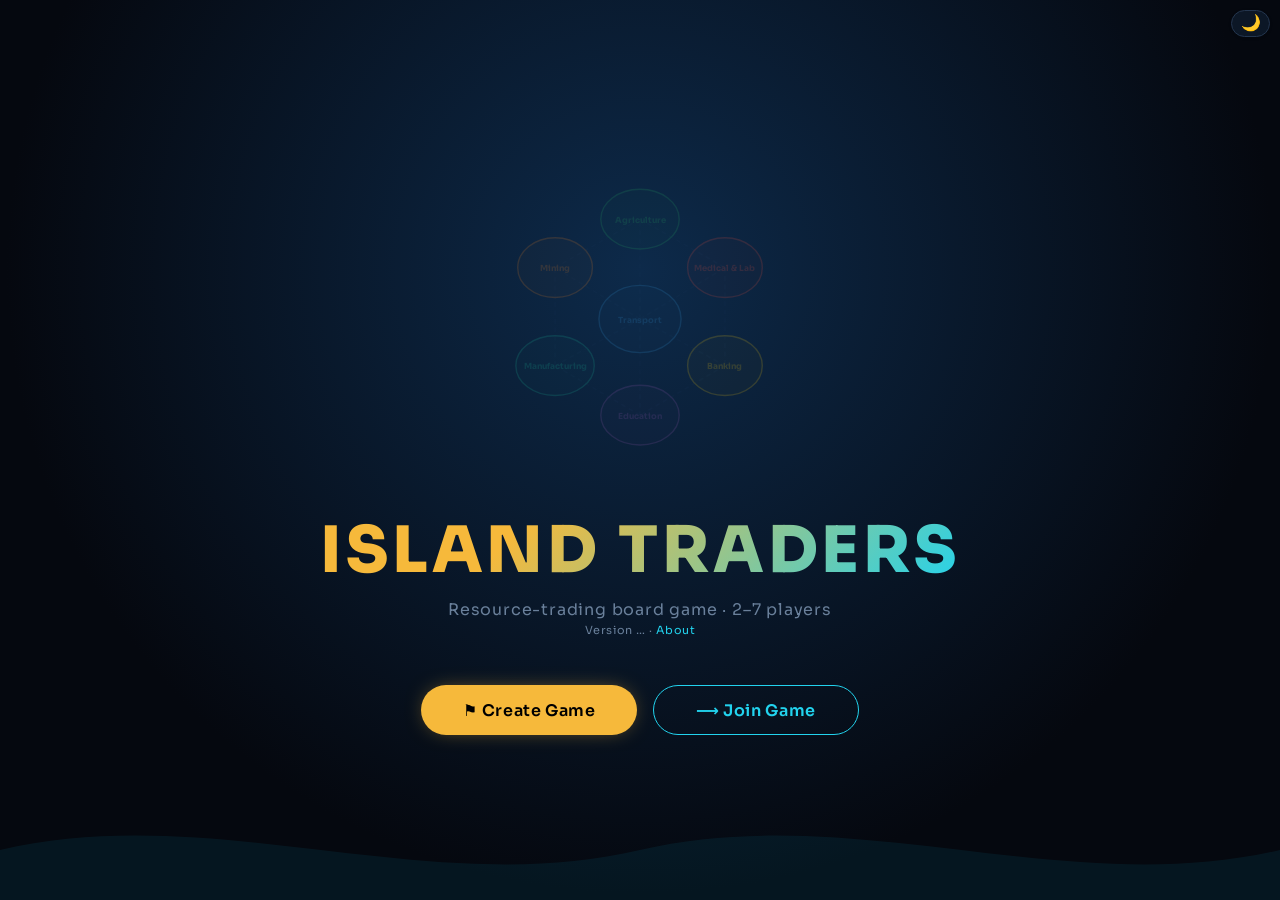
==== island_traders/server/static/index.html @ 17a1cfa9 "Add event-log action alerts A bell button on the event-log filter bar pops a toast when a tracked ki" ====
<!DOCTYPE html>
<html lang="en">
<head>
<meta charset="UTF-8">
<meta name="viewport" content="width=device-width, initial-scale=1.0">
<title>Island Traders</title>
<link rel="preconnect" href="https://fonts.googleapis.com">
<link rel="preconnect" href="https://fonts.gstatic.com" crossorigin>
<link href="https://fonts.googleapis.com/css2?family=Sora:wght@400;500;600;700&family=IBM+Plex+Mono:wght@400;500;600&display=swap" rel="stylesheet">
<style>
:root {
  --bg:      #070f1e;
  --panel:   #0d1b2e;
  --panel2:  #111f33;
  --border:  #1a3050;
  --text:    #b8cde0;
  --heading: #eaf0f8;
  --accent:  #0abde3;
  --gold:    #f6b93b;
  --green:   #26de81;
  --red:     #fc5c65;
  --dim:     #4a6080;
  --radius:  8px;
}
/* ---- Daytime theme: "Bright Lagoon" (toggle via [data-theme="day"]) ---- */
:root[data-theme="day"] {
  --bg:      #f0f6fb;
  --panel:   #ffffff;
  --panel2:  #e8f1f8;
  --border:  #c6dbe9;
  --text:    #1d3a52;
  --heading: #0d2438;
  --accent:  #0a8fb0;
  --gold:    #d99214;
  --green:   #119a5b;
  --red:     #d83a44;
  --dim:     #6f8aa3;
}
/* Daytime overrides for the few hardcoded dark surfaces that don't follow
   the variables above. */
:root[data-theme="day"] #screen-landing::before{
  background:radial-gradient(ellipse at 50% 30%,#d8ecfa 0%,var(--bg) 70%);
}
:root[data-theme="day"] .tag-public{background:#dff3e7;color:#0f7a48}
:root[data-theme="day"] .tag-private{background:#fdeecf;color:#9a6a12}
:root[data-theme="day"] .needs-card{background:rgba(13,36,56,.04)}
:root[data-theme="day"] #invest-warning{background:#fdecec !important;color:#b22834 !important}
:root[data-theme="day"] .g-log{background:#eef5fb}
:root[data-theme="day"] .role-card.won{background:#e3f5ea}
:root[data-theme="day"] .depflow-svg{background:#eef5fb !important}
/* Theme toggle button */
#theme-toggle{
  position:fixed;top:.6rem;right:.6rem;z-index:9998;
  background:var(--panel);color:var(--text);border:1px solid var(--border);
  border-radius:var(--radius);padding:.3rem .55rem;font-size:1rem;cursor:pointer;
  line-height:1;box-shadow:0 1px 3px rgba(0,0,0,.15);
}
#theme-toggle:hover{border-color:var(--accent);color:var(--accent)}
*{box-sizing:border-box;margin:0;padding:0}
body{font-family:'Segoe UI',system-ui,-apple-system,sans-serif;background:var(--bg);color:var(--text);min-height:100vh;overflow-x:hidden}

/* ── shared ── */
.hidden{display:none!important}
.card{background:var(--panel);border:1px solid var(--border);border-radius:var(--radius);padding:1.2rem;margin-bottom:1rem}
.card h2{color:var(--accent);font-size:1rem;margin-bottom:.8rem;letter-spacing:.04em;text-transform:uppercase}
.form-row{display:flex;gap:.5rem;margin-bottom:.6rem;flex-wrap:wrap;align-items:center}
.form-row label{min-width:110px;color:var(--dim);font-size:.83rem}
input,select,textarea{font-family:inherit;font-size:.9rem;border:1px solid var(--border);border-radius:var(--radius);background:var(--bg);color:var(--text);padding:.4rem .75rem;flex:1;min-width:0}
input:focus,select:focus{outline:1px solid var(--accent)}
button{font-family:inherit;font-size:.88rem;border:none;border-radius:var(--radius);cursor:pointer;padding:.5rem 1.3rem;font-weight:600;transition:opacity .15s,transform .1s}
button:hover{opacity:.88}
button:active{transform:scale(.97)}
.btn-primary{background:var(--accent);color:#fff}
.btn-gold{background:var(--gold);color:#000}
.btn-ghost{background:transparent;color:var(--accent);border:1px solid var(--accent)}
.btn-sm{padding:.3rem .8rem;font-size:.8rem}
.btn-danger{background:var(--red);color:#fff}
.tag{display:inline-block;padding:.15rem .5rem;border-radius:4px;font-size:.75rem;font-weight:600}
.tag-public{background:#1a4a2e;color:var(--green)}
.tag-private{background:#3a2010;color:var(--gold)}
.badge{display:inline-block;padding:.1rem .45rem;border-radius:12px;font-size:.72rem;font-weight:700;line-height:1.4}

/* ── LANDING ── */
#screen-landing{
  display:flex;flex-direction:column;align-items:center;justify-content:center;
  min-height:100vh;padding:2rem;position:relative;overflow:hidden;
}
#screen-landing::before{
  content:'';position:absolute;inset:0;
  background:radial-gradient(ellipse at 50% 30%,#0d2a4a 0%,var(--bg) 70%);
  pointer-events:none;
}
.landing-map{width:min(420px,90vw);opacity:.18;margin-bottom:2rem;position:relative;z-index:1}
.landing-map svg{width:100%;height:auto}
.landing-title{position:relative;z-index:1;text-align:center;margin-bottom:3rem}
.landing-title h1{
  font-size:clamp(2.4rem,6vw,4rem);font-weight:800;letter-spacing:.06em;
  background:linear-gradient(135deg,var(--gold) 30%,var(--accent) 100%);
  -webkit-background-clip:text;-webkit-text-fill-color:transparent;background-clip:text;
  text-transform:uppercase;
}
.landing-title p{color:var(--dim);margin-top:.5rem;font-size:1rem;letter-spacing:.05em}
.landing-actions{display:flex;gap:1rem;flex-wrap:wrap;justify-content:center;position:relative;z-index:1}
.landing-actions button{
  font-size:1rem;padding:.85rem 2.6rem;border-radius:50px;letter-spacing:.04em;
}
.wave{position:absolute;bottom:0;left:0;right:0;height:100px;overflow:hidden}
.wave svg{width:100%;height:100%;opacity:.08}

/* ── LOBBY SCREENS ── */
.lobby-wrap{max-width:680px;margin:0 auto;padding:2rem 1rem}
.screen-header{display:flex;align-items:center;gap:.75rem;margin-bottom:1.5rem}
.back-btn{background:none;border:1px solid var(--border);color:var(--dim);padding:.35rem .7rem;font-size:.85rem;border-radius:var(--radius)}
.back-btn:hover{border-color:var(--accent);color:var(--accent)}
.screen-header h1{font-size:1.3rem;color:var(--heading)}

/* toggle switch */
.toggle-row{display:flex;align-items:center;gap:.75rem;margin-bottom:.6rem}
.toggle-row label{color:var(--dim);font-size:.83rem;flex:1}
.toggle{position:relative;width:44px;height:24px;flex-shrink:0}
.toggle input{opacity:0;width:0;height:0}
.toggle-slider{position:absolute;inset:0;border-radius:24px;background:var(--border);cursor:pointer;transition:.2s}
.toggle-slider:before{content:'';position:absolute;width:18px;height:18px;left:3px;bottom:3px;background:#fff;border-radius:50%;transition:.2s}
.toggle input:checked+.toggle-slider{background:var(--accent)}
.toggle input:checked+.toggle-slider:before{transform:translateX(20px)}

/* room list */
.room-list{list-style:none}
.room-list li{
  display:flex;justify-content:space-between;align-items:center;
  padding:.6rem .2rem;border-bottom:1px solid var(--border);gap:.5rem;
}
.room-list li:last-child{border:none}
.room-list .room-info{flex:1;min-width:0}
.room-list .room-name{color:var(--heading);font-size:.9rem;white-space:nowrap;overflow:hidden;text-overflow:ellipsis}
.room-list .room-meta{color:var(--dim);font-size:.75rem;margin-top:.15rem}

/* waiting room */
.player-list{list-style:none}
.player-list li{
  display:flex;align-items:center;gap:.6rem;
  padding:.5rem 0;border-bottom:1px solid var(--border);
}
.player-list li:last-child{border:none}
.player-avatar{width:32px;height:32px;border-radius:50%;display:flex;align-items:center;justify-content:center;font-size:.85rem;font-weight:700;flex-shrink:0}
.player-list .player-name{color:var(--heading);font-size:.88rem}
.player-list .player-meta{color:var(--dim);font-size:.75rem}
.room-code-box{
  background:var(--bg);border:1px dashed var(--border);border-radius:var(--radius);
  padding:.6rem 1rem;display:flex;align-items:center;justify-content:space-between;
  margin-bottom:1rem;
}
.room-code-box .code{font-family:monospace;font-size:1.5rem;letter-spacing:.25em;color:var(--accent);font-weight:700}
.room-code-box .copy-hint{color:var(--dim);font-size:.75rem}

/* ── AUCTION ── */
.auction-wrap{max-width:900px;margin:0 auto;padding:1.5rem 1rem}
.auction-header{display:flex;align-items:center;justify-content:space-between;margin-bottom:1.2rem;flex-wrap:wrap;gap:.5rem}
.auction-header h1{font-size:1.2rem;color:var(--heading)}
.timer-box{
  background:var(--panel);border:1px solid var(--border);border-radius:var(--radius);
  padding:.4rem 1rem;display:flex;align-items:center;gap:.5rem;
}
.timer-box .timer-val{font-size:1.3rem;font-weight:700;color:var(--gold);font-variant-numeric:tabular-nums;min-width:2.5ch;text-align:right}
.timer-box .timer-lbl{color:var(--dim);font-size:.78rem}
.timer-box.flash{animation:timer-flash 1s ease-in-out infinite}
.timer-box.flash .timer-val{color:#ff6b6b}
@keyframes timer-flash{0%,100%{background:var(--panel)}50%{background:rgba(255,107,107,.18)}}
#ready-btn.is-ready{background:var(--accent);color:#fff}
#ready-btn.pre-season-ready{background:#5a4a2a;border-color:#c8971a;color:#f4d780}
#ready-btn.pre-season-ready.is-ready{background:#c8971a;color:#fff}
.player-ready-dot{display:inline-block;width:.55rem;height:.55rem;border-radius:50%;background:var(--dim);margin-right:.35rem;vertical-align:middle}
.player-ready-dot.ready{background:#88ddaa}
/* Pre-season review banner */
#pre-season-banner{
  position:fixed;top:0;left:0;right:0;z-index:200;
  background:linear-gradient(135deg,#1a120a 0%,#2a1d08 100%);
  border-bottom:2px solid var(--gold);
  padding:.65rem 1.5rem;
  display:flex;align-items:center;justify-content:space-between;gap:1rem;
  flex-wrap:wrap;
}
#pre-season-banner.hidden{display:none}
.psb-title{font-size:1rem;font-weight:700;color:var(--gold)}
.psb-sub{font-size:.8rem;color:var(--dim);margin-top:.15rem}
.psb-timer{font-size:1.5rem;font-weight:700;color:var(--gold);font-variant-numeric:tabular-nums;min-width:3ch;text-align:right}
.psb-timer.flash{color:#ff6b6b;animation:timer-flash 1s ease-in-out infinite}
.psb-ready-row{display:flex;align-items:center;gap:.5rem;font-size:.8rem;color:var(--dim)}
.psb-dot{display:inline-block;width:.5rem;height:.5rem;border-radius:50%;background:var(--dim)}
.psb-dot.ready{background:#88ddaa}
.psb-report-panels{display:flex;gap:.7rem;flex-wrap:wrap;width:100%}
.psb-panel{flex:1 1 180px;min-width:160px;background:rgba(0,0,0,.35);border:1px solid var(--border);border-radius:6px;padding:.5rem .7rem}
.psb-panel h4{margin:0 0 .35rem;font-size:.72rem;text-transform:uppercase;letter-spacing:.05em;color:var(--dim)}
.psb-panel-row{display:flex;justify-content:space-between;font-size:.75rem;padding:.1rem 0}
.psb-panel-row .lbl{color:var(--dim)}
.psb-panel-row .val{font-weight:600;color:var(--text)}
.psb-panel-row .val.pos{color:#88ddaa}
.psb-panel-row .val.neg{color:var(--red)}
.psb-panel-row .val.warn{color:#f5c518}

/* Pause overlay (Issue #1) */
.pause-overlay{
  position:fixed;inset:0;
  background:rgba(0,0,0,0.78);
  display:flex;align-items:center;justify-content:center;
  z-index:9000;
  backdrop-filter:blur(2px);
}
.pause-overlay.hidden{display:none}
.pause-card{
  background:linear-gradient(135deg,#1a120a 0%,#2a1d08 100%);
  border:2px solid var(--gold);
  border-radius:var(--radius);
  padding:2rem 3rem;
  text-align:center;
  box-shadow:0 0 40px rgba(212,165,116,.3);
  max-width:480px;
}
.pause-icon{font-size:3.5rem;color:var(--gold);margin-bottom:.6rem;line-height:1}
.pause-title{font-size:1.8rem;font-weight:700;color:var(--gold);margin-bottom:.6rem}
.pause-sub{font-size:.95rem;color:var(--dim);margin-bottom:1.4rem;line-height:1.4}
.pause-card .btn-gold{font-size:1rem;padding:.7rem 1.8rem}
.is-paused #pause-btn-label::before{content:"▶ ";}
#pause-btn.is-paused #pause-btn-label{color:var(--gold)}
.budget-bar{background:var(--panel);border:1px solid var(--border);border-radius:var(--radius);padding:.6rem 1rem;margin-bottom:1rem;display:flex;align-items:center;gap:1rem;flex-wrap:wrap}
.budget-bar .budget-label{color:var(--dim);font-size:.82rem}
.budget-bar .budget-val{color:var(--gold);font-weight:700;font-size:1rem}
.budget-track{flex:1;min-width:120px;height:6px;background:var(--border);border-radius:3px;overflow:hidden}
.budget-track-fill{height:100%;background:var(--gold);border-radius:3px;transition:width .3s}

.roles-grid{display:grid;grid-template-columns:repeat(auto-fill,minmax(220px,1fr));gap:.75rem;margin-bottom:1.2rem}
.role-card{
  background:var(--panel2);border:2px solid var(--border);border-radius:var(--radius);
  padding:.9rem;cursor:pointer;transition:border-color .15s,box-shadow .15s;
  position:relative;
}
.role-card:hover{border-color:var(--accent)}
.role-card.selected{border-color:var(--accent);box-shadow:0 0 0 1px var(--accent),0 0 20px rgba(10,189,227,.12)}
.role-card.won{border-color:var(--green);background:#0a1f14}
.role-card.outbid{border-color:var(--red)}
.role-card .rc-name{font-size:.95rem;font-weight:700;color:var(--heading);margin-bottom:.25rem}
.role-card .rc-island{font-size:.73rem;color:var(--dim);margin-bottom:.5rem}
.role-card .rc-produces{font-size:.75rem;color:var(--text);margin-bottom:.4rem}
.role-card .rc-dot{display:inline-block;width:8px;height:8px;border-radius:50%;margin-right:.4rem}
.rc-top-bid{
  background:var(--bg);border-radius:4px;padding:.3rem .5rem;
  font-size:.8rem;margin-top:.5rem;display:flex;align-items:center;justify-content:space-between;
}
.rc-top-bid .tb-amount{color:var(--gold);font-weight:700}
.rc-top-bid .tb-player{color:var(--dim);font-size:.72rem}
.rc-my-bid{margin-top:.35rem;font-size:.75rem;color:var(--accent)}
.role-card .rc-won-badge{
  position:absolute;top:.5rem;right:.5rem;
  background:var(--green);color:#000;font-size:.65rem;font-weight:700;
  padding:.1rem .4rem;border-radius:3px;
}

.bid-panel{background:var(--panel);border:1px solid var(--border);border-radius:var(--radius);padding:1rem;margin-top:.5rem}
.bid-panel h3{color:var(--accent);font-size:.9rem;margin-bottom:.75rem}
.bid-input-row{display:flex;gap:.5rem;align-items:center}
.bid-input-row input{flex:1;font-size:1rem;text-align:right;padding:.5rem .75rem}
.bid-input-row .dp-label{color:var(--dim);font-size:.9rem;white-space:nowrap}
.bid-actions{display:flex;gap:.5rem;margin-top:.6rem;flex-wrap:wrap}
.bid-msg{color:var(--green);font-size:.8rem;margin-top:.4rem;min-height:1.2em}
.purchase-table{width:100%;border-collapse:collapse;font-size:.88rem;table-layout:fixed}
.purchase-table th{color:var(--dim);font-weight:700;font-size:.72rem;text-transform:uppercase;letter-spacing:.04em;padding:.35rem .45rem;border-bottom:1px solid var(--border);vertical-align:bottom}
.purchase-table td{padding:.45rem;border-top:1px solid var(--border);vertical-align:middle}
.purchase-table .col-select{width:4.5rem;text-align:center}
.purchase-table .col-item{text-align:left}
.purchase-table .col-cost{width:6.5rem;text-align:right}
.purchase-table .col-delivery{width:7.5rem;text-align:left}
.purchase-table .col-effect{text-align:left}
.purchase-table td.col-cost{color:var(--gold);font-variant-numeric:tabular-nums;font-weight:700}
.purchase-table td.col-effect{color:var(--dim);font-size:.82rem;line-height:1.3}
.purchase-table input[type=checkbox]{width:1rem;height:1rem;min-width:1rem;vertical-align:middle}

/* ── GAME DASHBOARD ── */
#screen-game{height:100vh;width:100vw;overflow:hidden}
.game-grid{
  display:grid;height:100vh;position:relative;
  grid-template-columns:280px 1fr 360px;
  grid-template-rows:48px 1fr 160px;
  grid-template-areas:"hdr hdr hdr" "side main info" "log log log";
  gap:2px;
}
/* Draggable column splitters (#114 follow-up): resize the left/right panels.
   Positioned by JS (applyGridLayout); widths persist in localStorage. */
.col-resizer{
  position:absolute;top:48px;bottom:0;width:7px;z-index:40;
  cursor:col-resize;background:transparent;transition:background .12s;
}
.col-resizer::after{
  content:"";position:absolute;top:50%;left:50%;transform:translate(-50%,-50%);
  width:3px;height:34px;border-radius:2px;background:var(--border);
}
.col-resizer:hover{background:rgba(10,189,227,.18)}
.col-resizer:hover::after{background:var(--accent)}
@media(max-width:1200px){
  .game-grid{
    grid-template-columns:1fr;
    grid-template-rows:auto auto 1fr auto auto;
    grid-template-areas:"hdr" "side" "main" "info" "log";
    height:auto;overflow:auto;
  }
  #screen-game{height:auto;overflow:auto}
}
@media(min-width:3000px){.game-grid{grid-template-columns:380px 1fr 480px}}
@media(min-width:2560px) and (max-width:2999px){.game-grid{grid-template-columns:340px 1fr 432px}}

.g-hdr{
  grid-area:hdr;background:var(--panel);border-bottom:1px solid var(--border);
  display:flex;align-items:center;justify-content:space-between;padding:0 1rem;
  gap:.5rem;min-height:48px;
}
/* Wordmark (#23): was 1rem/700 gold on a dark bar, which read as thin and
   washed out. Heavier weight, a size bump, positive tracking and a dark halo
   lift it clear of the header; the anchor is split out so it doesn't inherit
   the letter-spacing and drift away from the text. */
.g-hdr .title{font-size:1.16rem;font-weight:800;color:var(--gold);white-space:nowrap;
  letter-spacing:.03em;text-shadow:0 1px 3px rgba(0,0,0,.55);display:inline-flex;
  align-items:center;gap:.38rem}
.g-hdr .title .anchor{letter-spacing:0;font-size:1.05em;filter:drop-shadow(0 1px 2px rgba(0,0,0,.5))}
:root[data-theme="day"] .g-hdr .title{text-shadow:0 1px 2px rgba(255,255,255,.65)}
/* Island map nodes are clickable (#23): make that discoverable on hover and
   keyboard-focusable for anyone not using a mouse. */
.map-island{cursor:pointer;transition:opacity .15s ease,transform .15s ease;transform-origin:center}
.map-island:hover ellipse,.map-island:focus-visible ellipse{fill-opacity:.55;stroke-width:2.5}
.map-island:focus{outline:none}
.map-island:focus-visible ellipse{stroke-dasharray:3,2}
/* Island briefing artwork (#23) */
.briefing-art{margin:0 0 .85rem;border:1px solid;border-radius:10px;overflow:hidden;line-height:0}
.briefing-art img{width:100%;height:auto;max-height:210px;object-fit:cover;display:block}
.season-badge{
  display:flex;align-items:center;gap:.5rem;
  background:var(--bg);border:1px solid var(--accent);border-radius:var(--radius);
  padding:.3rem .9rem;
}
.cycle-chip{
  display:inline-flex;align-items:center;font-size:.72rem;font-weight:600;
  color:var(--gold);background:var(--bg);border:1px solid var(--border);
  border-radius:20px;padding:.2rem .6rem;white-space:nowrap;
}
.season-badge .season-year{font-size:.85rem;font-weight:700;color:var(--heading)}
.season-badge .season-name{font-size:.85rem;font-weight:700;color:var(--accent)}
.game-code-pill{
  display:flex;align-items:center;gap:.45rem;
  background:rgba(231,192,93,.08);border:1px solid rgba(231,192,93,.45);
  border-radius:var(--radius);padding:.28rem .7rem;white-space:nowrap
}
.game-code-pill span{font-size:.7rem;color:var(--dim);text-transform:uppercase;font-weight:700}
.game-code-pill strong{font-size:.9rem;color:var(--gold);letter-spacing:.06em}
.g-hdr .wealth{color:var(--gold);font-weight:800;font-size:1rem;white-space:nowrap}

/* tabs */
.island-tabs{display:flex;gap:2px;overflow-x:auto;scrollbar-width:none}
.island-tabs::-webkit-scrollbar{display:none}
.tab-btn{
  white-space:nowrap;padding:.4rem .9rem;font-size:.78rem;
  background:var(--bg);color:var(--dim);border:none;border-radius:4px 4px 0 0;
  cursor:pointer;border:1px solid transparent;border-bottom:none;
}
.tab-btn.active{background:var(--panel);color:var(--heading);border-color:var(--border)}
.tab-badge{display:inline-flex;align-items:center;justify-content:center;min-width:1.05em;height:1.05em;
  margin-left:.35rem;border-radius:999px;background:var(--gold);color:#111;font-size:.66rem;font-weight:900}
.consolidated-readonly #prompt-area,
.consolidated-readonly #s-buyfloat-row,
.consolidated-readonly #s-lend-row{display:none!important}
.consolidated-readonly .hint-open{display:none!important}

/* Trade Blotter (#210) — tabbed overlay on the Market Board */
.blotter-tabs{display:flex;gap:2px;border-bottom:1px solid var(--border);margin-bottom:.6rem}
.blotter-badge{display:inline-block;min-width:1.1em;padding:0 .35em;margin-left:.3em;
  border-radius:999px;background:var(--accent);color:#001018;font-size:.66rem;font-weight:700;line-height:1.5}
.blotter-note{font-size:.76rem;color:var(--dim);line-height:1.5;margin:.1rem 0 .55rem}
.blotter-total{font-size:.85rem;margin-right:auto}
.blotter-bar{display:flex;align-items:center;gap:.6rem;margin-top:.7rem;padding-top:.6rem;border-top:1px solid var(--border)}
.mkt-mode{cursor:pointer;font-size:.72rem;font-weight:700;padding:2px 8px;border-radius:999px;
  border:1px solid var(--border);background:var(--bg);color:var(--dim)}
.mkt-mode[data-mode="layer"]{color:var(--green);border-color:var(--green)}
.mkt-mode[data-mode="replace"]{color:var(--gold);border-color:var(--gold)}
.blotter-fill{display:flex;align-items:center;gap:.5rem;font-size:.78rem;padding:.28rem 0;border-bottom:1px solid var(--border)}
.blotter-fill .side-buy{color:var(--green);font-weight:700}
.blotter-fill .side-sell{color:var(--gold);font-weight:700}
.blotter-empty{font-size:.8rem;color:var(--dim);margin:.6rem 0}
.blotter-addbar{display:flex;align-items:center;gap:.5rem;margin:.1rem 0 .55rem;font-size:.78rem;color:var(--dim)}
.blotter-addbar select{background:var(--bg);color:var(--text);border:1px solid var(--border);border-radius:4px;padding:3px 6px;font-size:.76rem;max-width:300px}
.blot-avail{font-size:.62rem;color:var(--dim);text-align:right;margin-top:1px;letter-spacing:.02em}
.blot-hold{font-size:.66rem;color:var(--dim);margin-left:.15rem;white-space:nowrap}
.blot-name{display:flex;align-items:center;gap:.25rem}
.blot-pin,.blot-remove{cursor:pointer;border:none;background:none;color:var(--dim);font-size:.82rem;padding:0 1px;line-height:1}
.blot-pin:hover,.blot-remove:hover{color:var(--text)}
.blot-pin.pinned{color:var(--gold)}

.g-side{grid-area:side;background:var(--panel);overflow-y:auto;padding:.75rem;border-right:1px solid var(--border)}
.g-main{
  grid-area:main;background:var(--bg);overflow-y:auto;padding:.9rem;
  display:flex;flex-direction:column;gap:.75rem;position:relative;isolation:isolate
}
.g-main::after{
  content:"";position:absolute;inset:0;z-index:1;
  background:linear-gradient(180deg,rgba(4,9,15,.62),rgba(4,9,15,.86));
  pointer-events:none
}
.island-art-bg{
  position:absolute;inset:0;z-index:0;pointer-events:none;
  background-position:center;background-size:cover;background-repeat:no-repeat;
  opacity:.34;filter:saturate(1.05) contrast(1.05);
  transition:background-image .25s ease,opacity .25s ease
}
.g-main>.section,.g-main>.prompt-area{position:relative;z-index:2}
.g-info{grid-area:info;background:var(--panel);overflow-y:auto;padding:.75rem;border-left:1px solid var(--border)}
.g-log{
  grid-area:log;background:#04090f;border-top:1px solid var(--border);
  overflow-y:auto;padding:.5rem 1rem;
  font-family:'Fira Code','Cascadia Code',monospace;font-size:.74rem;line-height:1.6;color:var(--dim);
}
.g-log .ev{color:var(--gold)}
.g-log .log-mine{background:rgba(10,189,227,.08);border-left:2px solid var(--accent);padding-left:.35rem;color:var(--heading)}
.g-log .err{color:var(--red)}
.g-log .info{color:var(--accent)}

/* --- Modular layout: hide/collapse tiles + presets (persisted) --- */
.game-grid.hide-side{grid-template-columns:0 1fr 360px}
.game-grid.hide-info{grid-template-columns:280px 1fr 0}
.game-grid.hide-side.hide-info{grid-template-columns:0 1fr 0}
.game-grid.hide-log{grid-template-rows:48px 1fr 0}
.game-grid.hide-side .g-side{display:none}
.game-grid.hide-info .g-info{display:none}
.game-grid.hide-log  .g-log{display:none}
@media(min-width:3000px){
  .game-grid.hide-side{grid-template-columns:0 1fr 480px}
  .game-grid.hide-info{grid-template-columns:380px 1fr 0}
  .game-grid.hide-side.hide-info{grid-template-columns:0 1fr 0}
}
/* On narrow single-column layouts the element-level display:none still hides. */
.layout-menu{position:relative}
/* position:fixed + appended to <body> at open time (see toggleLayoutMenu) —
   .g-hdr has backdrop-filter, which creates a containing block that traps
   descendant fixed/absolute elements inside its own stacking context. Left
   nested inside .layout-menu, this popup painted underneath .g-main (later
   sibling, its own stacking context) despite z-index, showing only its
   background color with no visible rows. Portaling to <body> sidesteps the
   whole ancestor-stacking-context problem instead of trying to out-z-index it. */
.layout-pop{
  position:fixed;z-index:9999;min-width:170px;
  background:var(--panel);border:1px solid var(--border);border-radius:var(--radius);
  padding:.4rem;box-shadow:0 6px 24px rgba(0,0,0,.5);display:none
}
.layout-pop.open{display:block}
.layout-pop .lp-row{display:flex;align-items:center;gap:.5rem;padding:.28rem .35rem;font-size:.8rem;color:var(--text);cursor:pointer;border-radius:4px}
.layout-pop .lp-row:hover{background:var(--bg)}
.layout-pop .lp-sep{height:1px;background:var(--border);margin:.35rem 0}
.layout-pop .lp-head{font-size:.68rem;text-transform:uppercase;letter-spacing:.05em;color:var(--dim);padding:.2rem .35rem}

/* --- Log filter bar --- */
.g-log{position:relative}
.log-filter-bar{
  position:sticky;top:-.5rem;z-index:5;display:flex;gap:.3rem;flex-wrap:wrap;
  background:#04090f;padding:.3rem 0 .35rem;margin:-.5rem 0 .3rem;border-bottom:1px solid var(--border)
}
.log-filter-bar .lf-btn{
  font-family:inherit;font-size:.68rem;padding:.18rem .55rem;border-radius:10px;cursor:pointer;
  background:var(--bg);color:var(--dim);border:1px solid var(--border)
}
.log-filter-bar .lf-btn.active{background:var(--accent);color:#04090f;border-color:var(--accent);font-weight:700}
.log-search{display:flex;align-items:center;gap:.25rem;flex:1 1 7rem;min-width:6rem;
  background:var(--bg);border:1px solid var(--border);border-radius:10px;padding:.05rem .4rem}
.log-search .ls-icon{font-size:.7rem;color:var(--dim);line-height:1}
.log-search input{flex:1;min-width:0;background:none;border:none;outline:none;
  font-family:inherit;font-size:.68rem;color:var(--text);padding:.12rem 0}
.log-search input::placeholder{color:var(--dim)}
.log-search .ls-clear{cursor:pointer;color:var(--dim);font-weight:700;font-size:.78rem;
  line-height:1;padding:0 .1rem;display:none}
.log-search.has-text .ls-clear{display:inline}
.g-log-line.log-search-hidden{display:none!important}
/* --- Tile system: per-tile collapse/hide/reorder (UI v2 phase 1, #114) --- */
.section[data-tile]>h3{position:relative}
.tile-ctl{display:inline-flex;gap:.1rem;margin-left:auto;opacity:0;transition:opacity .15s}
.section[data-tile]:hover .tile-ctl{opacity:.85}
.tile-ctl button{background:none;border:none;color:var(--dim);cursor:pointer;font-size:.68rem;padding:0 .25rem;line-height:1.2}
.tile-ctl button:hover{color:var(--accent)}
.section.tile-collapsed>*:not(h3){display:none!important}
.section.tile-hidden{display:none!important}
.section[data-tile]>h3{display:flex;align-items:center;gap:.4rem}
/* --- Trade Finder (UI v2 phase 1, #114) --- */
#trade-finder .tf-active{background:var(--accent);color:#04090f;font-weight:700}
#trade-finder table td{padding:.24rem .4rem}
#trade-finder .tf-ai-badge{font-size:.66rem;color:var(--accent);border:1px solid var(--accent);border-radius:8px;padding:0 .35rem;margin-left:.3rem}
#trade-finder .tf-needs{color:var(--gold);font-size:.72rem}
.g-log[data-filter="mine"]    .g-log-line:not(.log-mine){display:none}
.g-log[data-filter="trades"]  .g-log-line:not([data-cat="trade"]){display:none}
.g-log[data-filter="events"]  .g-log-line:not([data-cat="event"]){display:none}
.g-log[data-filter="training"] .g-log-line:not([data-cat="training"]){display:none}

/* --- Disaster modal --- */
.disaster-overlay{
  position:fixed;inset:0;z-index:200;background:rgba(2,6,12,.72);
  display:none;align-items:center;justify-content:center;padding:1rem
}
.disaster-overlay.open{display:flex}
.disaster-card{
  background:var(--panel);border:1px solid rgba(220,50,50,.5);border-radius:10px;
  max-width:440px;width:100%;padding:1.1rem 1.2rem;box-shadow:0 10px 40px rgba(0,0,0,.6)
}
.disaster-card h3{margin:0 0 .2rem;color:#f87171;font-size:1.15rem;display:flex;align-items:center;gap:.5rem}
.disaster-card .dc-sub{color:var(--dim);font-size:.8rem;margin-bottom:.7rem}
.disaster-card .dc-impact{display:flex;flex-direction:column;gap:.35rem;margin:.5rem 0 .9rem}
.disaster-card .dc-row{display:flex;justify-content:space-between;font-size:.85rem;border-bottom:1px solid var(--border);padding-bottom:.3rem}
.disaster-card .dc-row .dc-lbl{color:var(--dim)}
.disaster-card .dc-row .dc-val{color:var(--heading);font-weight:700}
.disaster-card .dc-actions{display:flex;align-items:center;justify-content:space-between;gap:.5rem;margin-top:.4rem}
.disaster-card .dc-mute{font-size:.72rem;color:var(--dim);display:flex;align-items:center;gap:.35rem;cursor:pointer}

.section{margin-bottom:.9rem}
.section h3{
  font-size:.75rem;color:var(--accent);text-transform:uppercase;letter-spacing:.06em;
  margin-bottom:.4rem;padding-bottom:.25rem;border-bottom:1px solid var(--border);
}
.stat{display:flex;justify-content:space-between;padding:.12rem 0;font-size:.82rem}
.stat .lbl{color:var(--dim)}
.stat .val{color:var(--heading);font-weight:600}
.stat .val.gold{color:var(--gold)}
.stat .val.green{color:var(--green)}
.stat .val.red{color:var(--red)}
.personnel-stat{align-items:flex-start}
.personnel-breakdown{
  display:grid;
  gap:.12rem;
  min-width:8.5rem;
  padding-left:.75rem;
  text-align:left;
}
.personnel-line{
  display:flex;
  justify-content:space-between;
  gap:.75rem;
  font-weight:600;
}
.personnel-line .training-count{
  color:var(--dim);
  font-weight:500;
  white-space:nowrap;
}
.stat.net-wealth{
  margin:.1rem 0 .45rem;
  padding:.45rem .55rem;
  border:1px solid rgba(231,192,93,.45);
  border-radius:var(--radius);
  background:rgba(231,192,93,.08);
}
.stat.net-wealth .lbl{font-size:.76rem;color:var(--gold);font-weight:800;text-transform:uppercase}
.stat.net-wealth .val{font-size:1.35rem;font-weight:900;color:var(--gold)}

.wealth-breakdown{
  margin:.1rem 0 .5rem;padding:.4rem .55rem;
  border:1px solid rgba(231,192,93,.3);border-radius:var(--radius);
  background:rgba(231,192,93,.05);font-size:.8rem;
}
.wealth-breakdown .wb-row{display:flex;justify-content:space-between;padding:.1rem 0}
.wealth-breakdown .wb-row.wb-total{
  border-top:1px solid rgba(231,192,93,.3);margin-top:.2rem;padding-top:.25rem;font-weight:800;color:var(--gold)
}
.wealth-breakdown .wb-pos{color:var(--text)}
.wealth-breakdown .wb-neg{color:#d98a8a}

.mkt-row{display:flex;justify-content:space-between;align-items:center;padding:.12rem 0;font-size:.79rem}
/* QoL breakdown (#227): a bar per scoring component so the player can see at a
   glance which line is dragging the index down. */
.qol-comps{margin:.3rem 0 .2rem;display:flex;flex-direction:column;gap:.22rem}
.qol-comp-head{display:flex;justify-content:space-between;font-size:.7rem}
.qol-bar{height:4px;border-radius:2px;background:rgba(127,127,127,.25);overflow:hidden;margin-top:.1rem}
.qol-bar>i{display:block;height:100%;border-radius:2px;transition:width .25s ease}
.qol-explain-btn{background:none;border:none;padding:0;margin:.15rem 0 .1rem;cursor:pointer;
  font:inherit;font-size:.7rem;color:var(--dim);text-decoration:underline}
.qol-explain-btn:hover{color:var(--text)}
.qol-explain{font-size:.7rem;line-height:1.45;border-left:2px solid rgba(127,127,127,.3);
  padding-left:.45rem;margin:.2rem 0 .1rem;max-height:15rem;overflow-y:auto}
.qol-exp-item{margin-bottom:.4rem}
.qol-explain ul{margin:.15rem 0 0;padding-left:.9rem}
.qol-explain li{margin:.1rem 0}
.qol-note{color:var(--dim);margin:.1rem 0}
.mkt-row .res{color:var(--text)}
/* Production schedule rows (per-output capacity + limiting factor) */
.prod-sched-row{padding:.18rem 0;border-bottom:1px solid rgba(255,255,255,.04)}
.prod-sched-row:last-child{border-bottom:none}
.prod-sched-row .psr-top{display:flex;justify-content:space-between;align-items:center;font-size:.79rem}
.prod-sched-row .psr-top .res{color:var(--text);font-weight:600}
.prod-sched-row .psr-note{font-size:.68rem;color:var(--dim);margin-top:.05rem;line-height:1.25}
/* ---- Chat: topic list + docked windows ---- */
.chat-topic-row{display:flex;align-items:center;justify-content:space-between;gap:.4rem;
  padding:.22rem .35rem;border-radius:4px;cursor:pointer;font-size:.8rem}
.chat-topic-row:hover{background:var(--bg)}
.chat-topic-row .ctr-name{display:flex;align-items:center;gap:.35rem;min-width:0}
.chat-topic-row .ctr-name .ctr-topic{overflow:hidden;text-overflow:ellipsis;white-space:nowrap}
.chat-unread{background:var(--red);color:#fff;border-radius:999px;font-size:.62rem;font-weight:800;
  padding:.02rem .4rem;min-width:1.05em;text-align:center}
#chat-windows{position:fixed;right:.6rem;bottom:.6rem;z-index:7000;display:flex;
  align-items:flex-end;gap:.5rem;flex-wrap:wrap-reverse;justify-content:flex-end;
  max-width:calc(100vw - 1.2rem);pointer-events:none}
.chat-win{pointer-events:auto;display:flex;flex-direction:column;width:300px;height:340px;
  min-width:220px;min-height:120px;max-width:90vw;max-height:80vh;resize:both;overflow:hidden;
  background:var(--panel);border:1px solid var(--border);border-radius:var(--radius);
  box-shadow:0 8px 30px rgba(0,0,0,.55)}
.chat-win.minimized{height:auto!important;resize:none}
.chat-win.minimized .cw-body,.chat-win.minimized .cw-input{display:none}
.cw-head{display:flex;align-items:center;gap:.4rem;padding:.3rem .5rem;cursor:default;
  background:var(--bg);border-bottom:1px solid var(--border);border-radius:var(--radius) var(--radius) 0 0}
.cw-head .cw-title{flex:1;font-weight:700;font-size:.78rem;overflow:hidden;text-overflow:ellipsis;white-space:nowrap}
.cw-head button{background:none;border:none;color:var(--dim);cursor:pointer;font-size:.85rem;line-height:1;padding:0 .2rem}
.cw-head button:hover{color:var(--accent)}
.cw-body{flex:1;overflow-y:auto;padding:.35rem .5rem;font-size:.79rem;line-height:1.35;display:flex;flex-direction:column;gap:.2rem}
.cw-msg .cw-from{font-weight:700}
.cw-msg .cw-ts{color:var(--dim);font-size:.64rem;margin-left:.3rem}
.cw-msg .mention{background:rgba(231,192,93,.22);color:var(--gold);border-radius:3px;padding:0 .15rem}
.cw-msg.mine .cw-from{color:var(--accent)}
.cw-input{display:flex;align-items:center;gap:.25rem;padding:.3rem .4rem;border-top:1px solid var(--border);position:relative}
.cw-input input{flex:1;min-width:0;background:var(--bg);border:1px solid var(--border);border-radius:6px;
  color:var(--text);font-family:inherit;font-size:.78rem;padding:.25rem .4rem;outline:none}
.cw-input .cw-emoji-btn,.cw-input .cw-send{background:none;border:none;cursor:pointer;font-size:1rem;padding:0 .15rem;color:var(--dim)}
.cw-input .cw-send{color:var(--accent);font-weight:700;font-size:.82rem}
.cw-emoji-pop{position:absolute;bottom:110%;right:.4rem;background:var(--panel);border:1px solid var(--border);
  border-radius:8px;padding:.3rem;display:none;grid-template-columns:repeat(6,1fr);gap:.1rem;box-shadow:0 6px 20px rgba(0,0,0,.5)}
.cw-emoji-pop.open{display:grid}
.cw-emoji-pop span{cursor:pointer;font-size:1.05rem;padding:.1rem;text-align:center;border-radius:4px}
.cw-emoji-pop span:hover{background:var(--bg)}
.cw-mentions{position:absolute;bottom:110%;left:.4rem;background:var(--panel);border:1px solid var(--border);
  border-radius:8px;min-width:8rem;display:none;box-shadow:0 6px 20px rgba(0,0,0,.5);z-index:2}
.cw-mentions.open{display:block}
.cw-mentions .cwm-row{padding:.22rem .5rem;cursor:pointer;font-size:.78rem}
.cw-mentions .cwm-row:hover,.cw-mentions .cwm-row.active{background:var(--accent);color:#04090f}
/* read-only chat panel (spectator) */
.chat-ro-msg{font-size:.8rem;line-height:1.35;padding:.12rem 0}
.chat-ro-msg .cw-from{font-weight:700}
.mkt-row .price{color:var(--gold);font-weight:600}
.mkt-row .supply{color:var(--dim);font-size:.72rem}
.market-mini{width:100%;border-collapse:collapse;font-size:.72rem;table-layout:fixed}
.market-mini th{color:var(--dim);font-weight:500;text-align:right;padding:.14rem .1rem;border-bottom:1px solid var(--border)}
.market-mini th:first-child,.market-mini td:first-child{text-align:left}
.market-mini td{text-align:right;padding:.16rem .1rem;border-bottom:1px solid #0a1220;white-space:nowrap}
.market-mini .bid{color:var(--green);font-weight:600}
.market-mini .ask{color:var(--gold);font-weight:600}
.market-board{border:1px solid var(--accent);border-radius:var(--radius);padding:.65rem;background:rgba(10,189,227,.04)}
.market-board h4{margin:.65rem 0 .3rem;color:var(--accent);font-size:.7rem;text-transform:uppercase;letter-spacing:.06em}
.decision-list{display:grid;gap:.45rem}
.decision-card{border:1px solid var(--border);border-radius:var(--radius);padding:.55rem .65rem;background:var(--panel);font-size:.82rem}
.decision-card strong{color:var(--heading)}
.decision-card .why{color:var(--dim);font-size:.76rem;margin-top:.2rem;line-height:1.35}
.decision-card.good{border-color:rgba(39,174,96,.55)}
.decision-card.warn{border-color:rgba(231,192,93,.55)}
.decision-card.blocked{border-color:rgba(231,76,60,.55)}
.decision-card .hint-actions{display:flex;justify-content:flex-end;margin-top:.4rem}
.decision-card .hint-open{font-size:.7rem;padding:.2rem .55rem}
.decision-card .hint-open[disabled]{opacity:.5;cursor:not-allowed}
.icon-btn{background:transparent;border:1px solid var(--border);color:var(--accent);border-radius:4px;min-width:1.45rem;height:1.35rem;padding:0;font-size:.85rem}

.comp-table{width:100%;border-collapse:collapse;font-size:.79rem}
.comp-table th{color:var(--dim);font-weight:500;padding:.25rem .35rem;border-bottom:1px solid var(--border);text-align:left}
.comp-table td{padding:.25rem .35rem;border-bottom:1px solid #0a1220}
.comp-table tr.me{background:rgba(10,189,227,.07)}

/* Market prices popup grid (#22.1) — clean, aligned, gridlined */
.market-grid{width:100%;border-collapse:collapse;font-size:.84rem;margin-bottom:1rem}
.market-grid th{color:var(--dim);font-weight:600;padding:.4rem .6rem;border:1px solid var(--border);background:rgba(255,255,255,.03);text-align:right}
.market-grid th:first-child,.market-grid td:first-child{text-align:left}
.market-grid td{padding:.35rem .6rem;border:1px solid var(--border);text-align:right;font-variant-numeric:tabular-nums;white-space:nowrap}
.market-grid tbody tr:nth-child(even){background:rgba(255,255,255,.02)}
.market-grid .bid{color:var(--green);font-weight:600}
.market-grid .ask{color:var(--gold);font-weight:600}

.prompt-area{background:var(--panel);border:1px solid var(--accent);border-radius:var(--radius);padding:.9rem}
.prompt-area h3{color:var(--heading);margin-bottom:.5rem;font-size:.9rem}
.action-btns{display:flex;flex-wrap:wrap;gap:.35rem}
.action-btns button{font-size:.8rem;padding:.35rem .8rem;background:var(--panel2);color:var(--text);border:1px solid var(--border)}
.action-btns button.highlight{background:var(--gold);color:#000;border:none}
.action-btns button.recommended{border-color:var(--gold);box-shadow:0 0 0 1px rgba(246,185,59,.45)}
.action-btns button:hover:not([disabled]){border-color:var(--accent)}
.action-btns button[disabled]{opacity:.45;cursor:not-allowed}
/* Grouped action accordion (Phase 3 of the UX review) */
.action-groups{display:flex;flex-direction:column;gap:.4rem;width:100%}
.action-group{border:1px solid var(--border);border-radius:6px;background:rgba(0,0,0,.15);overflow:hidden}
.action-group.pinned{border-color:var(--gold)}
.action-group-head{display:flex;align-items:center;gap:.45rem;padding:.4rem .55rem;cursor:pointer;user-select:none}
.action-group-head:hover{background:rgba(255,255,255,.04)}
.action-group .ag-chev{font-size:.6rem;color:var(--dim);transition:transform .15s;transform:rotate(90deg)}
.action-group.collapsed .ag-chev{transform:rotate(0deg)}
.action-group.collapsed .action-btns{display:none}
.action-group .ag-ico{font-size:.9rem;line-height:1}
.action-group .ag-label{font-size:.78rem;font-weight:700;color:var(--text)}
.action-group .ag-summary{font-size:.66rem;color:var(--dim)}
.action-group .ag-pin{margin-left:auto;background:transparent;border:none;color:var(--text);padding:.1rem .3rem;font-size:.8rem;line-height:1;cursor:pointer;opacity:.3;filter:grayscale(1)}
.action-group-head:hover .ag-pin{opacity:.65}
.action-group .ag-pin:hover{opacity:1}
.action-group.pinned .ag-pin{opacity:1;filter:none}
.action-group .action-btns{flex-direction:column;flex-wrap:nowrap;gap:.3rem;padding:.1rem .5rem .5rem}
.action-group .action-btns button{display:flex;flex-direction:column;align-items:flex-start;gap:2px;width:100%;text-align:left;padding:.4rem .6rem;border-radius:5px}
.action-group .action-btns button .act-main{display:flex;align-items:center;gap:.4rem;width:100%;font-weight:600}
.action-group .action-btns button .act-sub{font-size:.7rem;color:var(--dim);line-height:1.35;font-weight:400}
.action-group .action-btns button.highlight .act-sub{color:rgba(0,0,0,.72)}

/* island map */
.island-map-container{width:100%;margin-bottom:.5rem}
.island-map-container svg{width:100%;height:auto;max-height:200px}

/* overlay */
.overlay{
  display:none;position:fixed;inset:0;background:rgba(0,0,0,.65);
  z-index:200;align-items:center;justify-content:center;
}
.overlay.active{display:flex}
.dialog{
  background:var(--panel);border:1px solid var(--accent);border-radius:10px;
  padding:1.5rem;min-width:300px;max-width:90vw;max-height:90vh;overflow:auto;
}
.dialog.market-dialog{width:min(1120px,96vw);max-width:96vw}
.dialog h3{color:var(--heading);margin-bottom:1rem;font-size:1rem}
.dialog .opts{display:flex;flex-direction:column;gap:.3rem}
.dialog .opts button{text-align:left;background:var(--bg);border:1px solid var(--border);color:var(--text)}
.dialog .opts button:hover{border-color:var(--accent);background:rgba(10,189,227,.07)}
.dialog input[type=number],.dialog input[type=text]{width:100%;margin:.5rem 0;padding:.5rem}
.popup-footer{display:flex;justify-content:flex-end;gap:.5rem;margin-top:1rem;align-items:center}
.cap-order-dialog{width:min(980px,96vw)}
.cap-order-item{font-weight:700;margin-bottom:.7rem;color:var(--heading)}
.cap-order-grid{display:grid;grid-template-columns:minmax(0,1.15fr) minmax(280px,.85fr);gap:.8rem;align-items:start}
.cap-order-options{display:grid;gap:.55rem}
.cap-option{display:grid;grid-template-columns:24px minmax(0,1fr) 90px;gap:.55rem;align-items:start;border:1px solid var(--border);border-radius:8px;background:rgba(0,0,0,.14);padding:.65rem}
.cap-option input[type=checkbox]{margin-top:.2rem}
.cap-option input[type=number]{max-width:84px;margin:.25rem 0 0}
.cap-option-title{font-weight:700;color:var(--heading);font-size:.84rem}
.cap-option-copy{color:var(--dim);font-size:.74rem;line-height:1.35;margin-top:.12rem}
.cap-option-cost{text-align:right;color:var(--gold);font-weight:800;font-variant-numeric:tabular-nums;font-size:.78rem}
.cap-controls{display:flex;flex-wrap:wrap;gap:.5rem;align-items:center;margin-top:.45rem}
.cap-controls select{background:var(--bg);color:var(--text);border:1px solid var(--border);border-radius:6px;padding:.3rem}
.cap-inline{display:flex;gap:.35rem;align-items:center;color:var(--text);font-size:.75rem}
.cap-inline input{margin:0}
.cap-info-btn{display:inline-grid;place-items:center;width:18px;height:18px;border-radius:50%;border:1px solid var(--accent);background:rgba(10,189,227,.09);color:var(--accent);font-size:.68rem;font-weight:800;padding:0;margin-left:.25rem}
.cap-info{display:none;margin-top:.45rem;border:1px solid rgba(116,167,255,.36);background:rgba(116,167,255,.08);color:#c9ddff;border-radius:6px;padding:.45rem;font-size:.72rem;line-height:1.35}
.cap-info.active{display:block}
.cap-quote{border:1px solid rgba(246,185,59,.38);background:rgba(246,185,59,.07);border-radius:8px;padding:.7rem;display:grid;gap:.35rem}
.cap-quote-row{display:grid;grid-template-columns:minmax(0,1fr) 92px;gap:.5rem;align-items:baseline;padding:.25rem 0;border-bottom:1px solid rgba(255,255,255,.08);font-size:.78rem}
.cap-quote-row:last-child{border-bottom:0}
.cap-quote-label{color:var(--dim)}
.cap-quote-value{text-align:right;color:var(--text);font-weight:800;font-variant-numeric:tabular-nums}
.cap-quote-row.total{border-top:1px solid rgba(246,185,59,.4);border-bottom:0;margin-top:.25rem;padding-top:.55rem}
.cap-quote-row.total .cap-quote-label{color:var(--heading);font-weight:800}
.cap-quote-row.total .cap-quote-value{color:var(--gold);font-size:1rem}
.cap-quote-row.contingent .cap-quote-label,.cap-quote-row.contingent .cap-quote-value{color:var(--dim);font-size:.72rem}
.cap-terms{border:1px solid var(--border);background:rgba(0,0,0,.14);border-radius:8px;margin-top:.65rem;padding:.7rem}
.cap-terms h4{margin:0 0 .45rem;color:var(--accent);font-size:.82rem}
.cap-terms ul{margin:0;padding-left:1rem;color:var(--dim);font-size:.73rem;line-height:1.45}
@media(max-width:760px){
  .cap-order-grid{grid-template-columns:1fr}
  .cap-option{grid-template-columns:24px minmax(0,1fr)}
  .cap-option-cost{text-align:left;grid-column:2}
}

/* ---- Non-blocking message layer (toasts + message modal) ----
   Native alert()/confirm()/prompt() block the JS main thread, which freezes
   the setInterval-driven season countdown.  These replacements never block,
   so the timer keeps ticking.  A separate overlay (#msg-overlay) from the
   IO-prompt overlay (#overlay) avoids clobbering an active game prompt. */
#toast-stack{
  /* Bottom-right, clear of the header/island-tab bar — a toast must never
     cover the tabs (or their attention badges) it may be pointing at. */
  position:fixed;right:1rem;bottom:1rem;
  z-index:400;display:flex;flex-direction:column;gap:.4rem;
  align-items:flex-end;
  max-width:min(420px,94vw);pointer-events:none;
}
.toast{
  pointer-events:auto;background:var(--panel);border:1px solid var(--border);
  border-left:4px solid var(--accent);border-radius:8px;
  padding:.6rem .85rem;font-size:.82rem;color:var(--text);
  box-shadow:0 6px 24px rgba(0,0,0,.35);
  display:flex;gap:.6rem;align-items:flex-start;
  animation:toast-in .18s ease-out;
}
.toast.error{border-left-color:var(--red)}
.toast.success{border-left-color:var(--green)}
.toast.info{border-left-color:var(--accent)}
.toast.alert{border-left-color:var(--gold)}   /* action alerts (#3) */
.toast .toast-msg{flex:1;white-space:pre-line;line-height:1.35}
.toast .toast-x{cursor:pointer;color:var(--dim);font-weight:700;line-height:1}
.toast.leaving{animation:toast-out .2s ease-in forwards}
@keyframes toast-in{from{opacity:0;transform:translateY(8px)}to{opacity:1;transform:translateY(0)}}
@keyframes toast-out{from{opacity:1}to{opacity:0;transform:translateY(8px)}}

#msg-overlay{
  display:none;position:fixed;inset:0;background:rgba(0,0,0,.65);
  z-index:300;align-items:center;justify-content:center;
}
#msg-overlay.active{display:flex}
#msg-dialog{
  background:var(--panel);border:1px solid var(--accent);border-radius:10px;
  padding:1.5rem;min-width:300px;max-width:90vw;max-height:90vh;overflow:auto;
}
#msg-dialog h3{color:var(--heading);margin-bottom:.85rem;font-size:1rem}
#msg-dialog .msg-body{font-size:.85rem;line-height:1.45;white-space:pre-line}
#msg-dialog label{display:block;font-size:.76rem;color:var(--dim);margin:.7rem 0 .2rem}
#msg-dialog input[type=number],#msg-dialog input[type=text],#msg-dialog textarea{
  width:100%;padding:.5rem;box-sizing:border-box;background:var(--bg);
  border:1px solid var(--border);color:var(--text);border-radius:6px;
}
/* Personnel popup + general popup section styling (Phase 3) */
.popup-section{margin-bottom:1rem}
.popup-section:last-child{margin-bottom:0}
.popup-section h4{margin:0 0 .45rem;font-size:.78rem;color:var(--heading);text-transform:uppercase;letter-spacing:.05em;font-weight:700}
.popup-table{width:100%;border-collapse:collapse;font-size:.78rem}
.popup-table th{text-align:left;padding:.3rem .5rem;background:var(--panel2);color:var(--dim);font-weight:600;border-bottom:1px solid var(--border)}
.popup-table td{padding:.3rem .5rem;border-bottom:1px solid var(--border)}
.popup-table tr:last-child td{border-bottom:none}
.popup-table .total-row td{font-weight:700;background:rgba(0,0,0,.15)}
.empty-state{color:var(--dim);font-style:italic;margin:.4rem 0}
.batch-notes{margin-top:.5rem;padding:.4rem .6rem;background:rgba(246,185,59,.08);border-left:3px solid var(--gold);font-size:.76rem;border-radius:0 4px 4px 0}
.batch-notes+.batch-notes{margin-top:.3rem}
.staffing-extras{display:flex;flex-wrap:wrap;gap:1rem;margin-top:.5rem;font-size:.76rem;color:var(--dim)}
.personnel-breakdown{cursor:pointer}
.personnel-breakdown:hover{filter:brightness(1.25)}
.market-buy-wrap{overflow:auto;border:1px solid var(--border);border-radius:6px}
.market-buy-table{min-width:940px;border-collapse:separate;border-spacing:0;table-layout:fixed;font-size:.8rem}
.market-buy-table th,.market-buy-table td{border-right:1px solid var(--border);border-bottom:1px solid var(--border);padding:.42rem .5rem;vertical-align:middle}
.market-buy-table th:last-child,.market-buy-table td:last-child{border-right:none}
/* Phase 5 — Market Buy row tiering / focus highlight */
.market-buy-table tr.mkt-row-focus td{background:rgba(246,185,59,.14);box-shadow:inset 3px 0 0 var(--gold)}
.mkt-dormant{margin-top:.8rem}
.mkt-dormant>summary{cursor:pointer;font-size:.78rem;color:var(--dim);padding:.35rem .5rem;background:rgba(0,0,0,.18);border:1px solid var(--border);border-radius:4px;list-style:none}
.mkt-dormant>summary::before{content:"▸ ";display:inline-block;transition:transform .15s ease}
.mkt-dormant[open]>summary::before{transform:rotate(90deg)}
.mkt-dormant>summary:hover{color:var(--text);border-color:var(--accent)}
.market-buy-table tbody tr:last-child td{border-bottom:none}
.market-buy-table th{background:rgba(10,189,227,.08);color:var(--heading);font-weight:700}
.market-buy-table input{height:2rem;margin:0!important}
.market-bid-cell{display:grid;grid-template-columns:70px auto 92px;align-items:center;gap:.35rem;white-space:nowrap}
.constraint-line{border:1px solid var(--border);border-radius:var(--radius);padding:.75rem;margin-bottom:.65rem;background:rgba(7,15,30,.42)}
.constraint-line.blocked{border-color:rgba(252,92,101,.55)}
.constraint-line.limited{border-color:rgba(246,185,59,.55)}
.constraint-line.ready{border-color:rgba(38,222,129,.48)}
.constraint-head{display:flex;align-items:flex-start;justify-content:space-between;gap:.8rem;margin-bottom:.4rem}
.constraint-output{color:var(--heading);font-weight:800;font-size:.95rem}
.constraint-status{font-size:.72rem;font-weight:800;text-transform:uppercase;letter-spacing:.04em;white-space:nowrap}
.constraint-line.blocked .constraint-status{color:var(--red)}
.constraint-line.limited .constraint-status{color:var(--gold)}
.constraint-line.ready .constraint-status{color:var(--green)}
.constraint-caps{display:flex;flex-wrap:wrap;gap:.35rem;margin:.45rem 0}
.constraint-cap{border:1px solid var(--border);border-radius:4px;padding:.18rem .42rem;font-size:.75rem;color:var(--dim)}
.constraint-cap.binding{border-color:currentColor;color:var(--gold)}
.constraint-note{font-size:.78rem;color:var(--dim);line-height:1.35;margin:.25rem 0}
.constraint-shortfalls{display:grid;gap:.35rem;margin-top:.45rem}
.constraint-shortfall{font-size:.8rem;line-height:1.35}
.constraint-shortfall strong{color:var(--heading)}
.constraint-shortfall.inputs{color:#ffabab}
.constraint-shortfall.workforce{color:#ffd985}
.constraint-shortfall.equipment{color:#aabbff}

/* ---- Training pipeline sidebar strip ---- */
.training-strip{margin:.3rem 0 .2rem;display:grid;gap:.22rem}
.training-row{
  display:grid;grid-template-columns:1fr auto;align-items:start;
  padding:.28rem .38rem;border-radius:4px;font-size:.75rem;
  border:1px solid var(--border);background:rgba(7,15,30,.4);
}
.training-row.status-dispatched{border-color:rgba(39,174,96,.45)}
.training-row.status-awaiting_educator{border-color:rgba(231,192,93,.35)}
.training-row.status-countered{border-color:rgba(231,76,60,.55)}
.training-row.status-awaiting_transport{border-color:rgba(10,189,227,.35)}
.training-row-left{display:flex;flex-direction:column;gap:.08rem;min-width:0}
.training-row-prof{color:var(--heading);font-weight:700;white-space:nowrap;overflow:hidden;text-overflow:ellipsis}
.training-row-status{font-size:.69rem;color:var(--dim)}
.training-row-status.dispatched{color:var(--green)}
.training-row-status.countered{color:var(--red)}
.training-row-return{font-size:.72rem;text-align:right;white-space:nowrap;padding-left:.4rem}
.training-row-return .year-label{color:var(--gold);font-weight:700}
.training-row-return .season-label{color:var(--dim)}
.training-strip-hdr{
  display:flex;align-items:center;gap:.3rem;
  font-size:.69rem;text-transform:uppercase;letter-spacing:.06em;
  color:var(--accent);font-weight:700;margin-bottom:.15rem;margin-top:.35rem;
  padding-bottom:.18rem;border-bottom:1px solid var(--border);
}
.training-strip-hdr button{margin-left:auto}
/* ---- Training counter-offer / rejection alerts ---- */
.training-decision-alert{
  border:1px solid rgba(231,76,60,.6);border-radius:var(--radius-sm);
  padding:.35rem .5rem;margin:.3rem 0 .15rem;font-size:.76rem;line-height:1.35;
  background:rgba(231,76,60,.08)
}
.training-decision-alert.status-countered{border-color:rgba(231,192,93,.7);background:rgba(231,192,93,.07)}
.training-decision-alert-hdr{font-weight:700;color:var(--gold);margin-bottom:.15rem}
.training-decision-alert.status-countered .training-decision-alert-hdr{color:var(--gold)}
.training-decision-alert.status-rejected .training-decision-alert-hdr{color:var(--red)}
.training-decision-btns{display:flex;gap:.3rem;margin-top:.3rem;flex-wrap:wrap}
.training-decision-btns button{font-size:.68rem;padding:.2rem .5rem;cursor:pointer;
  border:1px solid var(--border);border-radius:3px;background:rgba(255,255,255,.06);
  color:var(--text)}
.training-decision-btns .btn-accept{border-color:rgba(39,174,96,.6);color:var(--green)}
.training-decision-btns .btn-counter{border-color:rgba(231,192,93,.6);color:var(--gold)}
.training-decision-btns .btn-reject{border-color:rgba(231,76,60,.5);color:var(--red)}
.training-row-blocker{font-size:.66rem;color:var(--gold);margin-top:.1rem;white-space:normal;line-height:1.25}
.training-row-supply-hint{font-size:.63rem;color:var(--dim);margin-top:.06rem;line-height:1.2}
/* ---- Capital negotiation alerts ---- */
.cap-neg-alert{
  border:1px solid rgba(231,192,93,.65);border-radius:var(--radius-sm);
  padding:.35rem .5rem;margin:.25rem 0 .1rem;font-size:.76rem;line-height:1.35;
  background:rgba(231,192,93,.07)
}
.cap-neg-alert.status-proposed{border-color:rgba(231,192,93,.65)}
.cap-neg-alert.status-countered{border-color:rgba(39,174,96,.6);background:rgba(39,174,96,.06)}
.cap-neg-alert-hdr{font-weight:700;color:var(--gold);margin-bottom:.12rem}
.cap-neg-alert.status-countered .cap-neg-alert-hdr{color:var(--green)}
.cap-neg-alert-detail{color:var(--dim);font-size:.71rem;margin-top:.08rem;line-height:1.3}
.cap-neg-btns{display:flex;gap:.3rem;margin-top:.3rem;flex-wrap:wrap}
.cap-neg-btns button{font-size:.68rem;padding:.2rem .5rem;cursor:pointer;
  border:1px solid var(--border);border-radius:3px;background:rgba(255,255,255,.06);
  color:var(--text)}
.cap-neg-btns .btn-accept{border-color:rgba(39,174,96,.6);color:var(--green)}
.cap-neg-btns .btn-counter{border-color:rgba(231,192,93,.6);color:var(--gold)}
.cap-neg-btns .btn-reject{border-color:rgba(231,76,60,.5);color:var(--red)}
#cap-neg-badge{display:inline-block;background:var(--gold);color:#1a1200;
  border-radius:999px;font-size:.61rem;font-weight:800;
  padding:.02rem .38rem;min-width:1.1em;text-align:center;margin-left:.3rem;vertical-align:middle}
/* ---- Staffing contract strip ---- */
.staffing-strip{display:grid;gap:.22rem;margin:.15rem 0 .1rem}
.staffing-row{display:grid;grid-template-columns:1fr auto;align-items:start;gap:.3rem;
  border:1px solid var(--border);border-radius:var(--radius-sm);padding:.3rem .45rem;
  font-size:.75rem;line-height:1.3}
.staffing-row.status-dispatched{border-color:rgba(39,174,96,.45)}
.staffing-row.status-countered{border-color:rgba(231,76,60,.55)}
.staffing-row.status-proposed{border-color:rgba(231,192,93,.35)}
.staffing-row-prof{font-weight:600;font-size:.78rem}
.staffing-row-status{font-size:.66rem;color:var(--dim)}
.staffing-row-status.dispatched{color:var(--green)}
.staffing-row-status.countered{color:var(--red)}
.staffing-row-status.provider{color:var(--accent)}
.staffing-row-return{font-size:.72rem;text-align:right;white-space:nowrap;padding-left:.4rem}
.staffing-row-return .year-label{color:var(--gold);font-weight:700}
.staffing-row-return .season-label{color:var(--dim)}
.staffing-strip-hdr{
  display:flex;align-items:center;gap:.3rem;
  font-size:.69rem;text-transform:uppercase;letter-spacing:.06em;
  color:#2471a3;font-weight:700;margin-bottom:.15rem;margin-top:.35rem;
  padding-bottom:.18rem;border-bottom:1px solid var(--border);
}
.staffing-strip-hdr button{margin-left:auto}

/* ---- Visible Needs cards (fix overlapping text) ---- */
.needs-cards{display:grid;gap:.4rem;margin-top:.2rem}
.needs-card{border:1px solid var(--border);border-radius:var(--radius);padding:.42rem .55rem;background:rgba(7,15,30,.4);font-size:.79rem}
.needs-card-header{display:flex;align-items:baseline;gap:.45rem;margin-bottom:.2rem}
.needs-card-player{color:var(--heading);font-weight:700}
.needs-card-role{color:var(--dim);font-size:.72rem}
.needs-card-items{display:flex;flex-wrap:wrap;gap:.25rem}
.needs-tag{background:rgba(231,76,60,.18);border:1px solid rgba(231,76,60,.45);color:#ffabab;border-radius:3px;padding:.08rem .3rem;font-size:.72rem;white-space:nowrap}

/* ---- Sustenance warning blink ---- */
@keyframes sus-blink{0%,100%{opacity:1}50%{opacity:.25}}
.sus-warn{
  display:inline-block;margin-left:.35rem;
  font-size:.9rem;line-height:1;vertical-align:middle;
  animation:sus-blink 1s ease-in-out infinite;
  cursor:default;
}
.sus-warn.danger{color:var(--red)}
.sus-warn.warning{color:var(--gold)}

/* ---- Dependency flowchart popup ---- */
.depflow-wrap{overflow:auto;max-height:60vh}
.depflow-svg{min-width:520px;width:100%}
.depflow-node rect{rx:6;ry:6}
.depflow-lbl{font-family:inherit;font-size:12px;fill:var(--heading,#e8eaf6);font-weight:600}
.depflow-res{font-family:inherit;font-size:10px;fill:var(--gold,#e7c05d)}
.depflow-arrow{fill:none;stroke-width:1.5;marker-end:url(#arrowhead)}

/* ============================================================
   UI v3 — "dark prestige" theme shell (phase 1).
   Appended last so it layers over the base styles. Scoped to the
   default (dark) theme via :root:not([data-theme="day"]) so the
   Bright Lagoon day theme keeps its existing solid styling.
   Structure/behaviour unchanged — purely visual. A body.fx-off
   class (reduce-effects toggle) drops blur/glow for long sessions.
   ============================================================ */
:root:not([data-theme="day"]){
  --bg:#05080f; --panel:#0c1726; --panel2:#11203455; --border:#24364f;
  --text:#c2d2e6; --heading:#f0f6ff; --accent:#22d3ee; --gold:#f6b93b;
  --green:#34e0a1; --red:#ff5d6c; --dim:#6a809b; --radius:14px;
  --glass:rgba(255,255,255,.045); --glass-2:rgba(255,255,255,.07);
  --stroke:rgba(255,255,255,.09); --stroke-2:rgba(255,255,255,.16);
}
:root:not([data-theme="day"]) body{
  font-family:'Sora',system-ui,-apple-system,sans-serif;
  background:
    radial-gradient(1100px 640px at 12% -8%, rgba(34,211,238,.13), transparent 60%),
    radial-gradient(1000px 720px at 100% 0%, rgba(246,185,59,.12), transparent 55%),
    radial-gradient(900px 760px at 50% 124%, rgba(80,120,255,.10), transparent 60%),
    linear-gradient(180deg,#070d18,#05080f 60%,#04060c);
  background-attachment:fixed;
}
:root:not([data-theme="day"]) body.fx-off{background:#070d18}

/* glass columns + header */
:root:not([data-theme="day"]) .g-hdr{
  background:linear-gradient(180deg,rgba(255,255,255,.055),rgba(255,255,255,.015));
  border-bottom:1px solid var(--stroke);backdrop-filter:blur(14px);
  box-shadow:0 1px 0 rgba(255,255,255,.05) inset;
}
:root:not([data-theme="day"]) .g-side,
:root:not([data-theme="day"]) .g-info{
  background:linear-gradient(180deg,rgba(255,255,255,.035),rgba(255,255,255,.012));
  backdrop-filter:blur(10px);border-color:var(--stroke);
}
:root:not([data-theme="day"]) .g-main{background:transparent}
:root:not([data-theme="day"]) .g-log{
  background:rgba(3,7,13,.66);border-top:1px solid var(--stroke);backdrop-filter:blur(8px);
}
body.fx-off .g-hdr,body.fx-off .g-side,body.fx-off .g-info,body.fx-off .g-log{backdrop-filter:none}

/* every panel becomes a glass card */
:root:not([data-theme="day"]) .section{
  background:linear-gradient(180deg,var(--glass-2),var(--glass));
  border:1px solid var(--stroke);border-radius:var(--radius);
  padding:.7rem .8rem;margin-bottom:.7rem;
  box-shadow:0 1px 0 rgba(255,255,255,.04) inset, 0 18px 40px -32px #000;
}
:root:not([data-theme="day"]) .section h3{
  font-family:'Sora',sans-serif;color:var(--dim);font-weight:600;
  letter-spacing:.12em;border-bottom:1px solid var(--stroke);
}
:root:not([data-theme="day"]) .stat{padding:.2rem 0}
:root:not([data-theme="day"]) .stat .val{color:var(--heading)}

/* tabular-mono numerals for the figures that matter */
:root:not([data-theme="day"]) .stat .val,
:root:not([data-theme="day"]) .comp-table td,
:root:not([data-theme="day"]) .g-hdr .wealth,
:root:not([data-theme="day"]) #s-networth,
:root:not([data-theme="day"]) #s-dollops,
:root:not([data-theme="day"]) #s-personal-cash{
  font-family:'IBM Plex Mono',ui-monospace,monospace;font-variant-numeric:tabular-nums;
}

/* net-worth hero in the header */
:root:not([data-theme="day"]) .g-hdr .wealth{
  color:var(--gold);font-weight:600;font-size:1.18rem;letter-spacing:.01em;
  text-shadow:0 0 22px rgba(246,185,59,.45);
}
body.fx-off .g-hdr .wealth{text-shadow:none}

/* refine the tile control + buttons to match */
:root:not([data-theme="day"]) .btn-gold{
  box-shadow:0 0 22px -8px rgba(246,185,59,.7);
}
:root:not([data-theme="day"]) .market-board .icon-btn:hover,
:root:not([data-theme="day"]) .btn-ghost:hover{border-color:var(--accent);color:var(--accent)}

/* ---- UI v3 phase 2: cinematic island hero (left column crown) ---- */
.island-hero-sec{padding:0!important;overflow:hidden}
.island-hero{position:relative;height:188px;border-radius:inherit;overflow:hidden}
.island-hero .ih-art{position:absolute;inset:0;width:100%;height:100%;object-fit:cover;display:block;
  transition:transform .6s ease}
.island-hero:hover .ih-art{transform:scale(1.04)}
body.fx-off .island-hero .ih-art{transition:none}
body.fx-off .island-hero:hover .ih-art{transform:none}
.island-hero .ih-scrim{position:absolute;inset:0;
  background:linear-gradient(180deg,rgba(5,8,15,.12) 0,transparent 30%,rgba(5,8,15,.5) 70%,rgba(5,8,15,.94) 100%)}
.island-hero .ih-tag{position:absolute;top:9px;left:9px;display:flex;gap:6px;font-size:10px}
.island-hero .ih-tag span{padding:3px 8px;border-radius:999px;background:rgba(8,14,24,.6);
  border:1px solid rgba(255,255,255,.18);color:#ffd98a;backdrop-filter:blur(6px);white-space:nowrap}
body.fx-off .island-hero .ih-tag span,
body.fx-off .island-hero .ih-chips .c{backdrop-filter:none}
.island-hero .ih-meta{position:absolute;left:11px;right:10px;bottom:9px;display:flex;align-items:flex-end;gap:8px}
.island-hero .ih-text{flex:1;min-width:0}
.island-hero .ih-role{font-size:10.5px;color:#ffd98a;text-shadow:0 1px 8px #000;white-space:nowrap;overflow:hidden;text-overflow:ellipsis}
.island-hero .ih-name{font-size:15.5px;font-weight:600;color:#fff;text-shadow:0 2px 14px rgba(0,0,0,.85);line-height:1.15}
.island-hero .ih-chips{display:flex;gap:6px;flex-shrink:0}
.island-hero .ih-chips .c{padding:5px 8px;border-radius:10px;background:rgba(8,14,24,.55);
  border:1px solid rgba(255,255,255,.18);text-align:center;backdrop-filter:blur(6px)}
.island-hero .ih-chips .c .k{font-size:8px;letter-spacing:.4px;text-transform:uppercase;color:#9fb2c9}
.island-hero .ih-chips .c .v{font-size:12.5px;font-weight:600;color:#eef5ff;font-family:'IBM Plex Mono',ui-monospace,monospace}

/* ---- UI v3 phase 3: live overlay (season tint, disaster FX, equipment pins) ---- */
.island-hero .ih-tint{position:absolute;inset:0;pointer-events:none;mix-blend-mode:soft-light;opacity:.85;transition:background .5s}
.island-hero[data-season="Spring"] .ih-tint{background:linear-gradient(180deg,rgba(120,230,150,.30),transparent 72%)}
.island-hero[data-season="Summer"] .ih-tint{background:linear-gradient(180deg,rgba(255,200,90,.32),transparent 72%)}
.island-hero[data-season="Autumn"] .ih-tint{background:linear-gradient(180deg,rgba(232,128,56,.34),transparent 72%)}
.island-hero[data-season="Winter"] .ih-tint{background:linear-gradient(180deg,rgba(120,180,255,.30),transparent 72%)}
body.fx-off .island-hero .ih-tint{display:none}
.island-hero .ih-fx{position:absolute;inset:0;pointer-events:none;opacity:0;transition:opacity .35s}
.island-hero.ih-disrupted .ih-fx{opacity:1;box-shadow:inset 0 0 70px rgba(255,60,80,.55);animation:heroflicker 3.6s infinite}
@keyframes heroflicker{0%,100%{opacity:.85}45%{opacity:1}48%{opacity:.55}52%{opacity:.95}}
body.fx-off .island-hero.ih-disrupted .ih-fx{animation:none;opacity:.6}
.island-hero .ih-fxchip{position:absolute;top:9px;right:9px;z-index:7;display:none;align-items:center;gap:5px;
  padding:3px 8px;border-radius:999px;font-size:10px;font-weight:600;color:#ffd2d6;
  background:rgba(40,10,14,.7);border:1px solid rgba(255,93,108,.55);backdrop-filter:blur(6px)}
.island-hero.ih-disrupted .ih-fxchip{display:flex}
body.fx-off .island-hero .ih-fxchip{backdrop-filter:none}
.island-hero .ih-pins{position:absolute;inset:0;pointer-events:none}
.ih-pins .pin{position:absolute;transform:translate(-50%,-50%);pointer-events:auto}
.ih-pins .pdot{width:11px;height:11px;border-radius:50%;border:1.5px solid #fff;margin:auto;
  background:radial-gradient(circle at 35% 30%,#ffd98a,#f6b93b);
  box-shadow:0 0 0 3px rgba(246,185,59,.22),0 0 12px rgba(246,185,59,.85);animation:pinpulse 5s ease-in-out infinite}
.ih-pins .pin.failed .pdot{background:radial-gradient(circle at 35% 30%,#ff9aa2,#ff5d6c);
  box-shadow:0 0 0 3px rgba(255,93,108,.22),0 0 12px rgba(255,93,108,.85)}
body.fx-off .ih-pins .pdot{animation:none}
@keyframes pinpulse{0%,100%{transform:translateY(0)}50%{transform:translateY(-2px)}}
.ih-pins .plab{position:absolute;left:50%;bottom:150%;transform:translateX(-50%);white-space:nowrap;
  font-size:10px;font-weight:600;color:#fff;background:rgba(8,14,24,.88);border:1px solid rgba(255,255,255,.2);
  border-radius:7px;padding:2px 7px;opacity:0;transition:opacity .15s;pointer-events:none;text-shadow:0 1px 4px #000}
.ih-pins .pin:hover .plab{opacity:1}

/* ---- UI v3 phase 4: Build & Develop panel ---- */
.bd-head{font-size:.64rem;letter-spacing:.5px;text-transform:uppercase;color:var(--dim);margin:.5rem 0 .15rem;font-weight:600}
.bd-head:first-child{margin-top:0}
.bd-row{display:flex;align-items:center;gap:8px;padding:6px 0;border-top:1px solid rgba(255,255,255,.05)}
.bd-row .bx{width:20px;height:20px;border-radius:6px;display:grid;place-items:center;font-size:12px;flex-shrink:0}
.bd-row.owned .bx{background:rgba(52,224,161,.16);border:1px solid rgba(52,224,161,.4);color:var(--green)}
.bd-row.owned.failed .bx{background:rgba(255,93,108,.16);border:1px solid rgba(255,93,108,.45);color:var(--red)}
.bd-row.avail .bx{background:rgba(255,255,255,.04);border:1px dashed rgba(255,255,255,.28);color:var(--dim)}
.bd-row .bd-body{flex:1;min-width:0}
.bd-row .bd-name{font-size:.8rem;color:var(--heading);font-weight:500;display:flex;align-items:center;gap:6px}
.bd-row.owned.failed .bd-name{color:#ffb3ba}
.bd-row .bd-sub{font-size:.68rem;color:var(--dim)}
.bd-row .bd-req{font-size:.58rem;font-weight:600;letter-spacing:.3px;padding:1px 5px;border-radius:5px;background:rgba(246,185,59,.16);color:#ffd98a;border:1px solid rgba(246,185,59,.35)}
.bd-row .bd-cost{font-size:.74rem;font-weight:600;color:var(--gold);font-family:'IBM Plex Mono',ui-monospace,monospace;flex-shrink:0}
</style>
</head>
<body>

<!-- Pre-season review banner (fixed top, shown over the game screen) -->
<div id="pre-season-banner" class="hidden">
  <div>
    <div class="psb-title" id="psb-title">📋 Pre-Season Review</div>
    <div class="psb-sub" id="psb-sub">Review last season's results before trading opens.</div>
  </div>
  <div id="psb-ready-row" class="psb-ready-row"><!-- player dots injected --></div>
  <div style="display:flex;align-items:center;gap:.8rem">
    <span class="psb-timer" id="psb-timer">—</span>
    <button id="psb-ready-btn" class="btn-gold btn-sm"
            onclick="toggleReady()" title="Click when you're ready to start trading">
      <span id="psb-ready-label">Ready to Start ✓</span>
    </button>
  </div>
  <!-- Season report panels (populated by season_report WS message from engine) -->
  <div id="psb-report" style="display:none;width:100%;margin-top:.6rem;border-top:1px solid var(--border);padding-top:.6rem"></div>
</div>

<!-- ===================== LANDING ===================== -->
<div id="screen-landing">
  <div class="landing-map">
    <svg viewBox="0 0 450 330" xmlns="http://www.w3.org/2000/svg">
      <!-- trade routes -->
      <g stroke="#1e3a5f" stroke-width="1.5" stroke-dasharray="5,4" opacity=".7">
        <line x1="225" y1="165" x2="134" y2="110"/>
        <line x1="225" y1="165" x2="225" y2="58"/>
        <line x1="225" y1="165" x2="316" y2="110"/>
        <line x1="225" y1="165" x2="316" y2="215"/>
        <line x1="225" y1="165" x2="225" y2="268"/>
        <line x1="225" y1="165" x2="134" y2="215"/>
        <line x1="134" y1="110" x2="225" y2="58"/>
        <line x1="225" y1="58" x2="316" y2="110"/>
        <line x1="316" y1="110" x2="316" y2="215"/>
        <line x1="316" y1="215" x2="225" y2="268"/>
        <line x1="225" y1="268" x2="134" y2="215"/>
        <line x1="134" y1="215" x2="134" y2="110"/>
      </g>
      <!-- islands -->
      <ellipse cx="225" cy="165" rx="44" ry="36" fill="#3498db22" stroke="#3498db" stroke-width="1.5"/>
      <text x="225" y="169" text-anchor="middle" fill="#3498db" font-size="9" font-weight="700">Transport</text>
      <ellipse cx="134" cy="110" rx="40" ry="32" fill="#e67e2222" stroke="#e67e22" stroke-width="1.5"/>
      <text x="134" y="114" text-anchor="middle" fill="#e67e22" font-size="9" font-weight="700">Mining</text>
      <ellipse cx="225" cy="58" rx="42" ry="32" fill="#27ae6022" stroke="#27ae60" stroke-width="1.5"/>
      <text x="225" y="62" text-anchor="middle" fill="#27ae60" font-size="9" font-weight="700">Agriculture</text>
      <ellipse cx="316" cy="110" rx="40" ry="32" fill="#e74c3c22" stroke="#e74c3c" stroke-width="1.5"/>
      <text x="316" y="114" text-anchor="middle" fill="#e74c3c" font-size="9" font-weight="700">Medical &amp; Lab</text>
      <ellipse cx="316" cy="215" rx="40" ry="32" fill="#f1c40f22" stroke="#f1c40f" stroke-width="1.5"/>
      <text x="316" y="219" text-anchor="middle" fill="#f1c40f" font-size="9" font-weight="700">Banking</text>
      <ellipse cx="225" cy="268" rx="42" ry="32" fill="#9b59b622" stroke="#9b59b6" stroke-width="1.5"/>
      <text x="225" y="272" text-anchor="middle" fill="#9b59b6" font-size="9" font-weight="700">Education</text>
      <ellipse cx="134" cy="215" rx="42" ry="32" fill="#1abc9c22" stroke="#1abc9c" stroke-width="1.5"/>
      <text x="134" y="219" text-anchor="middle" fill="#1abc9c" font-size="9" font-weight="700">Manufacturing</text>
    </svg>
  </div>
  <div class="landing-title">
    <h1>Island Traders</h1>
    <p>Resource-trading board game · 2–7 players</p>
    <p style="font-size:.7rem;color:var(--dim);margin-top:.2rem">Version <span id="app-version">…</span> · <a href="javascript:void(0)" onclick="showAboutDialog()" style="color:var(--accent);text-decoration:none">About</a></p>
  </div>
  <div class="landing-actions">
    <button class="btn-gold" onclick="showScreen('create')" style="border-radius:50px;font-size:1rem;padding:.85rem 2.6rem">
      ⚑ Create Game
    </button>
    <button class="btn-ghost" onclick="showScreen('join')" style="border-radius:50px;font-size:1rem;padding:.85rem 2.6rem">
      ⟶ Join Game
    </button>
  </div>
  <div class="wave">
    <svg viewBox="0 0 1200 100" preserveAspectRatio="none">
      <path d="M0,50 C200,0 400,100 600,50 C800,0 1000,100 1200,50 L1200,100 L0,100 Z" fill="#0abde3"/>
    </svg>
  </div>
</div>

<!-- ===================== CREATE GAME ===================== -->
<div id="screen-create" class="hidden">
  <div class="lobby-wrap">
    <div class="screen-header">
      <button class="back-btn" onclick="showScreen('landing')">← Back</button>
      <h1>Create Game</h1>
    </div>
    <div class="card">
      <h2>Your Details</h2>
      <div class="form-row"><label>Your Name</label><input id="c-name" value="Player 1" maxlength="24"/></div>
    </div>
    <div class="card">
      <h2>Room Settings</h2>
      <div class="form-row"><label>Room Name</label><input id="c-room" value="Island Traders"/></div>
      <div class="form-row">
        <label>Max Players</label>
        <select id="c-max">
          <option value="2">2</option><option value="3">3</option><option value="4">4</option>
          <option value="5">5</option><option value="6">6</option><option value="7" selected>7</option>
        </select>
        <label style="margin-left:.5rem">Years</label>
        <select id="c-years">
          <option value="2">2</option><option value="3" selected>3</option><option value="5">5</option>
        </select>
      </div>
      <div class="toggle-row">
        <label>Public game (visible in open games list)</label>
        <label class="toggle"><input type="checkbox" id="c-public" checked><span class="toggle-slider"></span></label>
      </div>
      <div class="toggle-row">
        <label>Require all roles claimed by humans before start</label>
        <label class="toggle"><input type="checkbox" id="c-allhuman"><span class="toggle-slider"></span></label>
      </div>
    </div>
    <div class="card">
      <h2>Economy &amp; Timers</h2>
      <div class="form-row">
        <label title="Dollops each player starts the game with (after auction bids and investing spend)">Starting Capital (Dp)</label>
        <input id="c-capital" type="number" value="700" min="100" max="99999" step="100" style="width:6rem"/>
      </div>
      <div class="form-row">
        <label title="How long the role auction lasts">Auction Timer (sec)</label>
        <select id="c-auction-timer">
          <option value="30">30 s</option>
          <option value="60" selected>60 s</option>
          <option value="120">2 min</option>
          <option value="180">3 min</option>
          <option value="300">5 min</option>
        </select>
      </div>
      <div class="form-row">
        <label title="Per-season time limit. 0 = no timer (Ready button only)">Season Timer (sec)</label>
        <select id="c-season-timer">
          <option value="0">None (Ready only)</option>
          <option value="60">60 s</option>
          <option value="120" selected>2 min</option>
          <option value="180">3 min</option>
          <option value="300">5 min</option>
          <option value="600">10 min</option>
        </select>
      </div>
      <div class="form-row">
        <label title="Pre-season window where players review the market before acting. 0 = skip">Pre-Season Window (sec)</label>
        <select id="c-preseason-timer">
          <option value="0">None (skip)</option>
          <option value="15">15 s</option>
          <option value="30" selected>30 s</option>
          <option value="60">60 s</option>
          <option value="120">2 min</option>
        </select>
      </div>
    </div>
    <button class="btn-gold" style="width:100%;padding:.75rem" onclick="createRoom()">Create Room →</button>
  </div>
</div>

<!-- ===================== JOIN GAME ===================== -->
<div id="screen-join" class="hidden">
  <div class="lobby-wrap">
    <div class="screen-header">
      <button class="back-btn" onclick="showScreen('landing')">← Back</button>
      <h1>Join Game</h1>
    </div>
    <div class="card">
      <h2>Your Name</h2>
      <div class="form-row"><label>Name</label><input id="j-name" value="Player" maxlength="24"/></div>
    </div>
    <div class="card">
      <h2>Enter Room Code</h2>
      <p style="color:var(--dim);font-size:.83rem;margin-bottom:.7rem">Ask the host for the 6-character room code.</p>
      <div class="form-row">
        <input id="j-code" placeholder="e.g. AB12CD" maxlength="6" style="font-family:monospace;font-size:1.1rem;letter-spacing:.15em;text-transform:uppercase"/>
        <button class="btn-primary" onclick="joinByCode()">Join →</button>
      </div>
      <div id="j-code-error" style="color:var(--red);font-size:.8rem;margin-top:.3rem;min-height:1.1em"></div>
    </div>
    <div class="card">
      <h2>Open Games</h2>
      <ul id="open-room-list" class="room-list">
        <li style="color:var(--dim);padding:.5rem 0">Loading…</li>
      </ul>
      <button class="btn-ghost btn-sm" onclick="refreshPublicRooms()" style="margin-top:.5rem">↻ Refresh</button>
    </div>
  </div>
</div>

<!-- ===================== WAITING ROOM ===================== -->
<div id="screen-waiting" class="hidden">
  <div class="lobby-wrap">
    <div class="screen-header">
      <h1>Waiting Room</h1>
      <span id="wr-status" class="badge" style="background:var(--border);color:var(--dim)">Waiting</span>
    </div>
    <div class="card">
      <h2>Room Code — Share with friends</h2>
      <div class="room-code-box">
        <span class="code" id="wr-code">——</span>
        <div>
          <div id="wr-visibility" class="tag tag-public" style="margin-bottom:.3rem">Public</div>
          <div class="copy-hint"><button class="btn-ghost btn-sm" onclick="copyCode()">Copy Code</button></div>
        </div>
      </div>
      <div class="stat"><span class="lbl">Room</span><span class="val" id="wr-name">—</span></div>
      <div class="stat"><span class="lbl">Years</span><span class="val" id="wr-years">—</span></div>
      <div class="stat"><span class="lbl">Max players</span><span class="val" id="wr-max">—</span></div>
    </div>
    <div class="card">
      <h2>Players</h2>
      <ul id="wr-players" class="player-list"></ul>
      <div style="margin-top:.75rem;display:flex;gap:.5rem;flex-wrap:wrap">
        <button id="btn-add-ai" class="btn-ghost btn-sm" onclick="addAI()">+ Add AI Player</button>
        <button id="btn-start-auction" class="btn-gold" onclick="startAuction()">Start Role Auction →</button>
        <button id="btn-leave-room" class="btn-ghost btn-sm" onclick="leaveRoom()" style="margin-left:auto">← Leave Game</button>
      </div>
    </div>
    <div id="wr-require-notice" class="hidden" style="color:var(--dim);font-size:.8rem;padding:.4rem .6rem;background:var(--panel2);border-radius:var(--radius)">
      ⚑ All roles must be claimed by human players before the game can start.
    </div>
  </div>
</div>

<!-- ===================== AUCTION ===================== -->
<div id="screen-auction" class="hidden">
  <div class="auction-wrap">
    <div class="auction-header">
      <div>
        <h1>Role Auction</h1>
        <div style="color:var(--dim);font-size:.82rem;margin-top:.2rem">Bid for one or more islands. Highest bid wins each role independently — you can hold multiple if you outbid the others.</div>
      </div>
      <div class="timer-box">
        <div class="timer-lbl">Time left</div>
        <div class="timer-val" id="timer-val">60</div>
        <div class="timer-lbl">s</div>
      </div>
    </div>
    <div class="budget-bar">
      <div class="budget-label">Your budget:</div>
      <div class="budget-val" id="budget-display">— Dp</div>
      <div class="budget-track"><div class="budget-track-fill" id="budget-fill" style="width:100%"></div></div>
      <div class="budget-label">Spent:</div>
      <div class="budget-val" id="spent-display">0 Dp</div>
    </div>
    <div class="roles-grid" id="roles-grid"><!-- role cards injected --></div>
    <div class="bid-panel hidden" id="bid-panel">
      <h3>Bid on: <span id="bid-panel-role">—</span></h3>
      <div class="bid-input-row">
        <input type="number" id="bid-amount" inputmode="numeric" min="0" step="1" placeholder="0"
               onkeydown="if(event.key==='Enter'){event.preventDefault();submitBid();}"/>
        <span class="dp-label">Dp</span>
      </div>
      <div class="bid-actions">
        <button class="btn-primary" onclick="submitBid()">Place Bid</button>
        <button class="btn-ghost" onclick="withdrawBid()">Withdraw Bid</button>
        <button class="btn-ghost btn-sm" onclick="closeBidPanel()" style="margin-left:auto">Cancel</button>
      </div>
      <div class="bid-msg" id="bid-msg"></div>
    </div>
    <div id="auction-result-overlay" class="hidden" style="margin-top:1rem;background:var(--panel);border:1px solid var(--green);border-radius:var(--radius);padding:1.2rem">
      <h2 style="color:var(--green);margin-bottom:.8rem">Auction Complete!</h2>
      <div id="auction-result-content"></div>
      <button class="btn-gold" style="margin-top:1rem;font-size:1rem;padding:.7rem 2.4rem;border-radius:50px" onclick="continueToGame()">Continue →</button>
    </div>

    <!-- Post-auction human island guarantee panel (§19.1) -->
    <div id="guarantee-overlay" class="hidden" style="margin-top:1rem;background:var(--panel);border:2px solid var(--gold);border-radius:var(--radius);padding:1.4rem">
      <h2 style="color:var(--gold);margin-bottom:.4rem">🏝 Island Guarantee</h2>
      <div id="guarantee-sub" style="color:var(--dim);font-size:.85rem;margin-bottom:1rem"></div>
      <div id="guarantee-timer" style="color:var(--dim);font-size:.75rem;margin-bottom:.6rem"></div>
      <div id="guarantee-offers"></div>
      <div id="guarantee-actions" style="margin-top:1rem;display:flex;gap:.6rem">
        <button class="btn-ghost" onclick="submitGuaranteeChoice(false, null)">Decline All</button>
      </div>
      <div id="guarantee-spectator" class="hidden" style="color:var(--dim);font-size:.85rem;margin-top:.6rem">
        Waiting for the islandless player to choose…
      </div>
    </div>
  </div>
</div>

<!-- ===================== INVESTING PHASE ===================== -->
<div id="screen-investing" class="hidden">
  <div class="auction-wrap">
    <div class="auction-header">
      <div>
        <h1>Investing Phase</h1>
        <div style="color:var(--dim);font-size:.82rem;margin-top:.2rem">
          Buy capital equipment to set up your production capacity.
          Items marked <em>2-season delivery</em> arrive in the future when bought mid-game; here in the
          Investing Phase they're available immediately.
        </div>
      </div>
      <div class="timer-box">
        <div class="timer-lbl">Time left</div>
        <div class="timer-val" id="invest-timer-val">180</div>
        <div class="timer-lbl">s</div>
      </div>
    </div>
    <div class="budget-bar">
      <div class="budget-label">Your budget:</div>
      <div class="budget-val" id="invest-budget-display">— Dp</div>
      <div class="budget-label">Spent:</div>
      <div class="budget-val" id="invest-spent-display">0 Dp</div>
      <div class="budget-label">Remaining:</div>
      <div class="budget-val" id="invest-remaining-display">— Dp</div>
    </div>
    <div id="invest-warning" class="hidden" style="background:#3a1d1d;color:#ff8a8a;padding:.5rem .8rem;border-radius:var(--radius);margin:.6rem 0;font-size:.85rem"></div>
    <div id="invest-roles" style="display:flex;flex-direction:column;gap:1rem;margin-top:.8rem"></div>
    <div style="display:flex;gap:.8rem;margin-top:1.2rem;align-items:center">
      <button class="btn-gold" id="invest-submit-btn" style="font-size:1rem;padding:.7rem 2.4rem;border-radius:50px" onclick="submitInvestment(true)">Ready — Lock In</button>
      <button class="btn-ghost" onclick="submitInvestment(false)">Save Draft</button>
      <span id="invest-status" style="color:var(--dim);font-size:.82rem;margin-left:auto"></span>
    </div>
  </div>
</div>

<!-- ===================== GAME DASHBOARD ===================== -->
<div id="screen-game" class="hidden">
  <div class="game-grid">
    <div class="g-hdr">
      <span class="title"><span class="anchor">⚓</span>Island Traders</span>
      <div class="season-badge" id="season-badge">
        <span class="season-year" id="hdr-year">Year 1</span>
        <span class="season-name" id="hdr-season">Spring</span>
      </div>
      <!-- Business-cycle phase chip (business-cycle-severity-events brief).
           Hidden until the engine ships gameState.business_cycle; then
           renderBusinessCycleChip lights it up. -->
      <span class="cycle-chip hidden" id="hdr-cycle-chip"></span>
      <div class="game-code-pill" title="Game code for rejoining">
        <span>Game</span>
        <strong id="hdr-game-code">------</strong>
      </div>
      <div class="island-tabs" id="island-tabs"><!-- tabs injected --></div>
      <div style="display:flex;align-items:center;gap:.6rem">
        <div id="season-timer-box" class="timer-box hidden" title="Season timer — turn ends when this hits 0 or every player is Ready">
          <span class="timer-lbl">Season</span>
          <span class="timer-val" id="season-timer-val">—</span>
        </div>
        <button id="ready-btn" class="btn-gold btn-sm hidden"
                onclick="toggleReady()" title="Click when you've finished your actions this season">
          <span id="ready-btn-label">Ready ✓</span>
        </button>
        <button id="pause-btn" class="btn-ghost btn-sm hidden"
                onclick="togglePause()" title="Pause the game for everyone (host only)">
          <span id="pause-btn-label">⏸ Pause</span>
        </button>
        <span class="wealth" id="hdr-wealth">—</span>
        <button class="btn-ghost btn-sm" onclick="requestState()">↻</button>
        <button class="btn-ghost btn-sm" id="show-action-menu-btn" onclick="restoreActionMenu()"
                title="Re-open the action menu if it was hidden mid-turn">📋 Menu</button>
        <button class="btn-ghost btn-sm" id="download-log-btn" onclick="downloadGameLog()"
                title="Download the full server-side game log as a .txt file for debugging">⬇ Log</button>
        <div class="layout-menu">
          <button class="btn-ghost btn-sm" id="layout-btn" onclick="toggleLayoutMenu(event)"
                  title="Show/hide panels and switch layout presets">▦ Layout</button>
          <div class="layout-pop" id="layout-pop">
            <div class="lp-head">Presets</div>
            <div class="lp-row" onclick="applyLayoutPreset('full')">▦ Full</div>
            <div class="lp-row" onclick="applyLayoutPreset('no-log')">▤ Hide log</div>
            <div class="lp-row" onclick="applyLayoutPreset('trader')">▥ Trader (market focus)</div>
            <div class="lp-row" onclick="applyLayoutPreset('focus')">□ Focus (main only)</div>
            <div class="lp-sep"></div>
            <div class="lp-head">Panels</div>
            <div class="lp-row" onclick="togglePanel('side')"><input type="checkbox" id="lp-side" onclick="event.stopPropagation()"> Left sidebar</div>
            <div class="lp-row" onclick="togglePanel('info')"><input type="checkbox" id="lp-info" onclick="event.stopPropagation()"> Right info</div>
            <div class="lp-row" onclick="togglePanel('log')"><input type="checkbox" id="lp-log" onclick="event.stopPropagation()"> Game log</div>
            <div class="lp-sep"></div>
            <div class="lp-head">Display</div>
            <div class="lp-row" onclick="toggleReduceEffects()"><input type="checkbox" id="lp-fx" onclick="event.stopPropagation();toggleReduceEffects()"> Reduce effects (blur &amp; glow)</div>
            <div class="lp-sep"></div>
            <div class="lp-head">Tiles</div>
            <div id="lp-tiles"></div>
          </div>
        </div>
        <span style="font-size:.65rem;color:var(--dim);margin-left:.4rem;cursor:pointer"
              onclick="showAboutDialog()" title="About / version info">v<span id="app-version-game">…</span></span>
      </div>
    </div>

    <!-- Disaster pop-up — problem, impact, duration -->
    <div class="disaster-overlay" id="disaster-overlay" onclick="if(event.target===this)dismissDisaster()">
      <div class="disaster-card">
        <h3 id="disaster-title">⛈ <span id="disaster-name">Event</span></h3>
        <div class="dc-sub" id="disaster-sub">affecting your island</div>
        <div class="dc-impact" id="disaster-impact"></div>
        <div class="dc-actions">
          <label class="dc-mute"><input type="checkbox" id="disaster-mute"> Don't pop these up</label>
          <button class="btn-gold btn-sm" onclick="dismissDisaster()">Got it</button>
        </div>
      </div>
    </div>

    <!-- Pause overlay — covers the entire game screen when paused -->
    <div id="pause-overlay" class="pause-overlay hidden">
      <div class="pause-card">
        <div class="pause-icon">⏸</div>
        <div class="pause-title">Game Paused</div>
        <div class="pause-sub" id="pause-sub">The host has paused the game. Please wait…</div>
        <button id="pause-overlay-resume" class="btn-gold hidden" onclick="togglePause()">
          ▶ Resume Game
        </button>
      </div>
    </div>

    <div class="g-side">
      <div class="section island-hero-sec" data-tile="hero" data-tile-label="Island hero" style="display:none">
        <div class="island-hero" id="island-hero">
          <img class="ih-art" id="hero-art" alt="" decoding="async">
          <div class="ih-tint"></div>
          <div class="ih-scrim"></div>
          <div class="ih-fx"></div>
          <div class="ih-pins" id="hero-pins"></div>
          <div class="ih-tag" id="hero-tag"></div>
          <div class="ih-fxchip" id="hero-fxchip"></div>
          <div class="ih-meta">
            <div class="ih-text">
              <div class="ih-role" id="hero-role"></div>
              <div class="ih-name" id="hero-name"></div>
            </div>
            <div class="ih-chips" id="hero-chips"></div>
          </div>
        </div>
      </div>
      <div class="section island-map-container" id="island-map-svg"><!-- SVG --></div>
      <div class="section" data-tile="status" data-tile-label="Island status">
        <h3><span id="tab-island-name">My Island</span></h3>
        <div class="stat net-wealth"><span class="lbl">Net Worth</span><span class="val" id="s-networth" title="Your investor net worth = personal cash + value of your equity stakes + loans owed to you">—</span></div>
        <div class="stat"><span class="lbl">Role</span><span class="val" id="s-role">—</span></div>
        <div class="stat"><span class="lbl">💰 Personal Cash</span><span class="val gold" id="s-personal-cash" title="Your private investor wallet — auction budget left after your winning bid">—</span></div>
        <div class="stat" id="s-lend-row" style="display:none">
          <span class="lbl">Fund island</span>
          <span class="val" style="display:flex;gap:.4rem">
            <button class="btn-ghost btn-sm" id="s-lend-btn"
              onclick="sendResponse('lend_to_island')"
              title="Lend personal cash to your island's treasury (shareholder loan, recorded as liability)">Lend…</button>
            <button class="btn-ghost btn-sm" id="s-repay-btn"
              onclick="sendResponse('repay_shareholder_loan')"
              title="Repay shareholder loan — move treasury cash back to your personal wallet">Repay…</button>
          </span>
        </div>
        <div class="stat"><span class="lbl">🏦 Island Treasury</span><span class="val gold" id="s-dollops" title="Your island's operating cash (buys inputs, pays wages & maintenance)">—</span></div>
        <div class="stat"><span class="lbl">Ownership</span><span class="val" id="s-ownership" title="Your equity stake in this island vs. authorized unissued shares">—</span></div>
        <div class="stat" id="s-equity-sale-row" style="display:none">
          <span class="lbl">Secondary equity</span>
          <span class="val"><button class="btn-ghost btn-sm" onclick="openEquitySaleOffer()">Offer shares…</button></span>
        </div>
        <div id="s-equity-sales"></div>
        <div class="stat" id="s-buyfloat-row" style="display:none">
          <span class="lbl">Issue shares</span>
          <span class="val">
            <button class="btn-ghost btn-sm" id="s-buyfloat-btn" onclick="openBuyFloat()"
              title="Issue unissued shares of your island at fair value; personal cash becomes island treasury cash">Buy shares…</button>
          </span>
        </div>
        <div class="stat"><span class="lbl">Island Value</span><span class="val" id="s-wealth" style="cursor:pointer" onclick="toggleWealthBreakdown()" title="Click for the full breakdown — why your island value is what it is">—</span></div>
        <div id="s-wealth-breakdown" class="wealth-breakdown" style="display:none"></div>
        <div class="stat"><span class="lbl">Loans</span><span class="val red" id="s-loans">0 Dp</span></div>
        <div class="stat"><span class="lbl">Equipment Value</span><span class="val gold" id="s-equipment">—</span></div>
        <div class="stat"><span class="lbl">Workers (active/total)</span><span class="val" id="s-workers">—</span><span id="s-sus-warn" title=""></span></div>
        <div class="stat personnel-stat"><span class="lbl">Personnel</span><div class="val personnel-breakdown" id="s-personnel" onclick="showPersonnelPopup()" title="Click for training pipeline + staffing detail">—</div></div>
        <div class="stat" id="s-order-book-row" style="display:none;cursor:pointer" onclick="showOrderBookPopup()" title="Click to review and reorder your production queue">
          <span class="lbl">Order Book</span><span class="val" id="s-order-book-count">—</span>
        </div>
        <div id="s-capital-orders" style="display:none"></div>
        <div id="s-training-decisions"></div>
        <div id="s-training-strip"></div>
        <div id="s-staffing-strip"></div>
        <div class="stat"><span class="lbl">Efficiency</span><span class="val" id="s-efficiency">—</span></div>
        <div class="stat"><span class="lbl">Capacity</span><span class="val" id="s-capacity">—</span></div>
        <div class="stat"><span class="lbl">Population</span><span class="val" id="s-pop">—</span></div>
        <div class="stat" id="s-campus-load-row" style="display:none"><span class="lbl">Campus Load</span><span class="val" id="s-campus-load">0</span><span class="stat-hint" id="s-campus-load-hint" style="font-size:.65rem;color:var(--warn);margin-left:.3rem"></span></div>
      </div>
      <div class="section" data-tile="inventory" data-tile-label="Inventory">
        <h3 style="display:flex;align-items:center;gap:.4rem">
          Inventory
          <button class="btn-ghost btn-sm" style="margin-left:auto;padding:.15rem .5rem;font-size:.7rem"
                  onclick="showInventoryPopup()" title="Show full inventory with market values">⊕</button>
          <button class="btn-ghost btn-sm hidden" id="btn-island-transfer"
                  style="padding:.15rem .5rem;font-size:.7rem"
                  onclick="openIslandTransferDialog()"
                  title="Move stock to another island you own — deemed cost at market price, 1 Freight per transfer">⇄ Transfer…</button>
        </h3>
        <div id="s-inventory">—</div>
      </div>
      <!-- Island wellbeing (medical-response-quality-of-life + continuing-education
           briefs). Hidden until the engine ships me.quality_of_life /
           me.continuing_education; renderIslandWellbeing fills it in. -->
      <div class="section hidden" data-tile="wellbeing" data-tile-label="Island wellbeing" id="wellbeing-tile">
        <h3>Island Wellbeing</h3>
        <div id="s-wellbeing"></div>
      </div>
      <div class="section" data-tile="capacity" data-tile-label="Production capacity">
        <h3 style="display:flex;align-items:center;gap:.4rem">
          Production Capacity
          <button class="btn-ghost btn-sm" style="margin-left:auto;padding:.15rem .5rem;font-size:.7rem"
                  onclick="showConstraintPopup()" title="Show production constraints">⚠</button>
        </h3>
        <!-- Rebuild levy banner (Wave 5.1): amber notice + Pay Levy while a
             disaster rebuild levy is outstanding and blocking repairs. -->
        <div id="levy-banner" style="display:none"></div>
        <div id="s-capital-portfolio" style="font-size:.8rem;color:var(--dim)">No capital</div>
        <div id="s-capacity-outputs" style="margin-top:.5rem;font-size:.8rem"></div>
        <!-- #4 What-If: interactive "to make N of X, what do I need vs hold?" -->
        <details id="whatif-box" style="margin-top:.6rem;font-size:.78rem">
          <summary style="cursor:pointer;color:var(--gold);font-weight:600">What-If planner</summary>
          <div style="display:flex;gap:.4rem;align-items:center;margin:.45rem 0 .3rem;flex-wrap:wrap">
            <select id="whatif-output" onchange="renderWhatIf()"
                    style="flex:1;min-width:9rem;background:var(--panel);color:var(--text);border:1px solid var(--line);border-radius:.3rem;padding:.25rem"></select>
            <label style="color:var(--dim)">make</label>
            <input id="whatif-qty" type="number" min="0" step="1" oninput="renderWhatIf()"
                   style="width:5rem;background:var(--panel);color:var(--text);border:1px solid var(--line);border-radius:.3rem;padding:.25rem">
          </div>
          <div id="whatif-result"></div>
        </details>
      </div>
      <div class="section" data-tile="build" data-tile-label="Build &amp; Develop">
        <h3 style="display:flex;align-items:center;gap:.4rem">
          🏗 Build &amp; Develop
          <span id="cap-neg-badge" style="display:none">0</span>
          <button class="btn-gold btn-sm" id="build-btn" style="margin-left:auto;padding:.15rem .55rem;font-size:.7rem"
                  onclick="openCapitalPicker()"
                  title="Buy capital equipment (available on your turn)">＋ Build…</button>
        </h3>
        <div id="s-capital-neg-alerts"></div>
        <div id="build-develop-list" style="font-size:.8rem;color:var(--dim)">—</div>
      </div>
      <div class="section" data-tile="insurance" data-tile-label="Insurance">
        <h3 style="display:flex;align-items:center;gap:.4rem">
          Insurance <span style="font-weight:normal;font-size:.7rem;color:var(--dim)">— see Manage Insurance action</span>
          <button class="btn-ghost btn-sm" style="margin-left:auto;padding:.15rem .5rem;font-size:.7rem"
                  onclick="showInsurancePopup()" title="Show all policies in a detail view">⊕</button>
        </h3>
        <div id="s-insurance" style="font-size:.8rem">None</div>
      </div>
      <div class="section" data-tile="loans" data-tile-label="Loans">
        <h3 style="display:flex;align-items:center;gap:.4rem">
          Loans <span style="font-weight:normal;font-size:.7rem;color:var(--dim)">— see Roll Over Loan action</span>
          <button class="btn-ghost btn-sm" style="margin-left:auto;padding:.15rem .5rem;font-size:.7rem"
                  onclick="showLoansPopup()" title="Show all loans in a detail view">⊕</button>
        </h3>
        <div id="s-loans-detail" style="font-size:.8rem;color:var(--dim)">No active loans</div>
      </div>

      <!-- #3 User-defined action alerts (client-only, localStorage) -->
      <div class="section" data-tile="alerts" data-tile-label="My alerts">
        <h3>My Alerts</h3>
        <div style="display:flex;gap:.3rem;align-items:center;flex-wrap:wrap;font-size:.74rem;margin-bottom:.35rem">
          <select id="alert-type" onchange="onAlertTypeChange()"
                  style="background:var(--panel);color:var(--text);border:1px solid var(--line);border-radius:.3rem;padding:.2rem">
            <option value="price_below">Price below</option>
            <option value="price_above">Price above</option>
            <option value="stock_below">My stock below</option>
            <option value="bid_appears">Bid appears for</option>
            <option value="treasury_below">Treasury below</option>
          </select>
          <select id="alert-res"
                  style="background:var(--panel);color:var(--text);border:1px solid var(--line);border-radius:.3rem;padding:.2rem"></select>
          <input id="alert-thresh" type="number" step="1" placeholder="value"
                 style="width:5rem;background:var(--panel);color:var(--text);border:1px solid var(--line);border-radius:.3rem;padding:.2rem">
          <button class="btn-ghost btn-sm" onclick="addAlert()">+ Add</button>
        </div>
        <div id="alert-list" style="font-size:.75rem;color:var(--dim)">No alerts set.</div>
        <div style="font-size:.7rem;color:var(--dim);margin-top:.35rem">
          These watch numbers. For alerts on <em>events</em> — disasters, trades,
          training, keywords — use <a href="#" onclick="openAlertSettings();return false"
             style="color:var(--accent)">🔔 Alerts</a> on the event log.
        </div>
      </div>
    </div>

    <div class="g-main" id="game-main-panel">
      <div class="island-art-bg" id="main-island-art"></div>
      <div class="prompt-area hidden" id="prompt-area">
        <h3 id="prompt-title">Waiting…</h3>
        <div class="action-btns" id="prompt-btns"></div>
        <div id="prompt-input" style="margin-top:.5rem"></div>
      </div>
      <div class="section" data-tile="hints" data-tile-label="Decision hints">
        <h3>Decision Hints</h3>
        <div class="decision-list" id="decision-hints">
          <span style="color:var(--dim);font-size:.82rem">Waiting for game state…</span>
        </div>
      </div>
      <div class="section" data-tile="players" data-tile-label="All players">
        <h3>All Players</h3>
        <table class="comp-table">
          <thead><tr><th>Player</th><th>Role</th><th>Net Worth (Dp)</th><th>Treasury (Dp)</th><th>Active</th><th>Mgr</th><th>Tech</th><th>Worker</th></tr></thead>
          <tbody id="comp-tbody"></tbody>
        </table>
      </div>
      <div class="section" id="trade-finder" data-tile="trade-finder" data-tile-label="Trade Finder">
        <h3 style="display:flex;align-items:center;gap:.4rem">
          🔎 Trade Finder
          <span style="font-weight:normal;font-size:.7rem;color:var(--dim)">— who has it / who needs yours</span>
        </h3>
        <div style="display:flex;gap:.4rem;margin:.45rem 0;align-items:center;flex-wrap:wrap">
          <input id="tf-search" list="tf-resources" placeholder="resource… e.g. Oil"
                 style="flex:1;min-width:140px;max-width:230px;background:var(--bg);color:var(--text);border:1px solid var(--border);border-radius:5px;padding:.3rem .45rem"
                 oninput="renderTradeFinder()"
                 onkeydown="if(event.key==='Enter')event.preventDefault()">
          <datalist id="tf-resources"></datalist>
          <button class="btn-ghost btn-sm tf-active" id="tf-mode-have" onclick="setTradeFinderMode('have')">They have</button>
          <button class="btn-ghost btn-sm" id="tf-mode-need" onclick="setTradeFinderMode('need')">They need mine</button>
        </div>
        <div id="tf-results" style="font-size:.8rem;color:var(--dim)">Type a resource to find who holds it.</div>
      </div>
    </div>

    <div class="g-info">
      <div class="section" data-tile="conditions" data-tile-label="Conditions">
        <h3 style="display:flex;align-items:center;gap:.4rem">
          Conditions
          <button class="btn-ghost btn-sm" style="margin-left:auto;padding:.15rem .5rem;font-size:.7rem"
                  onclick="showDependencyMap()" title="Show island dependency flowchart">🗺</button>
        </h3>
        <div id="conditions-panel" style="font-size:.82rem;line-height:1.4">—</div>
      </div>
      <div class="section" data-tile="funding" data-tile-label="Funding rates">
        <h3>Funding Rates</h3>
        <div id="funding-rates-panel" style="font-size:.82rem">—</div>
      </div>
      <div class="section market-board" data-tile="market" data-tile-label="Market board">
        <h3 style="display:flex;align-items:center;justify-content:space-between;gap:.5rem">
          <span>Market Board</span>
          <button class="icon-btn" title="Open market board" onclick="showMarketBoardPopup()">⌕</button>
        </h3>
        <div id="market-panel" onclick="showMarketBoardPopup()" style="cursor:pointer">—</div>
      </div>
      <div class="section" data-tile="deals" data-tile-label="Deals">
        <h3 style="display:flex;align-items:center;justify-content:space-between;gap:.5rem">
          <span>Deals <span id="deals-badge" class="deals-badge" style="display:none"></span></span>
          <button class="btn-ghost btn-sm" style="padding:.15rem .5rem;font-size:.7rem"
                  onclick="openProposeDealDialog()" title="Propose a peer-to-peer deal">＋ Propose</button>
        </h3>
        <div id="deals-panel" onclick="openDealsDialog()" style="cursor:pointer;font-size:.82rem;line-height:1.4">—</div>
      </div>
      <div class="section" data-tile="chat" data-tile-label="Chat">
        <h3 style="display:flex;align-items:center;justify-content:space-between;gap:.5rem">
          <span>💬 Chat <span id="chat-badge" class="deals-badge" style="display:none"></span></span>
          <button class="btn-ghost btn-sm" style="padding:.15rem .5rem;font-size:.7rem"
                  onclick="openNewChatDialog()" title="Start a private chat with one or more islands">＋ New chat</button>
        </h3>
        <div id="chat-topics" style="font-size:.82rem;line-height:1.4">—</div>
      </div>
    </div>

    <div class="g-log" id="event-log" data-filter="all">
      <div class="log-filter-bar" id="log-filter-bar">
        <button class="lf-btn active" data-f="all"      onclick="setLogFilter('all')">All</button>
        <button class="lf-btn"        data-f="mine"     onclick="setLogFilter('mine')">My island</button>
        <button class="lf-btn"        data-f="trades"   onclick="setLogFilter('trades')">Trades</button>
        <button class="lf-btn"        data-f="events"   onclick="setLogFilter('events')">Events</button>
        <button class="lf-btn"        data-f="training" onclick="setLogFilter('training')">Training</button>
        <button class="lf-btn" id="log-alert-btn" onclick="openAlertSettings()"
                title="Pop a toast when a tracked kind of event appears in the log">🔔 Alerts</button>
        <span class="log-search" id="log-search">
          <span class="ls-icon">🔍</span>
          <input type="text" id="log-search-input" placeholder="Search log…"
                 autocomplete="off" oninput="applyLogSearch(this.value)">
          <span class="ls-clear" title="Clear search" onclick="clearLogSearch()">✕</span>
        </span>
      </div>
    </div>
  </div>
</div>

<!-- ===================== OVERLAY / DIALOG ===================== -->
<div class="overlay" id="overlay">
  <div class="dialog" id="dialog">
    <h3 id="dlg-title">Choose</h3>
    <div id="dlg-body"></div>
  </div>
</div>

<!-- Capital Equipment Order form (#185) -->
<div class="overlay" id="capital-order-overlay">
  <div class="dialog cap-order-dialog">
    <h3>Capital Equipment Order</h3>
    <div id="cap-order-item" class="cap-order-item"></div>
    <div class="cap-order-grid">
      <div class="cap-order-options">
        <div class="cap-option">
          <input type="checkbox" id="cap-order-maintenance" checked onchange="updateCapOrderTotal()">
          <div>
            <div class="cap-option-title">Maintenance / warranty contract <button class="cap-info-btn" onclick="toggleCapOrderInfo('maintenance')" title="Show maintenance terms">i</button></div>
            <div class="cap-option-copy">Prepaid repair cover using the #188 per-quarter Weibull failure model.</div>
            <div class="cap-controls">
              <select id="cap-order-term" oninput="updateCapOrderTotal()">
                <option value="0">None</option>
                <option value="1">1 year</option>
                <option value="2">2 years</option>
                <option value="3" selected>3 years</option>
                <option value="4">4 years</option>
                <option value="5">5 years</option>
              </select>
              <label class="cap-inline"><input type="checkbox" id="cap-order-predictive" checked onchange="updateCapOrderTotal()"> Predictive Maint.</label>
            </div>
            <div class="cap-info" id="cap-info-maintenance">Repair cost is roughly 35% of list price. Contract prices follow issue #188 and account for age, disasters, and sabotage risk.</div>
          </div>
          <div class="cap-option-cost" id="cap-maint-cost">0.00 Dp</div>
        </div>

        <div class="cap-option">
          <input type="checkbox" id="cap-order-guarantee" checked disabled>
          <div>
            <div class="cap-option-title">Manufacturer guarantee</div>
            <div class="cap-option-copy">One season standard guarantee, no charge.</div>
          </div>
          <div class="cap-option-cost">0.00 Dp</div>
        </div>

        <div class="cap-option">
          <input type="checkbox" id="cap-order-spares-toggle" onchange="updateCapOrderTotal()">
          <div>
            <div class="cap-option-title">Spares kits <button class="cap-info-btn" onclick="toggleCapOrderInfo('spares')" title="Show spares terms">i</button></div>
            <div class="cap-option-copy">Each kit cuts one future repair by 50% when attached to this unit.</div>
            <div class="cap-controls">
              <input type="number" id="cap-order-spares" min="0" value="0" oninput="updateCapOrderTotal()">
            </div>
            <div class="cap-info" id="cap-info-spares">Spares cost 15% of list price per kit at order time. Building spares at failure costs 50% more.</div>
          </div>
          <div class="cap-option-cost" id="cap-spares-cost">0.00 Dp</div>
        </div>

        <div class="cap-option">
          <input type="checkbox" id="cap-order-expedited" onchange="updateCapOrderTotal()">
          <div>
            <div class="cap-option-title">Expedited repair eligibility <button class="cap-info-btn" onclick="toggleCapOrderInfo('expedited')" title="Show expedited terms">i</button></div>
            <div class="cap-option-copy">Allows fast repair after a failure when spares and air freight are available.</div>
            <div class="cap-info" id="cap-info-expedited">Standard repair completes next season. Expedited repair needs attached spares plus air freight and is billed only at failure.</div>
          </div>
          <div class="cap-option-cost" id="cap-expedite-cost">Contingent</div>
        </div>

        <div class="cap-option">
          <input type="checkbox" id="cap-order-financing" onchange="updateCapOrderTotal()">
          <div>
            <div class="cap-option-title">Apply for bank financing <button class="cap-info-btn" onclick="toggleCapOrderInfo('financing')" title="Show financing terms">i</button></div>
            <div class="cap-option-copy">Request a capital loan for the agreed order total.</div>
            <div class="cap-info" id="cap-info-financing">Loan application amount equals the agreed total. Bank/manufacturer incentives are internal and not displayed in buyer pricing.</div>
          </div>
          <div class="cap-option-cost">0.00 Dp</div>
        </div>
      </div>

      <div>
        <div class="cap-quote" id="cap-order-total"></div>
        <div class="cap-terms">
          <h4>Standard Terms</h4>
          <ul>
            <li>Repair is approximately 35% of list price.</li>
            <li>#188 uses per-quarter Weibull failure, adjusted by disasters and sabotage.</li>
            <li>Each spares kit reduces one repair by 50%.</li>
            <li>Spares built at failure cost 50% more.</li>
            <li>Standard repair completes next season.</li>
            <li>Expedited repair needs spares plus air freight.</li>
          </ul>
        </div>
      </div>
    </div>
    <div class="opts" style="flex-direction:row;gap:.5rem;justify-content:flex-end">
      <button onclick="closeCapitalOrder()">Cancel</button>
      <button onclick="submitCapitalOrder()">Send offer</button>
    </div>
  </div>
</div>

<!-- Capital item picker: lists buildable equipment, then opens the order form
     (#185) for the chosen item. Routed from the "Purchase Equipment" action. -->
<div class="overlay" id="capital-pick-overlay">
  <div class="dialog">
    <h3>Purchase Equipment</h3>
    <div id="cap-pick-list" style="display:flex;flex-direction:column;gap:.4rem;margin:.6rem 0"></div>
    <div class="opts" style="flex-direction:row;gap:.5rem;justify-content:flex-end">
      <button onclick="closeCapitalPicker()">Cancel</button>
    </div>
  </div>
</div>

<!-- Non-blocking message layer (toasts + message modal). Separate from the
     IO-prompt overlay above so it never disturbs an active game prompt, and
     never blocks the event loop (the season countdown keeps ticking). -->
<div id="toast-stack"></div>
<!-- Docked, non-modal chat windows (resize + minimize, anchored bottom-right). -->
<div id="chat-windows"></div>
<div id="msg-overlay">
  <div id="msg-dialog">
    <h3 id="msg-title"></h3>
    <div id="msg-content"></div>
  </div>
</div>

<script>
// ==================== STATE ====================
const SERVER_ORIGIN = window.location.protocol === 'file:'
  ? 'http://127.0.0.1:8001'
  : window.location.origin;
const WS_ORIGIN = window.location.protocol === 'file:'
  ? 'ws://127.0.0.1:8001'
  : `${window.location.protocol === 'https:' ? 'wss:' : 'ws:'}//${window.location.host}`;
const API = SERVER_ORIGIN;
let ws = null;
let myPlayerId = null;
let myPlayerIdx = null;
let actingEnginePlayerId = null;

// Season/year header: guarded so it never regresses. Season transitions run
// on a separate game thread from the async WS request handlers; an in-flight
// get_state computed just before a season boundary can be delivered to the
// client AFTER the newer season_start/pre_season_start broadcast (out-of-order
// delivery), which would otherwise flip the header back to the old season
// until a manual page refresh forced a fresh state fetch. Track the highest
// (year, season) ordinal shown so far and ignore any older one.
const _SEASON_ORDER = ['Spring', 'Summer', 'Autumn', 'Winter'];
let _lastSeasonOrdinal = -1;
function _updateSeasonHeader(year, seasonName) {
  if (!year || !seasonName) return;
  const idx = _SEASON_ORDER.indexOf(seasonName);
  // Unknown season string: fail open (always apply) rather than silently drop it.
  const ordinal = idx === -1 ? Infinity : year * _SEASON_ORDER.length + idx;
  if (ordinal < _lastSeasonOrdinal) return;
  _lastSeasonOrdinal = ordinal;
  document.getElementById('hdr-year').textContent = 'Year ' + year;
  document.getElementById('hdr-season').textContent = seasonName;
}
let currentRoomId = null;
let currentRoom = null;
let gameState = null;
let seenServerLogCount = 0;
let auctionData = null;
let auctionBudget = 100;
let auctionSpent = 0;
let selectedRole = null;
let myBids = {};  // role -> amount
let timerInterval = null;
let auctionTimerEnd = 0;
// Pause state (Issue #1)
let isPaused = false;
// Date.now() ms captured when the game is paused; while set, countdowns freeze
// here instead of advancing with the wall clock.
let pausedAtMs = 0;
// Reference "now" for countdowns: frozen at the pause instant while paused, so
// the displayed timer holds steady and doesn't tick down during a pause.
function effectiveNowMs() { return (isPaused && pausedAtMs) ? pausedAtMs : Date.now(); }
// Cached most-recent action-prompt payload so we can re-render it via the
// "📋 Menu" recovery button when the action menu disappears mid-turn (e.g.
// after cancelling a hint-driven modal or any other intermittent UI loss).
let lastActionPromptMsg = null;
let appVersion = null;
let activeTabRole = null;
let builtTabsForRoles = null; // serialised role list used to build the current tab bar
let activePromptPlayerId = null;
const promptByIslandId = new Map();
let renderingStoredPrompt = false;
// Simultaneous-play state
let seasonTimerEnd = 0;       // Date.now() ms; 0 = no active season timer
let seasonTimerInterval = null;
let seasonReadySet = new Set();    // lobby player ids that clicked Ready
let seasonDoneSet = new Set();     // lobby player ids whose turn thread finished
let seasonActiveHumans = new Set();// lobby player ids of active humans this season
let imReady = false;

const ROLE_ISLAND_NAMES = {
  'Farmer':       'Agriculture and Fisheries',
  'Miner':        'Mining and Exploration',
  'Transporter':  'Transportation and Logistics',
  'Educator':     'Education, Research and Training',
  'Banker':       'Banking and Insurance',
  'Manufacturer': 'Manufacturing',
  'Doctor':       'Medical & Laboratory',
};
const ROLE_SHORT_NAMES = {
  'Farmer':       'Agriculture',
  'Miner':        'Mining',
  'Transporter':  'Transportation',
  'Educator':     'Education',
  'Banker':       'Finance',
  'Manufacturer': 'Manufacturing',
  'Doctor':       'Medical & Laboratory',
};
const ROLE_ART = {
  Farmer: {
    day: '/static/island-art/farmer-day.png',
    night: '/static/island-art/farmer-night.png',
  },
  Miner: {
    day: '/static/island-art/miner-day.png',
    night: '/static/island-art/miner-night.png',
  },
  Transporter: {
    day: '/static/island-art/transporter-day.png',
    night: '/static/island-art/transporter-night.png',
  },
  Educator: {
    day: '/static/island-art/educator-day.png',
    night: '/static/island-art/educator-night.png',
  },
  Banker: {
    day: '/static/island-art/banker-day.png',
    night: '/static/island-art/banker-night.png',
  },
  Manufacturer: {
    day: '/static/island-art/manufacturer-day.png',
    night: '/static/island-art/manufacturer-night.png',
  },
  Doctor: {
    day: '/static/island-art/doctor-day.png',
    night: '/static/island-art/doctor-night.png',
  },
};
// Investing Phase state
let investData = null;          // { budget, roles, catalogue:[], mandatory:[], selections:[] }

const ISLAND_BRIEFINGS = {
  Farmer: {
    title: 'Agriculture and Fisheries Island',
    summary: 'Feed the archipelago with Grain, Produce, Fish, Meat, and premium packaged Food. Protect machinery, fuel, and the specialists who make each line sing.',
    complexity: { level: 'Medium', note: 'Seasonal yield table and a multi-line food basket to balance, but a steady production loop once set up.' },
    priorities: ['Balance Grain / Produce / protein', 'Secure Farm Machinery and Oil', 'Add Horticulturalist and Veterinarian depth'],
    full: `You produce Grain, Produce, Fish, and Meat, then may package balanced Food in an Industrial Kitchen for governors who prefer convenience over kitchen arithmetic. Other islands need a healthy mix of Produce, Grain, and either Fish or Meat; packaged Food saves them time and should command a premium.<br><br>Your strongest strategy is to become the archipelago’s reliable food-security partner: keep raw staples flowing, build the kitchen when the market will pay for convenience, and train Horticulturalists and Veterinarians before those lines become the bottleneck.`
  },
  Miner: {
    title: 'Mining and Exploration Island',
    summary: 'Supply the bones and blood of industry: Ore, Metal, and Oil. Guard your own Oil, keep Container Freight moving, and decide when to sell raw versus refine.',
    complexity: { level: 'Low', note: 'The most straightforward island: a single extraction loop with a simple raw-vs-refine decision. A good first role.' },
    priorities: ['Protect Oil supply', 'Secure Container Freight', 'Invest in skilled extraction'],
    full: `You produce Ore, Metal, and Oil. Ore brings early cash, Metal is the higher-value industrial feedstock, and Oil powers half the board including your own operations.<br><br>Your strongest strategy is to become more than a quarry: keep production resilient, build refining depth, and make every industrial island negotiate with you for motion or materials.`
  },
  Transporter: {
    title: 'Transportation and Logistics Island',
    summary: 'Make the archipelago function as one economy. Produce both Container Freight and PassengerSeats; cargo moves goods, seats move the people who unlock growth and recovery.',
    complexity: { level: 'Medium', note: 'Two services to balance and constant demand-anticipation, but no negotiation queues. Activity rises as freight becomes a paid service.' },
    priorities: ['Keep Oil and Food on hand', 'List Freight and PassengerSeats', 'Train transport specialists'],
    full: `You produce Container Freight and PassengerSeats. Freight enables trade; PassengerSeats enable training, nurse travel, and other high-value movement of people.<br><br>Your strongest strategy is to anticipate demand before it becomes a crisis: balance cargo and passenger capacity, keep routes staffed, and make yourself the island everyone has to plan around.`
  },
  Educator: {
    title: 'Education, Research and Training Island',
    summary: 'Turn population into capability. Maintain Expertise, produce Courses, and keep faculty depth high so the archipelago can train rather than stagnate.',
    complexity: { level: 'High', note: 'Two training pipelines, course/expertise upkeep, and a request approval queue with counter-offers to every other island. Busy every season.' },
    priorities: ['Maintain Expertise', 'Keep Courses available', 'Protect Professors and Instructors'],
    full: `You produce Expertise, Courses, and Patents. One Course serves a class of up to twelve trainees and consumes one Expertise per season to run. Reagents support Patents and science-track courses.<br><br>Your strongest strategy is to sell progress itself: keep the training pipeline open, secure PassengerSeats, and become the trusted route by which every other island scales.`
  },
  Banker: {
    title: 'Banking and Insurance Island',
    summary: 'Price time and risk. Your business is loans and insurance, not commodity production; your edge is seeing other islands’ bottlenecks before they do.',
    complexity: { level: 'High', note: 'No production loop to fall back on — every turn is active financial judgement: rate negotiation, reserve ratios, underwriting, and reading the whole board. Rewards experienced players.' },
    priorities: ['Deploy capital wisely', 'Underwrite risk early', 'Maintain Expertise'],
    full: `You earn through loans and insurance. Productive borrowers turn your capital into future interest; risky industries and vulnerable islands need protection before disaster arrives.<br><br>Your strongest strategy is to be the best-informed player at the table: finance growth that can repay, insure danger before it becomes obvious, and never let somebody else’s bad plan become your bad balance sheet.`
  },
  Manufacturer: {
    title: 'ForgeHaven Manufacturing Island',
    summary: 'Sell growth itself. Choose the product line the archipelago will need next, and secure Metal, Oil, Container Freight, and the workforce to deliver it.',
    complexity: { level: 'Medium', note: 'A product-line choice each season makes foresight matter more than volume; inputs and workforce need lining up, but the turn loop is contained.' },
    priorities: ['Read future demand', 'Secure industrial inputs', 'Train for chosen lines'],
    full: `You produce Farm Machinery, Mining Equipment, Medical Devices, and Transport Equipment. You choose a product line each season, so foresight matters more than brute volume.<br><br>Your strongest strategy is to forecast one season ahead: the manufacturer who answers only today’s shortage is late; the manufacturer who predicts tomorrow’s constraint becomes everyone else’s architect.`
  },
  Doctor: {
    title: 'Medical & Laboratory Island',
    summary: 'Sell resilience. Produce MedicalSupplies and Vaccine, protect your specialist workforce, and be ready to dispatch Nurses when food crises threaten productivity.',
    complexity: { level: 'High', note: 'A production loop plus medical-staffing contracts, nurse-travel logistics, vaccines, and insurance certification — lots of moving parts and inter-island timing.' },
    priorities: ['Keep Expertise and Lab Equipment', 'Protect medical staff', 'Source PassengerSeats for nurse travel'],
    full: `You produce MedicalSupplies and Vaccine and supply medical labour. A Nurse can restore a food-stricken island immediately on arrival, but that nurse must travel by PassengerSeat and is unavailable to you until returning later.<br><br>Your strongest strategy is preventive: watch the board for hunger and injury risk, keep travel options available, and make other governors realise that avoiding collapse is cheaper than recovering from it.`
  },
};
let investSelected = new Set(); // currently checked item_ids
let investTimerEnd = 0;
let investTimerInterval = null;

const ROLE_COLORS = {
  Farmer:'#27ae60', Miner:'#e67e22', Transporter:'#3498db',
  Educator:'#9b59b6', Banker:'#f1c40f', Manufacturer:'#1abc9c', Doctor:'#e74c3c',
};
const AVATAR_LETTERS = {
  Farmer:'Ag', Miner:'Mi', Transporter:'Lo', Educator:'Ed',
  Banker:'Fi', Manufacturer:'Mf', Doctor:'Hc',
};
const IDENTITY_NAME_KEY = 'islandTradersPlayerName';
const IDENTITY_CODE_KEY = 'islandTradersRoomCode';

function rememberIdentity(name, room) {
  if (name) localStorage.setItem(IDENTITY_NAME_KEY, name);
  const code = room && (room.join_code || room.room_id);
  if (code) localStorage.setItem(IDENTITY_CODE_KEY, code);
}

function restoreIdentity() {
  const savedName = localStorage.getItem(IDENTITY_NAME_KEY);
  const savedCode = localStorage.getItem(IDENTITY_CODE_KEY);
  if (savedName) {
    const createName = document.getElementById('c-name');
    const joinName = document.getElementById('j-name');
    if (createName) createName.value = savedName;
    if (joinName) joinName.value = savedName;
  }
  if (savedCode) {
    const joinCode = document.getElementById('j-code');
    if (joinCode) joinCode.value = savedCode;
  }
}
restoreIdentity();
// #3: alert rules are per-browser and outlive the session.
document.addEventListener('DOMContentLoaded', loadAlertRules);

// ==================== QUICK-SEAT (playtest URLs) ====================
// Dev/playtest convenience: pre-composed URLs that create-or-join a room,
// name the player, auto-bid a role in the auction, and auto-submit an
// investment selection — then hand control back for Year 1 onward.
// See requirements/playtest-quick-seat-urls.md.
let quickSeat = null;

// Deterministic synchronous string hash (cyrb53), so every tab maps the same
// room name to the same room id without a round-trip to the server.
function quickSeatHash(name) {
  const str = (name || '').trim().toLowerCase().replace(/\s+/g, ' ');
  let h1 = 0xdeadbeef, h2 = 0x41c6ce57;
  for (let i = 0; i < str.length; i++) {
    const ch = str.charCodeAt(i);
    h1 = Math.imul(h1 ^ ch, 2654435761);
    h2 = Math.imul(h2 ^ ch, 1597334677);
  }
  h1 = Math.imul(h1 ^ (h1 >>> 16), 2246822507) ^ Math.imul(h2 ^ (h2 >>> 13), 3266489909);
  h2 = Math.imul(h2 ^ (h2 >>> 16), 2246822507) ^ Math.imul(h1 ^ (h1 >>> 13), 3266489909);
  const hex = (h2 >>> 0).toString(16).padStart(8, '0') + (h1 >>> 0).toString(16).padStart(8, '0');
  return 'pt-' + hex;
}

function parseQuickSeat() {
  const p = new URLSearchParams(window.location.search);
  const code = (p.get('code') || '').trim().toUpperCase() || null;
  const isCreate = p.get('create') === '1' || p.has('room');
  // A `code=` joins a room created any way (e.g. via the Create Game button),
  // not just one made with a matching ?room= quick-seat URL.
  const isJoin = p.has('join') || (!!code && !isCreate);
  if (!isCreate && !isJoin) return null;
  const roomName = p.get('room') || p.get('join') || code || '';
  if (!roomName) return null;
  // TEST/DEBUG: start<resource>=N seeds opening inventory for the role being
  // taken (e.g. startfood=200 → Farmer starts with 200 Food). `startrole`
  // overrides the keyed role; defaults to the bid `role`, else Farmer. Note we
  // must exclude `startcapital`/`startrole`, which also begin with "start".
  const debugInv = (() => {
    const role = p.get('startrole') || p.get('role') || 'Farmer';
    const RESERVED = new Set(['startrole', 'startcapital']);
    const inv = {};
    for (const [key, val] of p.entries()) {
      const m = /^start(.+)$/i.exec(key);
      if (!m || RESERVED.has(key.toLowerCase())) continue;
      const qty = parseInt(val, 10);
      if (Number.isFinite(qty) && qty > 0) inv[m[1]] = qty;
    }
    return Object.keys(inv).length ? { [role]: inv } : null;
  })();
  return {
    mode: isCreate ? 'create' : 'join',
    roomName,
    roomId: quickSeatHash(roomName),
    code,  // when set, join by code instead of the name-hash room id
    name: p.get('player') || 'Player',
    role: p.get('role') || null,
    bid: parseFloat(p.get('bid') || '0') || 0,
    invest: p.get('invest') || null,
    capital: p.get('startcapital') ? parseFloat(p.get('startcapital')) : null,
    season: p.get('season') ? parseInt(p.get('season'), 10) : null,
    debugInv,
    bidPlaced: false,
    investDone: false,
  };
}

let _quickSeatBannerTimer = null;
function quickSeatDismissBanner() {
  const el = document.getElementById('quickseat-banner');
  if (el) el.remove();
  if (_quickSeatBannerTimer) { clearTimeout(_quickSeatBannerTimer); _quickSeatBannerTimer = null; }
}
// `autoHideMs` > 0 removes the banner after that delay (used once quick-seat
// has finished); the banner is always click-to-dismiss.
function quickSeatBanner(text, isError, autoHideMs) {
  let el = document.getElementById('quickseat-banner');
  if (!el) {
    el = document.createElement('div');
    el.id = 'quickseat-banner';
    el.title = 'Click to dismiss';
    el.style = 'position:fixed;top:0;left:0;right:0;z-index:9999;padding:.5rem 1rem;'
      + 'font-size:.85rem;text-align:center;font-family:system-ui,sans-serif;'
      + 'box-shadow:0 1px 4px rgba(0,0,0,.3);cursor:pointer';
    el.addEventListener('click', quickSeatDismissBanner);
    document.body.appendChild(el);
  }
  el.style.background = isError ? '#7f1d1d' : '#1e3a5f';
  el.style.color = '#fff';
  el.textContent = '⚙ ' + text + '  (click to dismiss)';
  if (_quickSeatBannerTimer) { clearTimeout(_quickSeatBannerTimer); _quickSeatBannerTimer = null; }
  if (autoHideMs && autoHideMs > 0) {
    _quickSeatBannerTimer = setTimeout(quickSeatDismissBanner, autoHideMs);
  }
}

async function quickSeatStart() {
  quickSeat = parseQuickSeat();
  if (!quickSeat) return;
  quickSeatBanner(`${quickSeat.mode === 'create' ? 'Creating' : 'Joining'} "`
    + `${quickSeat.roomName}" as ${quickSeat.name}`
    + `${quickSeat.role ? ' (' + quickSeat.role + ')' : ''}…`);
  try {
    if (quickSeat.mode === 'create') {
      const body = {
        name: quickSeat.roomName,
        creator_name: quickSeat.name,
        room_id: quickSeat.roomId,
        max_players: 7,
        is_public: false,
      };
      if (quickSeat.capital != null) body.starting_capital = quickSeat.capital;
      if (quickSeat.season != null) body.season_timer_seconds = quickSeat.season;
      if (quickSeat.debugInv) body.debug_starting_inventory = quickSeat.debugInv;
      const room = await apiFetch('/api/rooms', 'POST', body);
      myPlayerId = room.players[0].player_id;
      rememberIdentity(quickSeat.name, room);
      enterWaiting(room);
      quickSeatBanner(`Room "${quickSeat.roomName}" ready. Open the other tabs, then `
        + `click "Start Auction" once everyone is seated.`);
    } else {
      const room = await quickSeatJoinWithRetry();
      enterWaiting(room);
      quickSeatBanner(`Seated as ${quickSeat.name} (${quickSeat.role || '—'}). `
        + `Waiting for the host to start the auction…`);
    }
  } catch (e) {
    quickSeatBanner('Quick-seat failed: ' + (e.message || e), true);
  }
}

async function quickSeatJoinWithRetry(maxMs = 60000) {
  const start = Date.now();
  let lastErr = null;
  while (Date.now() - start < maxMs) {
    try {
      // With a code, join the room the host actually created (any room),
      // via join-by-code — which also reconnects if the game has started.
      // Otherwise fall back to the name-hash room id (paired ?room=/?join= URLs).
      const data = quickSeat.code
        ? await apiFetch('/api/rooms/join-by-code', 'POST',
            { code: quickSeat.code, name: quickSeat.name })
        : await apiFetch(`/api/rooms/${quickSeat.roomId}/join`, 'POST',
            { name: quickSeat.name });
      myPlayerId = data.player_id;
      rememberIdentity(quickSeat.name, data.room);
      return data.room;
    } catch (e) {
      lastErr = e;
      quickSeatBanner(`Waiting for room "${quickSeat.code || quickSeat.roomName}" to be created…`);
      await new Promise(r => setTimeout(r, 1500));
    }
  }
  throw lastErr || new Error('room not found after retries');
}

function quickSeatOnAuctionStart() {
  if (!quickSeat || quickSeat.bidPlaced || !quickSeat.role) return;
  const send = () => {
    if (ws && ws.readyState === WebSocket.OPEN) {
      ws.send(JSON.stringify({ type: 'bid', role_name: quickSeat.role, amount: quickSeat.bid }));
      quickSeat.bidPlaced = true;
      quickSeatBanner(`Auto-bid ${quickSeat.bid} Dp on ${quickSeat.role}. `
        + `Investment selection next, then you drive from Year 1.`);
    } else {
      setTimeout(send, 300);
    }
  };
  send();
}

function quickSeatOnInvestingStart() {
  if (!quickSeat || quickSeat.investDone || !investData) return;
  const sel = new Set(investData.mandatory || []);
  if (quickSeat.invest) {
    const bits = quickSeat.invest;
    const items = investData.catalogue || [];
    for (let i = 0; i < items.length && i < bits.length; i++) {
      if (bits[i] === '1') sel.add(items[i].item_id);
    }
  }
  investSelected = sel;
  quickSeat.investDone = true;
  const fire = () => {
    if (ws && ws.readyState === WebSocket.OPEN) {
      ws.send(JSON.stringify({
        type: 'investment_submit',
        item_ids: Array.from(investSelected),
        ready: true,
      }));
      quickSeatBanner(`Quick-seat complete — invested per bitmap "`
        + `${quickSeat.invest || '(mandatory only)'}". You're driving from here.`,
        false, 8000);
    } else {
      setTimeout(fire, 300);
    }
  };
  fire();
}

// ==================== NAVIGATION ====================
function showScreen(name) {
  ['landing','create','join','waiting','auction','investing','game'].forEach(s => {
    const el = document.getElementById('screen-' + s);
    if (el) el.classList.toggle('hidden', s !== name);
  });
  if (name === 'join') refreshPublicRooms();
  // Reset tab state whenever we (re)enter the game screen so tabs rebuild fresh
  if (name === 'game') {
    builtTabsForRoles = null;
    activeTabRole = null;
    actingEnginePlayerId = null;
    activePromptPlayerId = null;
    document.getElementById('island-tabs').innerHTML = '';
    _loadColW();
    restoreLayoutPrefs();
    initTiles();
    initResizers();
    applyGridLayout();
  }
}

// ==================== CREATE ROOM ====================
async function createRoom() {
  const name = v('c-name') || 'Player';
  const roomName = v('c-room') || 'Island Traders';
  const maxPlayers = +v('c-max');
  const numYears = +v('c-years');
  const isPublic = document.getElementById('c-public').checked;
  const requireAllHuman = document.getElementById('c-allhuman').checked;
  const startingCapital = +(v('c-capital') || 700);
  const auctionTimer = +(v('c-auction-timer') || 60);
  const seasonTimer = +(v('c-season-timer') || 120);
  const preSeasonTimer = +(v('c-preseason-timer') || 30);

  // TEST/DEBUG: ?startrole=Farmer&startfood=200&startoil=50 seeds the named
  // role's opening inventory so a resource doesn't cloud a test. Any number of
  // start<resource>=N params are honoured; the server matches resource names
  // case-insensitively. Omit these in real games (presence marks a debug room).
  const debugInv = (() => {
    const sp = new URLSearchParams(window.location.search);
    const role = sp.get('startrole') || 'Farmer';
    const inv = {};
    for (const [key, val] of sp.entries()) {
      const m = /^start(.+)$/i.exec(key);
      if (!m || key.toLowerCase() === 'startrole') continue;
      const qty = parseInt(val, 10);
      if (Number.isFinite(qty) && qty > 0) inv[m[1]] = qty;
    }
    return Object.keys(inv).length ? { [role]: inv } : null;
  })();
  if (debugInv) {
    console.warn('[DEBUG SEED] creating debug room with starting inventory', debugInv);
  }

  try {
    const room = await apiFetch('/api/rooms', 'POST', {
      name: roomName, max_players: maxPlayers, num_years: numYears,
      creator_name: name, is_public: isPublic, require_all_human: requireAllHuman,
      starting_capital: startingCapital,
      auction_timer_seconds: auctionTimer,
      season_timer_seconds: seasonTimer,
      pre_season_timer_seconds: preSeasonTimer,
      ...(debugInv ? { debug_starting_inventory: debugInv } : {}),
    });
    myPlayerId = room.players[0].player_id;
    rememberIdentity(name, room);
    enterWaiting(room);
  } catch(e) {
    showToast(`Could not create room. Make sure the Island Traders server is running at ${API}.\n\n${e.message}`, { type: 'error', ms: 8000 });
  }
}

// ==================== JOIN ROOM ====================
async function joinByCode() {
  const code = v('j-code').trim().toUpperCase();
  const name = v('j-name') || 'Player';
  if (!code) return;
  document.getElementById('j-code-error').textContent = '';
  try {
    const data = await apiFetch('/api/rooms/join-by-code', 'POST', {code, name});
    myPlayerId = data.player_id;
    rememberIdentity(name, data.room);
    enterWaiting(data.room);
  } catch(e) {
    document.getElementById('j-code-error').textContent = e.message || 'Invalid or full room code.';
  }
}

async function joinRoomById(roomId) {
  const name = v('j-name') || 'Player';
  try {
    const data = await apiFetch(`/api/rooms/${roomId}/join`, 'POST', {name});
    myPlayerId = data.player_id;
    rememberIdentity(name, data.room);
    enterWaiting(data.room);
  } catch(e) {
    showToast('Could not join room.', { type: 'error' });
  }
}

async function refreshPublicRooms() {
  const rooms = await apiFetch('/api/rooms');
  const ul = document.getElementById('open-room-list');
  if (!rooms.length) {
    ul.innerHTML = '<li style="color:var(--dim);padding:.5rem 0">No open games right now.</li>';
    return;
  }
  ul.innerHTML = rooms.map(r => `
    <li>
      <div class="room-info">
        <div class="room-name">${esc(r.name)}</div>
        <div class="room-meta">${r.player_count}/${r.max_players} players · ${r.num_years} years</div>
      </div>
      <button class="btn-primary btn-sm" onclick="joinRoomById('${r.room_id}')">Join</button>
    </li>
  `).join('');
}

// ==================== WAITING ROOM ====================
function enterWaiting(room) {
  currentRoomId = room.room_id;
  currentRoom = room;
  myPlayerIdx = null;
  actingEnginePlayerId = null;
  activePromptPlayerId = null;
  promptByIslandId.clear();
  // A fresh room join starts back at Year 1 Spring; reset the season-header
  // guard so it doesn't refuse to display an "earlier" season than one shown
  // in a previous room during this same page session.
  _lastSeasonOrdinal = -1;
  renderWaitingRoom(room);
  showScreen('waiting');
  connectWS();
}

function renderWaitingRoom(room) {
  currentRoom = room;
  document.getElementById('wr-code').textContent = room.join_code || '——';
  document.getElementById('wr-name').textContent = room.name;
  document.getElementById('wr-years').textContent = room.num_years;
  document.getElementById('wr-max').textContent = room.max_players;
  const vis = document.getElementById('wr-visibility');
  if (room.is_public) {
    vis.className = 'tag tag-public'; vis.textContent = 'Public';
  } else {
    vis.className = 'tag tag-private'; vis.textContent = 'Private';
  }
  if (room.require_all_human) {
    document.getElementById('wr-require-notice').classList.remove('hidden');
  }

  const ul = document.getElementById('wr-players');
  const avatarColors = ['#3498db','#e67e22','#27ae60','#e74c3c','#9b59b6','#f1c40f','#1abc9c'];
  ul.innerHTML = room.players.map((p, i) => {
    const mine = p.player_id === myPlayerId;
    const initials = p.name.slice(0,2).toUpperCase();
    const col = avatarColors[i % avatarColors.length];
    return `<li>
      <div class="player-avatar" style="background:${col}22;color:${col};border:1px solid ${col}44">${initials}</div>
      <div>
        <div class="player-name">${esc(p.name)}${mine ? ' <span style="color:var(--accent);font-size:.72rem">(you)</span>' : ''}</div>
        <div class="player-meta">${p.is_human ? '👤 Human' : '🤖 AI'}</div>
      </div>
    </li>`;
  }).join('');

  // Only host can start
  const isHost = room.creator_id === undefined
    ? room.players[0]?.player_id === myPlayerId
    : room.creator_id === myPlayerId;
  document.getElementById('btn-start-auction').style.display = isHost ? '' : 'none';
  document.getElementById('btn-add-ai').style.display = isHost ? '' : 'none';
}

function copyCode() {
  const code = document.getElementById('wr-code').textContent;
  navigator.clipboard?.writeText(code);
  const btn = event.target;
  btn.textContent = 'Copied!';
  setTimeout(() => btn.textContent = 'Copy Code', 1500);
}

async function addAI() {
  try {
    const aiNames = ['Atlas','Calypso','Iris','Helios','Poseidon','Artemis','Zephyr'];
    const room = await apiFetch(`/api/rooms/${currentRoomId}`);
    const idx = room.players.length % aiNames.length;
    await apiFetch(`/api/rooms/${currentRoomId}/ai`, 'POST', {name: aiNames[idx] + ' AI'});
    const updated = await apiFetch(`/api/rooms/${currentRoomId}`);
    renderWaitingRoom(updated);
  } catch(e) {
    showToast('Failed to add AI player: ' + e.message, { type: 'error' });
  }
}

async function startAuction() {
  try {
    await apiFetch(`/api/rooms/${currentRoomId}/auction/start`, 'POST');
  } catch(e) {
    showToast('Cannot start auction: ' + e.message, { type: 'error' });
  }
}

function leaveRoom() {
  // Non-blocking confirm (native confirm() would freeze the season countdown).
  showConfirmModal('Leave game?', 'Leave this game? You will be removed from the room.', {
    confirmLabel: 'Leave', cancelLabel: 'Stay', danger: true,
    onConfirm: _doLeaveRoom,
  });
}

async function _doLeaveRoom() {
  const roomId = currentRoomId, playerId = myPlayerId;
  try {
    if (roomId && playerId) {
      await apiFetch(`/api/rooms/${roomId}/leave`, 'POST', {player_id: playerId});
    }
  } catch(e) {
    showToast('Could not leave the room: ' + e.message, { type: 'error' });
    return;
  }
  // Tear down the socket without triggering the auto-reconnect, reset identity,
  // and return to the landing screen.
  if (ws) { ws.onclose = null; try { ws.close(); } catch(_) {} ws = null; }
  currentRoomId = null; currentRoom = null; myPlayerId = null; myPlayerIdx = null;
  actingEnginePlayerId = null; activePromptPlayerId = null; promptByIslandId.clear();
  showScreen('landing');
  refreshPublicRooms();
}

// ==================== AUCTION ====================
function enterAuction(msg) {
  showScreen('auction');
  auctionBudget = msg.budget || 100;
  auctionSpent = 0;
  myBids = {};
  document.getElementById('budget-display').textContent = auctionBudget.toFixed(1) + ' Dp';
  document.getElementById('spent-display').textContent = '0 Dp';
  document.getElementById('budget-fill').style.width = '100%';
  auctionTimerEnd = Date.now() / 1000 + (msg.timer_seconds || 60);
  startAuctionTimer();
  buildRoleCards(msg.roles);
}

function buildRoleCards(roles) {
  const grid = document.getElementById('roles-grid');
  grid.innerHTML = roles.map(r => `
    <div class="role-card" id="rc-${r.name}" onclick="selectRole('${r.name}')">
      <div class="rc-dot" style="background:${r.color};display:inline-block;border-radius:50%;width:10px;height:10px"></div>
      <span class="rc-name">${esc(r.display_name || ROLE_ISLAND_NAMES[r.name] || r.name)}</span>
      <div class="rc-island">${r.island}</div>
      <div class="rc-produces">Produces: <strong>${r.produces}</strong></div>
      <div class="rc-produces" style="color:var(--dim)">Needs: ${r.needs}</div>
      <div class="rc-top-bid" id="rc-bid-${r.name}">
        <span class="tb-amount">0 Dp</span>
        <span class="tb-player">No bids</span>
      </div>
      <div class="rc-my-bid hidden" id="rc-mybid-${r.name}">My bid: 0 Dp</div>
    </div>
  `).join('');
}

function updateAuctionDisplay(auction) {
  auctionData = auction;
  if (auction.timer_remaining !== undefined) {
    auctionTimerEnd = Date.now() / 1000 + auction.timer_remaining;
  }

  // Recompute my spent amount from server state
  auctionSpent = 0;
  const myBidsFromServer = {};
  for (const [role, bids] of Object.entries(auction.bids || {})) {
    const mine = bids.find(b => b.player_id === myPlayerId);
    if (mine) {
      myBidsFromServer[role] = mine.amount;
      auctionSpent += mine.amount;
    }
  }
  myBids = myBidsFromServer;
  updateBudgetDisplay();

  for (const [role, bids] of Object.entries(auction.bids || {})) {
    const bidEl = document.getElementById(`rc-bid-${role}`);
    const myBidEl = document.getElementById(`rc-mybid-${role}`);
    const card = document.getElementById(`rc-${role}`);
    if (!bidEl) continue;

    const sorted = [...bids].sort((a,b) => b.amount - a.amount);
    if (sorted.length) {
      const top = sorted[0];
      bidEl.innerHTML = `<span class="tb-amount">${top.amount.toFixed(1)} Dp</span><span class="tb-player">${esc(top.player_name)}</span>`;
      if (top.player_id === myPlayerId && card) {
        card.classList.add('selected');
      }
    } else {
      bidEl.innerHTML = `<span class="tb-amount">0 Dp</span><span class="tb-player">No bids</span>`;
    }

    if (myBids[role] !== undefined && myBidEl) {
      myBidEl.textContent = `My bid: ${myBids[role].toFixed(1)} Dp`;
      myBidEl.classList.remove('hidden');
    } else if (myBidEl) {
      myBidEl.classList.add('hidden');
    }
  }
}

function updateBudgetDisplay() {
  const remaining = auctionBudget - auctionSpent;
  document.getElementById('budget-display').textContent = auctionBudget.toFixed(1) + ' Dp';
  document.getElementById('spent-display').textContent = auctionSpent.toFixed(1) + ' Dp';
  const pct = Math.max(0, remaining / auctionBudget * 100);
  document.getElementById('budget-fill').style.width = pct + '%';
}

function startAuctionTimer() {
  if (timerInterval) clearInterval(timerInterval);
  timerInterval = setInterval(() => {
    const remaining = Math.max(0, auctionTimerEnd - effectiveNowMs() / 1000);
    const el = document.getElementById('timer-val');
    if (el) {
      el.textContent = Math.ceil(remaining);
      el.style.color = remaining < 10 ? 'var(--red)' : 'var(--gold)';
    }
    if (remaining <= 0 && !isPaused) clearInterval(timerInterval);
  }, 500);
}

function selectRole(roleName) {
  selectedRole = roleName;
  document.querySelectorAll('.role-card').forEach(c => c.classList.remove('selected'));
  const card = document.getElementById(`rc-${roleName}`);
  if (card) card.classList.add('selected');
  const panel = document.getElementById('bid-panel');
  panel.classList.remove('hidden');
  document.getElementById('bid-panel-role').textContent = roleName;
  // Show an existing bid for editing; otherwise the box opens empty
  // (input convention, #114) and focus lands in it ready to type.
  const current = myBids[roleName] || 0;
  const bidInput = document.getElementById('bid-amount');
  bidInput.value = current > 0 ? current : '';
  bidInput.focus();
  document.getElementById('bid-msg').textContent = '';
}

function closeBidPanel() {
  document.getElementById('bid-panel').classList.add('hidden');
  selectedRole = null;
}

function submitBid() {
  if (!selectedRole || !ws || ws.readyState !== WebSocket.OPEN) return;
  const amount = parseFloat(document.getElementById('bid-amount').value) || 0;
  ws.send(JSON.stringify({type: 'bid', role_name: selectedRole, amount}));
}

function withdrawBid() {
  if (!selectedRole || !ws || ws.readyState !== WebSocket.OPEN) return;
  ws.send(JSON.stringify({type: 'withdraw_bid', role_name: selectedRole}));
  document.getElementById('bid-msg').textContent = 'Bid withdrawn.';
}

function showAuctionResult(msg) {
  clearInterval(timerInterval);
  const overlay = document.getElementById('auction-result-overlay');
  overlay.classList.remove('hidden');

  const assignments = msg.assignments || {};
  const aiRoles = msg.ai_roles || [];
  const deductions = msg.deductions || {};

  let html = '<div style="display:grid;grid-template-columns:repeat(auto-fill,minmax(200px,1fr));gap:.5rem">';
  for (const [role, info] of Object.entries(assignments)) {
    const color = ROLE_COLORS[role] || '#aaa';
    const isMe = info.player_id === myPlayerId;
    const deduction = deductions[info.player_id] || 0;
    html += `<div style="background:${color}18;border:1px solid ${color}44;border-radius:6px;padding:.6rem;">
      <div style="font-weight:700;color:${color}">${esc(roleDisplayName(role))}</div>
      <div style="font-size:.82rem;margin-top:.2rem">${esc(info.player_name)}${isMe ? ' ✦' : ''}</div>
      ${deduction > 0 ? `<div style="font-size:.75rem;color:var(--dim)">-${deduction.toFixed(1)} Dp bid</div>` : ''}
      ${info.is_human ? '' : '<div style="font-size:.72rem;color:var(--dim)">🤖 AI</div>'}
    </div>`;
  }
  html += '</div>';
  const myRoles = Object.entries(assignments)
    .filter(([, info]) => info.player_id === myPlayerId)
    .map(([role]) => role);
  if (myRoles.length) {
    html += '<div style="margin-top:1rem"><h3 style="color:var(--gold);margin-bottom:.55rem">Your island briefing</h3>';
    html += myRoles.map(role => renderAuctionBriefingCard(role)).join('');
    html += '</div>';
  }
  document.getElementById('auction-result-content').innerHTML = html;

}

// Activity-index colours (issue #27): how much hands-on work a role demands
// each season, so players can factor effort into their island bidding.
const COMPLEXITY_COLORS = { High: '#e74c3c', Medium: '#e7c05d', Low: '#27ae60' };

// Compact inline chip for the auction card.
function complexityChip(b) {
  if (!b || !b.complexity) return '';
  const c = b.complexity;
  const col = COMPLEXITY_COLORS[c.level] || '#aaa';
  return `<span title="${esc(c.note || '')}" style="display:inline-block;font-size:.68rem;font-weight:700;`
    + `text-transform:uppercase;letter-spacing:.04em;color:${col};border:1px solid ${col}88;`
    + `border-radius:999px;padding:.05rem .5rem;white-space:nowrap">${esc(c.level)} activity</span>`;
}

// Fuller line for the read-more briefing dialog.
function complexityLine(b) {
  if (!b || !b.complexity) return '';
  const c = b.complexity;
  const col = COMPLEXITY_COLORS[c.level] || '#aaa';
  return `<div style="margin-top:.8rem;font-size:.82rem"><strong style="color:${col}">`
    + `Activity index: ${esc(c.level)}</strong> — ${esc(c.note || '')}</div>`;
}

function renderAuctionBriefingCard(role) {
  const b = ISLAND_BRIEFINGS[role];
  if (!b) return '';
  const color = ROLE_COLORS[role] || '#aaa';
  return `<div style="margin-bottom:.6rem;padding:.8rem;border:1px solid ${color}66;border-radius:8px;background:${color}10">
    <div style="display:flex;justify-content:space-between;align-items:baseline;gap:.5rem">
      <span style="font-weight:800;color:${color}">${esc(b.title)}</span>
      ${complexityChip(b)}
    </div>
    <div style="font-size:.84rem;line-height:1.4;margin-top:.35rem">${esc(b.summary)}</div>
    <div style="font-size:.76rem;color:var(--dim);margin-top:.35rem">Priorities: ${b.priorities.map(esc).join(' · ')}</div>
    <button class="btn-ghost btn-sm" style="margin-top:.55rem" onclick="showIslandBriefing('${esc(role)}')">Read full briefing</button>
  </div>`;
}

function showIslandBriefing(role) {
  const b = ISLAND_BRIEFINGS[role];
  if (!b) return;
  // #23: lead with the island's artwork, matched to the current season's
  // time of day so the briefing looks like the island the player is seeing.
  const art = ROLE_ART[role];
  let hero = '';
  if (art) {
    const season = (gameState && gameState.season) || '';
    const url = art[artTimeOfDay(season)] || art.day || art.night;
    if (url) {
      const color = ROLE_COLORS[role] || '#aaa';
      hero = `<div class="briefing-art" style="border-color:${color}55">`
        + `<img src="${esc(url)}" alt="${esc(b.title)}"/></div>`;
    }
  }
  const body = `${hero}
    <p style="line-height:1.5">${b.full}</p>
    ${complexityLine(b)}
    <div style="margin-top:.8rem;font-size:.82rem;color:var(--dim)"><strong>Priorities:</strong> ${b.priorities.map(esc).join(' · ')}</div>
    <button class="btn-gold btn-sm" style="margin-top:1rem" onclick="hideOverlay()">Close</button>`;
  showDlg(b.title, body);
}

function continueToGame() {
  // If a post-auction island-guarantee phase is in progress, stay put —
  // the overlay is already rendered and will resolve into investing on its own.
  if (currentRoom && currentRoom.status === 'guarantee') {
    return;
  }
  // If we're already in the Investing Phase, switch to that screen and wait
  // for the per-player investing_start payload (it may have arrived already).
  if (investData) {
    showScreen('investing');
    renderInvesting();
    return;
  }
  if (gameState) {
    renderGameState();
    showScreen('game');
    buildIslandMap();
    return;
  }
  // Otherwise, wait briefly — server may be a beat behind.
  requestState();
  setTimeout(continueToGame, 500);
}

// ==================== ISLAND GUARANTEE (§19.1) ====================

let guaranteeTimerInterval = null;

function onIslandGuaranteeState(gs) {
  const overlay = document.getElementById('guarantee-overlay');
  overlay.classList.remove('hidden');
  // Ensure the auction-result overlay isn't covering things
  document.getElementById('auction-result-overlay').classList.add('hidden');

  const isMyTurn = gs.current_buyer === myPlayerId;
  const offersEl = document.getElementById('guarantee-offers');
  const actionsEl = document.getElementById('guarantee-actions');
  const spectatorEl = document.getElementById('guarantee-spectator');
  const subEl = document.getElementById('guarantee-sub');
  const offers = gs.offers || [];

  // Find the buyer's display name (best effort)
  const buyerLp = (currentRoom?.players || []).find(p => p.player_id === gs.current_buyer);
  const buyerName = buyerLp ? buyerLp.name : 'a player';

  if (isMyTurn && offers.length) {
    subEl.innerHTML =
      `You ended the auction without an island. ` +
      `Choose one to take from an AI player that won extras — the AI must sell at the price shown below. ` +
      `<a href="#" onclick="event.preventDefault();showInfoModal('How the price is calculated', GUARANTEE_PRICING_EXPLAINER);return false;">how is the price calculated?</a>`;
    actionsEl.classList.remove('hidden');
    spectatorEl.classList.add('hidden');
    offersEl.innerHTML = offers.map(o => {
      const bd = o.breakdown || {};
      const bandLabel = {
        low:  'below 11% band → AI paid (no premium)',
        mid:  'in 11–15% band → 2× AI paid',
        high: 'above 15% band → 1.05× AI paid',
      }[bd.formula_band] || '';
      const role = o.role;
      const color = ROLE_COLORS[role] || '#aaa';
      const affordableCls = o.affordable ? '' : 'opacity:.5;pointer-events:none';
      return (
        `<div style="margin-bottom:.6rem;padding:.7rem;border:1px solid ${color}55;border-radius:6px;${affordableCls}">` +
          `<div style="display:flex;justify-content:space-between;align-items:baseline">` +
            `<strong style="color:${color}">${esc(roleDisplayName(role) || role)} Island</strong>` +
            `<button class="btn-gold btn-sm" onclick="submitGuaranteeChoice(true, '${esc(role)}')" ${o.affordable ? '' : 'disabled'}>` +
              `Buy for ${o.price.toFixed(1)} Dp` +
            `</button>` +
          `</div>` +
          `<div style="font-size:.75rem;color:var(--dim);margin-top:.3rem">` +
            `Seller: ${esc(o.seller_name)} (paid ${bd.ai_paid} Dp) &middot; ` +
            `floor (20% of your cash): ${bd.floor} Dp &middot; ${esc(bandLabel)}` +
          `</div>` +
        `</div>`
      );
    }).join('');
  } else if (isMyTurn) {
    subEl.innerHTML = 'No AI extras are currently available to you.';
    offersEl.innerHTML = '';
    actionsEl.classList.add('hidden');
    spectatorEl.classList.remove('hidden');
  } else {
    subEl.innerHTML = `<strong>${esc(buyerName)}</strong> is choosing whether to take an AI island.`;
    offersEl.innerHTML = '';
    actionsEl.classList.add('hidden');
    spectatorEl.classList.remove('hidden');
  }

  // Timer
  if (guaranteeTimerInterval) clearInterval(guaranteeTimerInterval);
  const endAt = Date.now() + (gs.timer_remaining || 0) * 1000;
  const tick = () => {
    const remain = Math.max(0, Math.round((endAt - Date.now()) / 1000));
    document.getElementById('guarantee-timer').textContent =
      remain > 0 ? `${remain}s remaining` : 'Time expired — moving on…';
    if (remain <= 0) clearInterval(guaranteeTimerInterval);
  };
  guaranteeTimerInterval = setInterval(tick, 250);
  tick();
}

function submitGuaranteeChoice(accept, role) {
  if (ws && ws.readyState === 1) {
    ws.send(JSON.stringify({type:'guarantee_choice', accept, role}));
  }
}

function onIslandGuaranteeResolved(msg) {
  if (msg.result === 'accepted') {
    const buyerLp = (currentRoom?.players || []).find(p => p.player_id === msg.buyer_player_id);
    const buyerName = buyerLp ? buyerLp.name : 'A player';
    addLog(
      `🏝 ${buyerName} bought the ${roleDisplayName(msg.role) || msg.role} island for ${msg.price.toFixed(1)} Dp.`,
      'ok'
    );
  } else if (msg.result === 'declined') {
    const buyerLp = (currentRoom?.players || []).find(p => p.player_id === msg.buyer_player_id);
    const buyerName = buyerLp ? buyerLp.name : 'A player';
    addLog(`🏝 ${buyerName} declined the island guarantee offer.`, 'info');
  }
}

function onIslandGuaranteeComplete(msg) {
  if (guaranteeTimerInterval) clearInterval(guaranteeTimerInterval);
  document.getElementById('guarantee-overlay').classList.add('hidden');
  addLog('Island guarantee phase complete — proceeding to Investing.', 'info');
  // Bug fix: previously the user was stranded on the auction screen with the
  // guarantee overlay hidden, because investing_start only switches screens
  // when the auction screen is already hidden.  Now we proactively transition
  // to the investing screen as soon as the guarantee phase resolves.  If
  // investData has already arrived (race with the investing_start broadcast)
  // we render immediately; otherwise the investing_start handler renders when
  // the data lands.
  showScreen('investing');
  if (investData) renderInvesting();
}

const GUARANTEE_PRICING_EXPLAINER =
  "How the price is set:\n\n" +
  "1. Let P be the AI's auction price for this island.\n" +
  "2. Let S be the auction starting budget (700 Dp by default).\n" +
  "3. Auction-price formula:\n" +
  "     If P is between 11% and 15% of S  →  formula = 2 × P\n" +
  "     If P is above 15% of S            →  formula = 1.05 × P\n" +
  "     Otherwise (P < 11% of S)          →  formula = P\n" +
  "4. Floor = 20% of your current cash.\n" +
  "5. Final price = max(formula, floor).";

// ==================== INVESTING PHASE ====================

// Investing selection conventions:
//   investSelected contains either "<item_id>" (buy outright) or
//   "lease:<item_id>" (3-year lease).  Helper accessors below.
function _investPickFor(itemId) {
  if (investSelected.has(itemId)) return 'buy';
  if (investSelected.has('lease:' + itemId)) return 'lease';
  return 'skip';
}

function _investSetPick(itemId, mode) {
  investSelected.delete(itemId);
  investSelected.delete('lease:' + itemId);
  if (mode === 'buy') investSelected.add(itemId);
  else if (mode === 'lease') investSelected.add('lease:' + itemId);
}

function _itemUpfrontCost(it) {
  const mode = _investPickFor(it.item_id);
  if (mode === 'buy') return it.cost;
  if (mode === 'lease' && it.lease_quote) return it.lease_quote.annual_payment;
  return 0;
}

function renderInvesting() {
  if (!investData) return;
  document.getElementById('invest-budget-display').textContent =
    `${investData.budget.toFixed(1)} Dp`;
  const rolesDiv = document.getElementById('invest-roles');
  rolesDiv.innerHTML = '';

  // Group catalogue items by role
  const byRole = {};
  for (const it of investData.catalogue) {
    (byRole[it.role] = byRole[it.role] || []).push(it);
  }
  const mandatorySet = new Set(investData.mandatory || []);

  for (const role of investData.roles) {
    const items = byRole[role] || [];
    const wrap = document.createElement('div');
    wrap.style = 'background:var(--panel);border:1px solid var(--border);border-radius:var(--radius);padding:1rem';
    wrap.innerHTML = `<h3 style="margin:0 0 .6rem 0;color:var(--gold)">${esc(roleDisplayName(role))} — Capital Catalogue</h3>`;
    const tbl = document.createElement('table');
    tbl.className = 'purchase-table';
    tbl.innerHTML = `<thead><tr>
        <th class="col-select">Pick</th>
        <th class="col-item">Equipment</th>
        <th class="col-cost">Price</th>
        <th class="col-delivery">Available</th>
        <th class="col-effect">Production effect</th>
      </tr></thead><tbody></tbody>`;
    const tbody = tbl.querySelector('tbody');
    for (const it of items) {
      const tr = document.createElement('tr');
      tr.style = 'border-top:1px solid var(--border)';
      const isMandatory = mandatorySet.has(it.item_id);
      const mandTag = isMandatory ? '<span style="color:var(--gold);font-size:.7rem;margin-left:.4rem">★ default</span>' : '';
      const deliv = it.delivery_seasons > 0 ? `${it.delivery_seasons} seasons` : 'immediate';
      const currentPick = _investPickFor(it.item_id);

      // Build the picker: a 3-way <select> when the item is lease-eligible,
      // otherwise the original checkbox (Skip / Buy).
      let pickerHtml;
      let costCellHtml = `${it.cost.toFixed(0)} Dp`;
      if (it.lease_quote && it.lease_terms) {
        const q = it.lease_quote;
        const buyLabel = `Buy outright (${it.cost.toFixed(0)} Dp)`;
        const leaseLabel = `Lease ${q.term_years}yr (${q.annual_payment.toFixed(1)} Dp/yr + ${q.buyout.toFixed(1)} Dp buyout)`;
        pickerHtml = `<select class="invest-pick" data-item="${esc(it.item_id)}" title="${esc(it.name)}: pick buy, lease or skip">
          <option value="skip"${currentPick === 'skip' ? ' selected' : ''}>Skip</option>
          <option value="buy"${currentPick === 'buy' ? ' selected' : ''}>Buy</option>
          <option value="lease"${currentPick === 'lease' ? ' selected' : ''}>Lease</option>
        </select>`;
        costCellHtml = `<div>${it.cost.toFixed(0)} Dp outright</div>
          <div style="font-size:.72rem;color:var(--dim)">or ${q.annual_payment.toFixed(1)} Dp/yr × ${q.term_years} + ${q.buyout.toFixed(1)} Dp buyout @ ${(q.lease_rate * 100).toFixed(2)}%</div>`;
      } else {
        const checked = currentPick === 'buy' ? 'checked' : '';
        pickerHtml = `<input type="checkbox" class="invest-pick-cb" data-item="${esc(it.item_id)}" ${checked} title="Buy ${esc(it.name)}">`;
      }

      tr.innerHTML = `
        <td class="col-select">${pickerHtml}</td>
        <td class="col-item"><strong>${esc(it.name)}</strong>${mandTag}</td>
        <td class="col-cost">${costCellHtml}</td>
        <td class="col-delivery">${deliv}</td>
        <td class="col-effect">${esc(it.description || '')}</td>
      `;
      tbody.appendChild(tr);
    }
    wrap.appendChild(tbl);
    rolesDiv.appendChild(wrap);
  }

  // Wire up handlers — both the legacy checkboxes and the new 3-way selects.
  rolesDiv.querySelectorAll('input.invest-pick-cb').forEach(cb => {
    cb.addEventListener('change', () => {
      _investSetPick(cb.dataset.item, cb.checked ? 'buy' : 'skip');
      updateInvestingTotals();
    });
  });
  rolesDiv.querySelectorAll('select.invest-pick').forEach(sel => {
    sel.addEventListener('change', () => {
      _investSetPick(sel.dataset.item, sel.value);
      updateInvestingTotals();
    });
  });
  updateInvestingTotals();
}

function updateInvestingTotals() {
  if (!investData) return;
  let spent = 0;
  for (const it of investData.catalogue) {
    spent += _itemUpfrontCost(it);
  }
  const remaining = investData.budget - spent;
  document.getElementById('invest-spent-display').textContent = `${spent.toFixed(1)} Dp`;
  document.getElementById('invest-remaining-display').textContent = `${remaining.toFixed(1)} Dp`;

  const warn = document.getElementById('invest-warning');
  const submitBtn = document.getElementById('invest-submit-btn');
  if (remaining < 0) {
    warn.classList.remove('hidden');
    warn.textContent = `Over budget by ${(-remaining).toFixed(1)} Dp — deselect items before locking in.`;
    submitBtn.disabled = true;
  } else if (investSelected.size === 0) {
    warn.classList.remove('hidden');
    warn.textContent = `Warning: with no investments you cannot produce anything in Year 1.`;
    submitBtn.disabled = false;
  } else {
    warn.classList.add('hidden');
    submitBtn.disabled = false;
  }
}

function submitInvestment(ready) {
  if (!ws || ws.readyState !== WebSocket.OPEN) return;
  ws.send(JSON.stringify({
    type: 'investment_submit',
    item_ids: Array.from(investSelected),
    ready: !!ready,
  }));
  if (ready) {
    document.getElementById('invest-status').textContent =
      'Locked in — waiting for other players…';
    document.getElementById('invest-submit-btn').disabled = true;
  } else {
    document.getElementById('invest-status').textContent = 'Draft saved.';
  }
}

// ==================== EQUITY: issue unissued shares (Phase 3) ==============
let _buyFloatState = null;   // { shares, price, cash } when buying is offered
function openBuyFloat() {
  if (!_buyFloatState || !ws || ws.readyState !== WebSocket.OPEN) return;
  const { shares: avail, price, cash } = _buyFloatState;
  const maxAfford = price > 0 ? Math.floor(cash / price) : 0;
  const maxBuy = Math.min(avail, maxAfford);
  const prompt = `Issue unissued shares of your island.\n`
    + `Available: ${avail}  ·  Price/share: ${price.toFixed(2)} Dp  ·  `
    + `Your cash: ${cash.toFixed(1)} Dp (affords ${maxAfford}).\n`
    + `Personal cash becomes island treasury cash.\n`
    + `How many shares to buy? (1–${maxBuy})`;
  const raw = window.prompt(prompt, String(maxBuy));
  if (raw === null) return;
  const n = parseInt(raw, 10);
  if (!Number.isFinite(n) || n <= 0) return;
  sendWsMessage({ type: 'buy_out_float', shares: n });
}

function openEquitySaleOffer() {
  const island = selectedIslandPlayer();
  const others = (gameState?.owners || []).filter(o => o.owner_id !== myPlayerId);
  if (!island || !others.length) {
    showToast('No named buyer is available.', { type: 'info' }); return;
  }
  showPromptModal('Offer island shares', {
    intro: `Sell shares in ${island.name}. Payment goes to your personal cash, not the island treasury. Buyers: ${others.map(o => `${o.name} (${o.owner_id})`).join(', ')}.`,
    fields: [
      {name:'buyer_id', label:'Buyer', value:others[0].owner_id,
       validate:v => others.some(o => o.owner_id === v) ? null : 'Enter a player ID from the ownership list.'},
      {name:'shares', label:'Shares', type:'number', value:'1',
       validate:v => (+v > 0 && +v <= island.owns_pct) ? null : `Enter 1–${island.owns_pct} shares.`},
      {name:'price', label:'Total price (Dp)', type:'number', value:String(island.share_price || 0),
       validate:v => +v > 0 ? null : 'Enter a positive total price.'},
    ],
    submitLabel:'Send offer',
    onSubmit: vals => {
      const shares = parseInt(vals.shares, 10);
      const send = () => sendWsMessage({type:'equity_sale_offer', island_id:island.player_id,
        buyer_id:vals.buyer_id, shares, price:parseFloat(vals.price)});
      if ((island.owns_pct - shares) <= 50) {
        showConfirmModal('Control warning',
          `This sale leaves you with ${island.owns_pct - shares}% and may transfer operational control to the largest holder.`,
          {confirmLabel:'Send anyway', danger:true, onConfirm:send});
      } else send();
    },
  });
}

function renderEquitySales() {
  const wrap = document.getElementById('s-equity-sales');
  if (!wrap) return;
  const active = (gameState?.equity_sales || []).filter(s =>
    s.status === 'pending' || s.status === 'countered');
  wrap.innerHTML = active.map(s => {
    const awaitingMe = s.awaiting_owner_id === myPlayerId;
    const canCounter = awaitingMe && s.buyer_id === myPlayerId && !s.countered;
    const actions = awaitingMe ? `<div style="display:flex;gap:.25rem;margin-top:.35rem">
      <button class="btn-gold btn-sm" onclick="respondEquitySale(${s.sale_id},'accept')">Accept</button>
      ${canCounter ? `<button class="btn-ghost btn-sm" onclick="counterEquitySale(${s.sale_id},${s.price})">Counter…</button>` : ''}
      <button class="btn-ghost btn-sm" onclick="respondEquitySale(${s.sale_id},'decline')">Decline</button>
    </div>` : '<div style="color:var(--dim);font-size:.75rem">Awaiting response</div>';
    return `<div class="deal-card" style="margin-top:.45rem;font-size:.8rem">
      <b>${esc(s.island_name)}</b>: ${s.shares} shares for ${s.price} Dp<br>
      ${esc(s.seller_name)} → ${esc(s.buyer_name)}${actions}</div>`;
  }).join('');
}

function respondEquitySale(sale_id, action, price=null) {
  const msg = {type:'equity_sale_respond', sale_id, action};
  if (price != null) msg.price = price;
  sendWsMessage(msg);
}
function counterEquitySale(sale_id, currentPrice) {
  showPromptModal('Counter-offer', {fields:[{name:'price', label:'Total price (Dp)',
    type:'number', value:String(currentPrice), validate:v => +v > 0 ? null : 'Enter a positive price.'}],
    submitLabel:'Send counter', onSubmit:v => respondEquitySale(sale_id,'counter',parseFloat(v.price))});
}

// ==================== PRODUCTION CAPACITY PANEL ====================
// Return a capacity object filtered to a single role's outputs + capital.
// When role is null / 'ALL', returns the original unfiltered object.
function filteredCapacity(capacity, role) {
  if (!capacity || !role || role === 'ALL') return capacity;
  return {
    outputs:            (capacity.outputs || []).filter(o => o.role === role),
    capital_owned:      (capacity.capital_owned || []).filter(o => o.role === role),
    capital_in_transit: (capacity.capital_in_transit || []).filter(o => o.role === role),
    band_counts:        capacity.band_counts,   // workforce is shared
  };
}

function playerRoles(player) {
  if (!player) return [];
  if (Array.isArray(player.role_names)) return player.role_names;
  if (Array.isArray(player.roles)) return player.roles;
  if (typeof player.roles === 'string') {
    return player.roles.split(',').map(r => r.trim()).filter(Boolean);
  }
  return [];
}

function roleDisplayName(role) {
  return ROLE_ISLAND_NAMES[role] || role || '';
}

function roleShortName(role) {
  return ROLE_SHORT_NAMES[role] || roleDisplayName(role);
}

function displayRoles(roles, short=false) {
  return (roles || []).map(r => short ? roleShortName(r) : roleDisplayName(r)).join(', ');
}

function ownedIslandPlayers() {
  if (!gameState || !Array.isArray(gameState.players)) return [];
  return gameState.players.filter(p =>
    p && (p.lobby_player_id === myPlayerId || p.owner_id === myPlayerId));
}

function ownerBlockForMe() {
  return (gameState && Array.isArray(gameState.owners))
    ? gameState.owners.find(o => o.owner_id === myPlayerId || o.lobby_player_id === myPlayerId)
    : null;
}

// ---- Intra-owner island transfers (Wave 8.4) ------------------------------
// Goods move between two islands the viewer owns at a deemed cost (market
// reference price, treasury to treasury) plus 1 Freight from the sender.

function _transferQuote() {
  const res = document.getElementById('xfer-res')?.value;
  const qty = Math.max(0, parseInt(document.getElementById('xfer-qty')?.value, 10) || 0);
  const el = document.getElementById('xfer-quote');
  if (!el) return;
  const px = gameState.market?.[res]?.formula_price;
  if (!res || !qty || px == null) { el.textContent = '—'; return; }
  el.textContent = `Deemed cost ${(px * qty).toFixed(2)} Dp paid to the sender · 1 Freight consumed`;
}

function openIslandTransferDialog() {
  const me = selectedIslandPlayer();
  const others = ownedIslandPlayers().filter(p => p.player_id !== me?.player_id);
  if (!me || !others.length) {
    showToast('You need a second island to transfer stock.', { type: 'info' });
    return;
  }
  const stock = Object.entries(me.inventory || {}).filter(([, q]) => q > 0);
  if (!stock.length) {
    showToast('No stock to transfer on this island.', { type: 'info' });
    return;
  }
  const resOpts = stock.map(([r, q]) =>
    `<option value="${esc(r)}">${esc(r)} (${q})</option>`).join('');
  const destOpts = others.map(p =>
    `<option value="${p.player_id}">${esc(p.name)} — ${esc(displayRoles(p.role_names || p.roles, true))}</option>`).join('');
  showPopup(`Transfer from ${esc(me.name)}`, `
    <div style="display:flex;flex-direction:column;gap:.6rem;min-width:280px">
      <label>Resource
        <select id="xfer-res" onchange="_transferQuote()">${resOpts}</select></label>
      <label>Quantity
        <input id="xfer-qty" type="number" min="1" value="1" oninput="_transferQuote()"/></label>
      <label>To island
        <select id="xfer-dest">${destOpts}</select></label>
      <div id="xfer-quote" style="font-size:.8rem;color:var(--dim)">—</div>
    </div>`, {
    footerActions: `<button class="btn-ghost" onclick="closeOverlay()">Cancel</button>
      <button class="btn-primary" onclick="submitIslandTransfer()">Transfer</button>`,
  });
  _transferQuote();
}

function submitIslandTransfer() {
  const res = document.getElementById('xfer-res')?.value;
  const qty = parseInt(document.getElementById('xfer-qty')?.value, 10) || 0;
  const dest = parseInt(document.getElementById('xfer-dest')?.value, 10);
  if (!res || qty <= 0 || !Number.isFinite(dest)) {
    showToast('Pick a resource, quantity and destination.', { type: 'error' });
    return;
  }
  sendWsMessage({ type: 'island_transfer', resource: res, quantity: qty, to_island_id: dest });
}

function currentIslandId() {
  if (activeTabRole === 'ALL') return null;
  if (activeTabRole == null || activeTabRole === '') return actingEnginePlayerId;
  const n = Number(activeTabRole);
  return Number.isFinite(n) ? n : actingEnginePlayerId;
}

function currentActionIslandId() {
  return currentIslandId();
}

function setActiveIslandId(engineId) {
  const id = Number(engineId);
  if (!Number.isFinite(id)) return false;
  const idx = (gameState?.players || []).findIndex(p => p.player_id === id);
  if (idx < 0) return false;
  actingEnginePlayerId = id;
  activeTabRole = String(id);
  myPlayerIdx = idx;
  return true;
}

function selectedIslandPlayer() {
  if (!gameState) return null;
  const id = currentIslandId();
  if (id != null) {
    const p = gameState.players.find(x => x.player_id === id);
    if (p) return p;
  }
  const owned = ownedIslandPlayers();
  if (owned.length && setActiveIslandId(owned[0].player_id)) return owned[0];
  return null;
}

function sumObjects(rows, key) {
  const out = {};
  rows.forEach(row => {
    Object.entries(row[key] || {}).forEach(([k, v]) => {
      if (typeof v === 'number') out[k] = (out[k] || 0) + v;
    });
  });
  return out;
}

function consolidatedPlayerView(owned, owner) {
  const first = owned[0] || {};
  const sum = key => owned.reduce((n, p) => n + (Number(p[key]) || 0), 0);
  const inventory = sumObjects(owned, 'inventory');
  const wealthBreakdown = sumObjects(owned, 'wealth_breakdown');
  return {
    ...first,
    __consolidated: true,
    player_id: null,
    name: owner?.name || first.owner_name || 'Consolidated',
    roles: owned.flatMap(playerRoles),
    role_names: owned.flatMap(playerRoles),
    dollops: Math.round(sum('dollops') * 10) / 10,
    treasury: Math.round(sum('treasury') * 10) / 10,
    personal_cash: owner?.personal_cash ?? first.personal_cash ?? 0,
    shareholder_loan_receivable: owner?.shareholder_loan_receivable ?? 0,
    shareholder_loan_owed: Math.round(sum('shareholder_loan_owed') * 10) / 10,
    net_worth: owner?.consolidated_position ?? owner?.net_worth ?? sum('net_worth'),
    owner_consolidated_position: owner?.consolidated_position ?? owner?.net_worth ?? sum('net_worth'),
    wealth: Math.round(sum('wealth') * 10) / 10,
    wealth_breakdown: wealthBreakdown,
    loans_outstanding: Math.round(sum('loans_outstanding') * 10) / 10,
    loans_receivable: Math.round(sum('loans_receivable') * 10) / 10,
    equipment_value: Math.round(sum('equipment_value') * 10) / 10,
    workforce_count: sum('workforce_count'),
    workforce_active: sum('workforce_active'),
    workforce_bands: sumObjects(owned, 'workforce_bands'),
    workforce_training_bands: sumObjects(owned, 'workforce_training_bands'),
    workforce_professions: {},
    training_decisions: [],
    training_pipeline: [],
    staffing_contracts: [],
    transfer_offers: [],
    order_book: [],
    policies: [],
    policies_detail: [],
    loans_detail: [],
    leases_detail: [],
    inventory,
    capacity: {},
    decision_hints: [],
    workforce_efficiency: '—',
    production_capacity: '—',
    population: sum('population'),
    campus_load: 0,
    visiting_staff_count: 0,
    owns_pct: null,
    unissued_pct: null,
    unissued_shares: 0,
  };
}

// Capital Equipment Order form (#185): collects order conditions and sends a
// `capital_order` offer. The server routes it to the Manufacturer review flow.
let capOrderItem = null;
function moneyDp(value) {
  return `${(Math.round((Number(value) || 0) * 100) / 100).toFixed(2)} Dp`;
}
function openCapitalOrder(itemId) {
  const me = gameState && gameState.players[myPlayerIdx];
  const cat = (me && me.capacity && me.capacity.capital_catalogue) || [];
  const it = cat.find(c => c.item_id === itemId);
  if (!it) return;
  capOrderItem = it;
  const arrival = it.delivery_seasons === 0 ? 'arrives now'
    : `${it.delivery_seasons}-season delivery`;
  document.getElementById('cap-order-item').textContent =
    `${it.name} — ${it.cost} Dp · ${arrival}`;
  document.getElementById('cap-order-maintenance').checked = true;
  document.getElementById('cap-order-term').value = '3';
  document.getElementById('cap-order-predictive').checked = true;
  document.getElementById('cap-order-spares-toggle').checked = false;
  document.getElementById('cap-order-spares').value = 0;
  document.getElementById('cap-order-expedited').checked = false;
  document.getElementById('cap-order-financing').checked = false;
  document.querySelectorAll('#capital-order-overlay .cap-info').forEach(el => el.classList.remove('active'));
  updateCapOrderTotal();
  document.getElementById('capital-order-overlay').classList.add('active');
}
function closeCapitalOrder() {
  document.getElementById('capital-order-overlay').classList.remove('active');
  capOrderItem = null;
}
function toggleCapOrderInfo(key) {
  const el = document.getElementById(`cap-info-${key}`);
  if (el) el.classList.toggle('active');
}
// "Purchase Equipment" action → pick a buildable item, then open the #185/#188
// order form for it (term contract, financing, etc.). Replaces the legacy
// server-driven item picker so the one obvious button reaches the new modal.
function openCapitalPicker() {
  const me = gameState && gameState.players[myPlayerIdx];
  const cat = (me && me.capacity && me.capacity.capital_catalogue) || [];
  if (!cat.length) {
    showToast('No capital equipment is defined for this island.');
    return;
  }
  // Every catalogue item stays orderable: capital_inventory is a COUNT and
  // capacity scales with it (manufacturer-capacity-scaling brief), so owning
  // a healthy unit must not hide the item — "you own 1 Foundry" plus an
  // equipment-bound line means the fix is buying a SECOND Foundry. The server
  // (_handle_capital_order) has no ownership restriction either. Previously
  // owned-and-healthy items were shelved in a non-clickable "already built"
  // list, which dead-ended the equipment-shortfall hint (live report,
  // game L69KIW 2026-07-12: Forge capital-blocked with no visible way out).
  const orderable = cat;
  if (orderable.length === 1) {
    openCapitalOrder(orderable[0].item_id); return;
  }
  const arrivalOf = c => c.delivery_seasons === 0 ? 'arrives now' : `${c.delivery_seasons}-season delivery`;
  const reqOf = c => c.cash_only ? 'cash-only' : 'requires equipment';
  // Capacity-scaling display (manufacturer-capacity-scaling brief): each item
  // now consumes N Manufacturer "capacity units"; surface the unit count and
  // whether the Manufacturer currently has the stock to build it.
  const unitNote = c => (c.capacity_units > 1) ? ` · ${c.capacity_units}-unit build` : '';
  const buildNote = c => {
    if (c.cash_only || c.manufacturer_stock == null) return '';
    const units = Math.max(1, c.capacity_units || 1);
    return (c.manufacturer_stock >= units)
      ? ' · <span style="color:var(--green)">✓ Forge can build</span>'
      : ` · <span style="color:var(--gold)">⚠ Forge short (${c.manufacturer_stock}/${units} ${esc(c.manufactured_resource || 'units')})</span>`;
  };
  const rows = [];
  // When the viewer is the Manufacturer, show the seasonal durable-output
  // allowance it has left (rises as it invests in assembly capacity).
  const capInfo = (me && me.capacity) || {};
  if (capInfo.manufacturer_durable_allowance != null) {
    rows.push(`<div style="margin:0 0 .35rem;font-size:.74rem;color:var(--dim)">`
      + `Durable output this season: `
      + `<strong style="color:var(--text)">${capInfo.manufacturer_durable_remaining}`
      + `/${capInfo.manufacturer_durable_allowance}</strong> units left`
      + ` <span style="color:var(--dim)">· raises with assembly line / precision workshop</span></div>`);
  }
  for (const c of orderable) {
    const failed = (c.failed || 0) > 0;
    const tag = failed
      ? `<span style="color:var(--red)">⚠ ${c.failed} failed — rebuild</span>`
      : (c.owned || 0) > 0
        ? `<span style="color:var(--green)">✓ own ${c.owned}</span> — build another`
        : (c.mandatory ? '<span style="color:var(--gold)">Required</span>' : 'Build');
    rows.push(`<button style="text-align:left" onclick="pickCapitalItem('${c.item_id}')">`
      + `${esc(c.name)} — ${c.cost} Dp · ${reqOf(c)}${unitNote(c)} · ${arrivalOf(c)}${buildNote(c)} · ${tag}</button>`);
  }
  document.getElementById('cap-pick-list').innerHTML = rows.join('');
  document.getElementById('capital-pick-overlay').classList.add('active');
}
function closeCapitalPicker() {
  document.getElementById('capital-pick-overlay').classList.remove('active');
}
function pickCapitalItem(itemId) {
  closeCapitalPicker();
  openCapitalOrder(itemId);
}
// #188 maintenance/warranty contract cost per $100, by term: [baseline, predictive].
const CAP_CONTRACT_PER_100 = {
  1: [8.62, 7.11], 2: [19.90, 14.82], 3: [35.70, 23.94],
  4: [55.29, 34.88], 5: [78.23, 47.91],
};
function updateCapOrderTotal() {
  if (!capOrderItem) return;
  const wantsMaintenance = document.getElementById('cap-order-maintenance').checked;
  const termEl = document.getElementById('cap-order-term');
  const predictiveEl = document.getElementById('cap-order-predictive');
  termEl.disabled = !wantsMaintenance;
  predictiveEl.disabled = !wantsMaintenance;
  const term = wantsMaintenance ? parseInt(termEl.value, 10) : 0;
  const predictive = document.getElementById('cap-order-predictive').checked;
  const sparesToggle = document.getElementById('cap-order-spares-toggle');
  const sparesInput = document.getElementById('cap-order-spares');
  if (parseInt(sparesInput.value || '0', 10) > 0) sparesToggle.checked = true;
  sparesInput.disabled = !sparesToggle.checked;
  const kits = sparesToggle.checked
    ? Math.max(0, parseInt(sparesInput.value || '0', 10)) : 0;
  const rate = CAP_CONTRACT_PER_100[term];
  const contract = rate
    ? Math.round((predictive ? rate[1] : rate[0]) * capOrderItem.cost / 100 * 100) / 100 : 0;
  const sparesCost = Math.round(0.15 * capOrderItem.cost * kits * 100) / 100;
  const total = Math.round((capOrderItem.cost + contract + sparesCost) * 100) / 100;
  const expeditedEstimate = Math.round(0.15 * capOrderItem.cost * 100) / 100;
  const maintLabel = term
    ? `${term}yr contract${predictive ? ' · Predictive Maint.' : ''}`
    : 'No maintenance contract';
  document.getElementById('cap-maint-cost').textContent = moneyDp(contract);
  document.getElementById('cap-spares-cost').textContent =
    kits ? `${moneyDp(sparesCost)} (${kits}x)` : moneyDp(0);
  document.getElementById('cap-expedite-cost').textContent =
    document.getElementById('cap-order-expedited').checked
      ? `~${moneyDp(expeditedEstimate)} at failure`
      : 'Optional';
  const _me = gameState && gameState.players && gameState.players[myPlayerIdx];
  const _cash = (_me && (_me.treasury ?? _me.dollops)) || 0;
  // Self-order pricing (Wave 5.3): when the Manufacturer orders a manufactured
  // item from itself there is no counterparty — it settles at 20% of list
  // price (plus spares kits at cost) as a sunk cost; inputs are still consumed.
  const _isSelfOrder = !capOrderItem.cash_only
    && ((_me && (_me.role_names || _me.roles)) || []).includes('Manufacturer');
  if (_isSelfOrder) {
    const selfCost = Math.round(0.20 * capOrderItem.cost * 100) / 100;
    const selfTotal = Math.round((selfCost + sparesCost) * 100) / 100;
    const _selfShort = selfTotal > _cash;
    document.getElementById('cap-order-total').innerHTML = `
      <div class="cap-quote-row" style="color:${_selfShort ? 'var(--red)' : 'var(--dim)'}"><div class="cap-quote-label">Cash available</div><div class="cap-quote-value">${moneyDp(_cash)}${_selfShort ? ' — short, lower the order' : ''}</div></div>
      <div class="cap-quote-row"><div class="cap-quote-label">List price</div><div class="cap-quote-value">${moneyDp(capOrderItem.cost)}</div></div>
      <div class="cap-quote-row"><div class="cap-quote-label">Self-build price (20% of list)</div><div class="cap-quote-value">${moneyDp(selfCost)}</div></div>
      <div class="cap-quote-row"><div class="cap-quote-label">Spares ×${kits} (at cost)</div><div class="cap-quote-value">${moneyDp(sparesCost)}</div></div>
      <div class="cap-quote-row total"><div class="cap-quote-label">Self-build total</div><div class="cap-quote-value">${moneyDp(selfTotal)}</div></div>
      <div class="cap-quote-row contingent"><div class="cap-quote-label">You build this yourself — no markup; inputs are consumed as usual</div><div class="cap-quote-value"></div></div>
    `;
    return;
  }
  const _short = total > _cash;
  document.getElementById('cap-order-total').innerHTML = `
    <div class="cap-quote-row" style="color:${_short ? 'var(--red)' : 'var(--dim)'}"><div class="cap-quote-label">Cash available</div><div class="cap-quote-value">${moneyDp(_cash)}${_short ? ' — short, finance or lower the order' : ''}</div></div>
    <div class="cap-quote-row"><div class="cap-quote-label">List price</div><div class="cap-quote-value">${moneyDp(capOrderItem.cost)}</div></div>
    <div class="cap-quote-row"><div class="cap-quote-label">${esc(maintLabel)}</div><div class="cap-quote-value">${moneyDp(contract)}</div></div>
    <div class="cap-quote-row"><div class="cap-quote-label">Manufacturer guarantee</div><div class="cap-quote-value">${moneyDp(0)}</div></div>
    <div class="cap-quote-row"><div class="cap-quote-label">Spares ×${kits}</div><div class="cap-quote-value">${moneyDp(sparesCost)}</div></div>
    <div class="cap-quote-row total"><div class="cap-quote-label">Recommended total</div><div class="cap-quote-value">${moneyDp(total)}</div></div>
    <div class="cap-quote-row contingent"><div class="cap-quote-label">+ Expedited repair, if eligible</div><div class="cap-quote-value">~${moneyDp(expeditedEstimate)}</div></div>
  `;
}
function submitCapitalOrder() {
  if (!capOrderItem) return;
  const wantsMaintenance = document.getElementById('cap-order-maintenance').checked;
  const wantsSpares = document.getElementById('cap-order-spares-toggle').checked;
  sendWsMessage({
    type: 'capital_order',
    item_id: capOrderItem.item_id,
    maintenance_term_years: wantsMaintenance ? parseInt(document.getElementById('cap-order-term').value, 10) : 0,
    predictive_maintenance: wantsMaintenance && document.getElementById('cap-order-predictive').checked,
    spares_kits: wantsSpares ? Math.max(0, parseInt(document.getElementById('cap-order-spares').value || '0', 10)) : 0,
    expedited_eligible: document.getElementById('cap-order-expedited').checked,
    financing: document.getElementById('cap-order-financing').checked,
  });
  closeCapitalOrder();
}

function capitalNegotiationLabel(n) {
  if (!n) return 'capital order';
  const item = n.name || n.item_id || 'capital equipment';
  const total = n.counter_total ?? n.buyer_offer ?? n.recommended_total;
  return `${item} (${moneyDp(total)})`;
}

// ---- Capital negotiation local-state merge ----
// Keeps gameState.capital_negotiations_awaiting_me / my_capital_negotiations
// in sync with push messages so a stale game_state broadcast can't lose them.
const _capNegBuffer = new Map(); // negotiation_id -> negotiation payload

function _mergeCapNeg(n) {
  if (!n || n.negotiation_id == null) return;
  const active = n.status === 'proposed' || n.status === 'countered';
  if (active) {
    _capNegBuffer.set(n.negotiation_id, n);
  } else {
    _capNegBuffer.delete(n.negotiation_id);
  }
  if (!gameState) return;
  const me = _myEnginePlayerId();
  if (me == null) return;
  _applyCapNegToState(n, me);
}

function _applyCapNegToState(n, me) {
  const nid = n.negotiation_id;
  gameState.capital_negotiations_awaiting_me =
    (gameState.capital_negotiations_awaiting_me || []).filter(x => x.negotiation_id !== nid);
  gameState.my_capital_negotiations =
    (gameState.my_capital_negotiations || []).filter(x => x.negotiation_id !== nid);
  const active = n.status === 'proposed' || n.status === 'countered';
  if (active && n.awaiting_id === me) {
    gameState.capital_negotiations_awaiting_me =
      [n, ...(gameState.capital_negotiations_awaiting_me || [])];
  }
  if (n.buyer_id === me || n.manufacturer_id === me) {
    gameState.my_capital_negotiations =
      [n, ...(gameState.my_capital_negotiations || []).filter(x => x.negotiation_id !== nid)];
  }
}

// Forget a negotiation entirely (settled/declined) — drop it from the push
// buffer and both local lists. Used when only the id is known (e.g. a
// capital_order_ack-shaped settlement that carries negotiation_id but no payload).
function _clearCapNeg(nid) {
  if (nid == null) return;
  _capNegBuffer.delete(nid);
  if (!gameState) return;
  gameState.capital_negotiations_awaiting_me =
    (gameState.capital_negotiations_awaiting_me || []).filter(x => x.negotiation_id !== nid);
  gameState.my_capital_negotiations =
    (gameState.my_capital_negotiations || []).filter(x => x.negotiation_id !== nid);
}

function _reapplyCapNegBuffer() {
  const me = _myEnginePlayerId();
  if (me == null || !_capNegBuffer.size) return;
  for (const n of _capNegBuffer.values()) {
    // Only re-apply if game_state doesn't already have it
    const inAwaiting = (gameState.capital_negotiations_awaiting_me || [])
      .some(x => x.negotiation_id === n.negotiation_id);
    if (!inAwaiting) _applyCapNegToState(n, me);
  }
}

function renderCapitalNegotiationAlerts() {
  const el = document.getElementById('s-capital-neg-alerts');
  const badge = document.getElementById('cap-neg-badge');
  if (!el) return;
  const awaiting = (gameState && gameState.capital_negotiations_awaiting_me) || [];
  const me = _myEnginePlayerId();
  // Render only negotiations this viewer can actually act on, in the role the
  // payload assigns them. A self-build (buyer === manufacturer) has no
  // counterparty to review and must never appear as an incoming order — guard
  // here too so a stale payload can't mislabel the viewer's own order as
  // "from another player". The badge counts only what actually renders.
  const rows = awaiting.map(n => {
    if (n == null || n.buyer_id === n.manufacturer_id) return '';
    const isBuyer = n.buyer_id === me;
    const isManufacturer = n.manufacturer_id === me;
    const statusClass = n.status === 'countered' ? 'status-countered' : 'status-proposed';
    let hdrText, detail, btns;
    if (isManufacturer && !isBuyer && n.status === 'proposed') {
      hdrText = `📦 Capital order from ${esc(n.buyer_name || 'buyer')}`;
      const termLine = n.maintenance_term_years
        ? `${n.maintenance_term_years}yr contract${n.predictive_maintenance ? ' + predictive' : ''}`
        : 'no maintenance';
      const sparesLine = n.spares_kits ? `, ${n.spares_kits} spares kit(s)` : '';
      detail = `${esc(n.name)} — offered ${moneyDp(n.buyer_offer)} (rec. ${moneyDp(n.recommended_total)})`
        + `<div class="cap-neg-alert-detail">${esc(termLine)}${sparesLine}</div>`;
      btns = `<div class="cap-neg-btns">
        <button class="btn-accept" onclick="respondCapNeg(${n.negotiation_id},'accept')">Accept ${moneyDp(n.buyer_offer)}</button>
        <button class="btn-counter" onclick="respondCapNeg(${n.negotiation_id},'counter',${n.recommended_total})">Counter…</button>
        <button class="btn-reject" onclick="respondCapNeg(${n.negotiation_id},'decline')">Decline</button>
      </div>`;
    } else if (isBuyer && !isManufacturer && n.status === 'countered') {
      hdrText = `📦 Counter-offer from ${esc(n.manufacturer_name || 'manufacturer')}`;
      detail = `${esc(n.name)} — ${moneyDp(n.counter_total)} (you offered ${moneyDp(n.buyer_offer)}, rec. ${moneyDp(n.recommended_total)})`;
      btns = `<div class="cap-neg-btns">
        <button class="btn-accept" onclick="acceptCapCounter(${n.negotiation_id})">Accept ${moneyDp(n.counter_total)}</button>
      </div>`;
    } else {
      return '';
    }
    return `<div class="cap-neg-alert ${statusClass}">
      <div class="cap-neg-alert-hdr">${hdrText}</div>
      <div>${detail}</div>
      ${btns}
    </div>`;
  }).filter(Boolean);
  if (badge) {
    if (rows.length) {
      badge.textContent = rows.length;
      badge.style.display = '';
    } else {
      badge.style.display = 'none';
    }
  }
  el.innerHTML = rows.join('');
}

function respondCapNeg(nid, action, suggestedTotal) {
  if (action === 'accept') {
    sendWsMessage({ type: 'capital_negotiation_respond', negotiation_id: nid, action: 'accept' });
  } else if (action === 'decline') {
    sendWsMessage({ type: 'capital_negotiation_respond', negotiation_id: nid, action: 'decline' });
  } else {
    showPromptModal('Counter-offer to buyer', {
      submitLabel: 'Send counter',
      fields: [{
        name: 'total', label: 'Your counter total (Dp)', type: 'number',
        placeholder: suggestedTotal != null ? String(suggestedTotal) : '',
        validate: v => (isNaN(parseFloat(v)) || parseFloat(v) <= 0)
          ? 'Enter a counter total greater than 0.' : null,
      }],
      onSubmit: vals => {
        sendWsMessage({
          type: 'capital_negotiation_respond',
          negotiation_id: nid,
          action: 'counter',
          counter_total: parseFloat(vals.total),
        });
      },
    });
  }
}

function acceptCapCounter(nid) {
  sendWsMessage({ type: 'capital_negotiation_accept', negotiation_id: nid });
}

function onCapitalNegotiationAck(msg) {
  if (msg.negotiation) _mergeCapNeg(msg.negotiation);
  renderCapitalNegotiationAlerts();
  const label = capitalNegotiationLabel(msg.negotiation);
  const type = msg.result === 'declined' ? 'error'
    : msg.result === 'countered' ? 'info' : 'success';
  showToast(`Capital order ${msg.result || 'updated'}: ${label}`, { type });
  addLog(`📦 Capital order ${msg.result || 'updated'}: ${label}.`, type === 'error' ? 'err' : 'info');
}

function onCapitalNegotiationPush(msg) {
  if (msg.negotiation) _mergeCapNeg(msg.negotiation);
  renderCapitalNegotiationAlerts();
  const label = capitalNegotiationLabel(msg.negotiation);
  const from = msg.from ? `${msg.from}: ` : '';
  const type = msg.result === 'accepted' ? 'success'
    : msg.result === 'declined' ? 'error' : 'info';
  const needsAction = msg.negotiation && msg.negotiation.awaiting_id === _myEnginePlayerId();
  showToast(
    needsAction
      ? `${from}capital order ${msg.result || 'updated'}: ${label}. Review in Build &amp; Develop.`
      : `${from}capital order ${msg.result || 'updated'}: ${label}`,
    { type, ms: needsAction ? 9000 : 6000 },
  );
  addLog(`📦 ${from}capital order ${msg.result || 'updated'}: ${label}.`, type === 'error' ? 'err' : 'info');
}

function repairCapitalItem(itemId) {
  sendWsMessage({ type: 'capital_repair', item_id: itemId });
}

// UI v3 phase 4: persistent Build & Develop panel — owned capital vs. what
// the island can still build (from capacity.capital_catalogue). The header
// "＋ Build…" button launches the existing Purchase Equipment action; an
// "Available" row opens the richer Capital Equipment Order form (#185).
// Rebuild levy banner (Wave 5.1): while a disaster rebuild levy is
// outstanding, capital repairs are blocked. Show the amount owed, explain the
// automatic installment route, and offer a Pay Levy shortcut (pays as much of
// the levy as the treasury covers; the server clamps).
function renderLevyBanner(me) {
  const el = document.getElementById('levy-banner');
  if (!el) return;
  const owed = Number(me && me.rebuild_levy_remaining) || 0;
  if (owed <= 0) {
    el.style.display = 'none';
    el.innerHTML = '';
    return;
  }
  const n = Math.max(1, Number(me.rebuild_levy_installments) || 1);
  el.style.display = 'block';
  el.innerHTML = `
    <div style="margin-bottom:.5rem;padding:.45rem .55rem;border:1px solid var(--gold);border-radius:4px;background:rgba(212,175,55,.08);font-size:.75rem">
      <div style="display:flex;align-items:center;gap:.4rem">
        <span style="color:var(--gold);font-weight:700">⚠ Rebuild levy outstanding: ${moneyDp(owed)}</span>
        <button class="btn-gold btn-sm" style="margin-left:auto;padding:.15rem .55rem;font-size:.7rem"
                onclick="payRebuildLevy()" title="Pay the outstanding levy from your treasury now (clamped to your balance)">Pay levy</button>
      </div>
      <div style="color:var(--dim);margin-top:.2rem">
        Deducted automatically over the next ${n} season${n === 1 ? '' : 's'};
        capital repairs stay blocked until it is cleared — pay now to resume repairs.
      </div>
    </div>`;
}
function payRebuildLevy() {
  // No amount → the server pays the full outstanding levy, clamped to balance.
  sendWsMessage({ type: 'pay_rebuild_levy' });
}

function renderBuildDevelop(me) {
  const el = document.getElementById('build-develop-list');
  if (!el) return;
  const cat = (me && me.capacity && me.capacity.capital_catalogue) || [];
  if (!cat.length) {
    el.innerHTML = '<span style="color:var(--dim)">No buildable equipment for this island.</span>';
    return;
  }
  const owned = cat.filter(c => c.owned > 0);
  const avail = cat.filter(c => c.owned <= 0);
  const repairedIds = new Set((me.recently_repaired || []).map(r => r.item_id));
  let html = '';
  if (owned.length) {
    html += '<div class="bd-head">Built</div>' + owned.map(c => {
      const failed = c.failed > 0;
      const repairable = (c.repairable_failed ?? c.failed ?? 0) > 0;
      // A unit that came back this season, with none still failed, gets a
      // transient green cue so the repair is visibly reflected in the list.
      const backInService = !failed && repairedIds.has(c.item_id);
      const sub = failed ? `${c.failed} failed — needs repair`
        : backInService ? '<span style="color:var(--green)">✓ back in service this season</span>'
        : (c.cash_only ? 'cash-only' : esc(c.role));
      return `<div class="bd-row owned${failed ? ' failed' : ''}" title="${esc(c.description || '')}">
        <div class="bx">${failed ? '⚠' : '✓'}</div>
        <div class="bd-body"><div class="bd-name">${esc(c.name)}${c.owned > 1 ? ` ×${c.owned}` : ''}</div>
          <div class="bd-sub">${sub}</div></div>
        ${repairable ? `<button class="btn-ghost btn-sm" onclick="repairCapitalItem('${esc(c.item_id)}')" title="Attempt repair of one failed unit">Repair</button>` : ''}
      </div>`;
    }).join('');
  }
  if (avail.length) {
    html += '<div class="bd-head">Available</div>' + avail.map(c => {
      const arrival = c.delivery_seasons === 0 ? 'arrives now' : `${c.delivery_seasons}-season delivery`;
      const sub = (c.cash_only ? 'cash-only' : 'requires equipment') + ' · ' + arrival;
      const req = c.mandatory ? '<span class="bd-req">Required</span>' : '';
      return `<div class="bd-row avail" style="cursor:pointer" title="Order ${esc(c.name)} with options" onclick="openCapitalOrder('${c.item_id}')">
        <div class="bx">＋</div>
        <div class="bd-body"><div class="bd-name">${esc(c.name)} ${req}</div>
          <div class="bd-sub">${sub}</div></div>
        <div class="bd-cost">${c.cost} Dp</div></div>`;
    }).join('');
  }
  el.innerHTML = html;
}

function renderCapacityPanel(capacity) {
  const owned = capacity.capital_owned || [];
  const inTransit = capacity.capital_in_transit || [];
  const outputs = capacity.outputs || [];

  // Capital portfolio (owned + in-transit)
  const portEl = document.getElementById('s-capital-portfolio');
  if (!owned.length && !inTransit.length) {
    portEl.innerHTML = '<span style="color:var(--dim)">No capital — visit the market or wait until next Investing window</span>';
  } else {
    let html = '';
    if (owned.length) {
      html += owned.map(it => {
        const repFailed = it.repairable_failed ?? it.failed ?? 0;
        const repairBtn = repFailed > 0
          ? `<button class="btn-ghost btn-sm" onclick="repairCapitalItem('${esc(it.item_id)}')" title="Attempt repair of one failed unit">Repair</button>`
          : '';
        let costLine = '';
        if (repFailed > 0 && it.repair_cost) {
          const rc = it.repair_cost;
          const canRepair = rc.repairable !== false;
          const costTxt = canRepair
            ? `${rc.dp} Dp + ${rc.freight} freight`
            : `${rc.dp} Dp — ${esc(rc.reason || 'insufficient funds')}`;
          costLine = `<div style="font-size:.67rem;color:${canRepair ? 'var(--dim)' : 'var(--red)'};margin-top:.1rem;width:100%">Next repair: ${costTxt}</div>`;
        }
        return `<div class="mkt-row" title="${esc(it.description || '')}" style="flex-wrap:wrap">
           <span class="res">${esc(it.name)}${it.count > 1 ? ` ×${it.count}` : ''}${repFailed > 0 ? ` <span style="color:var(--red);font-size:.68rem">⚠ ${repFailed} failed</span>` : ''}</span>
           <span class="price" style="color:var(--dim);font-size:.7rem">${esc(it.role)}</span>
           ${repairBtn}
           ${costLine}
         </div>`;
      }).join('');
    }
    if (inTransit.length) {
      html += '<div style="color:var(--gold);font-size:.72rem;margin-top:.45rem;font-weight:700">On order / arriving:</div>';
      html += inTransit.map(it =>
        `<div class="mkt-row" style="opacity:.85" title="${esc(it.description || '')}">
           <span class="res">${esc(it.name || it.item_id)}</span>
           <span class="price" style="font-size:.7rem">${formatArrival(it)}</span>
         </div>`
      ).join('');
    }
    portEl.innerHTML = html;
  }

  // Per-output max producible + binding constraint
  const outEl = document.getElementById('s-capacity-outputs');
  if (!outputs.length) {
    outEl.innerHTML = '';
    return;
  }
  // Production schedule: per output, how much can be produced this season and —
  // when something caps it — the limiting factor + what to buy/train to lift it.
  const _shortText = (m) => Object.entries(m || {})
    .map(([k, v]) => `${fmtQty(v)} ${k}`).join(', ');
  outEl.innerHTML = outputs.map(o => {
    const unlimited = o.max_producible === null || o.max_producible === undefined;
    const max = unlimited ? '∞' : fmtQty(o.max_producible);
    const verb = o.is_service_output ? 'Underwrite up to' : 'Produce up to';
    const blocked = !unlimited && Number(o.max_producible) <= 0;
    const colour = blocked ? '#ff8a8a'
                 : o.binding === 'inputs'    ? '#ff8a8a'
                 : o.binding === 'workforce' ? '#ffcc66'
                 : o.binding === 'equipment' ? '#88aaff'
                 : 'var(--green)';
    let note = '';
    if (o.binding === 'inputs' && Object.keys(o.inputs_short || {}).length) {
      note = `limited by inputs — buy ${_shortText(o.inputs_short)}`;
    } else if (o.binding === 'workforce' && Object.keys(o.workforce_short || {}).length) {
      note = `limited by staffing — need ${_shortText(o.workforce_short)}`;
    } else if (o.binding === 'equipment' && Object.keys(o.equipment_short || {}).length) {
      note = `limited by equipment — build ${_shortText(o.equipment_short)}`;
    } else if (o.binding && o.binding !== 'none') {
      note = `limited by ${o.binding}`;
    }
    return `<div class="prod-sched-row" title="Binding constraint: ${o.binding}">
              <div class="psr-top">
                <span class="res">${esc(o.output)}</span>
                <span class="price" style="color:${colour}">${verb} ${max}</span>
              </div>
              ${note ? `<div class="psr-note">${esc(note)}</div>` : ''}
            </div>`;
  }).join('');

  // #4 What-If planner: populate the output picker from the lines that carry
  // per-unit recipe data (recipe-driven lines only; Farmer seasonal
  // conversions have per_unit=null and are skipped).
  _whatifOutputs = outputs.filter(o => o.per_unit);
  const me = gameState && gameState.players && gameState.players[myPlayerIdx];
  _whatifInventory = (me && me.inventory) || {};
  const box = document.getElementById('whatif-box');
  const sel = document.getElementById('whatif-output');
  if (box && sel) {
    if (!_whatifOutputs.length) {
      box.style.display = 'none';
    } else {
      box.style.display = '';
      const prev = sel.value;
      sel.innerHTML = _whatifOutputs
        .map(o => `<option value="${esc(o.output)}">${esc(o.output)}</option>`).join('');
      if (_whatifOutputs.some(o => o.output === prev)) sel.value = prev;
      renderWhatIf();
    }
  }
}

// #4 What-If: multiply the selected line's per-unit recipe by a target
// quantity and compare against inventory / workforce cap / equipment cap —
// all client-side off the state payload, no round-trip. Display only; it
// never submits a produce action (same rule as the decision-hint cards).
let _whatifOutputs = [];
let _whatifInventory = {};
function renderWhatIf() {
  const sel = document.getElementById('whatif-output');
  const qtyEl = document.getElementById('whatif-qty');
  const out = document.getElementById('whatif-result');
  if (!sel || !qtyEl || !out) return;
  const o = _whatifOutputs.find(x => x.output === sel.value);
  if (!o) { out.innerHTML = ''; return; }
  // Prefill the quantity with the current max the first time a line is shown.
  if (qtyEl.value === '' || qtyEl.dataset.forOutput !== o.output) {
    qtyEl.value = (o.max_producible != null) ? Math.max(0, Math.round(o.max_producible)) : 1;
    qtyEl.dataset.forOutput = o.output;
  }
  const qty = Math.max(0, Number(qtyEl.value) || 0);
  const rows = [];
  let feasible = true;

  const inputs = o.per_unit.inputs || {};
  for (const [res, per] of Object.entries(inputs)) {
    const need = per * qty;
    const have = Number(_whatifInventory[res] || 0);
    const short = need - have;
    const ok = short <= 1e-9;
    if (!ok) feasible = false;
    rows.push(`<tr><td>${esc(res)}</td><td style="text-align:right">${fmtQty(need)}</td>
      <td style="text-align:right;color:var(--dim)">${fmtQty(have)}</td>
      <td style="text-align:right;color:${ok ? 'var(--green)' : '#ff8a8a'}">${ok ? '✓' : 'buy ' + fmtQty(short)}</td></tr>`);
  }
  const labour = o.per_unit.labour || {};
  for (const [title, per] of Object.entries(labour)) {
    rows.push(`<tr><td>${esc(title)}</td><td style="text-align:right">${fmtQty(Math.ceil(per * qty))} wk</td>
      <td colspan="2" style="text-align:right;color:var(--dim)">workforce cap ${o.workforce_cap == null ? '∞' : fmtQty(o.workforce_cap)}</td></tr>`);
  }
  // Cap checks that aren't per-resource: workforce & equipment ceilings.
  const wfCap = o.workforce_cap;
  const eqCap = o.equipment_cap;
  const capMsgs = [];
  if (wfCap != null && qty > wfCap + 1e-9) { feasible = false; capMsgs.push(`staffing caps this at ${fmtQty(wfCap)} (train more workers)`); }
  if (eqCap != null && qty > eqCap + 1e-9) { feasible = false; capMsgs.push(`equipment caps this at ${fmtQty(eqCap)} (order more capital)`); }

  const verdict = feasible
    ? `<span style="color:var(--green)">✓ You can produce ${fmtQty(qty)} ${esc(o.output)} now.</span>`
    : `<span style="color:#ff8a8a">✗ Short for ${fmtQty(qty)} ${esc(o.output)}:</span> ${capMsgs.join('; ') || 'buy the inputs listed above'}.`;

  out.innerHTML = `
    <table style="width:100%;border-collapse:collapse;font-size:.74rem">
      <thead><tr style="color:var(--dim);text-align:left">
        <th>need</th><th style="text-align:right">for ${fmtQty(qty)}</th>
        <th style="text-align:right">have</th><th style="text-align:right">gap</th></tr></thead>
      <tbody>${rows.join('') || '<tr><td colspan="4" style="color:var(--dim)">No inputs required.</td></tr>'}</tbody>
    </table>
    <div style="margin-top:.35rem">${verdict}</div>`;
}

// ===== #3 User-defined action alerts (client-only) =====================
// Alerts live in localStorage keyed by room+player so they survive refresh
// but never touch the server (no balance/sim impact). Each is evaluated off
// the game_state the client already receives; a firing alert surfaces once
// per rising edge (tracked in _alertFiring) as a toast + hint-style card.
let _alertFiring = {};   // id -> bool (was-firing last tick), for edge detection
function _alertKey() { return `it-alerts:${currentRoomId || 'x'}:${myPlayerId || 'x'}`; }
function _loadAlerts() {
  try { return JSON.parse(localStorage.getItem(_alertKey()) || '[]'); }
  catch (e) { return []; }
}
function _saveAlerts(a) { try { localStorage.setItem(_alertKey(), JSON.stringify(a)); } catch (e) {} }

const _ALERT_LABEL = {
  price_below: 'Price below', price_above: 'Price above',
  stock_below: 'My stock below', bid_appears: 'Bid appears for',
  treasury_below: 'Treasury below',
};
function onAlertTypeChange() {
  // The resource picker is irrelevant for treasury alerts.
  const t = document.getElementById('alert-type').value;
  const resEl = document.getElementById('alert-res');
  if (resEl) resEl.style.display = (t === 'treasury_below') ? 'none' : '';
}
function _populateAlertResources() {
  const resEl = document.getElementById('alert-res');
  if (!resEl || !gameState) return;
  const names = Object.keys(gameState.market || {}).sort();
  if (!names.length) return;
  const prev = resEl.value;
  resEl.innerHTML = names.map(n => `<option value="${esc(n)}">${esc(n)}</option>`).join('');
  if (names.includes(prev)) resEl.value = prev;
}
function addAlert() {
  const type = document.getElementById('alert-type').value;
  const res = document.getElementById('alert-res').value;
  const thresh = Number(document.getElementById('alert-thresh').value);
  if (type !== 'bid_appears' && !Number.isFinite(thresh)) { showToast('Enter a threshold value.'); return; }
  const a = _loadAlerts();
  a.push({ id: `${type}:${res}:${thresh}:${a.length}`, type, res, thresh });
  _saveAlerts(a);
  renderAlertList();
}
function removeAlert(id) {
  _saveAlerts(_loadAlerts().filter(a => a.id !== id));
  delete _alertFiring[id];
  renderAlertList();
}
function _alertText(a) {
  if (a.type === 'treasury_below') return `Treasury below ${fmtQty(a.thresh)} Dp`;
  if (a.type === 'bid_appears')   return `Bid appears for ${esc(a.res)}`;
  return `${_ALERT_LABEL[a.type]} — ${esc(a.res)} ${fmtQty(a.thresh)}`;
}
function renderAlertList() {
  const el = document.getElementById('alert-list');
  if (!el) return;
  const a = _loadAlerts();
  el.innerHTML = a.length
    ? a.map(x => `<div class="mkt-row"><span class="res">${_alertText(x)}</span>
        <button class="btn-ghost btn-sm" onclick="removeAlert('${esc(x.id)}')">✕</button></div>`).join('')
    : 'No alerts set.';
}
// Evaluate one alert against current state → true when its condition holds.
function _alertHolds(a) {
  const me = gameState && gameState.players && gameState.players[myPlayerIdx];
  const mk = (gameState && gameState.market && gameState.market[a.res]) || null;
  switch (a.type) {
    case 'price_below':   return mk && mk.formula_price != null && mk.formula_price < a.thresh;
    case 'price_above':   return mk && mk.formula_price != null && mk.formula_price > a.thresh;
    case 'stock_below':   return me && Number((me.inventory || {})[a.res] || 0) < a.thresh;
    case 'bid_appears':   return mk && mk.bid_quantity > 0;
    case 'treasury_below':return me && Number(me.dollops != null ? me.dollops : me.treasury) < a.thresh;
    default: return false;
  }
}
function evaluateAlerts() {
  _populateAlertResources();
  const alerts = _loadAlerts();
  for (const a of alerts) {
    const holds = _alertHolds(a);
    if (holds && !_alertFiring[a.id]) {
      // Rising edge — fire once.
      showToast(`🔔 Alert: ${_alertText(a).replace(/<[^>]+>/g,'')}`, { type: 'alert', ms: 8000 });
    }
    _alertFiring[a.id] = holds;
  }
  renderAlertList();
}

function formatArrival(item) {
  if (item.arrival_year && item.arrival_season) {
    const remaining = Number(item.seasons_remaining);
    if (Number.isFinite(remaining)) {
      if (remaining <= 0) return `arrives now`;
      return `arrives Y${item.arrival_year} ${item.arrival_season} (in ${remaining} season${remaining === 1 ? '' : 's'})`;
    }
    return `arrives Y${item.arrival_year} ${item.arrival_season}`;
  }
  return item.arrives_at_tick !== undefined ? `arrives tick ${item.arrives_at_tick}` : 'ordered';
}

// ==================== CONSTRAINT POPUP ====================
function fmtCap(v) {
  return (v === null || v === undefined) ? '∞' : fmtQty(v);
}

function fmtQty(v) {
  const n = Number(v);
  if (!Number.isFinite(n)) return String(v);
  return Number.isInteger(n) ? String(n) : n.toFixed(2).replace(/\.?0+$/, '');
}

function capValueFor(output, key) {
  if (key === 'equipment') return output.equipment_cap;
  if (key === 'workforce') return output.workforce_cap;
  return output.input_cap;
}

function outputBlockers(output) {
  if (Array.isArray(output.blockers) && output.blockers.length) return output.blockers;
  return output.binding ? [output.binding] : [];
}

function constraintStatus(output) {
  const max = output.max_producible;
  if (max === 0) return {tone: 'blocked', label: `Blocked by ${outputBlockers(output).join(' + ')}`};
  if (outputBlockers(output).length) return {tone: 'limited', label: `Limited by ${outputBlockers(output).join(' + ')}`};
  return {tone: 'ready', label: 'Ready'};
}

function renderConstraintShortfalls(output) {
  const parts = [];
  const inputsShort = output.inputs_short || {};
  const workforceShort = output.workforce_short || {};
  const equipmentShort = output.equipment_short || {};

  if (Object.keys(inputsShort).length) {
    const entries = Object.entries(inputsShort).map(([resource, qty]) => {
      const price = marketPriceOf(resource);
      const priceText = price === '—' ? '' : ` at about ${fmtQty(price)} Dp/unit`;
      return `+${fmtQty(qty)} ${esc(resource)}${priceText}`;
    });
    parts.push(`<div class="constraint-shortfall inputs"><strong>Inputs:</strong> ${entries.join(', ')}</div>`);
  }

  if (Object.keys(workforceShort).length) {
    const entries = Object.entries(workforceShort)
      .map(([band, qty]) => `+${fmtQty(qty)} ${esc(band)}`);
    parts.push(`<div class="constraint-shortfall workforce"><strong>Workforce:</strong> ${entries.join(', ')}</div>`);
  }

  if (equipmentShort && Object.keys(equipmentShort).length) {
    const needed = equipmentShort.needed_capacity ? `+${fmtQty(equipmentShort.needed_capacity)} capacity` : 'more capacity';
    const options = equipmentShort.options || [];
    if (options.length) {
      const rendered = options.slice(0, 3).map(item => {
        const count = item.count > 1 ? `${fmtQty(item.count)} × ` : '';
        const arrival = item.delivery_seasons > 0 ? `, arrives in ${item.delivery_seasons} season${item.delivery_seasons === 1 ? '' : 's'}` : ', immediate';
        const unlock = item.unlocks ? ' to unlock this line' : ` (${fmtQty(item.capacity_each)} cap each)`;
        return `${count}${esc(item.name)}${unlock}: ${fmtQty(item.total_cost)} Dp${arrival}`;
      });
      parts.push(`<div class="constraint-shortfall equipment"><strong>Equipment:</strong> need ${needed}. ${rendered.join('; ')}</div>`);
    } else {
      parts.push(`<div class="constraint-shortfall equipment"><strong>Equipment:</strong> need ${needed}, but no matching catalogue item is available for this output.</div>`);
    }
  }

  if (!parts.length) {
    parts.push('<div class="constraint-note">No concrete shortfall is showing for the current cap. This line is ready at its listed max.</div>');
  }
  return `<div class="constraint-shortfalls">${parts.join('')}</div>`;
}

function showConstraintPopup() {
  if (!gameState) return;
  const me = gameState.players[myPlayerIdx];
  if (!me || !me.capacity) return;
  const role = playerRoles(me)[0] || null;
  const cap = filteredCapacity(me.capacity, role);
  const outputs = cap.outputs || [];
  const roleLabel = roleDisplayName(role);

  let body = '';
  if (!outputs.length) {
    body = '<p style="color:var(--dim)">No production recipes available for this island.</p>';
  } else {
    body = outputs.map(o => {
      const max = fmtCap(o.max_producible);
      const pCount = o.patents_active || 0;
      const pTag = pCount > 0
        ? ` <span style="color:#88ddaa;font-size:.7rem">★ ${pCount} patent${pCount > 1 ? 's' : ''} active, input cost ×${fmtQty(o.patent_input_mult)}</span>`
        : '';
      const status = constraintStatus(o);
      const caps = ['equipment', 'workforce', 'inputs'].map(key => {
        const cap = fmtCap(capValueFor(o, key));
        const active = outputBlockers(o).includes(key) ? ' binding' : '';
        return `<span class="constraint-cap${active}">${key}: ${cap}</span>`;
      }).join('');
      return `
        <div class="constraint-line ${status.tone}">
          <div class="constraint-head">
            <div>
              <div class="constraint-output">${esc(o.output)} <span style="color:var(--dim);font-weight:600">max ${max}/season</span></div>
              ${pTag ? `<div class="constraint-note">${pTag}</div>` : ''}
            </div>
            <div class="constraint-status">${esc(status.label)}</div>
          </div>
          <div class="constraint-caps">${caps}</div>
          ${renderConstraintShortfalls(o)}
        </div>`;
    }).join('');
  }

  showPopup(`Production Constraints — ${roleLabel}`, body);
}

// ==================== PERSONNEL POPUP (Phase 3 of UX review) ====================
// Surfaces the training_pipeline + workforce_bands data the server payload
// already provides (see codex/ux-server-payload).  Triggered from the sidebar
// Personnel summary; opens inside the standard popup shell from Phase 6.

// Display-friendly label for TrainingStatus enum values
// (matches island_traders/models/training.py::TrainingStatus).
const _TRAINING_STATUS_LABEL = {
  awaiting_educator:  'Awaiting educator',
  countered:          'Countered',
  awaiting_transport: 'Awaiting transport',
  dispatched:         'Dispatched',
  completed:          'Completed',  // pipeline filters this out, but be defensive
  rejected:           'Rejected',
};

function _formatTrainingStatus(status) {
  return _TRAINING_STATUS_LABEL[status] || status || '—';
}

function _formatReturnTiming(batch) {
  // Return date is only known once dispatched.
  if (batch.return_season && batch.return_year != null) {
    return `Year ${batch.return_year}, ${esc(batch.return_season)}`;
  }
  // Not yet dispatched — explain why return date isn't set.
  switch (batch.status) {
    case 'awaiting_educator':   return 'Pending educator approval';
    case 'countered':           return 'Offer countered — awaiting your response';
    case 'awaiting_transport':  return 'Approved — arranging transport';
    default:                    return '—';
  }
}

function _trainingStatusClass(status) {
  return 'status-' + (status || 'unknown');
}

function _trainingStatusLabel(status) {
  return _TRAINING_STATUS_LABEL[status] || status || '—';
}

// ---- Training decision alerts (counter-offers and rejections) ----

function _renderTrainingDecisions(decisions) {
  const el = document.getElementById('s-training-decisions');
  if (!el) return;
  if (!decisions || !decisions.length) { el.innerHTML = ''; return; }
  const alerts = decisions.map(d => {
    const isCountered = d.status === 'countered';
    const statusClass = isCountered ? 'status-countered' : 'status-rejected';
    const hdrText = isCountered ? '⚠ Counter-offer received' : '✗ Training request rejected';
    const detail = isCountered
      ? `${d.n_workers}× ${esc(d.target_profession)} — Educator proposes <strong>${d.suggested_offer_if_any} Dp</strong> (you offered ${d.original_offer} Dp).`
      : `${d.n_workers}× ${esc(d.target_profession)} was rejected.`;
    const reason = d.decline_reason
      ? `<div style="font-size:.67rem;color:var(--dim);margin-top:.1rem"><em>${esc(d.decline_reason)}</em></div>` : '';
    let btns = '';
    if (isCountered) {
      btns = `<div class="training-decision-btns">
        <button class="btn-accept" onclick="respondTrainingCounter(${d.batch_id},'approve')">Accept ${d.suggested_offer_if_any} Dp</button>
        <button class="btn-counter" onclick="respondTrainingCounter(${d.batch_id},'counter')">Counter…</button>
        <button class="btn-reject" onclick="respondTrainingCounter(${d.batch_id},'reject')">Reject</button>
      </div>`;
    } else {
      btns = `<div class="training-decision-btns">
        <button onclick="ackTrainingDecision(${d.batch_id})">Dismiss</button>
      </div>`;
    }
    return `<div class="training-decision-alert ${statusClass}">
      <div class="training-decision-alert-hdr">${hdrText}</div>
      <div>${detail}</div>
      ${reason}
      ${btns}
    </div>`;
  }).join('');
  el.innerHTML = alerts;
}

function respondTrainingCounter(batchId, action) {
  if (action === 'approve') {
    sendWsMessage({ type: 'training_counter_response', batch_id: batchId, action: 'approve' });
  } else if (action === 'reject') {
    sendWsMessage({ type: 'training_counter_response', batch_id: batchId, action: 'reject' });
  } else {
    // Non-blocking counter-offer form (native prompt() would freeze the
    // season countdown). One modal collects both the price and the message.
    showPromptModal('Counter-offer to the Educator', {
      submitLabel: 'Send counter',
      fields: [
        {
          name: 'price', label: 'Your counter-offer (Dp)', type: 'number',
          placeholder: 'e.g. 80',
          validate: (v) => (isNaN(parseFloat(v)) || parseFloat(v) <= 0)
            ? 'Enter a counter-offer greater than 0.' : null,
        },
        {
          name: 'message', label: 'Message to Educator (optional)',
          type: 'textarea', optional: true,
        },
      ],
      onSubmit: (vals) => {
        sendWsMessage({
          type: 'training_counter_response',
          batch_id: batchId,
          action: 'counter',
          new_fee: parseFloat(vals.price),
          message: vals.message || '',
        });
      },
    });
  }
}

function ackTrainingDecision(batchId) {
  sendWsMessage({ type: 'training_counter_response', batch_id: batchId, action: 'ack' });
}

function sendWsMessage(obj) {
  if (ws && ws.readyState === WebSocket.OPEN) {
    const actionTypes = new Set([
      'order_batch', 'training_batch', 'capital_order', 'deal_propose',
      'propose_deal', 'deal_respond', 'deal_withdraw', 'worker_transfer_offer',
      'worker_transfer_respond', 'market_order_update', 'cancel_training',
      'capital_repair', 'island_transfer', 'training_counter_response', 'buy_out_float',
      'equity_sale_offer',
      'capital_negotiation_respond', 'capital_negotiation_accept',
      'manufacturer_reorder_queue',
    ]);
    const msg = {...obj};
    if (actionTypes.has(msg.type) && msg.island_id == null) {
      const island_id = currentActionIslandId();
      if (island_id == null) {
        showToast('Select an island tab before taking actions.', { type: 'error' });
        return;
      }
      msg.island_id = island_id;
    }
    ws.send(JSON.stringify(msg));
  }
}

// ==================== CHAT (multi-channel, docked windows) ====================
const chatChannels = new Map();    // channel_id -> {channel_id, topic, is_room, participants[], messages[], unread}
const chatOpenWindows = new Set(); // channel_ids with an open window
const CHAT_EMOJIS = ['😀','😂','😉','😎','👍','👎','🙏','🎉','🔥','💰','📈','📉','🚢','⚓','🛠','🌾','⛏','🐟','🤝','🤔','💡','⚠️','✅','❌','💬','🙌','😤','🤑','🫡','🧐'];

function _chatMyName() {
  const me = (gameState && myPlayerIdx != null) ? gameState.players[myPlayerIdx] : null;
  return me ? me.name : null;
}
function _chatIdToName() {
  const map = {};
  for (const p of ((gameState && gameState.players) || [])) map[p.lobby_player_id] = p.name;
  return map;
}
function _chatUpsert(ch, replaceMessages) {
  let c = chatChannels.get(ch.channel_id);
  if (!c) {
    c = { channel_id: ch.channel_id, topic: ch.topic, is_room: !!ch.is_room,
          participants: ch.participants || [], messages: [], unread: 0 };
    chatChannels.set(ch.channel_id, c);
  } else {
    if (ch.topic) c.topic = ch.topic;
    if (ch.participants) c.participants = ch.participants;
  }
  if (Array.isArray(ch.messages) && (replaceMessages || !c.messages.length)) {
    c.messages = ch.messages.slice();
  }
  return c;
}
function _chatEnsureRoom() {
  if (!chatChannels.has('room'))
    chatChannels.set('room', { channel_id:'room', topic:'Room', is_room:true, participants:[], messages:[], unread:0 });
}

function onChatHistory(msg) {
  for (const ch of (msg.channels || [])) _chatUpsert(ch, true);
  renderChatPanel();
  for (const id of chatOpenWindows) renderChatWindow(id);
}
function onChatChannel(msg) {            // a private channel I'm part of was created
  const c = _chatUpsert(msg.channel, true);
  renderChatPanel();
  openChatWindow(c.channel_id);          // auto-open it
}
function onChatMessage(msg) {
  let c = chatChannels.get(msg.channel_id) || _chatUpsert({ channel_id: msg.channel_id, topic: msg.topic, messages: [] });
  c.messages.push(msg);
  if (c.messages.length > 100) c.messages = c.messages.slice(-100);
  if (chatOpenWindows.has(c.channel_id) && !document.getElementById('cw-'+c.channel_id)?.classList.contains('minimized')) {
    appendChatMessage(c.channel_id, msg);
  } else {
    c.unread = (c.unread || 0) + 1;
    if ((msg.mentions || []).includes(_chatMyName()))
      showToast(`💬 ${msg.from} mentioned you in ${c.topic}`, { type: 'info' });
  }
  renderChatPanel();
}
function mergeChatState(state) {         // resync from polled/pushed game_state
  if (!state || !Array.isArray(state.chat)) return;
  for (const ch of state.chat) _chatUpsert(ch, !chatOpenWindows.has(ch.channel_id));
  renderChatPanel();
}

function renderChatPanel() {
  const el = document.getElementById('chat-topics');
  const badge = document.getElementById('chat-badge');
  if (!el) return;
  _chatEnsureRoom();
  const chans = [...chatChannels.values()].sort((a, b) =>
    (b.is_room ? 1 : 0) - (a.is_room ? 1 : 0) || a.topic.localeCompare(b.topic));
  el.innerHTML = chans.map(c => {
    const u = c.unread || 0;
    return `<div class="chat-topic-row" onclick="openChatWindow('${c.channel_id}')">
      <span class="ctr-name">${c.is_room ? '🏛' : '🔒'} <span class="ctr-topic">${esc(c.topic)}</span></span>
      ${u ? `<span class="chat-unread">${u}</span>` : ''}</div>`;
  }).join('');
  let tot = 0; for (const c of chatChannels.values()) tot += c.unread || 0;
  if (badge) { badge.textContent = tot; badge.style.display = tot ? 'inline-block' : 'none'; }
}

function openChatWindow(channelId) {
  const c = chatChannels.get(channelId);
  if (!c) return;
  c.unread = 0;
  chatOpenWindows.add(channelId);
  let win = document.getElementById('cw-' + channelId);
  if (!win) {
    win = document.createElement('div');
    win.className = 'chat-win';
    win.id = 'cw-' + channelId;
    win.innerHTML = `
      <div class="cw-head">
        <span class="cw-title"></span>
        <button title="Minimize" onclick="toggleMinimizeChat('${channelId}')">▁</button>
        <button title="Close" onclick="closeChatWindow('${channelId}')">✕</button>
      </div>
      <div class="cw-body" id="cwb-${channelId}"></div>
      <div class="cw-input">
        <div class="cw-mentions" id="cwm-${channelId}"></div>
        <div class="cw-emoji-pop" id="cwe-${channelId}"></div>
        <input id="cwi-${channelId}" type="text" maxlength="500" placeholder="Message…" autocomplete="off"
               oninput="onChatInput('${channelId}')" onkeydown="onChatKey(event,'${channelId}')">
        <button class="cw-emoji-btn" title="Emoji" onclick="toggleEmoji('${channelId}')">🙂</button>
        <button class="cw-send" onclick="sendChat('${channelId}')">Send</button>
      </div>`;
    document.getElementById('chat-windows').appendChild(win);
    document.getElementById('cwe-' + channelId).innerHTML =
      CHAT_EMOJIS.map(e => `<span onclick="insertEmoji('${channelId}','${e}')">${e}</span>`).join('');
  }
  win.classList.remove('minimized');
  win.querySelector('.cw-title').textContent = (c.is_room ? '🏛 ' : '🔒 ') + c.topic;
  renderChatWindow(channelId);
  const inp = document.getElementById('cwi-' + channelId); if (inp) inp.focus();
  renderChatPanel();
}
function toggleMinimizeChat(id) { document.getElementById('cw-' + id)?.classList.toggle('minimized'); }
function closeChatWindow(id) { chatOpenWindows.delete(id); document.getElementById('cw-' + id)?.remove(); }

function renderChatWindow(id) {
  const c = chatChannels.get(id), body = document.getElementById('cwb-' + id);
  if (!c || !body) return;
  body.innerHTML = c.messages.map(_chatMsgHtml).join('');
  body.scrollTop = body.scrollHeight;
}
function appendChatMessage(id, m) {
  const body = document.getElementById('cwb-' + id);
  if (!body) return;
  body.insertAdjacentHTML('beforeend', _chatMsgHtml(m));
  body.scrollTop = body.scrollHeight;
}
function _chatMsgHtml(m) {
  const mine = m.from === _chatMyName();
  const t = new Date((m.ts || 0) * 1000);
  const hhmm = String(t.getHours()).padStart(2, '0') + ':' + String(t.getMinutes()).padStart(2, '0');
  return `<div class="cw-msg ${mine ? 'mine' : ''}"><span class="cw-from">${esc(m.from)}</span>` +
    `<span class="cw-ts">${hhmm}</span><div>${_renderChatText(m.text, m.mentions)}</div></div>`;
}
function _renderChatText(text, mentions) {
  let html = esc(text || '');
  for (const name of (mentions || [])) {
    const safe = name.replace(/[.*+?^${}()|[\]\\]/g, '\\$&');
    html = html.replace(new RegExp('@' + safe, 'g'), `<span class="mention">@${esc(name)}</span>`);
  }
  return html;
}

function sendChat(id) {
  const inp = document.getElementById('cwi-' + id);
  if (!inp) return;
  const text = inp.value.trim();
  if (!text) return;
  sendWsMessage({ type: 'chat', channel_id: id, text });
  inp.value = ''; _closeMentions(id); _closeEmoji(id);
}
function onChatKey(e, id) {
  const pop = document.getElementById('cwm-' + id);
  if (pop && pop.classList.contains('open')) {
    if (e.key === 'Enter') { const a = pop.querySelector('.cwm-row.active'); if (a) { e.preventDefault(); _applyMention(id, a.dataset.name); return; } }
    if (e.key === 'Escape') { _closeMentions(id); return; }
  }
  if (e.key === 'Enter') { e.preventDefault(); sendChat(id); }
}

// emoji
function toggleEmoji(id) { document.getElementById('cwe-' + id)?.classList.toggle('open'); }
function _closeEmoji(id) { document.getElementById('cwe-' + id)?.classList.remove('open'); }
function insertEmoji(id, e) { const inp = document.getElementById('cwi-' + id); if (inp) { inp.value += e; inp.focus(); } _closeEmoji(id); }

// @mention autocomplete
function _channelMentionNames(id) {
  const c = chatChannels.get(id);
  const idToName = _chatIdToName();
  let names = ((gameState && gameState.players) || []).map(p => p.name).filter(n => n && n !== _chatMyName());
  if (c && !c.is_room && (c.participants || []).length) {
    const allowed = new Set(c.participants.map(pid => idToName[pid]).filter(Boolean));
    names = names.filter(n => allowed.has(n));
  }
  return names;
}
function onChatInput(id) {
  const inp = document.getElementById('cwi-' + id);
  if (!inp) return;
  const m = /@([\w'-]*)$/.exec(inp.value.slice(0, inp.selectionStart));
  const pop = document.getElementById('cwm-' + id);
  if (!m) { _closeMentions(id); return; }
  const q = m[1].toLowerCase();
  const matches = _channelMentionNames(id).filter(n => n.toLowerCase().startsWith(q)).slice(0, 6);
  if (!matches.length) { _closeMentions(id); return; }
  pop.innerHTML = matches.map((n, i) =>
    `<div class="cwm-row ${i === 0 ? 'active' : ''}" data-name="${esc(n)}" onclick="_applyMention('${id}', this.dataset.name)">${esc(n)}</div>`).join('');
  pop.classList.add('open');
}
function _closeMentions(id) { document.getElementById('cwm-' + id)?.classList.remove('open'); }
function _applyMention(id, name) {
  const inp = document.getElementById('cwi-' + id);
  if (!inp) return;
  inp.value = inp.value.replace(/@([\w'-]*)$/, '@' + name + ' ');
  inp.focus(); _closeMentions(id);
}

// New private chat dialog (topic + participant checkboxes)
// Includes AI seats (2026-07-01) — a private channel naming an AI player is
// how a human delivers a coaching hint to it; the server folds any message
// sent on that channel into the AI's next few decisions.
function openNewChatDialog() {
  const others = ((gameState && gameState.players) || []).filter(p => p.name !== _chatMyName());
  if (!others.length) { showToast('No other islands to chat with yet.', { type: 'info' }); return; }
  const rows = others.map((p, i) =>
    `<label style="display:flex;align-items:center;gap:.5rem;padding:.2rem 0;font-size:.85rem">
       <input type="checkbox" class="newchat-part" value="${esc(p.name)}"> ${esc(p.name)}
       ${p.is_human ? '' : '<span style="color:var(--gold);font-size:.7rem" title="AI player — chat here becomes a coaching hint">🤖 AI</span>'}
       <span style="color:var(--dim);font-size:.75rem">${esc((p.role_names || []).join('/'))}</span></label>`).join('');
  _openMsgModal('New private chat',
    `<label for="newchat-topic">Topic</label>
     <input id="newchat-topic" type="text" placeholder="e.g. Ore cartel" maxlength="80">
     <div style="margin:.4rem 0 .2rem;color:var(--dim);font-size:.78rem">Invite islands (one or more). Messages to an 🤖 AI island become coaching hints it factors into its next few decisions.</div>
     ${rows}
     <div class="popup-footer">
       <button class="btn-ghost" id="newchat-cancel">Cancel</button>
       <button class="btn-gold" id="newchat-create">Create</button>
     </div>`);
  document.getElementById('newchat-cancel').onclick = () => _closeMsgModal();
  document.getElementById('newchat-create').onclick = () => {
    const topic = (document.getElementById('newchat-topic').value || '').trim() || 'Private chat';
    const parts = [...document.querySelectorAll('.newchat-part:checked')].map(c => c.value);
    if (!parts.length) { showToast('Pick at least one island.', { type: 'error' }); return; }
    sendWsMessage({ type: 'chat_create_channel', topic, participants: parts });
    _closeMsgModal();
  };
}

function _renderTrainingStrip(pipeline) {
  const el = document.getElementById('s-training-strip');
  if (!el) return;
  const active = (pipeline || []).filter(b => b.status !== 'completed' && b.status !== 'rejected');
  if (!active.length) {
    el.innerHTML = '';
    return;
  }
  const rows = active.map(b => {
    const isDispatched = b.status === 'dispatched';
    const returnText = _formatReturnTiming(b);
    let returnHtml;
    if (isDispatched && b.return_year != null) {
      returnHtml = `<div class="training-row-return">
        <span class="year-label">Yr ${b.return_year}</span>
        <span class="season-label"> ${esc(b.return_season || '')}</span>
      </div>`;
    } else {
      returnHtml = `<div class="training-row-return" style="color:var(--dim);font-size:.69rem;max-width:5rem;white-space:normal;text-align:right">${esc(returnText)}</div>`;
    }
    const statusClass = isDispatched ? 'dispatched' : (b.status === 'countered' ? 'countered' : '');
    const blockerHtml = b.blocker_reason
      ? `<div class="training-row-blocker" title="${esc(b.blocker_reason)}">⚠ ${esc(b.blocker_reason.length > 38 ? b.blocker_reason.slice(0, 36) + '…' : b.blocker_reason)}</div>`
      : '';
    const supplyHint = b.can_supply_expertise
      ? `<div class="training-row-supply-hint">→ Use <em>Supply Expertise</em> action to unblock</div>`
      : '';
    return `
      <div class="training-row ${_trainingStatusClass(b.status)}">
        <div class="training-row-left">
          <div class="training-row-prof">${b.worker_count}× ${esc(b.target_profession || '—')}</div>
          <div class="training-row-status ${statusClass}">${esc(_trainingStatusLabel(b.status))}</div>
          ${blockerHtml}${supplyHint}
        </div>
        ${returnHtml}
      </div>`;
  }).join('');

  el.innerHTML = `
    <div class="training-strip-hdr">
      In Training
      <button class="btn-ghost btn-sm" style="padding:.1rem .4rem;font-size:.65rem"
              onclick="showPersonnelPopup()" title="Full training pipeline detail">↗</button>
    </div>
    <div class="training-strip">${rows}</div>`;
}

// Client-side diff of training_pipeline statuses across game_state snapshots,
// so the requester gets a toast the moment the Educator approves/declines
// their batch — the engine only drives this via the sequential wizard and
// doesn't push a dedicated WS event to the requester.
let _lastTrainingPipelineStatus = {};
// Toast once per island when a repair completes and the unit returns to
// service. recently_repaired persists all season, so key the edge-detection
// on a per-island signature to fire only when the set actually changes.
const _repairNotifySig = {};
function _notifyRepairCompletions(me) {
  const list = me && me.recently_repaired;
  const key = String(me && me.player_id);
  if (!list || !list.length) { delete _repairNotifySig[key]; return; }
  const sig = list.map(r => `${r.item_id}:${r.count}`).sort().join(',');
  if (_repairNotifySig[key] === sig) return;
  _repairNotifySig[key] = sig;
  const summary = list.map(r => `${r.count}× ${r.name}`).join(', ');
  showToast(`Repaired and back in service: ${summary}.`, { type: 'success', ms: 7000 });
}

function _notifyTrainingPipelineChanges(pipeline) {
  const prev = _lastTrainingPipelineStatus;
  const next = {};
  for (const b of pipeline) {
    next[b.batch_id] = b.status;
    const prevStatus = prev[b.batch_id];
    if (prevStatus === undefined || prevStatus === b.status) continue;
    if (prevStatus === 'awaiting_educator' || prevStatus === 'countered') {
      if (b.status === 'awaiting_transport' || b.status === 'dispatched') {
        let loanNote = '';
        if (b.student_loan_requested) {
          loanNote = b.loan_financed === true ? ' (Student Loan approved by the Bank)'
            : b.loan_financed === false ? ' (Student Loan unavailable — paid in cash)'
            : '';
        }
        showToast(
          `✅ Training approved: ${b.worker_count} → ${b.target_profession}, `
          + `${(b.dollops_to_educator ?? 0).toFixed(1)} Dp${loanNote}.`,
          { type: 'success', ms: 7000 }
        );
        addLog(`Training batch #${b.batch_id} approved by ${b.educator_name}${loanNote}.`, 'ok');
      } else if (b.status === 'rejected') {
        showToast(
          `❌ Training declined: ${b.worker_count} → ${b.target_profession}`
          + (b.counter_message ? ` — ${b.counter_message}` : ''),
          { type: 'error', ms: 8000 }
        );
        addLog(`Training batch #${b.batch_id} declined by ${b.educator_name}.`, 'err');
      }
    }
  }
  _lastTrainingPipelineStatus = next;
}

function _renderTrainingPipelineSection(pipeline) {
  if (!pipeline || !pipeline.length) {
    return `<section class="popup-section">
      <h4>Training Pipeline</h4>
      <p class="empty-state">No workers currently in training.</p>
    </section>`;
  }
  const rows = pipeline.map(b => {
    const isDispatched = b.status === 'dispatched';
    const returnCell = isDispatched && b.return_year != null
      ? `<strong>Year ${b.return_year}, ${esc(b.return_season || '')}</strong>`
      : `<span style="color:var(--dim);font-size:.72rem">${esc(_formatReturnTiming(b))}</span>`;
    const waitCell = b.seasons_remaining == null
      ? '<span style="color:var(--dim)">—</span>'
      : `<strong>${b.seasons_remaining}</strong>`;
    let blockerCell = '<span style="color:var(--dim)">—</span>';
    if (b.blocker_reason) {
      blockerCell = `<span style="color:var(--gold)" title="${esc(b.blocker_reason)}">⚠ ${esc(b.blocker_reason)}</span>`;
      if (b.can_supply_expertise) {
        blockerCell += `<br><span style="color:var(--dim);font-size:.72rem">Use <em>Supply Expertise</em> action to unblock</span>`;
      }
    } else if (b.seasons_blocked > 0) {
      blockerCell = `<span style="color:var(--dim);font-size:.72rem">${b.seasons_blocked} season${b.seasons_blocked !== 1 ? 's' : ''} waiting</span>`;
    }
    let feeCell = `${(b.dollops_to_educator ?? 0).toFixed(1)} Dp`;
    if (b.student_loan_requested) {
      if (b.loan_financed === true) {
        feeCell += `<br><span style="font-size:.67rem;color:var(--green)">✓ Bank loan approved</span>`;
      } else if (b.loan_financed === false) {
        feeCell += `<br><span style="font-size:.67rem;color:var(--gold)">⚠ Loan unavailable — paid cash</span>`;
      } else {
        feeCell += `<br><span style="font-size:.67rem;color:var(--dim)">Loan requested — pending</span>`;
      }
    }
    const cancelCell = b.status === 'awaiting_educator'
      ? `<button class="btn-ghost btn-sm" onclick="cancelTrainingRequest(${b.batch_id})" title="Withdraw this request before the Educator reviews it">Cancel</button>`
      : '<span style="color:var(--dim)">—</span>';
    return `
    <tr>
      <td>${b.worker_count}</td>
      <td>${esc(b.target_profession || '—')}</td>
      <td style="color:${b.status==='dispatched'?'var(--green)':b.status==='countered'?'var(--red)':'var(--dim)'}">${esc(_formatTrainingStatus(b.status))}</td>
      <td>${esc(b.educator_name || '—')}</td>
      <td>${feeCell}</td>
      <td>${returnCell}</td>
      <td>${waitCell}</td>
      <td>${blockerCell}</td>
      <td>${cancelCell}</td>
    </tr>`;
  }).join('');
  const notes = pipeline
    .filter(b => b.counter_message)
    .map(b => `<div class="batch-notes"><strong>Batch #${b.batch_id}:</strong> ${esc(b.counter_message)}</div>`)
    .join('');
  return `<section class="popup-section">
    <h4>Training Pipeline</h4>
    <table class="popup-table">
      <thead><tr>
        <th>Workers</th><th>Training for</th><th>Status</th><th>Educator</th>
        <th>Fee</th><th>Return date</th><th>Seasons left</th><th>Blocked / waiting</th><th></th>
      </tr></thead>
      <tbody>${rows}</tbody>
    </table>
    ${notes}
  </section>`;
}

function cancelTrainingRequest(batchId) {
  sendWsMessage({ type: 'cancel_training', training_id: batchId });
}

// ---- Medical staffing strip helpers ----

function _staffingStatusLabel(status) {
  const map = {
    proposed: 'Awaiting approval',
    countered: 'Counter-offer received',
    awaiting_transport: 'Ready — arranging transport',
    dispatched: 'On contract',
    completed: 'Completed',
    rejected: 'Rejected',
  };
  return map[status] || status;
}

function _staffingStatusClass(status) {
  if (status === 'dispatched') return 'status-dispatched';
  if (status === 'countered') return 'status-countered';
  if (status === 'proposed') return 'status-proposed';
  return '';
}

function _renderStaffingStrip(contracts) {
  const el = document.getElementById('s-staffing-strip');
  if (!el) return;
  const active = (contracts || []).filter(
    c => c.status !== 'completed' && c.status !== 'rejected'
  );
  if (!active.length) { el.innerHTML = ''; return; }

  const rows = active.map(c => {
    const isDispatched = c.status === 'dispatched';
    const isProvider = c.role === 'provider';
    const profLabel = esc(c.profession);
    let returnHtml;
    if (isDispatched && c.return_year != null) {
      returnHtml = `<div class="staffing-row-return">
        <span class="year-label">Yr ${c.return_year}</span>
        <span class="season-label"> ${esc(c.return_season || '')}</span>
      </div>`;
    } else {
      returnHtml = `<div class="staffing-row-return" style="color:var(--dim);font-size:.69rem;max-width:5rem;white-space:normal;text-align:right">
        ${esc(_staffingStatusLabel(c.status))}
      </div>`;
    }
    const dirLabel = isProvider ? `← ${esc(c.other_player_name)}` : `→ ${esc(c.other_player_name)}`;
    const roleClass = isProvider ? 'provider' : (isDispatched ? 'dispatched' : '');
    const counterNote = c.counter_message
      ? `<div style="font-size:.63rem;color:var(--gold);margin-top:.06rem">Counter: ${esc(c.counter_message.slice(0, 36))}</div>`
      : '';
    return `
      <div class="staffing-row ${_staffingStatusClass(c.status)}">
        <div class="staffing-row-left">
          <div class="staffing-row-prof">${c.staff_count}× ${profLabel}</div>
          <div class="staffing-row-status ${roleClass}">${esc(_staffingStatusLabel(c.status))} ${dirLabel}</div>
          ${counterNote}
        </div>
        ${returnHtml}
      </div>`;
  }).join('');

  el.innerHTML = `
    <div class="staffing-strip-hdr">
      Medical Staff
      <button class="btn-ghost btn-sm" style="padding:.1rem .4rem;font-size:.65rem"
              onclick="showPersonnelPopup()" title="Full staffing contract detail">↗</button>
    </div>
    <div class="staffing-strip">${rows}</div>`;
}

function _renderStaffingContractsSection(contracts) {
  if (!contracts || !contracts.length) return '';
  const active = contracts.filter(c => c.status !== 'completed' && c.status !== 'rejected');
  if (!active.length) return '';
  const rows = active.map(c => {
    const isDispatched = c.status === 'dispatched';
    const returnCell = isDispatched && c.return_year != null
      ? `<strong>Year ${c.return_year}, ${esc(c.return_season || '')}</strong>`
      : `<span style="color:var(--dim);font-size:.72rem">${esc(_staffingStatusLabel(c.status))}</span>`;
    const dirLabel = c.role === 'provider' ? `← ${esc(c.other_player_name)}` : `→ ${esc(c.other_player_name)}`;
    const counterNote = c.counter_message
      ? `<br><em style="font-size:.72rem;color:var(--gold)">${esc(c.counter_message)}</em>` : '';
    return `<tr>
      <td>${c.staff_count}× ${esc(c.profession)}</td>
      <td>${esc(dirLabel)}</td>
      <td style="color:${c.status==='dispatched'?'var(--green)':c.status==='countered'?'var(--red)':'var(--dim)'}">${esc(_staffingStatusLabel(c.status))}</td>
      <td>${c.duration_seasons} season${c.duration_seasons !== 1 ? 's' : ''}</td>
      <td>${c.fee_total.toFixed(1)} Dp${counterNote}</td>
      <td>${returnCell}</td>
    </tr>`;
  }).join('');
  return `<section class="popup-section">
    <h4>Medical Staffing Contracts</h4>
    <table class="popup-table">
      <thead><tr>
        <th>Staff</th><th>Direction</th><th>Status</th><th>Duration</th><th>Fee</th><th>Return</th>
      </tr></thead>
      <tbody>${rows}</tbody>
    </table>
  </section>`;
}

function _renderStaffingSection(player) {
  const wb = player.workforce_bands || {};
  const tb = player.workforce_training_bands || {};
  const profs = player.workforce_professions || {};

  // Per-profession rows (preferred when available, falls back to band totals).
  let rows = '';
  let totalActive = 0, totalTraining = 0;
  if (Object.keys(profs).length > 0) {
    // Sort: Managers first, then Technicians, then Workers, within each band
    // sort alphabetically by label.
    const BAND_ORDER = { Manager: 0, Technician: 1, Worker: 2 };
    const entries = Object.values(profs).sort((a, b) => {
      // We don't have band info here, so just sort by label.
      return a.label.localeCompare(b.label);
    });
    rows = entries.map(({ label, active, training }) => {
      totalActive   += active;
      totalTraining += training;
      return `<tr><td>${esc(label)}</td><td>${active}</td><td>${training || '—'}</td></tr>`;
    }).join('');
  } else {
    // Fallback: band-level aggregates.
    const bands = [
      ['Managers',    wb.Manager    ?? 0, tb.Manager    ?? 0],
      ['Technicians', wb.Technician ?? 0, tb.Technician ?? 0],
      ['Workers',     wb.Worker     ?? 0, tb.Worker     ?? 0],
    ];
    totalActive   = bands.reduce((s, [, a]) => s + a, 0);
    totalTraining = bands.reduce((s, [, , t]) => s + t, 0);
    rows = bands.map(([label, active, training]) =>
      `<tr><td>${label}</td><td>${active}</td><td>${training || '—'}</td></tr>`
    ).join('');
  }

  return `<section class="popup-section">
    <h4>Staffing</h4>
    <table class="popup-table">
      <thead><tr><th>Role</th><th>Active</th><th>In training</th></tr></thead>
      <tbody>
        ${rows}
        <tr class="total-row"><td>Total</td><td>${totalActive}</td><td>${totalTraining || '—'}</td></tr>
      </tbody>
    </table>
    <div class="staffing-extras">
      <span>Workers active/total: <strong>${player.workforce_active}/${player.workforce_count}</strong></span>
      <span>Efficiency: <strong>${player.workforce_efficiency}%</strong></span>
      <span>Population: <strong>${player.population}</strong></span>
    </div>
  </section>`;
}

function _renderTransferOffersSection(player) {
  const offers = player.transfer_offers || [];
  if (!offers.length) return '';
  const names = _playerNameLookup();
  const rows = offers.map(o => {
    const isSender   = o.from_player === player.player_id;
    const counterpart = names[isSender ? o.to_player : o.from_player] || `Player ${isSender ? o.to_player : o.from_player}`;
    const dirLabel   = isSender
      ? `Send ${o.count} ${esc(o.profession)} → ${esc(counterpart)}`
      : `Receive ${o.count} ${esc(o.profession)} from ${esc(counterpart)}`;
    const feeLabel   = `${(o.fee_per_head * o.count).toFixed(1)} Dp (${o.fee_per_head}/head)`;
    const btns = isSender
      ? `<span style="font-size:.72rem;color:var(--dim)">Awaiting response</span>`
      : `<button class="btn-gold btn-sm" onclick="respondTransferOffer('${esc(o.offer_id)}',true)">Accept</button>
         <button class="btn-ghost btn-sm" onclick="respondTransferOffer('${esc(o.offer_id)}',false)">Decline</button>`;
    return `<tr><td>${dirLabel}</td><td>${feeLabel}</td><td>${btns}</td></tr>`;
  }).join('');
  return `<section class="popup-section">
    <h4>Pending Worker Transfers</h4>
    <table class="popup-table">
      <thead><tr><th>Transfer</th><th>Fee</th><th>Action</th></tr></thead>
      <tbody>${rows}</tbody>
    </table>
    <div style="margin-top:.5rem">
      <button class="btn-ghost btn-sm" onclick="openMakeTransferOfferForm()">+ Offer / Request Workers</button>
    </div>
  </section>`;
}

function respondTransferOffer(offerId, accept) {
  sendWsMessage({ type: 'worker_transfer_respond', offer_id: offerId, accept });
}

function openMakeTransferOfferForm() {
  if (!gameState || myPlayerIdx == null) return;
  const me = gameState.players[myPlayerIdx];
  const names = _playerNameLookup();
  const otherPlayers = gameState.players.filter(p => p.player_id !== me.player_id);
  if (!otherPlayers.length) { showToast('No other islands to trade workers with.'); return; }

  const profOptions = Object.keys(me.workforce_professions || {})
    .map(k => `<option value="${esc(k)}">${esc(k)}</option>`).join('');
  const playerOptions = otherPlayers
    .map(p => `<option value="${p.player_id}">${esc(p.name)}</option>`).join('');

  showPopup('Offer / Request Workers', `
    <section class="popup-section">
      <table class="popup-table">
        <tr><th>Direction</th><td>
          <select id="tf-direction">
            <option value="offer">I send workers (offer)</option>
            <option value="request">I receive workers (request)</option>
          </select>
        </td></tr>
        <tr><th>Other island</th><td><select id="tf-player">${playerOptions}</select></td></tr>
        <tr><th>Profession</th><td>
          <select id="tf-profession">
            <option value="Unskilled">Unskilled</option>${profOptions}
          </select>
        </td></tr>
        <tr><th>Count</th><td><input type="number" id="tf-count" value="1" min="1" style="width:5rem"></td></tr>
        <tr><th>Fee / head (Dp)</th><td><input type="number" id="tf-fee" value="10" min="0" step="1" style="width:6rem"></td></tr>
      </table>
      <div style="margin-top:.7rem;display:flex;gap:.5rem">
        <button class="btn-gold btn-sm" onclick="submitTransferOffer()">Send Offer</button>
        <button class="btn-ghost btn-sm" onclick="closePopup()">Cancel</button>
      </div>
    </section>`);
}

function submitTransferOffer() {
  const direction  = document.getElementById('tf-direction')?.value;
  const to_player  = parseInt(document.getElementById('tf-player')?.value, 10);
  const profession = document.getElementById('tf-profession')?.value;
  const count      = parseInt(document.getElementById('tf-count')?.value, 10);
  const fee_per_head = parseFloat(document.getElementById('tf-fee')?.value);
  if (!direction || !to_player || !profession || count < 1 || fee_per_head < 0) {
    showToast('Please fill in all fields.', { type: 'error' }); return;
  }
  if (ws && ws.readyState === WebSocket.OPEN) {
    sendWsMessage({ type: 'worker_transfer_offer', to_player_id: to_player, profession, count, fee_per_head, direction });
    closePopup();
    showToast('Transfer offer sent.');
  }
}

function showPersonnelPopup() {
  if (!gameState || myPlayerIdx == null) return;
  const me = gameState.players[myPlayerIdx];
  if (!me) return;
  const body =
    _renderTransferOffersSection(me) +
    _renderTrainingPipelineSection(me.training_pipeline || []) +
    _renderStaffingContractsSection(me.staffing_contracts || []) +
    _renderStaffingSection(me);
  showPopup(`Personnel — ${esc(me.name)}`, body);
}

// ==================== MANUFACTURER ORDER BOOK (#194) ====================
function _renderOrderBookRow(o, idx, total) {
  const promiseLabel = (o.promised_year != null && o.promised_season != null)
    ? `Year ${o.promised_year}, ${esc(o.promised_season)}`
    : '<span style="color:var(--dim)">—</span>';
  const priceLabel = o.status === 'accepted'
    ? moneyDp(o.counter_total != null ? o.counter_total : o.buyer_offer)
    : (o.counter_total != null ? `Countered ${moneyDp(o.counter_total)}` : moneyDp(o.buyer_offer));
  let actionsHtml = '';
  if (o.status === 'proposed' && o.awaiting_id === _myEnginePlayerId()) {
    actionsHtml = `<button class="btn-accept btn-sm" onclick="respondCapNeg(${o.negotiation_id},'accept')">Accept</button>
      <button class="btn-counter btn-sm" onclick="respondCapNeg(${o.negotiation_id},'counter',${o.recommended_total})">Counter…</button>
      <button class="btn-reject btn-sm" onclick="respondCapNeg(${o.negotiation_id},'decline')">Decline</button>`;
  } else {
    actionsHtml = `<span style="color:var(--dim);font-size:.72rem">—</span>`;
  }
  const canMoveUp = !o.locked && idx > 0;
  const canMoveDown = !o.locked && idx < total - 1;
  const reorderHtml = o.locked
    ? `<span style="color:var(--dim);font-size:.68rem" title="Already in production — cannot reorder">🔒 locked</span>`
    : `<button class="btn-ghost btn-sm" ${canMoveUp ? '' : 'disabled'} onclick="reorderOrderBook(${o.negotiation_id},-1)" title="Move up (produce sooner)">▲</button>
       <button class="btn-ghost btn-sm" ${canMoveDown ? '' : 'disabled'} onclick="reorderOrderBook(${o.negotiation_id},1)" title="Move down (produce later)">▼</button>`;
  return `<tr>
    <td>${o.queue_position + 1}</td>
    <td>${esc(o.name || o.item_id)}</td>
    <td>${esc(o.buyer_name || `Player ${o.buyer_id}`)}</td>
    <td style="text-transform:capitalize">${esc(o.status)}</td>
    <td>${priceLabel}</td>
    <td>${promiseLabel}</td>
    <td>${actionsHtml}</td>
    <td>${reorderHtml}</td>
  </tr>`;
}

function _renderOrderBookSection(me) {
  const orders = (me.order_book || []).slice().sort((a, b) => a.queue_position - b.queue_position);
  if (!orders.length) {
    return `<section class="popup-section">
      <h4>Order Book</h4>
      <p class="empty-state">No orders currently queued.</p>
    </section>`;
  }
  const rows = orders.map((o, idx) => _renderOrderBookRow(o, idx, orders.length)).join('');
  return `<section class="popup-section">
    <h4>Order Book — Production Queue</h4>
    <table class="popup-table">
      <thead><tr>
        <th>#</th><th>Item</th><th>Buyer</th><th>Status</th><th>Price</th>
        <th>Promised</th><th>Review</th><th>Reorder</th>
      </tr></thead>
      <tbody>${rows}</tbody>
    </table>
  </section>`;
}

function showOrderBookPopup() {
  if (!gameState || myPlayerIdx == null) return;
  const me = gameState.players[myPlayerIdx];
  if (!me) return;
  showPopup(`Order Book — ${esc(me.name)}`, _renderOrderBookSection(me));
}

function reorderOrderBook(negotiationId, direction) {
  if (!gameState || myPlayerIdx == null) return;
  const me = gameState.players[myPlayerIdx];
  if (!me) return;
  const orders = (me.order_book || []).slice().sort((a, b) => a.queue_position - b.queue_position);
  const ids = orders.map(o => o.negotiation_id);
  const idx = ids.indexOf(negotiationId);
  const swapIdx = idx + direction;
  if (idx < 0 || swapIdx < 0 || swapIdx >= ids.length) return;
  // Never allow a swap across a locked entry's fixed slot.
  if (orders[idx].locked || orders[swapIdx].locked) return;
  [ids[idx], ids[swapIdx]] = [ids[swapIdx], ids[idx]];
  sendWsMessage({ type: 'manufacturer_reorder_queue', negotiation_ids: ids });
}

// ==================== INVENTORY / INSURANCE / LOANS POPUPS (Phase 6 §5) ====================
// Sidebar surfaces keep their compact summaries; these "Details" popups
// surface the same data in a denser, more readable table format using the
// shared popup-shell + .popup-table styling from Phases 3 / 6.

function _playerNameLookup() {
  const map = {};
  for (const p of (gameState?.players || [])) map[p.player_id] = p.name;
  return map;
}

function showInventoryPopup() {
  if (!gameState || myPlayerIdx == null) return;
  const me = gameState.players[myPlayerIdx];
  if (!me) return;
  const inv = me.inventory || {};
  const rows = Object.entries(inv).filter(([, q]) => q > 0);
  if (!rows.length) {
    showPopup(`Inventory — ${esc(me.name)}`,
      `<section class="popup-section">
        <h4>Holdings</h4>
        <p class="empty-state">Inventory is empty.</p>
      </section>`);
    return;
  }
  // Sort by quantity descending so the largest holdings surface first.
  rows.sort((a, b) => (b[1] || 0) - (a[1] || 0));
  let totalValue = 0;
  const tbody = rows.map(([r, q]) => {
    const info = gameState.market?.[r] || {};
    const ask = info.ask_price ?? info.best_price ?? info.formula_price ?? null;
    const value = (typeof ask === 'number') ? ask * q : null;
    if (value !== null) totalValue += value;
    return `<tr>
      <td>${esc(r)}</td>
      <td style="text-align:right">${q}</td>
      <td style="text-align:right">${typeof ask === 'number' ? ask.toFixed(2) + ' Dp' : '—'}</td>
      <td style="text-align:right">${value !== null ? value.toFixed(1) + ' Dp' : '—'}</td>
    </tr>`;
  }).join('');
  const body = `<section class="popup-section">
    <h4>Holdings</h4>
    <table class="popup-table">
      <thead><tr>
        <th>Resource</th>
        <th style="text-align:right">Qty</th>
        <th style="text-align:right">Market price (ask)</th>
        <th style="text-align:right">Est. value</th>
      </tr></thead>
      <tbody>
        ${tbody}
        <tr class="total-row">
          <td>Total</td>
          <td style="text-align:right">${rows.reduce((s, [, q]) => s + q, 0)}</td>
          <td></td>
          <td style="text-align:right">${totalValue.toFixed(1)} Dp</td>
        </tr>
      </tbody>
    </table>
    <div class="staffing-extras">
      <span>Estimated value uses the current ask price; row drops to "—" when no ask is listed.</span>
    </div>
  </section>`;
  showPopup(`Inventory — ${esc(me.name)}`, body);
}

function showInsurancePopup() {
  if (!gameState || myPlayerIdx == null) return;
  const me = gameState.players[myPlayerIdx];
  if (!me) return;
  const pols = me.policies_detail || [];
  if (!pols.length) {
    showPopup(`Insurance — ${esc(me.name)}`,
      `<section class="popup-section">
        <h4>Active policies</h4>
        <p class="empty-state">No active policies.</p>
      </section>`);
    return;
  }
  const names = _playerNameLookup();
  const tbody = pols.map(pol => {
    const expiring = pol.seasons_remaining <= 1;
    const typeLabel = pol.policy_type.charAt(0).toUpperCase() + pol.policy_type.slice(1);
    const banker = names[pol.banker_player_id] || `Player ${pol.banker_player_id}`;
    return `<tr${expiring ? ' style="background:rgba(246,185,59,.10)"' : ''}>
      <td>#${pol.policy_id}</td>
      <td>${esc(typeLabel)}</td>
      <td>${esc(banker)}</td>
      <td style="text-align:right">${pol.premium_paid.toFixed(1)} Dp</td>
      <td>Y${pol.expires_year} ${esc(pol.expires_season)}</td>
      <td style="text-align:right;${expiring ? 'color:var(--gold);font-weight:600' : ''}">${pol.seasons_remaining}</td>
      <td style="text-align:right" title="Pro-rata refund if cancelled now">${pol.cancel_refund.toFixed(1)} Dp</td>
    </tr>`;
  }).join('');
  const body = `<section class="popup-section">
    <h4>Active policies</h4>
    <table class="popup-table">
      <thead><tr>
        <th>ID</th><th>Type</th><th>Insurer</th>
        <th style="text-align:right">Premium paid</th>
        <th>Expires</th>
        <th style="text-align:right">Seasons left</th>
        <th style="text-align:right">Cancel refund</th>
      </tr></thead>
      <tbody>${tbody}</tbody>
    </table>
    <div class="staffing-extras">
      <span>Use <strong>Manage Insurance</strong> from the action menu to cancel a policy and collect the refund, or to renew.</span>
    </div>
  </section>`;
  showPopup(`Insurance — ${esc(me.name)}`, body);
}

function _renderLeasesSection(leases, names) {
  // Sister section to "Active loans" — surfaces capital-equipment leases.
  // Per the brief, leases live under the Loans popup so players see all
  // outstanding financial obligations in one place.
  if (!leases || !leases.length) {
    return `<section class="popup-section">
      <h4>Active leases</h4>
      <p class="empty-state">No active leases.</p>
    </section>`;
  }
  const statusTone = {
    active:           {color: 'var(--text)',  label: 'Active'},
    awaiting_buyout:  {color: 'var(--gold)',  label: 'Buyout due'},
    repossessed:      {color: 'var(--red)',   label: 'Repossessed'},
    buyout_defaulted: {color: 'var(--red)',   label: 'Defaulted'},
    completed:        {color: 'var(--green)', label: 'Completed'},
  };
  const tbody = leases.map(l => {
    const tone = statusTone[l.status] || {color: 'var(--text)', label: l.status};
    const counterparty = names[l.counterparty_id] || `Player ${l.counterparty_id}`;
    const dueSoon = l.seasons_to_next_payment != null && l.seasons_to_next_payment <= 1
      && (l.status === 'active' || l.status === 'awaiting_buyout');
    const rowStyle = dueSoon ? ' style="background:rgba(246,185,59,.10)"' : '';
    const nextPayment = l.next_payment_type === 'buyout'
      ? `Buyout ${l.buyout_payment != null ? l.buyout_payment.toFixed(1) + ' Dp' : ''}`
      : l.annual_payment != null ? `${l.annual_payment.toFixed(1)} Dp/yr` : '—';
    const nextDue = (l.next_payment_year != null && l.next_payment_season)
      ? `Y${l.next_payment_year} ${esc(l.next_payment_season)}` : '—';
    return `<tr${rowStyle}>
      <td>#${l.lease_id}</td>
      <td style="color:${l.role === 'lessee' ? 'var(--red)' : 'var(--green)'}">${l.role === 'lessee' ? 'Leasing' : 'Leasing out'}</td>
      <td>${esc(l.item_name || l.item_id)}</td>
      <td>${esc(counterparty)}</td>
      <td style="text-align:right">${nextPayment}</td>
      <td style="text-align:right">${l.payments_made ?? 0}/${l.term_years ?? '?'}</td>
      <td>${nextDue}</td>
      <td style="color:${tone.color};font-weight:600">${tone.label}</td>
    </tr>`;
  }).join('');
  return `<section class="popup-section">
    <h4>Active leases</h4>
    <table class="popup-table">
      <thead><tr>
        <th>ID</th><th>Role</th><th>Item</th><th>Counterparty</th>
        <th style="text-align:right">Next payment</th>
        <th style="text-align:right">Annual paid</th>
        <th>Next due</th>
        <th>Status</th>
      </tr></thead>
      <tbody>${tbody}</tbody>
    </table>
    <div class="staffing-extras">
      <span>Use <strong>Pay Lease</strong> from the action menu to settle annual + buyout payments.</span>
      <span>Repossessed items return one season after you settle outstanding payments.</span>
    </div>
  </section>`;
}

function showLoansPopup() {
  if (!gameState || myPlayerIdx == null) return;
  const me = gameState.players[myPlayerIdx];
  if (!me) return;
  const loans = me.loans_detail || [];
  const leases = me.leases_detail || [];
  const names = _playerNameLookup();

  let loansBody;
  if (!loans.length) {
    loansBody = `<section class="popup-section">
      <h4>Active loans</h4>
      <p class="empty-state">No active loans.</p>
    </section>`;
  } else {
    let totalBorrowed = 0, totalLent = 0;
    const tbody = loans.map(loan => {
      const isBorrower = loan.role === 'borrower';
      if (isBorrower) totalBorrowed += loan.repayment_amount;
      else totalLent += loan.repayment_amount;
      const due = loan.seasons_to_maturity <= 1;
      const counterparty = names[loan.counterparty_id] || `Player ${loan.counterparty_id}`;
      return `<tr${due ? ' style="background:rgba(246,185,59,.10)"' : ''}>
        <td>#${loan.loan_id}</td>
        <td style="color:${isBorrower ? 'var(--red)' : 'var(--green)'}">${isBorrower ? 'Borrowing' : 'Lending'}</td>
        <td>${esc(counterparty)}</td>
        <td style="text-align:right">${loan.principal.toFixed(1)} Dp</td>
        <td style="text-align:right">${(loan.interest_rate * 100).toFixed(2)}%</td>
        <td>${loan.term_years}y</td>
        <td style="text-align:right;font-weight:600">${loan.repayment_amount.toFixed(1)} Dp</td>
        <td>Y${loan.maturity_year} ${esc(loan.maturity_season)}</td>
        <td style="text-align:right;${due ? 'color:var(--gold);font-weight:600' : ''}">${loan.seasons_to_maturity}</td>
      </tr>`;
    }).join('');
    loansBody = `<section class="popup-section">
      <h4>Active loans</h4>
      <table class="popup-table">
        <thead><tr>
          <th>ID</th><th>Role</th><th>Counterparty</th>
          <th style="text-align:right">Principal</th>
          <th style="text-align:right">Rate</th>
          <th>Term</th>
          <th style="text-align:right">Repay</th>
          <th>Matures</th>
          <th style="text-align:right">Seasons</th>
        </tr></thead>
        <tbody>${tbody}</tbody>
      </table>
      <div class="staffing-extras">
        <span>Borrowing repay due: <strong>${totalBorrowed.toFixed(1)} Dp</strong></span>
        <span>Lending repay incoming: <strong>${totalLent.toFixed(1)} Dp</strong></span>
        <span>Use <strong>Roll Over Loan</strong> from the action menu near maturity to refinance.</span>
      </div>
    </section>`;
  }

  showPopup(`Loans & Leases — ${esc(me.name)}`, loansBody + _renderLeasesSection(leases, names));
}

function marketPriceOf(resourceName) {
  if (!gameState || !gameState.market) return '—';
  const info = gameState.market[resourceName];
  return info ? (info.price || info.formula_price || '—') : '—';
}

function closeOverlay() {
  document.getElementById('overlay').classList.remove('active');
}

function startInvestTimer(seconds) {
  clearInterval(investTimerInterval);
  investTimerEnd = Date.now() + seconds * 1000;
  const tick = () => {
    const remaining = Math.max(0, Math.round((investTimerEnd - Date.now()) / 1000));
    const el = document.getElementById('invest-timer-val');
    if (el) {
      el.textContent = remaining;
      // Flash red when ≤ 60s remaining
      if (remaining <= 60 && remaining > 0) {
        el.style.color = (remaining % 2 === 0) ? '#ff5555' : '#ffaaaa';
      } else {
        el.style.color = '';
      }
    }
    if (remaining <= 0) clearInterval(investTimerInterval);
  };
  tick();
  investTimerInterval = setInterval(tick, 500);
}

// ==================== WEBSOCKET ====================
function connectWS() {
  if (!currentRoomId || !myPlayerId) return;
  ws = new WebSocket(`${WS_ORIGIN}/ws/${currentRoomId}/${myPlayerId}`);
  ws.onmessage = e => handleMessage(JSON.parse(e.data));
  ws.onclose = () => {
    addLog('Connection lost. Reconnecting in 3s…', 'err');
    setTimeout(connectWS, 3000);
  };
  ws.onerror = () => {};
}

function sendResponse(value) {
  if (ws && ws.readyState === WebSocket.OPEN) {
    const island_id = activePromptPlayerId ?? currentActionIslandId();
    ws.send(JSON.stringify({type: 'response', value, island_id}));
    if (island_id != null) promptByIslandId.delete(Number(island_id));
    builtTabsForRoles = null;
  }
  hideOverlay();
  setTimeout(requestState, 120);
  setTimeout(requestState, 500);
}

function requestState() {
  if (ws && ws.readyState === WebSocket.OPEN) {
    const island_id = currentActionIslandId();
    ws.send(JSON.stringify(island_id == null ? {type: 'get_state'} : {type: 'get_state', island_id}));
  }
}

// ==================== MESSAGE HANDLERS ====================
// Replay guard (#114 follow-up): the server replays the pending IO prompt on
// every get_state, and sendResponse() fires requestState() at +120ms/+500ms
// after each answer.  So a freshly-opened input dialog would be rebuilt 1-2
// times, each rebuild detaching the focused field and wiping anything typed —
// this is the "field showed 1–23 but I couldn't type over it, only the spinner
// worked" bug.  If a replay carries the SAME prompt already on screen, ignore
// it so focus and any in-progress input survive.
const _DIALOG_PROMPTS = new Set([
  'choose_quantity', 'choose_resource', 'choose_profession', 'choose_option',
  'choose_player', 'confirm', 'ask_dollop_amount', 'ask_text', 'market_buy_bulk']);
const _ISLAND_PROMPTS = new Set([
  'choose_action', 'choose_action_parked', ..._DIALOG_PROMPTS,
]);
let _shownPromptSig = null;
function _promptSig(msg) {
  return [msg.type, msg.prompt || msg.player_name || '', msg.min, msg.max,
          (msg.options || []).length, msg.default || ''].join('|');
}

function _promptIslandId(msg) {
  if (!msg || msg.player_id == null) return currentActionIslandId();
  const id = Number(msg.player_id);
  return Number.isFinite(id) ? id : currentActionIslandId();
}

function _displayPromptMessage(msg) {
  switch (msg.type) {
    case 'choose_action':
      showActionPrompt(msg);
      break;
    case 'choose_action_parked':
      showParkedBanner(msg);
      break;
    case 'choose_resource': case 'choose_profession': case 'choose_option':
      showOptionPicker(msg);
      break;
    case 'choose_quantity':
      showQuantityInput(msg);
      break;
    case 'choose_player':
      showPlayerPicker(msg);
      break;
    case 'confirm':
      showConfirm(msg);
      break;
    case 'ask_dollop_amount':
      showDollopInput(msg);
      break;
    case 'ask_text':
      showTextInput(msg);
      break;
    case 'market_buy_bulk':
      showMarketBuyPopup(msg);
      break;
  }
}

function renderPromptForActiveIsland() {
  const area = document.getElementById('prompt-area');
  if (activeTabRole === 'ALL') {
    if (area) area.classList.add('hidden');
    activePromptPlayerId = null;
    return;
  }
  const islandId = currentActionIslandId();
  if (islandId == null) return;
  const msg = promptByIslandId.get(islandId);
  if (!msg) return;
  activePromptPlayerId = islandId;
  renderingStoredPrompt = true;
  try {
    _displayPromptMessage(msg);
  } finally {
    renderingStoredPrompt = false;
  }
}

function handleMessage(msg) {
  if (_ISLAND_PROMPTS.has(msg.type)) {
    const pid = _promptIslandId(msg);
    if (pid != null) {
      promptByIslandId.set(pid, msg);
      builtTabsForRoles = null;
      if (pid !== currentActionIslandId()) {
        buildIslandTabs(gameState?.players || []);
        const island = (gameState?.players || []).find(p => p.player_id === pid);
        showToast(`${island?.name || 'Another island'} is awaiting input.`, { type: 'info', ms: 7000 });
        return;
      }
      activePromptPlayerId = pid;
    }
  }
  if (_DIALOG_PROMPTS.has(msg.type)) {
    const sig = _promptSig(msg);
    if (sig === _shownPromptSig
        && document.getElementById('overlay').classList.contains('active')) {
      return;  // duplicate replay of the open dialog — keep focus + typed value
    }
    _shownPromptSig = sig;
  } else if (msg.type === 'choose_action' || msg.type === 'choose_action_parked') {
    _shownPromptSig = null;  // left the dialog context; next dialog is fresh
  }
  switch(msg.type) {
    case 'room_update':
      if (currentRoom && msg.room) {
        currentRoom = msg.room;
        renderWaitingRoom(msg.room);
        refreshPauseButton();
      }
      break;
    case 'auction_start':
      enterAuction(msg);
      quickSeatOnAuctionStart();
      break;
    case 'auction_update':
      updateAuctionDisplay(msg.auction);
      break;
    case 'auction_result':
      showAuctionResult(msg);
      break;
    case 'auction_failed':
      addLog('Auction failed: ' + msg.message, 'err');
      break;
    case 'investing_phase':
      // Lightweight status message for observers
      addLog(`Investing Phase started — ${msg.timer_seconds}s to invest.`);
      break;
    case 'investing_start':
      investData = {
        budget:    msg.budget,
        roles:     msg.roles || [],
        catalogue: msg.catalogue || [],
        mandatory: msg.mandatory || [],
      };
      investSelected = new Set(msg.selections || msg.mandatory || []);
      // If user is still on the auction-result overlay, leave them there;
      // they'll click "Continue →" to enter investing.  Otherwise switch now.
      if (document.getElementById('screen-auction').classList.contains('hidden')) {
        showScreen('investing');
        renderInvesting();
      }
      startInvestTimer(msg.timer_seconds || 180);
      quickSeatOnInvestingStart();
      break;
    case 'island_guarantee_state':
      onIslandGuaranteeState(msg.guarantee);
      break;
    case 'island_guarantee_resolved':
      onIslandGuaranteeResolved(msg);
      break;
    case 'island_guarantee_complete':
      onIslandGuaranteeComplete(msg);
      break;
    case 'guarantee_ack':
      if (msg.error) addLog('Guarantee error: ' + msg.error, 'err');
      break;
    case 'investing_update':
      document.getElementById('invest-status').textContent =
        `${msg.submitted_count}/${msg.human_count} players ready.`;
      break;
    case 'investing_resolved':
      addLog('Investing phase complete. Starting Year 1…', 'ok');
      investData = null;
      investSelected.clear();
      clearInterval(investTimerInterval);
      // Switch to the game screen now so the next game_state broadcast
      // can render into it.  (If we stay on screen-investing, the
      // game_state handler bails out and we get stuck.)
      showScreen('game');
      buildIslandMap();
      if (gameState) renderGameState();
      break;
    case 'investment_ack':
      // Server confirmation; nothing to render unless there's an error.
      if (msg.error) addLog('Investment error: ' + msg.error, 'err');
      break;
    case 'buy_out_float_ack':
      addLog(`🏦 Bought ${msg.shares} share(s) of your island for `
        + `${msg.cost} Dp (${msg.price_per_share} Dp/share).`, 'ok');
      break;
    case 'equity_sale':
      if (msg.sale && gameState) {
        const list = gameState.equity_sales || [];
        gameState.equity_sales = [msg.sale, ...list.filter(s => s.sale_id !== msg.sale.sale_id)];
        renderEquitySales();
        const settled = msg.sale.status === 'settled';
        const declined = msg.sale.status === 'declined';
        showToast(settled ? 'Equity sale settled.' : declined ? 'Equity offer declined.' : 'Equity offer updated.',
          {type:settled ? 'success' : 'info'});
      }
      break;
    case 'equity_sale_ack':
      if (!msg.ok) showToast(msg.error || 'Equity offer failed.', {type:'error'});
      else {
        if (msg.sale && gameState) {
          const list = gameState.equity_sales || [];
          gameState.equity_sales = [msg.sale, ...list.filter(s => s.sale_id !== msg.sale.sale_id)];
          renderEquitySales();
        }
        showToast(msg.result === 'settled' ? 'Equity sale settled.'
          : msg.result === 'declined' ? 'Equity offer declined.'
          : msg.result === 'countered' ? 'Counter-offer sent.' : 'Equity offer sent.',
          {type:msg.result === 'settled' ? 'success' : 'info'});
      }
      break;
    case 'capital_order_ack':
      let financeNote = '';
      if (msg.financed) {
        // Capital financing is convenience-priced at posted-3yr + 5.0pts
        // (loan-negotiation brief). Surface the premium + the cheaper
        // alternative so the +5pt cost is explicit, not hidden.
        const rateStr = (typeof msg.loan_rate === 'number')
          ? ` at ${(msg.loan_rate * 100).toFixed(1)}%` : '';
        let premiumStr = '';
        if (typeof msg.loan_rate === 'number' && typeof msg.posted_3yr_rate === 'number') {
          const pts = (msg.loan_rate - msg.posted_3yr_rate) * 100;
          premiumStr = ` — a ${pts.toFixed(1)}pt convenience premium over the `
            + `${(msg.posted_3yr_rate * 100).toFixed(1)}% posted 3-yr rate; `
            + `negotiate a loan at the Bank for a better rate`;
        }
        financeNote = `, financed via Bank loan${rateStr} (repay ${msg.loan_repayment} Dp)${premiumStr}`;
      } else if (msg.financing) {
        financeNote = ', financing unavailable — paid from treasury';
      }
      addLog(`📦 Ordered ${msg.name} for ${msg.upfront} Dp`
        + (msg.spares_kits ? ` (+${msg.spares_kits} spares kit(s))` : '')
        + financeNote + '.', 'ok');
      showToast(`Order placed: ${msg.name}`);
      // A manufacturer-accept settles via this capital_order_ack-shaped payload
      // (the settlement's type overwrites the negotiation ack). Clear the now-
      // settled negotiation from the awaiting list + push buffer so its review
      // box disappears and a stale game_state can't re-inject it.
      if (msg.negotiation) _mergeCapNeg(msg.negotiation);
      else if (msg.negotiation_id != null) _clearCapNeg(msg.negotiation_id);
      renderCapitalNegotiationAlerts();
      break;
    case 'capital_negotiation':
      onCapitalNegotiationPush(msg);
      break;
    case 'capital_negotiation_ack':
      onCapitalNegotiationAck(msg);
      break;
    case 'capital_repair_ack':
      addLog(msg.message || (msg.ok ? 'Repair started.' : 'Repair failed.'), msg.ok ? 'ok' : 'err');
      showToast(msg.message || (msg.ok ? 'Repair started.' : 'Repair failed.'), { type: msg.ok ? 'success' : 'error' });
      break;
    case 'pay_rebuild_levy_ack':
      addLog(msg.message || (msg.ok ? 'Levy paid.' : 'Levy payment failed.'), msg.ok ? 'ok' : 'err');
      showToast(msg.message || (msg.ok ? 'Levy paid.' : 'Levy payment failed.'), { type: msg.ok ? 'success' : 'error' });
      break;
    case 'island_transfer_ack':
      addLog(msg.message || (msg.ok ? 'Transfer complete.' : 'Transfer failed.'), msg.ok ? 'ok' : 'err');
      showToast(msg.message || (msg.ok ? 'Transfer complete.' : 'Transfer failed.'), { type: msg.ok ? 'success' : 'error' });
      if (msg.ok) hideOverlay();
      break;
    case 'market_order_update_ack':
      if (msg.ok) {
        showToast(msg.action === 'cancel' ? 'Order removed.' : 'Order reduced.', { type: 'success' });
        // Keep the Trade Blotter open when managing orders from its Orders
        // tab (the following game_state refreshes it, #210); only the legacy
        // prompt-driven Market Buy popup should close on an order update.
        if (!_blotterOpen && document.getElementById('overlay').classList.contains('active')) hideOverlay();
      } else {
        addLog('Market order error: ' + (msg.error || 'Unknown error'), 'err');
        showToast(msg.error || 'Market order update failed.', { type: 'error' });
      }
      break;
    case 'order_batch_result': {
      // Trade Blotter capture (#210): surface any rejected rows; fills and
      // resting orders arrive via the game_state that follows.
      const rejected = (msg.results || []).filter(r => r && r.status === 'rejected');
      if (rejected.length) {
        rejected.forEach(r => addLog(
          `Trade rejected: ${r.side} ${r.resource} — ${r.reason || 'not allowed'}`, 'err'));
        showToast(`${rejected.length} order${rejected.length > 1 ? 's' : ''} rejected — see the log.`, { type: 'error' });
      }
      break;
    }
    case 'transfer_offer_received': {
      const o = msg.offer;
      if (o) {
        const names = _playerNameLookup();
        const from = names[o.from_player] || `Player ${o.from_player}`;
        addLog(`📦 Worker transfer offer from ${from}: ${o.count} ${o.profession} @ ${o.fee_per_head} Dp/head.`, 'info');
        showToast(`Transfer offer from ${from} — open Personnel to respond.`, { type: 'info', ms: 8000 });
      }
      break;
    }
    case 'transfer_offer_sent':
      showToast('Transfer offer sent — waiting for response.', { type: 'success' });
      break;
    case 'worker_transfer_result':
      if (msg.ok && msg.accepted) {
        const moved = msg.workers_moved;
        addLog(`✅ Transfer complete: ${moved} ${msg.profession} workers moved. Fee: ${msg.fee_paid?.toFixed(1)} Dp.`, 'ok');
        showToast(`Transfer complete — ${moved} ${msg.profession} workers moved.`, { type: 'success' });
      } else if (msg.ok && !msg.accepted) {
        addLog('Transfer offer declined.', 'info');
        showToast('Transfer offer declined.', { type: 'info' });
      } else {
        showToast(msg.error || 'Transfer failed.', { type: 'error' });
      }
      break;
    case 'game_state':
      gameState = msg;
      // Re-apply push buffers so a stale broadcast can't silently drop
      // deals or capital negotiations that arrived via push moments earlier.
      _reapplyCapNegBuffer();
      _reapplyDealBuffer();
      syncServerLog(msg);
      syncSeasonTimerFromState(msg);
      // Don't auto-jump to the game screen while the user is still on the
      // auction-result overlay or the Investing Phase screen.
      if (!document.getElementById('screen-auction').classList.contains('hidden')) {
        break;
      }
      if (!document.getElementById('screen-investing').classList.contains('hidden')) {
        break;
      }
      renderGameState();
      if (document.getElementById('screen-game').classList.contains('hidden')) {
        showScreen('game');
        buildIslandMap();
      }
      refreshPauseButton();
      refreshOpenBlotter();   // keep an open Trade Blotter's orders/fills fresh (#210)
      break;
    case 'print':
      addLog(msg.text);
      seenServerLogCount += 1;
      break;
    case 'choose_action':
      showActionPrompt(msg);
      break;
    case 'choose_action_parked':
      // Player is in Done Trading state — server is parked waiting for
      // either Undo or season-end.  Hide the action menu and surface a
      // clear "Resume Trading" banner.  (2026-05-27 done-trading-undo
      // brief Sub-issue B + C.)
      showParkedBanner(msg);
      break;
    case 'choose_resource': case 'choose_profession': case 'choose_option':
      showOptionPicker(msg);
      break;
    case 'choose_quantity':
      showQuantityInput(msg);
      break;
    case 'choose_player':
      showPlayerPicker(msg);
      break;
    case 'confirm':
      showConfirm(msg);
      break;
    case 'ask_dollop_amount':
      showDollopInput(msg);
      break;
    case 'ask_text':
      showTextInput(msg);
      break;
    case 'market_buy_bulk':
      showMarketBuyPopup(msg);
      break;
    case 'training_batch_result':
      onTrainingBatchResult(msg);
      break;
    case 'cancel_training_result':
      if (msg.ok) {
        const refundNote = msg.refunded > 0 ? ` ${msg.refunded.toFixed(1)} Dp refunded.` : '';
        showToast(`Training request cancelled.${refundNote}`, { type: 'success' });
      } else {
        showToast(msg.error || 'Could not cancel training request.', { type: 'error' });
      }
      break;
    case 'manufacturer_reorder_ack':
      if (msg.ok) {
        showToast('Production queue reordered.', { type: 'success' });
        // game_state follows right behind with the updated order_book; re-render
        // the popup in place if it's currently open so the new order is visible.
        if (document.getElementById('overlay')?.classList.contains('active')
            && gameState && myPlayerIdx != null) {
          const me = gameState.players[myPlayerIdx];
          if (me) document.getElementById('dlg-body').innerHTML = _renderOrderBookSection(me);
        }
      } else {
        showToast(msg.error || 'Could not reorder production queue.', { type: 'error' });
      }
      break;
    case 'deal_response':
      onDealResponsePush(msg);
      break;
    case 'deal_propose_ack':
      mergeDealMessage(msg);
      showToast('Deal proposed.', { type: 'success' });
      break;
    case 'deal_response_ack': {
      mergeDealMessage(msg);
      const t = { accepted: 'success', rejected: 'info', returned: 'info', expired: 'error', withdrawn: 'info' }[msg.result] || 'info';
      showToast(`Deal ${msg.result || 'updated'}.`, { type: t });
      break;
    }
    case 'pre_season_start':
      onPreSeasonStart(msg);
      break;
    case 'season_report':
      renderSeasonReport(msg.season_report);
      break;
    case 'pre_season_end':
      onPreSeasonEnd(msg);
      break;
    case 'season_start':
      onSeasonStart(msg);
      break;
    case 'ready_update':
      onReadyUpdate(msg);
      break;
    case 'season_resolved':
      onSeasonResolved(msg);
      break;
    case 'season_timeout':
      addLog(`⏰ Season timer expired — turns auto-ended.`, 'info');
      break;
    case 'season_events':
      _lastSeasonEvents = msg;           // feed the hero's live disaster FX (phase 3)
      renderConditionsPanel(msg);
      maybeShowDisasterModal(msg);
      if (gameState && myPlayerIdx !== null) renderGameState();
      break;
    case 'ready_ack':
      // Server confirmation; nothing to render unless error.
      if (msg.error) addLog('Ready error: ' + msg.error, 'err');
      break;
    case 'game_paused':
      onGamePaused(msg);
      break;
    case 'game_resumed':
      onGameResumed(msg);
      break;
    case 'pause_ack':
      if (msg.error) addLog('Pause error: ' + msg.error, 'err');
      break;
    case 'game_over':
      showGameOver(msg);
      break;
    case 'bid_ack':
      if (msg.ok) {
        document.getElementById('bid-msg').textContent = `Bid placed: ${(msg.amount||0).toFixed(1)} Dp ✓`;
      } else {
        document.getElementById('bid-msg').textContent = msg.error || 'Bid failed.';
      }
      break;
    case 'chat':
      onChatMessage(msg);
      break;
    case 'chat_channel':
      onChatChannel(msg);
      break;
    case 'chat_history':
      onChatHistory(msg);
      break;
    case 'error':
      // Surface server errors as a toast, not just a buried log line — a failed
      // action (e.g. a capital order the Manufacturer can't fulfil) was
      // previously silent because it only went to the activity log.
      addLog(msg.message, 'err');
      showToast(msg.message, { type: 'error', ms: 8000 });
      break;
  }
}

// Net-worth breakdown panel (P7 / #86): decompose the island value into its
// signed drivers so players can see why the score is what it is.
const WEALTH_LABELS = {
  treasury: 'Treasury (cash)',
  household_cash: 'Household cash',
  inventory_value: 'Inventory',
  capital_value: 'Equipment',
  loans_receivable: 'Loans receivable',
  bank_debt: 'Bank debt',
  shareholder_debt: 'Shareholder loans',
};
function toggleWealthBreakdown(){
  const el = document.getElementById('s-wealth-breakdown');
  if (el) el.style.display = (el.style.display === 'none') ? 'block' : 'none';
}
function renderWealthBreakdown(me){
  const el = document.getElementById('s-wealth-breakdown');
  if (!el) return;
  const wb = me.wealth_breakdown;
  if (!wb){ el.innerHTML = ''; return; }
  let rows = '';
  for (const k of Object.keys(WEALTH_LABELS)){
    const v = wb[k];
    if (!v) continue;
    const cls = v < 0 ? 'wb-neg' : 'wb-pos';
    const sign = v < 0 ? '−' : '+';
    rows += `<div class="wb-row"><span>${WEALTH_LABELS[k]}</span>`
          + `<span class="${cls}">${sign}${Math.abs(v)} Dp</span></div>`;
  }
  rows += `<div class="wb-row wb-total"><span>Island value (score)</span>`
        + `<span>${me.wealth} Dp</span></div>`;
  el.innerHTML = rows;
}

// ==================== PENDING ECONOMY-FEATURE INDICATORS ====================
// Stubs for the not-yet-merged economics-vision engine features. Each renders
// only when its data is present in the state payload, so they are invisible
// no-ops until the matching Codex PR lands, then activate automatically. Field
// names follow the briefs in requirements/codex-tasks/; reconcile if the
// engine diverges when the PR merges.

// Business cycle phase chip in the header (business-cycle-severity-events).
function renderBusinessCycleChip() {
  const chip = document.getElementById('hdr-cycle-chip');
  if (!chip) return;
  const cyc = gameState && gameState.business_cycle;
  if (!cyc || !cyc.phase) { chip.classList.add('hidden'); return; }
  const icon = { Expansion: '📈', Boom: '🔥', Contraction: '📉', Trough: '🧊' }[cyc.phase] || '•';
  const note = cyc.note ? ` — ${esc(cyc.note)}` : '';
  chip.textContent = `${icon} ${cyc.phase}${note}`;
  chip.title = cyc.note || `Business cycle: ${cyc.phase}`;
  chip.classList.remove('hidden');
}

// QoL explanation data (#227), served from /api/qol-guide and derived from the
// same constants the engine scores against, so it can't drift.  Fetched once.
// The fallback only carries the labels and maxima needed to draw the bars if
// the fetch fails — the prose always comes from the server.
let qolGuideCache = null;
const QOL_COMPONENT_FALLBACK = [
  { key: 'nutrition',      label: 'Nutrition',      max_points: 30 },
  { key: 'medical',        label: 'Medical',        max_points: 35 },
  { key: 'consumer_goods', label: 'Consumer goods', max_points: 20 },
  { key: 'stability',      label: 'Stability',      max_points: 20 },
];

async function loadQolGuide() {
  if (qolGuideCache) return qolGuideCache;
  try {
    const res = await fetch(`${API}/api/qol-guide`);
    qolGuideCache = await res.json();
  } catch (e) {
    qolGuideCache = null;
  }
  return qolGuideCache;
}

function toggleQolExplain() {
  const box = document.getElementById('qol-explain');
  if (!box) return;
  if (!box.classList.contains('hidden')) { box.classList.add('hidden'); return; }
  box.classList.remove('hidden');
  const render = (g) => {
    if (!g) { box.innerHTML = '<div class="qol-note">Explanation unavailable.</div>'; return; }
    const comps = (g.components || []).map(c =>
      `<div class="qol-exp-item"><b>${esc(c.label)}</b> <span style="color:var(--dim)">`
      + `— up to ${c.max_points} pts</span><div class="qol-note">${esc(c.measures || '')}</div>`
      + `<ul>${(c.improve || []).map(t => `<li>${esc(t)}</li>`).join('')}</ul></div>`
    ).join('');
    const prod = g.productivity ? `<div class="qol-note">${esc(g.productivity.summary || '')}</div>` : '';
    const clamp = g.total_is_clamped_to
      ? `<div class="qol-note">Components can total more than ${g.total_is_clamped_to}; the index is`
        + ` capped there, so a strong showing on one line can cover a shortfall on another.</div>`
      : '';
    box.innerHTML = prod + comps + clamp;
  };
  if (qolGuideCache) render(qolGuideCache);
  else { box.innerHTML = '<div class="qol-note">Loading…</div>'; loadQolGuide().then(render); }
}

// Island wellbeing tile: Quality-of-Life index + continuing-education coverage
// (medical-response-quality-of-life + continuing-education-expertise briefs).
function renderIslandWellbeing(me) {
  const tile = document.getElementById('wellbeing-tile');
  const body = document.getElementById('s-wellbeing');
  if (!tile || !body || !me) return;
  // QoL (#227). The server emits `qol_index` (0-100), `qol_breakdown`
  // ({nutrition, medical, consumer_goods, stability, ...}) and
  // `qol_productivity_multiplier`. This used to read a `quality_of_life`
  // object that the server never sends, and fell back to the 0..1
  // `qol_score` — so the score displayed but the components never did, and
  // the production multiplier (the reason QoL matters) was invisible.
  let qolPct = null, comps = null, qolMult = null;
  if (typeof me.qol_index === 'number') {
    qolPct = me.qol_index;
  } else if (typeof me.qol_score === 'number') {
    qolPct = me.qol_score <= 1 ? me.qol_score * 100 : me.qol_score;
  }
  if (me.qol_breakdown && typeof me.qol_breakdown === 'object') {
    comps = me.qol_breakdown;
  }
  if (typeof me.qol_productivity_multiplier === 'number') {
    qolMult = me.qol_productivity_multiplier;
  }
  // Continuing education (continuing-education-expertise-2026-07-05): the
  // server emits {managers, annual_need, expertise_ytd, expertise_consumed,
  // uncovered_fraction, penalty, manager_efficiency_multiplier} — not the
  // {factor, covered} shape originally guessed. manager_efficiency_multiplier
  // is the direct productivity multiplier (1 - penalty); "covered" managers
  // is derived from managers x (1 - uncovered_fraction).
  const ce = me.continuing_education;
  if (qolPct == null && !ce) { tile.classList.add('hidden'); return; }
  const parts = [];
  if (qolPct != null) {
    const col = qolPct >= 85 ? 'var(--green)' : (qolPct >= 60 ? 'var(--text)' : 'var(--gold)');
    let head = `<div class="mkt-row"><span class="res">Quality of Life</span>`
      + `<span class="price" style="color:${col}">${Math.round(qolPct)}/100</span></div>`;
    if (qolMult != null) {
      // The multiplier is the whole point of QoL — show it next to the score.
      const mcol = qolMult >= 1 ? 'var(--green)' : 'var(--gold)';
      head += `<div class="mkt-row" style="font-size:.72rem">`
        + `<span class="res" style="color:var(--dim)">Production effect</span>`
        + `<span class="price" style="color:${mcol}">&times;${qolMult.toFixed(2)}</span></div>`;
    }
    parts.push(head);
    if (comps) {
      const guide = qolGuideCache;
      const rows = (guide ? guide.components : QOL_COMPONENT_FALLBACK)
        .filter(c => typeof comps[c.key] === 'number')
        .map(c => {
          const got = comps[c.key], max = c.max_points;
          const pct = max > 0 ? Math.max(0, Math.min(100, (got / max) * 100)) : 0;
          const bcol = pct >= 80 ? 'var(--green)' : (pct >= 40 ? 'var(--gold)' : 'var(--red)');
          return `<div class="qol-comp" data-qol-key="${c.key}" title="${esc(c.measures || '')}">`
            + `<div class="qol-comp-head"><span>${esc(c.label)}</span>`
            + `<span style="color:var(--dim)">${got.toFixed(0)}/${max.toFixed(0)}</span></div>`
            + `<div class="qol-bar"><i style="width:${pct.toFixed(0)}%;background:${bcol}"></i></div></div>`;
        }).join('');
      if (rows) {
        parts.push(`<div class="qol-comps">${rows}</div>`
          + `<button type="button" class="qol-explain-btn" onclick="toggleQolExplain()">`
          + `How is this calculated?</button>`
          + `<div id="qol-explain" class="qol-explain hidden"></div>`);
      }
    }
  }
  if (ce && typeof ce.manager_efficiency_multiplier === 'number') {
    const pct = Math.round(ce.manager_efficiency_multiplier * 100);
    const col = pct >= 95 ? 'var(--green)' : (pct >= 85 ? 'var(--gold)' : 'var(--red)');
    let cov = '';
    if (typeof ce.managers === 'number' && typeof ce.uncovered_fraction === 'number') {
      const covered = Math.round(ce.managers * (1 - ce.uncovered_fraction));
      cov = ` <span style="color:var(--dim)">(${covered}/${ce.managers} managers covered)</span>`;
    }
    parts.push(`<div class="mkt-row"><span class="res">Continuing Ed.</span>`
      + `<span class="price" style="color:${col}">${pct}%</span></div>${cov}`);
  }
  body.innerHTML = parts.join('');
  tile.classList.remove('hidden');
}

// ==================== GAME RENDERING ====================
// Set while the viewer controls no island, so the notice fires once rather
// than on every game_state broadcast.
let _noIslandNoticed = false;

function renderMyCapitalOrders(me) {
  const panel = document.getElementById('s-capital-orders');
  if (!panel) return;
  const liveStatuses = new Set(['proposed', 'countered', 'queued']);
  const orders = ((gameState && gameState.my_capital_negotiations) || [])
    .filter(order => String(order.buyer_id) === String(me.player_id)
      && liveStatuses.has(order.status));
  panel.style.display = orders.length ? '' : 'none';
  if (!orders.length) {
    panel.innerHTML = '';
    return;
  }
  panel.innerHTML = '<div class="lbl" style="margin-top:.55rem">Pending capital orders</div>'
    + orders.map(order => {
      let detail = order.status;
      const missing = Math.max(0, order.units_short ?? order.units_required ?? 0);
      const resource = order.manufactured_resource || 'capacity units';
      if (order.status === 'queued') {
        const position = order.queue_position == null ? '—' : order.queue_position + 1;
        detail = `backordered — waiting on ${missing} × ${esc(resource)}`
          + ` · queued at position ${position}`;
        if (order.promised_year != null && order.promised_season != null) {
          detail += ` · promised Year ${order.promised_year} ${esc(String(order.promised_season))}`;
        }
      } else if (order.status === 'countered') {
        detail = `countered at ${Number(order.counter_total || 0).toFixed(1)} Dp`;
      } else if (order.status === 'defaulted') {
        detail = 'defaulted — deposit forfeited, builder kept the goods';
      } else if (missing > 0) {
        // The order ack already told the buyer "backordered"; without this the
        // panel then flatly says "proposed" and the wait becomes invisible.
        detail = `proposed — backordered, waiting on ${missing} × ${esc(resource)}`;
      }
      return `<div style="margin-top:.3rem;padding:.4rem;border:1px solid var(--border);border-radius:4px">`
        + `<strong>${esc(order.name || order.item_id)}</strong>`
        + `<div style="font-size:.7rem;color:var(--dim);margin-top:.15rem">${detail}</div>`
        + (order.deposit_paid > 0
            ? `<div style="font-size:.68rem;color:var(--gold);margin-top:.1rem">`
              + `deposit ${Number(order.deposit_paid).toFixed(1)} Dp down · `
              + `balance due on delivery</div>`
            : '')
        + `</div>`;
    }).join('');
}

function renderGameState() {
  if (!gameState) return;

  const owned = ownedIslandPlayers();
  if (!owned.length) {
      // Either a spectator, or an owner who just sold their last controlling
      // stake (Wave 8.3). Clear the island chrome: leaving the previous tabs
      // up would advertise an island this player no longer controls, and the
      // server would reject any action taken from them.
      const tabs = document.getElementById('island-tabs');
      if (tabs) tabs.innerHTML = '';
      builtTabsForRoles = null;
      activeTabRole = null;
      if (!_noIslandNoticed) {
        _noIslandNoticed = true;
        addLog('You control no island — watching as a shareholder/spectator. '
             + 'Any stake you still hold keeps earning toward your net worth.', 'info');
        showToast('You no longer control an island.', { type: 'info', ms: 8000 });
      }
      return;
  }
  _noIslandNoticed = false;

  if (activeTabRole == null) {
    const serverActing = gameState.players.find(p =>
      p.lobby_player_id === myPlayerId && p.player_id === actingEnginePlayerId);
    setActiveIslandId((serverActing || owned[0]).player_id);
  } else if (activeTabRole !== 'ALL') {
    const activeOwned = owned.some(p => String(p.player_id) === String(activeTabRole));
    if (!activeOwned) setActiveIslandId(owned[0].player_id);
  }

  let me = activeTabRole === 'ALL'
    ? consolidatedPlayerView(owned, ownerBlockForMe())
    : selectedIslandPlayer();
  if (!me) return;
  const isConsolidated = activeTabRole === 'ALL';
  document.body.classList.toggle('consolidated-readonly', isConsolidated);

  // Season/Year header
  _updateSeasonHeader(gameState.year, gameState.season);
  const gameCode = gameState.join_code || (currentRoom && currentRoom.join_code) || currentRoomId || '------';
  const gameCodeEl = document.getElementById('hdr-game-code');
  if (gameCodeEl) gameCodeEl.textContent = gameCode;

  // Build / rebuild tabs if player's roles changed
  buildIslandTabs(gameState.players);

  // Intra-owner transfer button: only with 2+ islands, never on Consolidated.
  document.getElementById('btn-island-transfer')?.classList.toggle(
    'hidden', isConsolidated || ownedIslandPlayers().length < 2);

  const roles = playerRoles(me);
  applyRoleTileDefaults(roles);
  const tabRole = isConsolidated ? 'ALL' : (roles[0] || null);

  // Determine which island name to show
  const islandLabel = isConsolidated
    ? 'Consolidated'
    : (roleDisplayName(tabRole) || 'My Island');

  document.getElementById('tab-island-name').textContent = islandLabel;
  updateMainIslandArt(tabRole, roles, gameState.season);
  const heroRole = (tabRole === 'ALL') ? (roles[0] || null) : tabRole;
  const heroRoleLabel = isConsolidated ? displayRoles(roles) : heroRole;
  updateIslandHero(islandLabel, heroRoleLabel, gameState.season, me, heroRole);
  document.getElementById('s-role').textContent = isConsolidated
    ? displayRoles(roles)
    : (roleDisplayName(tabRole) || '—');
  document.getElementById('s-dollops').textContent = (me.treasury ?? me.dollops) + ' Dp';
  document.getElementById('s-loans').textContent = (me.loans_outstanding || 0) + ' Dp';
  document.getElementById('s-wealth').textContent = me.wealth + ' Dp';
  renderWealthBreakdown(me);
  // --- Equity (Phase 2b) sidebar fields ---
  if (me.net_worth !== undefined)
    document.getElementById('s-networth').textContent = me.net_worth + ' Dp';
  if (me.personal_cash !== undefined) {
    const loanNote = me.shareholder_loan_owed
      ? ` (lent ${me.shareholder_loan_owed} to island)` : '';
    document.getElementById('s-personal-cash').textContent = me.personal_cash + ' Dp' + loanNote;
  }
  const ownEl = document.getElementById('s-ownership');
  if (ownEl && me.owns_pct != null)
    ownEl.textContent = `You ${me.owns_pct}% · Unissued ${me.unissued_pct ?? 0}%`;
  const equitySaleRow = document.getElementById('s-equity-sale-row');
  if (equitySaleRow) equitySaleRow.style.display = (!isConsolidated && me.owner_id === myPlayerId) ? '' : 'none';
  renderEquitySales();
  // Phase 3: offer "Buy shares" when you control the island and unissued
  // authorized shares remain. Stash the live figures for the prompt.
  // Lend / repay row — shown when you're in-game and have cash or a loan
  const lendRow = document.getElementById('s-lend-row');
  if (lendRow && gameState) {
    const hasCash = (me.personal_cash || 0) > 0;
    const hasLoan = (me.shareholder_loan_owed || 0) > 0;
    const hasTreasury = (me.treasury ?? me.dollops ?? 0) > 0;
    lendRow.style.display = (hasCash || (hasLoan && hasTreasury)) ? '' : 'none';
    const repayBtn = document.getElementById('s-repay-btn');
    if (repayBtn) repayBtn.disabled = !(hasLoan && hasTreasury);
    const lendBtn = document.getElementById('s-lend-btn');
    if (lendBtn) lendBtn.disabled = !hasCash;
  }
  const bfRow = document.getElementById('s-buyfloat-row');
  if (bfRow) {
    const floatShares = me.unissued_shares || 0;
    const canBuy = !isConsolidated && (me.owns_pct || 0) >= 60 && floatShares > 0;
    bfRow.style.display = canBuy ? '' : 'none';
    _buyFloatState = canBuy
      ? { shares: floatShares, price: me.share_price || 0, cash: me.personal_cash || 0 }
      : null;
  }
  document.getElementById('s-equipment').textContent = (me.equipment_value || 0) + ' Dp';
  document.getElementById('s-workers').textContent = `${me.workforce_active} / ${me.workforce_count}`;
  // Sustenance warning icon next to worker count
  const susAlerts = (gameState.sustenance_alerts || {})[String(me.player_id)] || [];
  const susWarnEl = document.getElementById('s-sus-warn');
  if (susWarnEl) {
    const hasDanger = susAlerts.some(a => a.severity === 'danger');
    const hasWarn   = susAlerts.length > 0;
    if (hasDanger) {
      const minRunway = Math.min(...susAlerts.map(a => a.runway_seasons ?? 0));
      susWarnEl.className = 'sus-warn danger';
      susWarnEl.title = `⚠ Starvation risk! Meals runway: ${minRunway} season(s)`;
      susWarnEl.textContent = '🍽️';
    } else if (hasWarn) {
      const minRunway = Math.min(...susAlerts.map(a => a.runway_seasons ?? 1));
      susWarnEl.className = 'sus-warn warning';
      susWarnEl.title = `Low sustenance — runway: ${minRunway} season(s)`;
      susWarnEl.textContent = '⚠';
    } else {
      susWarnEl.className = '';
      susWarnEl.title = '';
      susWarnEl.textContent = '';
    }
  }
  const wb = me.workforce_bands || {};
  const tb = me.workforce_training_bands || {};
  const profs = me.workforce_professions || {};
  let personnelHtml = '';
  if (Object.keys(profs).length > 0) {
    // Show per-profession counts in the sidebar (exact roles, not generic bands).
    personnelHtml = Object.values(profs)
      .filter(p => p.active > 0 || p.training > 0)
      .sort((a, b) => a.label.localeCompare(b.label))
      .map(({ label, active, training }) => {
        const trainStr = training > 0 ? `<span class="training-count">(${training} in training)</span>` : '';
        return `<div class="personnel-line"><span>${esc(label)}: ${active}</span>${trainStr}</div>`;
      })
      .join('');
    if (!personnelHtml) personnelHtml = '<span style="color:var(--dim)">No workers</span>';
  } else {
    // Fallback: band-level aggregates.
    const mgr = wb.Manager ?? 0, tech = wb.Technician ?? 0, wrk = wb.Worker ?? 0;
    personnelHtml = [
      ['Managers', mgr, tb.Manager ?? 0],
      ['Technicians', tech, tb.Technician ?? 0],
      ['Workers', wrk, tb.Worker ?? 0],
    ].map(([label, active, training]) =>
      `<div class="personnel-line"><span>${label}: ${active}</span><span class="training-count">(${training} in training)</span></div>`
    ).join('');
  }
  document.getElementById('s-personnel').innerHTML = personnelHtml;
  _renderTrainingDecisions(me.training_decisions);
  _renderTrainingStrip(me.training_pipeline);
  _renderStaffingStrip(me.staffing_contracts);
  document.getElementById('s-efficiency').textContent = me.workforce_efficiency + '%';
  document.getElementById('s-capacity').textContent = me.production_capacity + '%';
  document.getElementById('s-pop').textContent = me.population;
  // Campus load — only visible for Educators
  const campusLoadRow = document.getElementById('s-campus-load-row');
  const campusLoad = (me.campus_load || 0) + (me.visiting_staff_count || 0);
  if (campusLoadRow) {
    const isEducator = (me.role || '').toLowerCase().includes('educat');
    campusLoadRow.style.display = (isEducator || campusLoad > 0) ? '' : 'none';
    const loadEl = document.getElementById('s-campus-load');
    if (loadEl) loadEl.textContent = campusLoad + ' visitor' + (campusLoad !== 1 ? 's' : '');
    const hintEl = document.getElementById('s-campus-load-hint');
    if (hintEl) hintEl.textContent = campusLoad > 0 ? `+${campusLoad} Food/season` : '';
  }
  // Order Book — only visible for Manufacturers with at least one queued order
  const orderBookRow = document.getElementById('s-order-book-row');
  if (orderBookRow) {
    const isManufacturer = (me.role || '').toLowerCase().includes('manufactur')
      || (playerRoles(me) || []).some(r => (r || '').toLowerCase().includes('manufactur'));
    const orderBook = me.order_book || [];
    orderBookRow.style.display = isManufacturer ? '' : 'none';
    const countEl = document.getElementById('s-order-book-count');
    if (countEl) countEl.textContent = orderBook.length
      ? `${orderBook.length} order${orderBook.length !== 1 ? 's' : ''} queued`
      : 'No orders queued';
  }
  renderMyCapitalOrders(me);
  document.getElementById('hdr-wealth').textContent =
    'Net Worth ' + (me.net_worth ?? me.wealth) + ' Dp';

  const inv = me.inventory || {};
  document.getElementById('s-inventory').innerHTML = Object.entries(inv)
    .filter(([,q]) => q > 0)
    .map(([r,q]) => `<div class="mkt-row"><span class="res">${r}</span><span class="price">${q}</span></div>`)
    .join('') || '<span style="color:var(--dim)">Empty</span>';

  // Pending economics-vision features (business cycle, QoL, continuing
  // education). These render only when the engine ships the data, so they're
  // inert until the respective Codex PRs land, then light up automatically.
  renderBusinessCycleChip();
  renderIslandWellbeing(me);

  // Insurance: prefer structured `policies_detail`; fall back to plain strings.
  const polsDetail = me.policies_detail || [];
  if (polsDetail.length) {
    document.getElementById('s-insurance').innerHTML = polsDetail.map(pol => {
      const expiring = pol.seasons_remaining <= 1;
      return (
        `<div style="margin-bottom:.5rem;padding:.4rem;border:1px solid var(--border);border-radius:4px;${expiring ? 'border-color:var(--gold);' : ''}">` +
          `<div style="display:flex;justify-content:space-between;align-items:baseline">` +
            `<strong>${esc(pol.policy_type.charAt(0).toUpperCase() + pol.policy_type.slice(1))} Insurance</strong>` +
            `<span style="font-size:.7rem;color:${expiring ? 'var(--gold)' : 'var(--dim)'}">` +
              `${pol.seasons_remaining} season${pol.seasons_remaining === 1 ? '' : 's'} left` +
            `</span>` +
          `</div>` +
          `<div style="font-size:.72rem;color:var(--dim);margin-top:.2rem">` +
            `Premium: ${pol.premium_paid.toFixed(1)} Dp &middot; ` +
            `Expires Y${pol.expires_year} ${esc(pol.expires_season)} &middot; ` +
            `<span title="Pro-rata refund if cancelled now">Cancel refund: ${pol.cancel_refund.toFixed(1)} Dp</span>` +
          `</div>` +
        `</div>`
      );
    }).join('');
  } else {
    const pols = me.policies || [];
    document.getElementById('s-insurance').innerHTML = pols.length
      ? pols.map(p => `<div style="margin-bottom:.25rem">${esc(p)}</div>`).join('')
      : '<span style="color:var(--dim)">None</span>';
  }

  // Loans detail (Issue #6): show structured info per active loan.
  const loans = me.loans_detail || [];
  const loansEl = document.getElementById('s-loans-detail');
  if (loansEl) {
    if (loans.length) {
      loansEl.innerHTML = loans.map(loan => {
        const isBorrower = loan.role === 'borrower';
        const due = loan.seasons_to_maturity <= 1;
        const consolidateEntry = isBorrower && loan.can_consolidate
          ? `<div style="margin-top:.35rem"><button class="btn-ghost btn-sm" onclick="sendResponse('consolidate_loans')" title="Combine two or more loans from this lender into one new quoted loan">Consolidate…</button></div>`
          : '';
        return (
          `<div style="margin-bottom:.5rem;padding:.4rem;border:1px solid var(--border);border-radius:4px;${due ? 'border-color:var(--gold);' : ''}">` +
            `<div style="display:flex;justify-content:space-between;align-items:baseline">` +
              `<strong>Loan #${loan.loan_id}</strong>` +
              `<span style="font-size:.7rem;color:${isBorrower ? 'var(--red)' : 'var(--green)'}">${isBorrower ? 'Borrowing' : 'Lending'}</span>` +
            `</div>` +
            `<div style="font-size:.72rem;color:var(--dim);margin-top:.2rem">` +
              `${loan.principal.toFixed(1)} Dp @ ${(loan.interest_rate * 100).toFixed(1)}% &middot; ` +
              `${loan.term_years}-year term<br>` +
              `Repay <strong>${loan.repayment_amount.toFixed(1)} Dp</strong> &middot; ` +
              `<span style="color:${due ? 'var(--gold)' : 'var(--dim)'}">` +
                `matures Y${loan.maturity_year} ${esc(loan.maturity_season)} ` +
                `(${loan.seasons_to_maturity} season${loan.seasons_to_maturity === 1 ? '' : 's'})` +
              `</span>` +
            `</div>` +
            consolidateEntry +
          `</div>`
        );
      }).join('');
    } else {
      loansEl.innerHTML = '<span style="color:var(--dim)">No active loans</span>';
    }
  }

  // Pending actions set — used by _renderActionButton to highlight buttons
  window._pendingActions = new Set(isConsolidated ? [] : (gameState.pending_actions || []));

  _notifyTrainingPipelineChanges(me.training_pipeline || []);
  if (!isConsolidated) _notifyRepairCompletions(me);

  // Production Capacity panel — filtered to active tab's role (or all if Consolidated)
  renderLevyBanner(isConsolidated ? null : me);
  renderCapacityPanel(filteredCapacity(me.capacity || {}, isConsolidated ? null : tabRole));
  renderBuildDevelop(me);
  renderDecisionHints(me, isConsolidated ? null : tabRole);
  renderFundingRates();

  // Competitors table — with ready dot for active humans this season
  document.getElementById('comp-tbody').innerHTML = gameState.players.map((p, i) => {
    const lobbyPid = p.lobby_player_id;
    const isActiveHuman = lobbyPid && seasonActiveHumans.has(lobbyPid);
    const isReady = lobbyPid && (seasonReadySet.has(lobbyPid) || seasonDoneSet.has(lobbyPid));
    const dot = isActiveHuman
      ? `<span class="player-ready-dot${isReady ? ' ready' : ''}" title="${isReady ? 'Ready' : 'Still acting'}"></span>`
      : '';
    return `
    <tr class="${i === myPlayerIdx ? 'me' : ''}">
      <td>${dot}${esc(p.name)}${i === myPlayerIdx ? ' ★' : ''}</td>
      <td>${esc(displayRoles(playerRoles(p), true))}</td>
      <td style="color:var(--gold)" title="Net worth (cash + equity)">${p.net_worth ?? p.wealth}</td>
      <td title="Island treasury">${p.treasury ?? p.dollops}</td>
      <td>${p.workforce_active}/${p.workforce_count}</td>
      <td>${p.workforce_bands?.Manager ?? 0}</td>
      <td>${p.workforce_bands?.Technician ?? 0}</td>
      <td>${p.workforce_bands?.Worker ?? 0}</td>
    </tr>`;
  }).join('');

  // Market — compact two-sided order book
  if (gameState.market) {
    document.getElementById('market-panel').innerHTML =
      renderMarketTable(gameState.market, true) + renderBarterMarket(true);
  }

  renderDealsPanel();
  renderCapitalNegotiationAlerts();
  renderTradeFinder();
  evaluateAlerts();   // #3 user-defined alerts, off the fresh game_state
  mergeChatState(gameState);
  renderPromptForActiveIsland();
}

// ==================== TRADE FINDER (UI v2 phase 1, #114) ====================
// Searches every island's inventory (the payload is public information,
// including AI seats) so players can locate goods and pick a counterparty.
// Negotiation actions (chat / structured deals) arrive with phase 3.
let _tfMode = 'have';

function setTradeFinderMode(mode) {
  _tfMode = mode;
  renderTradeFinder();
}

function renderTradeFinder() {
  if (!gameState) return;
  const searchEl = document.getElementById('tf-search');
  const out = document.getElementById('tf-results');
  if (!searchEl || !out) return;

  // Searchable resource set: market commodities + anything any island holds.
  const resSet = new Set(Object.keys(gameState.market || {}));
  gameState.players.forEach(p =>
    Object.keys(p.inventory || {}).forEach(r => resSet.add(r)));
  document.getElementById('tf-resources').innerHTML =
    [...resSet].sort().map(r => `<option value="${esc(r)}">`).join('');

  document.getElementById('tf-mode-have')?.classList.toggle('tf-active', _tfMode === 'have');
  document.getElementById('tf-mode-need')?.classList.toggle('tf-active', _tfMode === 'need');

  const me = myPlayerIdx !== null ? gameState.players[myPlayerIdx] : null;
  const aiBadge = p => p.is_ai ? '<span class="tf-ai-badge">🤖 AI</span>' : '';

  if (_tfMode === 'need') {
    // Reverse view: standing needs (from the barter board) that overlap
    // with what I currently hold — my best sales leads.
    const myInv = (me && me.inventory) || {};
    const needs = (gameState.barter_market?.needs || [])
      .filter(n => !me || n.player !== me.name);
    if (!needs.length) {
      out.innerHTML = '<span style="color:var(--dim)">No island has posted needs right now.</span>';
      return;
    }
    const rows = needs.map(n => {
      const matched = (n.needs || []).map(txt => {
        const hit = Object.keys(myInv).find(r => txt.includes(r));
        return hit
          ? `<span class="tf-needs">▶ ${esc(txt)} — you hold ${myInv[hit]} ${esc(hit)}</span>`
          : `<span style="color:var(--dim)">${esc(txt)}</span>`;
      }).join('<br>');
      const pd = gameState.players.find(p => p.name === n.player) || {};
      const rolesTxt = Array.isArray(n.roles) ? n.roles.join(', ') : String(n.roles || '');
      return `<tr><td><b>${esc(n.player)}</b>${aiBadge(pd)}</td>
        <td style="color:var(--dim)">${esc(rolesTxt)}</td>
        <td>${matched}</td></tr>`;
    }).join('');
    out.innerHTML = `<table class="comp-table">
      <thead><tr><th>Player</th><th>Role</th><th>Needs (▶ = you can supply)</th></tr></thead>
      <tbody>${rows}</tbody></table>`;
    return;
  }

  const q = (searchEl.value || '').trim().toLowerCase();
  if (!q) {
    out.innerHTML = '<span style="color:var(--dim)">Type a resource to find who holds it.</span>';
    return;
  }
  const matches = [...resSet].filter(r => r.toLowerCase().includes(q));
  if (!matches.length) {
    out.innerHTML = `<span style="color:var(--dim)">No resource matches “${esc(searchEl.value)}”.</span>`;
    return;
  }
  const res = matches.find(r => r.toLowerCase() === q) || matches[0];
  const mkt = (gameState.market || {})[res] || {};
  const priceRef = [
    mkt.bid_price != null ? `bid ${Number(mkt.bid_price).toFixed(2)}` : null,
    mkt.ask_price != null ? `ask ${Number(mkt.ask_price).toFixed(2)}` : null,
    mkt.price != null ? `ref ${Number(mkt.price).toFixed(2)}` : null,
  ].filter(Boolean).join(' · ');

  // Standing needs index — flag holders who ALSO need this resource (they
  // may be stockpiling) and non-holders who want it (competition for it).
  const needsRes = new Set(
    (gameState.barter_market?.needs || [])
      .filter(n => (n.needs || []).some(t => t.includes(res)))
      .map(n => n.player));

  const holders = gameState.players
    .map((p, i) => ({ p, i, qty: (p.inventory || {})[res] || 0 }))
    .filter(h => h.qty > 0 && h.i !== myPlayerIdx)
    .sort((a, b) => b.qty - a.qty);
  const myQty = (me && me.inventory && me.inventory[res]) || 0;

  let html = `<div style="margin-bottom:.35rem">
    <strong style="color:var(--heading)">${esc(res)}</strong>
    <span style="color:var(--dim)"> — market: ${priceRef || 'no quotes'} · you hold ${myQty}</span></div>`;
  if (!holders.length) {
    html += `<span style="color:var(--dim)">No other island holds ${esc(res)} right now.</span>`;
  } else {
    html += `<table class="comp-table">
      <thead><tr><th>Player</th><th>Role</th><th style="text-align:right">Holds</th><th></th></tr></thead>
      <tbody>${holders.map(({ p, qty }) => `
        <tr><td><b>${esc(p.name)}</b>${aiBadge(p)}</td>
          <td style="color:var(--dim)">${esc(displayRoles(playerRoles(p), true))}</td>
          <td style="text-align:right;color:var(--gold)">${qty}</td>
          <td>${needsRes.has(p.name) ? '<span class="tf-needs" title="This island has posted a need for this resource — it may not want to sell">also needs it</span>' : ''}</td>
        </tr>`).join('')}</tbody></table>`;
  }
  out.innerHTML = html;
}

function artTimeOfDay(season) {
  return (season === 'Autumn' || season === 'Winter') ? 'night' : 'day';
}

// UI v3 phase 3: live overlay state + helpers.
// Last season_events message, so the hero can show a disaster FX layer.
let _lastSeasonEvents = null;

// Approximate pin anchor positions (x%, y%) over each role's render, keyed by
// capital item_id.  Pins only appear for capital the island actually owns and
// that has an anchor here; positions are eyeballed per render and can be
// fine-tuned later without touching logic.
const ROLE_PIN_ANCHORS = {
  Miner: {'miner.excavator':{x:30,y:48,label:'Excavator'},'miner.crusher':{x:47,y:42,label:'Crusher'},
    'miner.oil_rig':{x:70,y:55,label:'Oil Rig'},'miner.refinery':{x:81,y:44,label:'Refinery'},
    'miner.enhanced_crusher_smelter':{x:57,y:62,label:'Smelter'}},
  Farmer: {'farmer.tractor':{x:50,y:52,label:'Tractor'},'farmer.fishing_boat':{x:24,y:67,label:'Fishing Boat'},
    'farmer.harvester':{x:64,y:46,label:'Harvester'},'farmer.livestock_barn':{x:38,y:40,label:'Barn'},
    'farmer.storage_building':{x:72,y:38,label:'Storage'},'farmer.industrial_kitchen':{x:56,y:60,label:'Kitchen'},
    'common.kitchen':{x:56,y:60,label:'Kitchen'},'common.industrial_kitchen':{x:56,y:60,label:'Kitchen'}},
  Transporter: {'transporter.cargo_ship':{x:50,y:63,label:'Cargo Ship'},'transporter.cargo_plane':{x:30,y:34,label:'Cargo Plane'},
    'transporter.passenger_liner':{x:68,y:58,label:'Liner'},'transporter.passenger_plane':{x:42,y:30,label:'Passenger Plane'}},
  Educator: {'educator.lecture_hall':{x:42,y:46,label:'Lecture Hall'},'educator.library':{x:60,y:42,label:'Library'},
    'educator.research_lab':{x:73,y:52,label:'Research Lab'},'educator.computer_cluster':{x:30,y:52,label:'Computers'},
    'educator.technical_workshop':{x:52,y:61,label:'Workshop'}},
  Banker: {'banker.vault':{x:44,y:48,label:'Vault'},'banker.trading_floor':{x:60,y:42,label:'Trading Floor'},
    'banker.underwriting_desk':{x:30,y:52,label:'Underwriting'},'banker.reinsurance_treaty':{x:73,y:50,label:'Reinsurance'}},
  Manufacturer: {'manufacturer.assembly_line':{x:46,y:50,label:'Assembly Line'},'manufacturer.foundry':{x:30,y:44,label:'Foundry'},
    'manufacturer.precision_workshop':{x:64,y:46,label:'Precision Shop'},'manufacturer.shipyard':{x:73,y:61,label:'Shipyard'}},
  Doctor: {'doctor.hospital_ward':{x:46,y:46,label:'Hospital Ward'},'doctor.operating_theatre':{x:60,y:42,label:'Operating Theatre'},
    'doctor.vaccine_lab':{x:73,y:52,label:'Vaccine Lab'},'doctor.reagent_lab':{x:30,y:52,label:'Reagent Lab'},
    'doctor.cold_chain_storage':{x:52,y:62,label:'Cold Chain'}},
};

function renderHeroPins(role, me) {
  const wrap = document.getElementById('hero-pins');
  if (!wrap) return;
  const anchors = (role && ROLE_PIN_ANCHORS[role]) || {};
  const owned = (me && me.capacity && me.capacity.capital_owned) || [];
  wrap.innerHTML = owned.map(it => {
    const a = anchors[it.item_id];
    if (!a) return '';
    const failed = (it.failed || 0) > 0;
    const lab = a.label + (it.count > 1 ? ` ×${it.count}` : '') + (failed ? ' — failed' : '');
    return `<div class="pin${failed ? ' failed' : ''}" style="left:${a.x}%;top:${a.y}%" title="${esc(lab)}">`
      + `<div class="pdot"></div><div class="plab">${esc(lab)}</div></div>`;
  }).join('');
}

function applyHeroDisruption(heroEl, me) {
  const chip = document.getElementById('hero-fxchip');
  let disrupted = false, text = '';
  const events = _lastSeasonEvents && _lastSeasonEvents.events;
  if (events && me) {
    const ev = Object.values(events).find(e => e.player_name === me.name);
    if (ev) {
      if (ev.outage) { disrupted = true; text = '⚡ Outage'; }
      else if (ev.natural_disaster) { disrupted = true; text = '⛈ Disaster'; }
      else if (typeof ev.yield_modifier === 'number' && ev.yield_modifier < 0.5) {
        disrupted = true; text = `⚠ Yield ${Math.round(ev.yield_modifier * 100)}%`;
      }
    }
  }
  if (heroEl) heroEl.classList.toggle('ih-disrupted', disrupted);
  if (chip) chip.textContent = disrupted ? text : '';
}

// UI v3 phase 2: the cinematic island hero banner crowning the left column.
// Reuses ROLE_ART + day/night; mirrors the live name/role/season + a couple
// of at-a-glance stats over the render.
function updateIslandHero(name, roleLabel, season, me, role) {
  const sec = document.querySelector('.island-hero-sec');
  if (!sec) return;
  const art = role && ROLE_ART[role];
  if (!art) { sec.style.display = 'none'; return; }
  sec.style.display = '';
  const mode = artTimeOfDay(season);
  const url = art[mode] || art.day || art.night;
  const img = document.getElementById('hero-art');
  if (img && img.getAttribute('src') !== url) img.src = url;
  const ROLE_EMOJI = {Farmer:'🌾',Miner:'⛏',Transporter:'🚢',Educator:'🎓',Banker:'🏦',Manufacturer:'🏭',Doctor:'⚕'};
  document.getElementById('hero-name').textContent = name || '';
  const emoji = ROLE_EMOJI[roleLabel] ? ROLE_EMOJI[roleLabel] + ' ' : '';
  document.getElementById('hero-role').textContent = emoji + (roleLabel || '');
  document.getElementById('hero-tag').innerHTML =
    `<span>${mode === 'night' ? '🌙 Night' : '☀ Day'}</span>` +
    (season ? `<span>${esc(season)}</span>` : '');
  const chips = document.getElementById('hero-chips');
  if (chips && me) {
    chips.innerHTML =
      `<div class="c"><div class="k">Workers</div><div class="v">${me.workforce_active}/${me.workforce_count}</div></div>` +
      `<div class="c"><div class="k">Capacity</div><div class="v">${me.production_capacity}%</div></div>`;
  }
  // phase 3 live overlay: season tint, equipment pins, disaster FX
  const heroEl = document.getElementById('island-hero');
  if (heroEl) heroEl.setAttribute('data-season', season || '');
  renderHeroPins(role, me);
  applyHeroDisruption(heroEl, me);
}

function updateMainIslandArt(tabRole, roles, season) {
  const artEl = document.getElementById('main-island-art');
  if (!artEl) return;
  const role = tabRole === 'ALL' ? (roles[0] || null) : tabRole;
  const art = role && ROLE_ART[role];
  if (!art) {
    artEl.style.backgroundImage = '';
    artEl.style.opacity = '0';
    return;
  }
  const mode = artTimeOfDay(season);
  const url = art[mode] || art.day || art.night;
  artEl.style.backgroundImage = `url("${url}")`;
  artEl.style.opacity = tabRole === 'ALL' ? '.22' : '.34';
}

function renderFundingRates() {
  const panel = document.getElementById('funding-rates-panel');
  if (!panel) return;
  const rates = gameState?.funding_rates || {};
  const rows = [1, 2, 3].map(term => {
    const rate = rates[String(term)];
    const bankerRate = typeof rate === 'number' ? (rate + 2).toFixed(2) + '%' : '—';
    return `<div class="mkt-row">
      <span class="res">${term} year${term === 1 ? '' : 's'}</span>
      <span class="price">${typeof rate === 'number' ? rate.toFixed(2) + '%' : '—'}</span>
    </div>
    <div style="font-size:.72rem;color:var(--dim);margin:-.05rem 0 .25rem">
      Banker minimum quote: ${bankerRate}
    </div>`;
  }).join('');
  panel.innerHTML = rows
    + '<div style="font-size:.72rem;color:var(--dim);margin-top:.35rem">Rates are bank cost of funds; loan quotes add at least 2% plus borrower risk.</div>';
}

// ==================== HINT -> ACTION WIRING (Phase 4 of UX review) ====================
// Each hint that maps onto an action menu entry carries a `triggers_action`
// field naming the TurnAction value to dispatch.  The hint card renders an
// "Open" button that:
//   1. Only activates when the player is being prompted for an action.
//   2. Calls sendResponse(action) — equivalent to clicking that action button
//      directly.  Per the brief, hints never auto-submit the underlying game
//      action — sendResponse picks the action menu choice, the resulting modal
//      is what the player confirms.
// The set of hinted actions is also surfaced to showActionPrompt so the
// matching action menu button gets the gold .recommended outline.
const _HINT_OPEN_LABEL = {
  market_buy:        'Open Market Buy',
  purchase_capital:  'Purchase Equipment',
  request_training:  'Request Training',
  view_loans:        'View Loans',
  offer_loan:        'Offer Loan',
  consolidate_loans: 'Consolidate Loans',
  manage_insurance:  'Manage Insurance',
  produce:           'Produce',
  review_training:   'Review Training',
};
let _currentHintActions = new Set();
// Resources currently mentioned by hints (Phase 5: drives Market Buy row
// tiering and per-hint focus when an Open button is clicked).
let _currentHintResources = new Set();
// Set when an Open button is clicked; consumed (and cleared) by the next
// modal that opens for the chosen action.  One-shot, per-click.
let _pendingHintTarget = null;

// Set when a hint click triggers an auto-undo of Done Trading.  Consumed
// (and cleared) by the next showActionPrompt call so the queued action
// fires as soon as the server re-prompts us.  One-shot, per-click.
// 2026-05-27 done-trading-undo brief Sub-issue C (Option 1: auto-undo).
let _pendingActionAfterUndo = null;

// Tracks which server prompt type is currently active — set whenever a
// prompt message arrives, cleared when the prompt area is hidden.
// Used by _actOnHint to ensure hint buttons only fire when the action
// menu specifically is showing, not when a sub-dialog (confirm, resource
// picker, etc.) is open inside the same prompt area.
let _activePromptType = null;  // 'choose_action' | 'confirm' | 'choose_resource' | null

function _isActionPromptOpen() {
  const area = document.getElementById('prompt-area');
  return !!(area && !area.classList.contains('hidden'));
}

function _actOnHint(action, payload = {}) {
  // Stash the focus target — both code paths below need it consumed by
  // the next modal that opens.
  _pendingHintTarget = Object.assign({ action }, payload);

  // Trade actions open the client-side Trade Blotter (#210) directly, like
  // the Market Buy/Sell action buttons — capture rides `order_batch`, so we
  // don't need the server's choose_action prompt and it works even while the
  // player is parked (Done Trading). openTradeBlotter consumes the hint focus.
  if (action === 'market_buy' || action === 'market_sell') {
    openTradeBlotter('trade', { side: action === 'market_sell' ? 'sell' : 'buy' });
    return;
  }

  // Sub-issue C: hint clicked while in Done Trading state.  Option 1
  // (preferred per AyaySir IMP-04): auto-undo Done, queue the action to
  // fire as soon as the fresh choose_action prompt arrives.
  if (imReady) {
    _pendingActionAfterUndo = action;
    if (ws && ws.readyState === WebSocket.OPEN) {
      ws.send(JSON.stringify({type: 'ready', ready: false}));
    }
    // Optimistic UI: reset the Done button immediately.
    imReady = false;
    const btn = document.getElementById('ready-btn');
    if (btn) {
      btn.classList.remove('is-ready');
      document.getElementById('ready-btn-label').textContent = 'Done Trading ✓';
    }
    return;
  }

  // Normal path: only fire if the server is waiting for a choose_action
  // response — NOT when a sub-dialog (confirm, resource picker, quantity
  // input, etc.) is active.  Sending a TurnAction value as the response
  // to a confirm dialog would corrupt the dialog flow and end the turn.
  if (_activePromptType !== 'choose_action') return;
  sendResponse(action);
}

function _renderHintOpenButton(action, payload = {}) {
  if (!action) return '';
  const label = _HINT_OPEN_LABEL[action] || 'Open';
  const open = _isActionPromptOpen();
  // Enable the button when the action menu is visible OR when the
  // player is in Done Trading (parked) state — in the parked case the
  // hint click auto-undoes Done first and then fires the action.
  // 2026-05-27 done-trading-undo brief Sub-issue C (Option 1).
  const enabled = open || imReady;
  const disabled = enabled ? '' : 'disabled';
  const title = enabled
    ? (imReady && !open ? 'title="Resumes trading then opens this action"' : '')
    : 'title="Wait for your action prompt"';
  // JSON-encode both args so the onclick survives any quotes / unicode in
  // the payload values (resource names are ASCII today but defensive).
  const argsJson = `${JSON.stringify(action)}, ${JSON.stringify(payload)}`;
  return `<div class="hint-actions">
    <button class="btn-gold btn-sm hint-open" ${disabled} ${title} onclick='_actOnHint(${esc(argsJson)})'>${esc(label)} →</button>
  </div>`;
}

function renderDecisionHints(player, role) {
  const el = document.getElementById('decision-hints');
  if (!el) return;
  const cap = filteredCapacity(player.capacity || {}, role);
  const outputs = cap.outputs || [];
  const roleLabel = role === 'ALL' ? 'these islands' : (roleDisplayName(role) || 'this island');
  const hints = [];
  const sustenanceAlerts = gameState.sustenance_alerts?.[String(player.player_id)] || [];

  // Repair hints — one card per broken-and-repairable capital item in the
  // active tab. Repair is a direct capital_repair WS message (not a
  // TurnAction), so these carry a custom_button instead of triggers_action.
  for (const item of (cap.capital_owned || [])) {
    const repairable = item.repairable_failed ?? item.failed ?? 0;
    if (repairable <= 0) continue;
    const rc = item.repair_cost;
    const costTxt = rc
      ? (rc.repairable !== false
          ? `${rc.dp} Dp + ${rc.freight} freight`
          : `${rc.dp} Dp — ${rc.reason || 'insufficient funds/freight'}`)
      : 'cost unknown until you can afford it';
    hints.push({
      tone: 'warn',
      title: `Repair ${item.name}`,
      why: `${repairable} unit(s) down. Next repair: ${costTxt}.`,
      custom_button: `<button class="btn-gold btn-sm hint-open" onclick="repairCapitalItem('${esc(item.item_id)}')">Repair now →</button>`,
    });
  }

  // Training hint — Educators see a nudge to review their pending training
  // queue ahead of next season. Reuses the same pending_actions signal that
  // already highlights the action-menu button (review_training is a native
  // TurnAction, so the existing _actOnHint/sendResponse path just works).
  if ((window._pendingActions || new Set()).has('review_training')) {
    hints.push({
      tone: 'watch',
      title: 'Review training requests',
      why: 'Workers are waiting on your approval to start training for next season.',
      triggers_action: 'review_training',
    });
  }

  for (const alert of sustenanceAlerts) {
    // 2026-05-27 (Codex Player #6): tailor the advice to the actual
    // market state instead of a blind "buy food".
    //   - no supply on the market  → suggest producing / training a
    //     Farmer / building a Kitchen, and DON'T hand off to Market Buy
    //     (there's nothing to buy).
    //   - player already has a resting bid → soften to "waiting on your
    //     bid" so the hint isn't nagging them to re-bid.
    //   - supply exists and no bid yet → the original "buy food" advice.
    const hasSupply = alert.market_has_supply !== false;  // default true for old payloads
    const hasBid = alert.player_has_pending_bid === true;
    let why, triggersAction, targetResource;
    if (!hasSupply) {
      why = `You have ${alert.on_hand}; population needs ${alert.seasonal_need}/season. `
          + `No sustenance is for sale on the market right now — produce it yourself, `
          + `train a Farmer, or build a Kitchen to convert raw ingredients into Food.`;
      triggersAction = null;
      targetResource = null;
    } else if (hasBid) {
      why = `You have ${alert.on_hand}; population needs ${alert.seasonal_need}/season. `
          + `You already have a standing bid — waiting for a seller to fill it. `
          + `Raise your bid price if it's not clearing.`;
      triggersAction = 'market_buy';
      targetResource = alert.resource;
    } else {
      why = `You have ${alert.on_hand}; population needs ${alert.seasonal_need}/season. `
          + `Buy ${alert.recommended_purchase} ${alert.resource} to cover next season `
          + `plus a one-season buffer.`;
      triggersAction = 'market_buy';
      targetResource = alert.resource;
    }
    hints.push({
      tone: alert.severity === 'danger' ? 'blocked' : 'warn',
      title: `${alert.resource} runway: ${fmtQty(alert.runway_seasons)} season${alert.runway_seasons === 1 ? '' : 's'}`,
      why,
      triggers_action: triggersAction,
      target_resource: targetResource,
    });
  }

  for (const output of outputs) {
    const max = output.max_producible;
    const inputShort = output.inputs_short || {};
    const workforceShort = output.workforce_short || {};
    if (output.is_service_output) {
      hints.push({
        tone: (max === null || max > 0) ? 'good' : 'warn',
        title: `Underwrite ${output.output}`,
        why: `${roleLabel} can currently support up to ${max === null ? 'unlimited' : max} active policy capacity; issue policies via insurance actions, not Produce.`,
        // No direct action hand-off — service outputs flow through insurance UI,
        // not Produce.  Player picks the right finance action themselves.
        triggers_action: null,
      });
      continue;
    }
    if ((max === null || max > 0) && output.binding !== 'inputs') {
      hints.push({
        tone: 'good',
        title: `Produce ${output.output}`,
        why: `${roleLabel} can currently make up to ${max === null ? 'unlimited' : max} this season.`,
        triggers_action: 'produce',
      });
      continue;
    }
    if (Object.keys(inputShort).length) {
      const buys = Object.entries(inputShort).map(([resource, qty]) => {
        const info = gameState.market?.[resource] || {};
        const ask = info.ask_price ?? info.best_price ?? info.price;
        const askQty = info.ask_quantity ?? info.quantity ?? 0;
        const cost = typeof ask === 'number' ? ask * qty : null;
        if (cost !== null && askQty >= qty && player.dollops >= cost) {
          return `${qty} ${resource} available for ${cost.toFixed(1)} Dp`;
        }
        if (cost !== null && askQty > 0) {
          return `${resource}: ${askQty} offered, ${cost.toFixed(1)} Dp needed for ${qty}`;
        }
        return `${qty} ${resource} needed`;
      });
      // First shortfall resource drives the Market Buy focus when the Open
      // button is clicked.  Multi-resource shortfalls still surface all of
      // them in `why`; only the first jumps to the top of the Market Buy
      // table (Phase 5 — Tier 1).
      const firstResource = Object.keys(inputShort)[0];
      hints.push({
        tone: 'blocked',
        title: `Unblock ${output.output}`,
        why: buys.join('; '),
        triggers_action: 'market_buy',
        target_resource: firstResource,
      });
    } else if (Object.keys(workforceShort).length) {
      hints.push({
        tone: 'warn',
        title: `Add workers for ${output.output}`,
        why: Object.entries(workforceShort).map(([band, qty]) => `${qty} ${band}`).join(', '),
        triggers_action: 'request_training',
      });
    } else if (output.binding === 'equipment') {
      // Name the specific capital item that unblocks this output (the server
      // already computed concrete catalogue options in equipment_short).
      const opts = (output.equipment_short && output.equipment_short.options) || [];
      let why;
      if (opts.length) {
        const o = opts[0];
        const deliv = o.delivery_seasons
          ? `, ${o.delivery_seasons} season${o.delivery_seasons !== 1 ? 's' : ''} to arrive` : '';
        const owned = o.owned ? ` (you own ${o.owned})` : '';
        const another = o.owned ? 'another ' : '';
        why = `Needs ${another}${o.count}× ${o.name}${owned} — ${o.cost_each} Dp each`
            + ` (${o.total_cost} Dp total${deliv}). Order it via Purchase Equipment `
            + `(capital order desk).`;
      } else {
        why = `Limited by capital equipment. Order the equipment that boosts ${output.output} `
            + `via Purchase Equipment (capital order desk).`;
      }
      hints.push({
        tone: 'warn',
        title: `Capital limits ${output.output}`,
        why,
        triggers_action: 'purchase_capital',
      });
    }
  }

  if (!hints.length) {
    hints.push({
      tone: 'warn',
      title: 'Check market and deals',
      why: 'No direct production hint is available for the selected tab yet.',
      triggers_action: null,
    });
  }

  // Cap to top 4 — same ceiling as before — but feed the action recommender
  // from that visible slice (a hint that doesn't render shouldn't recommend).
  const visible = hints.slice(0, 4);
  _currentHintActions = new Set(visible.map(h => h.triggers_action).filter(Boolean));
  _currentHintResources = new Set(visible.map(h => h.target_resource).filter(Boolean));

  el.innerHTML = visible.map(h => {
    const payload = h.target_resource ? { resource: h.target_resource } : {};
    const button = h.custom_button
      ? `<div class="hint-actions">${h.custom_button}</div>`
      : _renderHintOpenButton(h.triggers_action, payload);
    return `
    <div class="decision-card ${h.tone}">
      <strong>${esc(h.title)}</strong>
      <div class="why">${esc(h.why)}</div>
      ${button}
    </div>`;
  }).join('');
}

function fmtMarketPrice(v) {
  return (typeof v === 'number' && isFinite(v)) ? `${v.toFixed(2)} Dp` : '—';
}

function renderMarketTable(market, compact = false) {
  const rows = Object.entries(market || {}).map(([r, d]) => {
    const bidQty = d.bid_quantity ?? 0;
    const askQty = d.ask_quantity ?? d.quantity ?? 0;
    return `<tr>
      <td>${esc(r)}</td>
      <td class="bid">${fmtMarketPrice(d.bid_price)}</td>
      <td>${bidQty || '—'}</td>
      <td class="ask">${fmtMarketPrice(d.ask_price ?? d.best_price)}</td>
      <td>${askQty || '—'}</td>
    </tr>`;
  }).join('');
  const cls = compact ? 'market-mini' : 'market-grid';
  return `<table class="${cls}">
    <thead><tr><th>Commodity</th><th>Bid</th><th>Bid Qty</th><th>Ask</th><th>Ask Qty</th></tr></thead>
    <tbody>${rows}</tbody>
  </table>`;
}

// ==================== PEER-TO-PEER DEALS (#167) ====================
// Consumes the viewer-scoped game_state.deals_awaiting_me / my_deals payload
// and the deal_propose / deal_respond / deal_response WS contracts. Lets a
// player propose a deal, get notified when someone responds, and accept /
// return (counter) / reject deals awaiting their response.
function _myDealState() {
  return {
    awaiting: (gameState && gameState.deals_awaiting_me) || [],
    mine: (gameState && gameState.my_deals) || [],
  };
}

function _myEnginePlayerId() {
  const id = currentIslandId();
  if (id != null) return id;
  if (!gameState || myPlayerIdx == null) return null;
  return gameState.players?.[myPlayerIdx]?.player_id ?? null;
}

function _withoutDeal(list, dealId) {
  return (list || []).filter(d => d && d.deal_id !== dealId);
}

function _upsertDeal(list, deal) {
  return [deal, ..._withoutDeal(list, deal.deal_id)]
    .sort((a, b) => (b.deal_id || 0) - (a.deal_id || 0));
}

// Buffer of deals received via push. Keyed by deal_id so a later push for the
// same deal always wins. Cleared for settled deals (accepted/rejected/expired).
// _reapplyDealBuffer() merges the buffer into gameState after every game_state
// replace, preventing a stale AI-broadcast snapshot from silently dropping a
// deal that the player already saw via deal_response push (C3 race fix).
const _dealPushBuffer = new Map();

function _applyDealToState(deal, me) {
  gameState.deals_awaiting_me = _withoutDeal(gameState.deals_awaiting_me, deal.deal_id);
  gameState.my_deals = _withoutDeal(gameState.my_deals, deal.deal_id);
  const active = deal.status === 'pending' || deal.status === 'returned';
  if (active && deal.awaiting_id === me) {
    gameState.deals_awaiting_me = _upsertDeal(gameState.deals_awaiting_me, deal);
  }
  if (deal.proposer_id === me) {
    gameState.my_deals = _upsertDeal(gameState.my_deals, deal);
  }
}

function _reapplyDealBuffer() {
  if (!gameState || !_dealPushBuffer.size) return;
  const me = _myEnginePlayerId();
  if (me == null) return;
  for (const deal of _dealPushBuffer.values()) {
    const alreadyIn =
      (gameState.deals_awaiting_me || []).some(d => d.deal_id === deal.deal_id) ||
      (gameState.my_deals || []).some(d => d.deal_id === deal.deal_id);
    if (!alreadyIn) _applyDealToState(deal, me);
  }
}

function mergeDealMessage(msg) {
  if (!msg || !msg.deal) return;
  const deal = msg.deal;
  if (deal.deal_id == null) return;
  // Update buffer: keep active deals, evict settled ones.
  const active = deal.status === 'pending' || deal.status === 'returned';
  if (active) {
    _dealPushBuffer.set(deal.deal_id, deal);
  } else {
    _dealPushBuffer.delete(deal.deal_id);
  }
  if (!gameState) return;
  const me = _myEnginePlayerId();
  if (me == null) return;
  _applyDealToState(deal, me);
  renderDealsPanel();
}

function _dealSideText(side) {
  return side ? `${side.qty}× ${side.resource}` : 'nothing';
}

function _resourceSelect(id, resources, sel) {
  return `<select id="${id}" style="flex:1">${resources.map(r =>
    `<option value="${esc(r)}" ${r === sel ? 'selected' : ''}>${esc(r)}</option>`).join('')}</select>`;
}

function _dealResources() {
  return Object.keys((gameState && gameState.market) || {}).sort();
}

function renderDealsPanel() {
  const panel = document.getElementById('deals-panel');
  const badge = document.getElementById('deals-badge');
  if (!panel) return;
  const { awaiting, mine } = _myDealState();
  if (activeTabRole === 'ALL') {
    panel.innerHTML = '<span style="color:var(--dim)">Select an island tab to propose or answer deals.</span>';
    if (badge) badge.style.display = 'none';
    return;
  }
  if (badge) {
    if (awaiting.length) {
      badge.textContent = awaiting.length;
      badge.style.cssText = 'display:inline-block;background:var(--red);color:#fff;border-radius:999px;font-size:.66rem;font-weight:800;padding:.02rem .42rem;min-width:1.1em;text-align:center';
    } else {
      badge.style.display = 'none';
    }
  }
  const activeMine = mine.filter(d => d.status === 'pending' || d.status === 'returned');
  if (!awaiting.length && !activeMine.length) {
    panel.innerHTML = '<span style="color:var(--dim)">No deals awaiting you. Click ＋ Propose to start one.</span>';
    return;
  }
  let html = '';
  if (awaiting.length) html += `<div style="color:var(--gold);font-weight:700">${awaiting.length} awaiting your response</div>`;
  if (activeMine.length) html += `<div style="color:var(--dim);margin-top:.2rem">${activeMine.length} of your proposals in play</div>`;
  html += '<div style="color:var(--accent);margin-top:.25rem;font-size:.76rem">Click to review →</div>';
  panel.innerHTML = html;
}

function _dealTermsHtml(d) {
  const offer = _dealSideText(d.offer);
  const req = _dealSideText(d.request);
  const sweet = d.sweetener ? ` + ${d.sweetener} Dp` : '';
  const msg = d.message ? `<div style="color:var(--dim);font-style:italic;margin-top:.25rem">“${esc(d.message)}”</div>` : '';
  return `<div style="font-size:.84rem"><strong>${esc(d.proposer_name)}</strong> offers <strong>${esc(offer)}${esc(sweet)}</strong> `
    + `in exchange for <strong>${esc(req)}</strong> from <strong>${esc(d.target_name)}</strong></div>${msg}`;
}

function _renderAwaitingDealCard(d) {
  return `<div style="border:1px solid var(--gold);border-radius:8px;padding:.6rem;margin-bottom:.5rem;background:rgba(231,192,93,.06)">
    ${_dealTermsHtml(d)}
    <div style="display:flex;gap:.4rem;margin-top:.55rem">
      <button class="btn-gold btn-sm" style="flex:1" onclick="_dealRespond(${d.deal_id},'accept')">Accept</button>
      <button class="btn-ghost btn-sm" style="flex:1" onclick="openReturnDealDialog(${d.deal_id})">Return…</button>
      <button class="btn-ghost btn-sm" style="flex:1" onclick="_dealRespond(${d.deal_id},'reject')">Reject</button>
    </div>
  </div>`;
}

function _renderMyDealCard(d) {
  const statusColor = { pending: 'var(--gold)', returned: 'var(--accent)', accepted: 'var(--green)', rejected: 'var(--red)', expired: 'var(--dim)', withdrawn: 'var(--dim)' }[d.status] || 'var(--dim)';
  const awaiting = d.awaiting_name ? ` · awaiting ${esc(d.awaiting_name)}` : '';
  // The proposer can pull back an offer the counterparty hasn't answered yet.
  const canWithdraw = d.status === 'pending' || d.status === 'returned';
  const withdrawBtn = canWithdraw
    ? `<button class="btn-ghost btn-sm" style="margin-left:auto;padding:.1rem .5rem;font-size:.68rem"
              onclick="withdrawDeal(${d.deal_id})"
              title="Pull back this offer before the other player responds">Withdraw</button>`
    : '';
  return `<div style="border:1px solid var(--border);border-radius:8px;padding:.55rem;margin-bottom:.4rem">
    ${_dealTermsHtml(d)}
    <div style="margin-top:.35rem;font-size:.74rem;display:flex;align-items:center;gap:.4rem"><span style="color:${statusColor};font-weight:700;text-transform:uppercase">${esc(d.status)}</span>${awaiting}${withdrawBtn}</div>
  </div>`;
}

function withdrawDeal(deal_id) {
  sendWsMessage({ type: 'deal_withdraw', deal_id });
}

function openDealsDialog() {
  if (activeTabRole === 'ALL') {
    showToast('Select an island tab to manage deals.', { type: 'info' });
    return;
  }
  const { awaiting, mine } = _myDealState();
  let body = '<h4 style="margin:.2rem 0 .4rem">Awaiting your response</h4>';
  body += awaiting.length
    ? awaiting.map(_renderAwaitingDealCard).join('')
    : '<div style="color:var(--dim);font-size:.82rem;margin-bottom:.6rem">Nothing right now.</div>';
  body += '<h4 style="margin:.8rem 0 .4rem">Your proposals</h4>';
  const mineSorted = mine.slice().sort((a, b) => b.deal_id - a.deal_id);
  body += mineSorted.length
    ? mineSorted.map(_renderMyDealCard).join('')
    : '<div style="color:var(--dim);font-size:.82rem">You have not proposed any deals.</div>';
  body += `<div style="display:flex;gap:.5rem;margin-top:1rem">
    <button class="btn-ghost" style="flex:1" onclick="hideOverlay()">Close</button>
    <button class="btn-gold" style="flex:1" onclick="openProposeDealDialog()">＋ Propose new deal</button>
  </div>`;
  showDlg('Peer-to-Peer Deals', body);
}

function _dealRespond(deal_id, action) {
  sendWsMessage({ type: 'deal_respond', deal_id, action });
  hideOverlay();
}

function openReturnDealDialog(deal_id) {
  const d = _myDealState().awaiting.find(x => x.deal_id === deal_id);
  if (!d) { showToast('That deal is no longer awaiting you.', { type: 'error' }); return; }
  const resources = _dealResources();
  const offerRes = d.offer ? d.offer.resource : (resources[0] || '');
  const reqRes = d.request ? d.request.resource : (resources[0] || '');
  const body = `
    <div style="font-size:.8rem;color:var(--dim);margin-bottom:.5rem">Counter-offer back to ${esc(d.proposer_name)}. Terms stay in their offer → your give perspective.</div>
    <label style="font-size:.74rem;color:var(--dim)">${esc(d.proposer_name)} offers
      <div style="display:flex;gap:.4rem">
        <input id="rd-offer-qty" type="number" min="0" value="${d.offer ? d.offer.qty : 0}" style="flex:0 0 70px">
        ${_resourceSelect('rd-offer-res', resources, offerRes)}
      </div>
    </label>
    <label style="font-size:.74rem;color:var(--dim);display:block;margin-top:.5rem">You give
      <div style="display:flex;gap:.4rem">
        <input id="rd-req-qty" type="number" min="0" value="${d.request ? d.request.qty : 0}" style="flex:0 0 70px">
        ${_resourceSelect('rd-req-res', resources, reqRes)}
      </div>
    </label>
    <label style="font-size:.74rem;color:var(--dim);display:block;margin-top:.5rem">Gold sweetener (${esc(d.proposer_name)} → you)
      <input id="rd-sweet" type="number" value="${d.sweetener || 0}" style="width:100%">
    </label>
    <label style="font-size:.74rem;color:var(--dim);display:block;margin-top:.5rem">Message (optional)
      <input id="rd-msg" type="text" placeholder="e.g. need a little more oil" style="width:100%">
    </label>
    <div style="display:flex;gap:.5rem;margin-top:.9rem">
      <button class="btn-ghost" style="flex:1" onclick="openDealsDialog()">Back</button>
      <button class="btn-gold" style="flex:2" onclick="_dealReturnSubmit(${deal_id})">Send counter-offer</button>
    </div>`;
  showDlg('Return Deal — Counter-offer', body);
}

function _dealReturnSubmit(deal_id) {
  const oq = parseInt(document.getElementById('rd-offer-qty').value, 10) || 0;
  const rq = parseInt(document.getElementById('rd-req-qty').value, 10) || 0;
  sendWsMessage({
    type: 'deal_respond', deal_id, action: 'return',
    new_offer: oq > 0 ? { resource: document.getElementById('rd-offer-res').value, qty: oq } : null,
    new_request: rq > 0 ? { resource: document.getElementById('rd-req-res').value, qty: rq } : null,
    new_sweetener: parseFloat(document.getElementById('rd-sweet').value) || 0,
    message: (document.getElementById('rd-msg').value || '').trim(),
  });
  hideOverlay();
  showToast('Counter-offer sent…', { type: 'info' });
}

function openProposeDealDialog() {
  if (!gameState || myPlayerIdx == null) { showToast('Not in a game.', { type: 'error' }); return; }
  const others = gameState.players.filter((p, i) => i !== myPlayerIdx);
  if (!others.length) { showToast('No other players to deal with.', { type: 'error' }); return; }
  const resources = _dealResources();
  const targetOpts = others.map(p => `<option value="${p.player_id}">${esc(p.name)}</option>`).join('');
  const body = `
    <label style="font-size:.74rem;color:var(--dim)">Propose to
      <select id="pd-target" style="width:100%;display:block">${targetOpts}</select>
    </label>
    <label style="font-size:.74rem;color:var(--dim);display:block;margin-top:.5rem">You offer
      <div style="display:flex;gap:.4rem">
        <input id="pd-offer-qty" type="number" min="0" value="0" style="flex:0 0 70px">
        ${_resourceSelect('pd-offer-res', resources, resources[0] || '')}
      </div>
    </label>
    <label style="font-size:.74rem;color:var(--dim);display:block;margin-top:.5rem">You request
      <div style="display:flex;gap:.4rem">
        <input id="pd-req-qty" type="number" min="0" value="0" style="flex:0 0 70px">
        ${_resourceSelect('pd-req-res', resources, resources[0] || '')}
      </div>
    </label>
    <label style="font-size:.74rem;color:var(--dim);display:block;margin-top:.5rem">Gold sweetener (you → them)
      <input id="pd-sweet" type="number" value="0" style="width:100%">
    </label>
    <div style="display:flex;gap:.5rem;margin-top:.9rem">
      <button class="btn-ghost" style="flex:1" onclick="hideOverlay()">Cancel</button>
      <button class="btn-gold" style="flex:2" onclick="_dealProposeSubmit()">Send proposal</button>
    </div>`;
  showDlg('Propose a Deal', body);
}

function _dealProposeSubmit() {
  const oq = parseInt(document.getElementById('pd-offer-qty').value, 10) || 0;
  const rq = parseInt(document.getElementById('pd-req-qty').value, 10) || 0;
  const sweet = parseFloat(document.getElementById('pd-sweet').value) || 0;
  if (oq <= 0 && rq <= 0 && sweet <= 0) {
    showToast('A deal must offer, request, or pay something.', { type: 'error' });
    return;
  }
  sendWsMessage({
    type: 'deal_propose',
    target_player_id: parseInt(document.getElementById('pd-target').value, 10),
    offer: oq > 0 ? { resource: document.getElementById('pd-offer-res').value, qty: oq } : null,
    request: rq > 0 ? { resource: document.getElementById('pd-req-res').value, qty: rq } : null,
    sweetener: sweet,
  });
  hideOverlay();
  showToast('Deal proposal sent…', { type: 'info' });
}

// Push notification when a counterparty acts on a deal involving you.
const _DEAL_RESULT_TEXT = {
  proposed: 'proposed a deal to you',
  accepted: 'accepted your deal',
  returned: 'returned a counter-offer',
  rejected: 'rejected your deal',
  expired: 'deal expired (stale resources)',
  withdrawn: 'withdrew their offer',
};
function onDealResponsePush(msg) {
  mergeDealMessage(msg);
  const who = msg.from || 'A player';
  const verb = _DEAL_RESULT_TEXT[msg.result] || `updated a deal (${msg.result})`;
  const tone = { accepted: 'success', rejected: 'error', expired: 'error' }[msg.result] || 'info';
  const needsAction = msg.deal && msg.deal.awaiting_id === _myEnginePlayerId()
    && (msg.deal.status === 'pending' || msg.deal.status === 'returned');
  showToast(
    needsAction ? `${who} ${verb}. Review it in Deals.` : `${who} ${verb}.`,
    { type: tone, ms: needsAction ? 9000 : 6000 },
  );
}

function renderBarterMarket(compact = false) {
  const barter = gameState?.barter_market || {};
  const deals = barter.deals || [];
  const needs = barter.needs || [];
  const dealRows = deals.length ? deals.map(d => {
    const warnings = d.warnings && d.warnings.length
      ? `<div style="margin-top:.15rem;color:var(--red);font-size:.72rem">${esc(d.warnings.join('; '))}</div>`
      : '';
    return `
      <tr><td>${esc(d.from)}</td><td>${esc(d.offer)}${warnings}</td><td>${esc(d.request)}</td><td>${esc(d.to)}</td></tr>
    `;
  }).join('') : '<tr><td colspan="4" style="color:var(--dim)">No proposed barter deals.</td></tr>';
  const needCards = needs.length
    ? '<div class="needs-cards">' + needs.map(n => `
        <div class="needs-card">
          <div class="needs-card-header">
            <span class="needs-card-player">${esc(n.player)}</span>
            <span class="needs-card-role">${esc(n.roles)}</span>
          </div>
          <div class="needs-card-items">${n.needs.map(r => `<span class="needs-tag">${esc(r)}</span>`).join('')}</div>
        </div>`).join('') + '</div>'
    : '<div style="color:var(--dim);font-size:.79rem;margin-top:.2rem">No visible unmet role needs.</div>';
  const tableClass = compact ? 'market-mini' : 'comp-table';
  return `
    <h4>Proposed Deals</h4>
    <table class="${tableClass}"><thead><tr><th>From</th><th>Offers</th><th>Wants</th><th>To</th></tr></thead><tbody>${dealRows}</tbody></table>
    <h4>Visible Needs</h4>
    ${needCards}
  `;
}

// ==================== TRADE BLOTTER (#210) ====================
// A tabbed overlay on the Market Board. Shows the island's live market, its
// own resting bids/asks, and an executed-fills tape — and captures new trades
// through the Trade tab. New orders LAYER on top of existing ones by default
// (per-row toggle to Replace); capture rides the fire-and-forget `order_batch`
// path (trading.execute_order_list), so the AI's turn-prompt flow is untouched.
let _blotterOpen = false;
let _blotterTab = 'market';
let _blotterFocusSide = 'buy';
let _blotterFocusResource = null;
const _blotterModes = {};       // resource -> 'layer' | 'replace'
const _blotterPinned = new Set(); // commodities the player pinned to the Trade tab
const _blotterHidden = new Set(); // commodities the player removed from the Trade tab

function showMarketBoardPopup() { openTradeBlotter('market'); }

function openTradeBlotter(tab, opts = {}) {
  if (!gameState) return;
  // Consume a pending decision-hint focus (Market Buy/Sell hint click).
  const hint = _pendingHintTarget;
  _pendingHintTarget = null;
  if (hint && (hint.action === 'market_buy' || hint.action === 'market_sell')) {
    _blotterFocusResource = hint.resource || null;
    _blotterFocusSide = hint.action === 'market_sell' ? 'sell' : 'buy';
  } else {
    _blotterFocusResource = opts.focusResource || null;
    if (opts.side) _blotterFocusSide = opts.side;
  }
  _blotterTab = tab || 'market';
  _blotterOpen = true;
  showPopup('Market Board',
    `<div class="blotter-tabs" id="blotter-tabs">${_renderBlotterTabBar()}</div>`
    + `<div id="blotter-pane"></div>`,
    { className: 'market-dialog' });
  _mountBlotterTab();
}

function _blotterMe() {
  return (gameState && myPlayerIdx != null) ? gameState.players[myPlayerIdx] : null;
}
function _blotterCash() {
  const me = _blotterMe();
  return me ? (me.treasury ?? me.dollops ?? 0) : 0;
}
function _blotterInv(res) {
  const me = _blotterMe();
  return (me && me.inventory && me.inventory[res]) || 0;
}

function _renderBlotterTabBar() {
  if (activeTabRole === 'ALL') {
    return `<button class="tab-btn active" data-blotter-tab="market" onclick="_switchBlotterTab('market')">Market</button>`;
  }
  const orders = (gameState && gameState.my_market_orders) || { offers: [], bids: [] };
  const orderCount = (orders.offers || []).length + (orders.bids || []).length;
  const fillCount = ((gameState && gameState.my_fills) || []).length;
  const badge = n => n > 0 ? ` <span class="blotter-badge">${n}</span>` : '';
  const tabs = [
    ['market', 'Market', ''],
    ['trade', 'Trade', ''],
    ['orders', 'My orders', badge(orderCount)],
    ['fills', 'Fills', badge(fillCount)],
  ];
  return tabs.map(([k, label, extra]) =>
    `<button class="tab-btn${k === _blotterTab ? ' active' : ''}" data-blotter-tab="${k}" onclick="_switchBlotterTab('${k}')">${label}${extra}</button>`
  ).join('');
}

function _switchBlotterTab(tab) {
  if (activeTabRole === 'ALL') tab = 'market';
  _blotterTab = tab;
  document.querySelectorAll('#blotter-tabs .tab-btn').forEach(b =>
    b.classList.toggle('active', b.dataset.blotterTab === tab));
  _mountBlotterTab();
}

function _mountBlotterTab() {
  const pane = document.getElementById('blotter-pane');
  if (!pane) return;
  if (_blotterTab === 'trade') {
    pane.innerHTML = _renderBlotterTradeTab();
    pane.querySelectorAll('.blot-num').forEach(inp =>
      inp.addEventListener('input', updateBlotterTotals));
    updateBlotterTotals();
    if (_blotterFocusResource) {
      const row = pane.querySelector(`tr[data-blot-res="${_blotterFocusResource}"]`);
      if (row) row.scrollIntoView({ block: 'nearest' });
    }
  } else if (_blotterTab === 'orders') {
    pane.innerHTML = _renderBlotterOrdersTab();
  } else if (_blotterTab === 'fills') {
    pane.innerHTML = _renderBlotterFillsTab();
  } else {
    pane.innerHTML = renderMarketTable(gameState.market || {}) + renderBarterMarket();
  }
}

// Re-render the tab bar (badge counts) and any read-only tab in place when a
// fresh game_state lands. The Trade tab is left untouched so a mid-entry form
// isn't wiped out from under the player.
function refreshOpenBlotter() {
  if (!_blotterOpen) return;
  if (activeTabRole === 'ALL') _blotterTab = 'market';
  const pane = document.getElementById('blotter-pane');
  const overlay = document.getElementById('overlay');
  if (!pane || !overlay || !overlay.classList.contains('active')) {
    _blotterOpen = false;
    return;
  }
  const bar = document.getElementById('blotter-tabs');
  if (bar) bar.innerHTML = _renderBlotterTabBar();
  if (_blotterTab !== 'trade') _mountBlotterTab();
}

function _renderBlotterTradeTab() {
  const market = gameState.market || {};
  const focus = _blotterFocusResource;
  // Working set = (pinned ∪ focus ∪ hinted ∪ held ∪ live) − hidden, in that
  // priority order.  Anything else is reachable from the "Add a commodity"
  // picker; once added it's pinned and stays until removed.
  const shown = [];
  const seen = new Set();
  const push = res => {
    if (market[res] && !seen.has(res) && !_blotterHidden.has(res)) {
      seen.add(res);
      shown.push([res, market[res]]);
    }
  };
  [..._blotterPinned].forEach(push);
  if (focus) push(focus);
  if (_currentHintResources) _currentHintResources.forEach(push);
  Object.keys(market).forEach(res => { if (_blotterInv(res) > 0) push(res); });            // held stock
  Object.entries(market).forEach(([res, d]) => {
    if ((d.ask_quantity ?? 0) > 0 || (d.bid_quantity ?? 0) > 0) push(res);                 // live market
  });
  const allTradable = Object.keys(market).sort();

  const note = `<div class="blotter-note">
    New orders <strong style="color:var(--green)">layer</strong> on top of your open orders by default —
    flip a row to <strong style="color:var(--gold)">Replace</strong> to supersede.
    <span style="color:var(--gold)">Buy/Sell now</span> execute immediately; <span style="color:var(--green)">Bid/Ask</span> post a resting order.
    Each row shows what's available to trade — <strong>hold N</strong> is your uncommitted stock (not already on an ask).
  </div>`;

  let html = note;
  html += `<div style="font-size:.82rem;color:var(--dim);margin-bottom:.3rem">Treasury: <strong style="color:var(--gold)">${_blotterCash().toFixed(1)} Dp</strong></div>`;
  html += `<div class="blotter-addbar">
    <label for="blot-add-select">Add a commodity:</label>
    <select id="blot-add-select" onchange="blotterAddCommodity(this)">
      <option value="">Select to add / jump to…</option>
      ${allTradable.map(res => `<option value="${esc(res)}">${esc(res)} — hold ${_blotterInv(res)}, bid ${market[res].bid_quantity ?? 0}, ask ${market[res].ask_quantity ?? 0}</option>`).join('')}
    </select>
  </div>`;
  html += '<div class="market-buy-wrap"><table class="market-buy-table">'
    + _blotterTradeHeaderRow() + '<tbody id="blot-tbody">'
    + shown.map(([res, d]) => _blotterTradeRow(res, d)).join('')
    + '</tbody></table></div>';
  if (!shown.length) {
    html += `<div class="blotter-empty">Nothing to show yet — use “Add a commodity” above to start a bid or ask.</div>`;
  }
  html += `<div class="blotter-bar">
    <span class="blotter-total">Buy <strong id="blot-buy-total" style="color:var(--gold)">0 Dp</strong>
      &nbsp;·&nbsp; Sell <strong id="blot-sell-total" style="color:var(--green)">0 Dp</strong></span>
    <button class="btn-gold" onclick="submitBlotterTrade()">Place orders</button>
  </div>`;
  return html;
}

function _blotterTradeHeaderRow() {
  return '<thead><tr>'
    + '<th style="width:150px">Commodity</th>'
    + '<th style="color:var(--green);border-left:2px solid var(--border)">Bid</th>'
    + '<th style="color:var(--gold);border-left:2px solid var(--border)">Ask</th>'
    + '<th style="color:var(--gold);border-left:2px solid var(--border)">Buy now</th>'
    + '<th style="color:var(--green);border-left:2px solid var(--border)">Sell now</th>'
    + '<th style="color:var(--green);border-left:2px solid var(--border)">Bid q @ price</th>'
    + '<th style="color:var(--gold);border-left:2px solid var(--border)">Ask q @ price</th>'
    + '<th style="border-left:2px solid var(--border)">Mode</th>'
    + '</tr></thead>';
}

function _blotterTradeRow(res, d) {
  const askQty = d.ask_quantity ?? d.quantity ?? 0;
  const askPrice = d.ask_price ?? d.best_price ?? d.formula_price;
  const bidQty = d.bid_quantity ?? 0;
  const bidPrice = d.bid_price;
  const inv = _blotterInv(res);
  const sellNowMax = Math.min(bidQty, inv);
  const restPrefill = d.formula_price ? Number(d.formula_price).toFixed(2)
    : (askPrice ? Number(askPrice).toFixed(2) : 0);
  const askPrefill = bidPrice ? Number(bidPrice).toFixed(2) : restPrefill;
  const mode = _blotterModes[res] || 'layer';
  const pinned = _blotterPinned.has(res);
  const focusClass = (res === _blotterFocusResource) ? ' class="mkt-row-focus"' : '';
  const num = 'style="width:56px;background:var(--bg);color:var(--text);border:1px solid var(--border);border-radius:4px;padding:2px 4px;text-align:right"';
  const px = 'style="width:66px;background:var(--bg);color:var(--text);border:1px solid var(--border);border-radius:4px;padding:2px 4px;text-align:right"';
  const avail = n => `<div class="blot-avail">0–${n}</div>`;
  return `<tr data-blot-res="${esc(res)}"${focusClass}>
    <td>
      <div class="blot-name">
        <button type="button" class="blot-pin${pinned ? ' pinned' : ''}" onclick="blotterTogglePin('${esc(res)}', this)" title="${pinned ? 'Pinned — kept when you reopen the blotter' : 'Pin to keep this row'}">${pinned ? '★' : '☆'}</button>
        <span>${esc(res)}</span>
        <button type="button" class="blot-remove" onclick="blotterRemoveRow('${esc(res)}')" title="Remove this row">✕</button>
      </div>
      <span class="blot-hold" title="Your uncommitted stock — not already on an ask">hold ${inv}</span>
    </td>
    <td style="color:var(--green);border-left:2px solid var(--border)" title="${bidQty} wanted">${fmtMarketPrice(bidPrice)}</td>
    <td style="color:var(--gold);border-left:2px solid var(--border)" title="${askQty} offered">${askQty ? fmtMarketPrice(askPrice) : '—'}</td>
    <td style="border-left:2px solid var(--border);background:rgba(246,185,59,.06)"><input type="number" inputmode="numeric" class="blot-num blot-buynow" data-price="${askPrice}" data-max="${askQty}" min="0" max="${askQty}" placeholder="0" ${askQty ? '' : 'disabled'} title="${askQty ? `Buy up to ${askQty} now at ${Number(askPrice).toFixed(2)} Dp` : 'No ask available'}" ${num}/>${avail(askQty)}</td>
    <td style="border-left:2px solid var(--border);background:rgba(38,222,129,.06)"><input type="number" inputmode="numeric" class="blot-num blot-sellnow" data-price="${bidPrice || 0}" data-max="${sellNowMax}" min="0" max="${sellNowMax}" placeholder="0" ${sellNowMax > 0 ? '' : 'disabled'} title="${sellNowMax > 0 ? `Sell up to ${sellNowMax} now at ${Number(bidPrice).toFixed(2)} Dp` : (inv <= 0 ? 'None in inventory' : 'No bid to sell into')}" ${num}/>${avail(sellNowMax)}</td>
    <td style="border-left:2px solid var(--border);background:rgba(38,222,129,.06)"><div class="market-bid-cell"><input type="number" inputmode="numeric" class="blot-num blot-bidqty" min="0" placeholder="0" title="Quantity to bid for" ${num}/><span>@</span><input type="number" inputmode="decimal" class="blot-num blot-bidpx" min="0" step="0.01" placeholder="${restPrefill}" title="Your bid price/unit — empty uses the reference" ${px}/></div></td>
    <td style="border-left:2px solid var(--border);background:rgba(246,185,59,.06)"><div class="market-bid-cell"><input type="number" inputmode="numeric" class="blot-num blot-askqty" min="0" max="${inv}" placeholder="0" ${inv > 0 ? '' : 'disabled'} title="${inv > 0 ? `You hold ${inv}` : 'None in inventory to offer'}" ${num}/><span>@</span><input type="number" inputmode="decimal" class="blot-num blot-askpx" min="0" step="0.01" placeholder="${askPrefill}" ${inv > 0 ? '' : 'disabled'} title="Your ask price/unit — empty uses the reference" ${px}/></div>${avail(inv)}</td>
    <td style="border-left:2px solid var(--border)"><button type="button" class="mkt-mode" data-mode="${mode}" onclick="toggleBlotterMode('${esc(res)}', this)" title="Layer: add alongside your open orders. Replace: supersede them.">${mode === 'replace' ? 'Replace' : 'Layer'}</button></td>
  </tr>`;
}

function toggleBlotterMode(res, el) {
  const next = (el.dataset.mode === 'replace') ? 'layer' : 'replace';
  el.dataset.mode = next;
  el.textContent = next === 'replace' ? 'Replace' : 'Layer';
  _blotterModes[res] = next;
}

// Add (or jump to) a commodity row from the picker. New rows are pinned so
// they persist across game-state refreshes and reopening the blotter (#210).
function blotterAddCommodity(sel) {
  const res = sel.value;
  sel.value = '';
  if (!res || !gameState || !gameState.market || !gameState.market[res]) return;
  _blotterHidden.delete(res);
  _blotterPinned.add(res);
  const tbody = document.getElementById('blot-tbody');
  if (!tbody) return;
  let tr = tbody.querySelector(`tr[data-blot-res="${res}"]`);
  if (!tr) {
    const tmp = document.createElement('tbody');
    tmp.innerHTML = _blotterTradeRow(res, gameState.market[res]);
    tr = tmp.firstElementChild;
    tbody.insertBefore(tr, tbody.firstChild);
    tr.querySelectorAll('.blot-num').forEach(inp =>
      inp.addEventListener('input', updateBlotterTotals));
    updateBlotterTotals();
  }
  if (tr) tr.scrollIntoView({ block: 'nearest' });
}

function blotterTogglePin(res, btn) {
  if (_blotterPinned.has(res)) {
    _blotterPinned.delete(res);
    btn.classList.remove('pinned');
    btn.textContent = '☆';
    btn.title = 'Pin to keep this row';
  } else {
    _blotterPinned.add(res);
    _blotterHidden.delete(res);
    btn.classList.add('pinned');
    btn.textContent = '★';
    btn.title = 'Pinned — kept when you reopen the blotter';
  }
}

function blotterRemoveRow(res) {
  _blotterPinned.delete(res);
  _blotterHidden.add(res);   // stays hidden on refresh/reopen until re-added
  const tr = document.querySelector(`#blot-tbody tr[data-blot-res="${res}"]`);
  if (tr) tr.remove();
  updateBlotterTotals();
}

function updateBlotterTotals() {
  const pane = document.getElementById('blotter-pane');
  if (!pane) return;
  let buy = 0, sell = 0;
  pane.querySelectorAll('tr[data-blot-res]').forEach(tr => {
    const buyNow = Math.max(0, parseInt(tr.querySelector('.blot-buynow')?.value) || 0);
    const buyNowPx = parseFloat(tr.querySelector('.blot-buynow')?.dataset.price) || 0;
    const sellNow = Math.max(0, parseInt(tr.querySelector('.blot-sellnow')?.value) || 0);
    const sellNowPx = parseFloat(tr.querySelector('.blot-sellnow')?.dataset.price) || 0;
    const bidQ = Math.max(0, parseInt(tr.querySelector('.blot-bidqty')?.value) || 0);
    const bidPxEl = tr.querySelector('.blot-bidpx');
    const bidPx = bidQ > 0 ? (parseFloat(bidPxEl?.value) || parseFloat(bidPxEl?.placeholder) || 0) : 0;
    const askQ = Math.max(0, parseInt(tr.querySelector('.blot-askqty')?.value) || 0);
    const askPxEl = tr.querySelector('.blot-askpx');
    const askPx = askQ > 0 ? (parseFloat(askPxEl?.value) || parseFloat(askPxEl?.placeholder) || 0) : 0;
    buy += buyNow * buyNowPx + bidQ * bidPx;
    sell += sellNow * sellNowPx + askQ * askPx;
  });
  const b = document.getElementById('blot-buy-total');
  const s = document.getElementById('blot-sell-total');
  if (b) b.textContent = buy.toFixed(1) + ' Dp';
  if (s) s.textContent = sell.toFixed(1) + ' Dp';
}

function submitBlotterTrade() {
  const pane = document.getElementById('blotter-pane');
  if (!pane) return;
  const orders = [];
  pane.querySelectorAll('tr[data-blot-res]').forEach(tr => {
    const res = tr.dataset.blotRes;
    const mode = _blotterModes[res] || 'layer';
    const replace = mode === 'replace';
    const readInt = sel => Math.max(0, parseInt(tr.querySelector(sel)?.value) || 0);
    const readPx = (sel) => {
      const el = tr.querySelector(sel);
      return el ? (parseFloat(el.value) || parseFloat(el.placeholder) || 0) : 0;
    };
    const buyNow = Math.min(readInt('.blot-buynow'), parseInt(tr.querySelector('.blot-buynow')?.dataset.max) || 0);
    if (buyNow > 0) orders.push({ side: 'buy', resource: res, quantity: buyNow });
    const sellNow = Math.min(readInt('.blot-sellnow'), parseInt(tr.querySelector('.blot-sellnow')?.dataset.max) || 0);
    if (sellNow > 0) orders.push({ side: 'sell', resource: res, quantity: sellNow });
    const bidQ = readInt('.blot-bidqty');
    const bidPx = readPx('.blot-bidpx');
    if (bidQ > 0 && bidPx > 0) orders.push({ side: 'buy', resource: res, quantity: bidQ, limit_price: bidPx, replace });
    const askQ = readInt('.blot-askqty');
    const askPx = readPx('.blot-askpx');
    if (askQ > 0 && askPx > 0) orders.push({ side: 'sell', resource: res, quantity: askQ, limit_price: askPx, replace });
  });
  if (!orders.length) { showToast('Enter a quantity to trade first.', { type: 'info' }); return; }
  sendWsMessage({ type: 'order_batch', batch_ref: 'blotter-' + Date.now(), orders });
  showToast(`Submitted ${orders.length} order${orders.length > 1 ? 's' : ''}.`, { type: 'info' });
  _switchBlotterTab('orders');   // show the resulting resting orders once state returns
}

function _renderBlotterOrdersTab() {
  const orders = (gameState && gameState.my_market_orders) || { offers: [], bids: [] };
  const offers = orders.offers || [];
  const bids = orders.bids || [];
  if (!offers.length && !bids.length) {
    return `<div class="blotter-empty">No open orders. Place a resting bid or ask from the Trade tab to start layering a strategy.</div>`;
  }
  const row = (side, o) => {
    const id = side === 'ask' ? o.offer_id : o.bid_id;
    const tone = side === 'ask' ? 'var(--gold)' : 'var(--green)';
    return `<div class="mkt-row" style="gap:.5rem;align-items:center">
      <span class="res" style="min-width:150px">${side === 'ask' ? 'Ask' : 'Bid'} · ${esc(o.resource)}</span>
      <span class="price" style="color:${tone};font-size:.8rem">${o.remaining} @ ${Number(o.price_per_unit).toFixed(2)} Dp</span>
      <span style="flex:1"></span>
      ${o.remaining > 1 ? `<button class="btn-ghost btn-sm" onclick="marketOrderReduce('${side}', ${id}, ${o.remaining})" title="Reduce this order">Reduce</button>` : ''}
      <button class="btn-ghost btn-sm" onclick="marketOrderCancel('${side}', ${id})" title="Remove this order">Remove</button>
    </div>`;
  };
  return `<div style="font-size:.76rem;color:var(--dim);margin-bottom:.5rem">Your standing bids and asks. Remove one to clear it, or Reduce its quantity.</div>`
    + offers.map(o => row('ask', o)).join('')
    + bids.map(o => row('bid', o)).join('');
}

function _renderBlotterFillsTab() {
  const fills = (gameState && gameState.my_fills) || [];
  if (!fills.length) {
    return `<div class="blotter-empty">No trades executed yet. Fills appear here as your bids and asks are matched.</div>`;
  }
  const rows = fills.map(f => {
    const cls = f.side === 'buy' ? 'side-buy' : 'side-sell';
    const verb = f.side === 'buy' ? 'Bought' : 'Sold';
    const sk = Array.isArray(f.season_key) ? f.season_key : null;
    const when = sk ? `Y${sk[0] + 1}·S${sk[1] + 1}` : '';
    return `<div class="blotter-fill">
      <span class="${cls}" style="min-width:52px">${verb}</span>
      <span style="min-width:150px">${f.quantity} × ${esc(f.resource)} @ ${Number(f.price_per_unit).toFixed(2)} Dp</span>
      <span style="color:var(--dim)">${f.side === 'buy' ? 'from' : 'to'} ${esc(f.counterparty || 'Market')}</span>
      <span style="flex:1"></span>
      <span style="color:var(--dim);font-size:.72rem">${when}</span>
    </div>`;
  }).join('');
  return `<div style="font-size:.76rem;color:var(--dim);margin-bottom:.5rem">Your executed trades, most recent first.</div>${rows}`;
}

// ---- Dependency flowchart popup ----
// ==================== ISLAND DEPENDENCY MAP ====================
// The node layout is fixed, but every EDGE is derived server-side from the
// live recipe and capital tables (/api/dependency-graph).  The old map was a
// hand-written edge list that had drifted from the rules — it never showed
// Freight at all, even though every island burns it on trades and repairs.
//
// Two layers are kept separate: "consumable" (recipe inputs, sustenance,
// energy, spares, freight…) and "capital" (the manufactured resource each
// island's equipment is built from).
const _DEP_W = 680, _DEP_H = 430;
const _DEP_NW = 92, _DEP_NH = 30;

// Node layout — Manufacturer central hub, Educator-Banker right pair
const _DEP_NODES = [
    { id:'Farmer',       x:285, y: 48,  label:'Farmer',       color:'#27ae60' },
    { id:'Miner',        x: 76, y:192,  label:'Miner',        color:'#8e44ad' },
    { id:'Transporter',  x:155, y:365,  label:'Transporter',  color:'#2980b9' },
    { id:'Manufacturer', x:455, y:205,  label:'Manufacturer', color:'#d35400' },
    { id:'Educator',     x:605, y: 75,  label:'Educator',     color:'#16a085' },
    { id:'Banker',       x:605, y:335,  label:'Banker',       color:'#c0392b' },
    { id:'Doctor',       x:320, y:388,  label:'Doctor',       color:'#2471a3' },
  ];

let _depGraph = null;             // cached /api/dependency-graph payload
let _depMapSelected = null;       // isolated role id, or null for the overview
let _depMapLayer = 'consumable';  // 'consumable' | 'capital' | 'both'

async function _depLoadGraph() {
  if (_depGraph) return _depGraph;
  try {
    const res = await fetch(`${API}/api/dependency-graph`);
    _depGraph = await res.json();
  } catch (e) {
    _depGraph = { needs: [], producers: {}, roles: [] };
    showToast('Could not load the dependency data.', { type: 'error' });
  }
  return _depGraph;
}

// Which island object backs a role on the board (prefer one the viewer owns).
function _depPlayerForRole(role) {
  const all = gameState?.players || [];
  const roleOf = p => p.role_names || p.roles || [];
  return all.find(p => roleOf(p).includes(role)
                    && (p.lobby_player_id === myPlayerId || p.owner_id === myPlayerId))
      || all.find(p => roleOf(p).includes(role))
      || null;
}

// Resources this island is short of RIGHT NOW, read from the live snapshot.
// Everything else in the panel is a "might need" from the static rules.
function _depCurrentNeeds(role) {
  const need = new Map();
  const p = _depPlayerForRole(role);
  if (!p) return need;
  (p.capacity?.outputs || []).forEach(o => {
    Object.entries(o.inputs_short || {}).forEach(([res, qty]) => {
      if (+qty > 0) need.set(res, `short ${(+qty).toFixed(1)} for ${o.output}`);
    });
  });
  if (p.energy?.brownout) need.set('Oil', 'brownout — energy floor unmet');
  if ((p.continuing_education?.uncovered_fraction || 0) > 0) {
    need.set('Expertise', 'continuing education uncovered');
  }
  (p.capacity?.capital_owned || []).forEach(c => {
    if ((c.repairable_failed || 0) > 0 && c.repair_cost) {
      if (c.repair_cost.spares) need.set('Spares', `repair needs ${c.repair_cost.spares}`);
      if (c.repair_cost.freight) need.set('Freight', `repair needs ${c.repair_cost.freight}`);
    }
  });
  const alerts = (gameState?.sustenance_alerts || {})[String(p.player_id)] || [];
  if (alerts.length) need.set('Food', 'sustenance runway low');
  return need;
}

function _depLayerOk(n) {
  return _depMapLayer === 'both' || n.layer === _depMapLayer;
}

// Needs for the current layer/selection, merged into producer → consumer edges.
function _depEdges(selected) {
  if (!_depGraph) return [];
  let needs = (_depGraph.needs || []).filter(_depLayerOk);
  // The overview hides universal needs (every island needs Oil/Food/Freight…)
  // or the picture becomes an unreadable hairball; selecting an island shows
  // them, which is the whole point of the drill-down.
  needs = selected ? needs.filter(n => n.role === selected)
                   : needs.filter(n => n.recipe);
  const merged = new Map();
  needs.forEach(n => (n.from_roles || []).forEach(src => {
    if (src === n.role) return;              // own production — panel only
    const key = `${src}>${n.role}|${n.layer}`;
    if (!merged.has(key)) {
      merged.set(key, { from: src, to: n.role, layer: n.layer, resources: [] });
    }
    const e = merged.get(key);
    if (!e.resources.includes(n.resource)) e.resources.push(n.resource);
  }));
  return [...merged.values()];
}

function _depMapSvg(selected) {
  const W = _DEP_W, H = _DEP_H, NW = _DEP_NW, NH = _DEP_NH;
  const nodes = _DEP_NODES;
  const edges = _depEdges(selected);
  const nowNeeds = selected ? _depCurrentNeeds(selected) : new Map();

  const lit = new Set();
  if (selected) {
    lit.add(selected);
    edges.forEach(e => { lit.add(e.from); lit.add(e.to); });
  }

  const nodeMap = {};
  nodes.forEach(n => { nodeMap[n.id] = n; });
  const hw = NW / 2, hh = NH / 2;

  function boundaryPt(cx, cy, dx, dy) {
    const len = Math.hypot(dx, dy) || 1;
    const ux = dx / len, uy = dy / len;
    const t = Math.min(hw / (Math.abs(ux) || 1e-9), hh / (Math.abs(uy) || 1e-9));
    return [cx + ux * t, cy + uy * t];
  }

  const defs = [];
  const edgeParts = [];
  const nodeParts = [];

  edges.forEach((e, i) => {
    const src = nodeMap[e.from], dst = nodeMap[e.to];
    if (!src || !dst) return;
    const capital = e.layer === 'capital';
    const colour = capital ? '#f0932b' : src.color;
    // Deterministic curve so a bidirectional pair never draws on top of itself.
    // Capital rides a much wider arc than the consumable line between the
    // same pair, or the two labels collide (FarmMachinery over Spares·Goods).
    const curve = (e.from < e.to ? 22 : -22) + (capital ? (e.from < e.to ? 34 : -34) : 0);

    const midX = (src.x + dst.x) / 2, midY = (src.y + dst.y) / 2;
    const ddx = dst.x - src.x, ddy = dst.y - src.y;
    const dLen = Math.hypot(ddx, ddy) || 1;
    const px = -ddy / dLen, py = ddx / dLen;
    const cpX = midX + px * curve, cpY = midY + py * curve;

    const [sx, sy] = boundaryPt(src.x, src.y, cpX - src.x, cpY - src.y);
    const arrDx = dst.x - cpX, arrDy = dst.y - cpY;
    const [ex0, ey0] = boundaryPt(dst.x, dst.y, -arrDx, -arrDy);
    const aLen = Math.hypot(arrDx, arrDy) || 1;
    // Pull the tip back so the (now much larger) arrowhead sits clear of the box.
    const ex = ex0 + (arrDx / aLen) * 9;
    const ey = ey0 + (arrDy / aLen) * 9;

    const label = e.resources.join(' · ');
    const urgent = e.resources.some(r => nowNeeds.has(r));

    // Arrowheads: large solid triangles. The old 9x7 markers were nearly
    // invisible against the curves at this zoom.
    defs.push(
      `<marker id="arr${i}" markerWidth="16" markerHeight="12" refX="15" refY="6"` +
      ` orient="auto" markerUnits="userSpaceOnUse">` +
      `<path d="M0,0 L16,6 L0,12 Z" fill="${colour}"/></marker>`
    );

    const lx = 0.25 * sx + 0.5 * cpX + 0.25 * ex;
    const ly = 0.25 * sy + 0.5 * cpY + 0.25 * ey;
    const lo = curve >= 0 ? 12 : -12;
    edgeParts.push(
      `<path d="M ${sx.toFixed(1)},${sy.toFixed(1)} Q ${cpX.toFixed(1)},${cpY.toFixed(1)} ${ex.toFixed(1)},${ey.toFixed(1)}"` +
        ` fill="none" stroke="${colour}" stroke-width="${urgent ? 3.4 : 2.2}"` +
        `${capital ? ' stroke-dasharray="7 4"' : ''} opacity="${urgent ? 1 : .85}"` +
        ` marker-end="url(#arr${i})"><title>${esc(e.from)} → ${esc(e.to)}: ${esc(label)}</title></path>`,
      `<text x="${(lx + px * lo).toFixed(1)}" y="${(ly + py * lo - 1).toFixed(1)}" text-anchor="middle"` +
        ` font-size="9" font-weight="700" fill="${colour}" paint-order="stroke"` +
        ` stroke="#04090f" stroke-width="3" stroke-linejoin="round">${esc(label)}</text>`
    );
  });

  nodes.forEach(n => {
    const rx = (n.x - hw).toFixed(1), ry = (n.y - hh).toFixed(1);
    const dim = selected && !lit.has(n.id);
    const isSel = selected === n.id;
    nodeParts.push(
      `<g style="cursor:pointer" opacity="${dim ? '.28' : '1'}" onclick="depMapSelect('${n.id}')">` +
      `<title>${dim ? `${n.label} — no direct flow` : `Show what ${n.label} needs`}</title>` +
      `<rect x="${rx}" y="${ry}" width="${NW}" height="${NH}" rx="6" fill="${isSel ? '#0d2233' : '#07131e'}"` +
        ` stroke="${n.color}" stroke-width="${isSel ? 3.2 : 2}"/>` +
      `<text x="${n.x}" y="${n.y + 5}" text-anchor="middle" font-size="11.5" font-weight="700" fill="#ecf0f1">${n.label}</text>` +
      `</g>`
    );
  });

  return `<svg class="depflow-svg" viewBox="0 0 ${W} ${H}"
    xmlns="http://www.w3.org/2000/svg"
    style="background:#04090f;border-radius:8px;display:block;width:100%">
  <defs>${defs.join('')}</defs>
  ${edgeParts.join('\n  ')}
  ${nodeParts.join('\n  ')}
</svg>`;
}

// Everything the selected island might need, flagged with what it needs now.
function _depNeedsPanel(selected) {
  if (!selected) {
    return `<div style="margin-top:.5rem;font-size:.72rem;color:var(--dim)">
      Showing production flows only. Click an island to see everything it can
      need — including the universal ones (Oil, Food, Freight, Spares…) that no
      recipe lists.</div>`;
  }
  if (!_depGraph) return '';
  const nowNeeds = _depCurrentNeeds(selected);
  const rows = (_depGraph.needs || [])
    .filter(n => n.role === selected && _depLayerOk(n))
    .sort((a, b) => (a.layer.localeCompare(b.layer))
                 || (nowNeeds.has(b.resource) - nowNeeds.has(a.resource))
                 || a.resource.localeCompare(b.resource));
  if (!rows.length) return '';
  const body = rows.map(n => {
    const now = nowNeeds.get(n.resource);
    const from = (n.from_roles || []).length
      ? (n.from_roles.includes(selected) ? 'own production' : n.from_roles.join(', '))
      : '—';
    return `<tr${now ? ' style="background:rgba(231,76,60,.12)"' : ''}>
      <td style="padding:.15rem .4rem">${now ? '<span title="Needed now" style="color:var(--red)">●</span> ' : ''}${esc(n.resource)}</td>
      <td style="padding:.15rem .4rem;color:var(--dim)">${n.layer === 'capital' ? 'capital' : 'consumable'}${n.universal ? ' · always' : ''}</td>
      <td style="padding:.15rem .4rem;color:var(--dim)">${esc(from)}</td>
      <td style="padding:.15rem .4rem;color:${now ? 'var(--red)' : 'var(--dim)'}">${esc(now || n.reasons[0] || '')}</td>
    </tr>`;
  }).join('');
  const nowCount = rows.filter(n => nowNeeds.has(n.resource)).length;
  return `<div style="margin-top:.6rem;max-height:24vh;overflow:auto">
    <div style="font-size:.72rem;margin-bottom:.25rem">
      <b>${esc(selected)} needs</b> — ${rows.length} possible,
      <span style="color:${nowCount ? 'var(--red)' : 'var(--dim)'}">${nowCount} needed now</span>
    </div>
    <table style="width:100%;border-collapse:collapse;font-size:.71rem">
      <thead><tr style="color:var(--dim);text-align:left">
        <th style="padding:.15rem .4rem">Resource</th><th style="padding:.15rem .4rem">Layer</th>
        <th style="padding:.15rem .4rem">From</th><th style="padding:.15rem .4rem">Why</th>
      </tr></thead><tbody>${body}</tbody></table></div>`;
}

function _depMapCaption(selected) {
  const layerBtn = (key, label) =>
    `<button class="btn-ghost btn-sm" style="padding:.1rem .45rem;font-size:.66rem;${
      _depMapLayer === key ? 'border-color:var(--gold);color:var(--gold)' : ''}"
      onclick="depMapSetLayer('${key}')">${label}</button>`;
  const layers = `<span style="display:flex;gap:.25rem;margin-left:auto">
      ${layerBtn('consumable', 'Consumables')}${layerBtn('capital', 'Capital')}${layerBtn('both', 'Both')}
    </span>`;
  if (!selected) {
    return `<span style="color:var(--dim)">Showing all production flows — click an island for its full needs.</span>${layers}`;
  }
  const node = _DEP_NODES.find(n => n.id === selected);
  return `<span style="color:${node ? node.color : 'var(--gold)'};font-weight:700">${esc(node ? node.label : selected)}</span>`
    + `<button class="btn-ghost btn-sm" style="padding:.1rem .45rem;font-size:.66rem"
              onclick="depMapShowAll()">Show all</button>${layers}`;
}

function _depMapRefresh() {
  const canvas = document.getElementById('depmap-canvas');
  if (canvas) canvas.innerHTML = _depMapSvg(_depMapSelected);
  const cap = document.getElementById('depmap-caption');
  if (cap) cap.innerHTML = _depMapCaption(_depMapSelected);
  const panel = document.getElementById('depmap-needs');
  if (panel) panel.innerHTML = _depNeedsPanel(_depMapSelected);
  document.querySelectorAll('#depmap-legend [data-dep-role]').forEach(el => {
    el.style.opacity = (!_depMapSelected || el.dataset.depRole === _depMapSelected) ? '1' : '.4';
  });
}

function depMapSelect(role) {
  _depMapSelected = (_depMapSelected === role) ? null : role;
  _depMapRefresh();
}

function depMapShowAll() {
  _depMapSelected = null;
  _depMapRefresh();
}

function depMapSetLayer(layer) {
  _depMapLayer = layer;
  _depMapRefresh();
}

async function showDependencyMap() {
  _depMapSelected = null;
  _depMapLayer = 'consumable';
  const legend = `
    <div id="depmap-legend" style="margin-top:.6rem;display:flex;flex-wrap:wrap;gap:.35rem .8rem;font-size:.73rem">
      ${_DEP_NODES.map(n =>
        `<span data-dep-role="${n.id}" style="cursor:pointer" onclick="depMapSelect('${n.id}')"
               title="Show what ${n.label} needs"><span style="color:${n.color}">■</span> ${n.label}</span>`
      ).join('')}
    </div>
    <div style="margin-top:.3rem;font-size:.7rem;color:var(--dim)">
      Arrows point producer → consumer. Solid = consumables, dashed amber =
      capital equipment. A red dot marks something the island is short of right
      now. Derived from the live recipe and capital tables.
    </div>`;
  showPopup('Island Dependency Map', `
    <div id="depmap-caption" style="display:flex;align-items:center;gap:.4rem;margin-bottom:.5rem;font-size:.75rem">Loading…</div>
    <div class="depflow-wrap" id="depmap-canvas"></div>
    <div id="depmap-needs"></div>${legend}`);
  await _depLoadGraph();
  _depMapRefresh();
}

function buildIslandTabs(players) {
  const owned = ownedIslandPlayers();
  if (!owned.length) {
    // Losing the last island must clear the bar, not leave the old tabs up.
    const bar = document.getElementById('island-tabs');
    if (bar) bar.innerHTML = '';
    builtTabsForRoles = null;
    return;
  }

  const tabKey = owned.map(p => `${p.player_id}:${playerRoles(p).join('+')}`).join(',');
  const activeKey = String(activeTabRole || '');
  const fullKey = `${tabKey}|${activeKey}|${[...promptByIslandId.keys()].sort().join(',')}`;
  if (builtTabsForRoles === fullKey) return;
  builtTabsForRoles = fullKey;

  if (activeTabRole !== 'ALL' && !owned.some(p => String(p.player_id) === String(activeTabRole))) {
    setActiveIslandId(owned[0].player_id);
  }

  const tabs = document.getElementById('island-tabs');
  let html = owned.map(p => {
    const key = String(p.player_id);
    const role = playerRoles(p)[0] || p.name;
    const badge = promptByIslandId.has(Number(p.player_id)) ? '<span class="tab-badge">!</span>' : '';
    return `<button class="tab-btn${key === String(activeTabRole) ? ' active' : ''}" data-role="${key}" onclick="switchTab('${key}')">${esc(roleShortName(role))}${badge}</button>`;
  }
  ).join('');
  if (owned.length > 1) {
    html += `<button class="tab-btn${activeTabRole === 'ALL' ? ' active' : ''}" data-role="ALL" onclick="switchTab('ALL')">Consolidated</button>`;
  }
  tabs.innerHTML = html;
}

function switchTab(role) {
  activeTabRole = role;
  if (role !== 'ALL') {
    setActiveIslandId(Number(role));
    requestState();
  }
  document.querySelectorAll('.tab-btn').forEach(b =>
    b.classList.toggle('active', b.dataset.role === role)
  );
  builtTabsForRoles = null;
  renderGameState();
}

// ==================== SIMULTANEOUS PLAY ====================
// Tracks whether we're in "pre_season" or "action" phase this season.
let seasonPhase = 'action';
let preSeasonTimerEnd = 0;
let preSeasonTimerInterval = null;

function onPreSeasonStart(msg) {
  seasonPhase = 'pre_season';
  _updateSeasonHeader(msg.year, msg.season);
  seasonActiveHumans = new Set(msg.active_humans || []);
  seasonReadySet = new Set();
  seasonDoneSet  = new Set();
  imReady = false;

  const secs = +msg.timer_seconds || 0;
  preSeasonTimerEnd = secs > 0 ? Date.now() + secs * 1000 : 0;

  const banner = document.getElementById('pre-season-banner');
  const showForMe = seasonActiveHumans.has(myPlayerId);
  document.getElementById('psb-title').textContent =
      `📋 ${msg.season} (Year ${msg.year}) — Pre-Season Review`;
  document.getElementById('psb-sub').textContent =
      'Check the events and your position before trading opens.';
  document.getElementById('psb-ready-label').textContent = 'Ready to Start ✓';
  document.getElementById('psb-ready-btn').classList.remove('is-ready');

  // Hide the action-phase header controls (still in pre-season)
  document.getElementById('season-timer-box').classList.add('hidden');
  document.getElementById('ready-btn').classList.add('hidden');

  if (showForMe) {
    banner.classList.remove('hidden');
    _renderPreSeasonDots(seasonActiveHumans, seasonReadySet);
    if (secs > 0) startPreSeasonTimer();
  }
  // Clear any stale season report from the previous pre-season
  const reportEl = document.getElementById('psb-report');
  if (reportEl) { reportEl.style.display = 'none'; reportEl.innerHTML = ''; }

  addLog(`📋 Pre-season review: ${msg.season} Year ${msg.year} (${secs}s).`, 'info');
}

function renderSeasonReport(report) {
  const el = document.getElementById('psb-report');
  if (!el || !report) return;

  const fmt = (v, dp = 1) => (v == null ? '—' : Number(v).toFixed(dp));
  const valClass = v => v > 0 ? 'pos' : v < 0 ? 'neg' : '';
  const row = (label, val, cls = '') =>
    `<div class="psb-panel-row"><span class="lbl">${label}</span><span class="val ${cls}">${val}</span></div>`;

  // P&L panel — last season + 3 prior
  let plHtml = '';
  const history = report.pl_history || [];
  if (history.length) {
    plHtml = history.slice().reverse().map(s =>
      `<div style="font-size:.7rem;color:var(--dim);margin-top:.25rem">${esc(s.season)}</div>` +
      row('Revenue', fmt(s.revenue) + ' Dp', 'pos') +
      row('Costs',   fmt(s.costs)   + ' Dp', 'neg') +
      row('Profit',  fmt(s.profit)  + ' Dp', valClass(s.profit))
    ).join('<hr style="border:none;border-top:1px solid var(--border);margin:.3rem 0">');
  } else {
    plHtml = `<div style="font-size:.75rem;color:var(--dim)">No data yet — available after first season.</div>`;
  }

  // Balance sheet panel
  const bs = report.balance_sheet || {};
  const bsHtml = bs.treasury != null ? [
    row('Treasury',   fmt(bs.treasury)         + ' Dp'),
    row('Inventory',  fmt(bs.inventory_value)   + ' Dp'),
    row('Capital',    fmt(bs.capital_value)     + ' Dp'),
    row('Loans',     '-' + fmt(bs.loans)        + ' Dp', 'neg'),
    `<div style="border-top:1px solid var(--border);margin:.3rem 0"></div>`,
    row('Net Worth',  fmt(bs.net_worth)         + ' Dp', valClass(bs.net_worth)),
  ].join('') : `<div style="font-size:.75rem;color:var(--dim)">—</div>`;

  // Deficiencies panel
  const defs = report.deficiencies || [];
  const defHtml = defs.length
    ? defs.map(d =>
        `<div class="psb-panel-row" style="flex-direction:column;align-items:flex-start;padding:.15rem 0">
           <span style="font-size:.75rem">${esc(d.name)}</span>
           <span style="font-size:.67rem;color:${d.repairable !== false ? 'var(--red)' : '#888'}">
             ${d.failed} failed${d.repairable === false ? ' (not repairable)' : ''}
           </span>
         </div>`).join('')
    : `<div style="font-size:.75rem;color:#88ddaa">No issues ✓</div>`;

  // Manpower panel
  const mp = report.manpower || {};
  const mpHtml = mp.population != null ? [
    row('Population',  mp.population),
    row('Employed',    mp.employed + ' / ' + mp.capacity, mp.vacancies > 0 ? 'warn' : ''),
    row('Vacancies',   mp.vacancies, mp.vacancies > 0 ? 'warn' : 'pos'),
    row('In training', mp.training_queue || 0),
    row('Graduating',  mp.graduating_next || 0, mp.graduating_next > 0 ? 'pos' : ''),
  ].join('') : `<div style="font-size:.75rem;color:var(--dim)">—</div>`;

  el.innerHTML = `<div class="psb-report-panels">
    <div class="psb-panel"><h4>P&amp;L — Seasons</h4>${plHtml}</div>
    <div class="psb-panel"><h4>Balance Sheet</h4>${bsHtml}</div>
    <div class="psb-panel"><h4>Production Issues</h4>${defHtml}</div>
    <div class="psb-panel"><h4>Manpower</h4>${mpHtml}</div>
  </div>`;
  el.style.display = 'block';
}

function onPreSeasonEnd(msg) {
  seasonPhase = 'action';
  preSeasonTimerEnd = 0;
  stopPreSeasonTimer();
  document.getElementById('pre-season-banner').classList.add('hidden');
  // action phase start message follows immediately from the server
}

function onSeasonStart(msg) {
  // Reset per-season state and start the action-phase timer countdown.
  // (Pre-season banner is already hidden via onPreSeasonEnd if there was one.)
  seasonPhase = 'action';
  document.getElementById('pre-season-banner').classList.add('hidden');
  stopPreSeasonTimer();

  _updateSeasonHeader(msg.year, msg.season);
  seasonActiveHumans = new Set(msg.active_humans || []);
  seasonReadySet = new Set();
  seasonDoneSet = new Set();
  imReady = false;
  const secs = +msg.timer_seconds || 0;
  // Prefer the server's authoritative end time: translate `timer_end` (server
  // epoch seconds) into client-clock ms using the server/client offset measured
  // from `server_now`. This keeps the displayed countdown aligned with the
  // server's real deadline instead of starting fresh at message-receipt (which
  // drifted later than the server and made seasons appear to "end early").
  if (secs > 0 && msg.timer_end && msg.server_now) {
    const offsetMs = Date.now() - msg.server_now * 1000;  // client - server
    seasonTimerEnd = msg.timer_end * 1000 + offsetMs;
  } else {
    seasonTimerEnd = secs > 0 ? Date.now() + secs * 1000 : 0;
  }

  const box = document.getElementById('season-timer-box');
  const btn = document.getElementById('ready-btn');
  const showForMe = seasonActiveHumans.has(myPlayerId);
  box.classList.toggle('hidden', !showForMe || secs <= 0);
  btn.classList.toggle('hidden', !showForMe);
  btn.classList.remove('is-ready', 'pre-season-ready');
  document.getElementById('ready-btn-label').textContent = 'Done Trading ✓';
  if (showForMe && secs > 0) startSeasonTimer();
  addLog(`▶ ${msg.season} (Year ${msg.year}) action phase — ${secs > 0 ? secs + 's timer' : 'Ready-only mode'}.`, 'info');
}

// Re-sync the action-phase countdown from any game_state snapshot, so a tab
// that joined/reconnected mid-season — or whose timer was clobbered by a
// re-render — tracks the same authoritative server deadline as everyone else
// (not just the one-shot season_start). Idempotent: safe to call every snapshot.
function syncSeasonTimerFromState(msg) {
  // Resync the Done Trading button + ready state from the authoritative
  // per-snapshot fields, not just the one-shot season_start/ready_update
  // broadcasts. Those broadcasts only reach a tab connected at the exact
  // instant they fire — a tab that reconnects, was backgrounded, or joined
  // mid-season never gets another chance in Ready-only mode (no timer to
  // force a resend), so the button could stay stuck hidden indefinitely.
  // game_state arrives constantly (every action, every poll), so anchoring
  // visibility here makes it self-healing. (2026-07-03: button was visible
  // on only 1 of 6 human tabs after ~10h of play — this is that fix.)
  if (Array.isArray(msg.season_active_humans)) {
    seasonActiveHumans = new Set(msg.season_active_humans);
  }
  if (Array.isArray(msg.season_ready_set)) {
    seasonReadySet = new Set(msg.season_ready_set);
    imReady = seasonReadySet.has(myPlayerId);
  }
  const showForMe = seasonActiveHumans.has(myPlayerId);

  const end = +msg.season_timer_end || 0;
  if (msg.season_phase === 'action' && end > 0 && msg.server_now) {
    seasonPhase = 'action';
    const offsetMs = Date.now() - msg.server_now * 1000;  // client - server
    seasonTimerEnd = end * 1000 + offsetMs;
    document.getElementById('season-timer-box').classList.toggle('hidden', !showForMe);
    if (showForMe && !seasonTimerInterval) startSeasonTimer();
    else updateSeasonTimerUI();
  } else if (msg.season_phase && msg.season_phase !== 'action') {
    // Not in the action window (pre-season / resolved) — drop any stale timer.
    seasonTimerEnd = 0;
    stopSeasonTimer();
  }

  if (msg.season_phase === 'action') {
    const btn = document.getElementById('ready-btn');
    if (btn) {
      btn.classList.toggle('hidden', !showForMe);
      btn.classList.toggle('is-ready', imReady);
      const label = document.getElementById('ready-btn-label');
      if (label) label.textContent = imReady ? 'Done ✓ (click to undo)' : 'Done Trading ✓';
    }
  }
}

function onReadyUpdate(msg) {
  seasonReadySet = new Set(msg.ready || []);
  seasonDoneSet  = new Set(msg.done  || []);
  seasonActiveHumans = new Set(msg.active || []);
  const phase = msg.phase || seasonPhase;

  // Sync ready state across both banners.
  imReady = seasonReadySet.has(myPlayerId);

  if (phase === 'pre_season') {
    // Update pre-season banner dots + button label.
    _renderPreSeasonDots(seasonActiveHumans, seasonReadySet);
    const psBtn = document.getElementById('psb-ready-btn');
    psBtn.classList.toggle('is-ready', imReady);
    document.getElementById('psb-ready-label').textContent =
        imReady ? 'Ready ✓ (click to undo)' : 'Ready to Start ✓';
  } else {
    // Action phase — update header ready button.
    const btn = document.getElementById('ready-btn');
    btn.classList.toggle('is-ready', imReady);
    document.getElementById('ready-btn-label').textContent =
        imReady ? 'Done ✓ (click to undo)' : 'Done Trading ✓';
  }
  // If this player is parked (Done Trading), refresh the banner message
  // so "everyone is done — ending soon" appears as soon as the last
  // player clicks Done (without waiting for the next park-loop broadcast).
  _renderParkedBannerBody();
  if (gameState && !renderingStoredPrompt) renderGameState();
}

function _renderPreSeasonDots(active, ready) {
  const row = document.getElementById('psb-ready-row');
  if (!row || !gameState) return;
  const playerMap = {};
  (gameState.players || []).forEach(p => { playerMap[p.lobby_player_id] = p.name; });
  row.innerHTML = Array.from(active).map(pid => {
    const isReady = ready.has(pid);
    const name = playerMap[pid] || pid;
    return `<span><span class="psb-dot${isReady ? ' ready' : ''}"></span>${name}</span>`;
  }).join('');
}

function maybeShowDisasterModal(msg) {
  if (localStorage.getItem('it_disaster_mute') === '1') return;
  if (!gameState || myPlayerIdx == null) return;
  const me = gameState.players[myPlayerIdx];
  if (!me) return;
  const ev = (msg.events || {})[String(me.player_id)];
  if (!ev || !ev.disruptive) return;

  document.getElementById('disaster-name').textContent = ev.event_name || 'Event';
  const isDisaster = ev.natural_disaster;
  document.getElementById('disaster-title').firstChild.textContent =
    (isDisaster ? '⛈ ' : (ev.outage ? '✖ ' : '⚠ '));
  document.getElementById('disaster-sub').textContent =
    `${msg.season || ''} ${msg.year ? 'Year ' + msg.year : ''} — affecting ${ev.player_name || 'your island'}`.trim();

  // Impact rows: what it does + how long.
  const rows = [];
  if (ev.outage) {
    rows.push(['Production', 'Halted this season (no output)']);
  } else if (ev.yield_modifier != null && ev.yield_modifier !== 1.0) {
    rows.push(['Yield', Math.round(ev.yield_modifier * 100) + '% of normal']);
  }
  if (ev.price_shock_resource && ev.price_shock_multiplier && ev.price_shock_multiplier !== 1.0) {
    const dir = ev.price_shock_multiplier > 1 ? '↑' : '↓';
    rows.push([ev.price_shock_resource + ' price',
      dir + ' ×' + ev.price_shock_multiplier]);
  }
  const dur = ev.damage_seasons || 0;
  rows.push(['Duration', dur > 0 ? (dur + ' season' + (dur === 1 ? '' : 's'))
                                 : 'This season only']);

  document.getElementById('disaster-impact').innerHTML = rows.map(([l, v]) =>
    `<div class="dc-row"><span class="dc-lbl">${esc(l)}</span><span class="dc-val">${esc(v)}</span></div>`
  ).join('');
  document.getElementById('disaster-overlay').classList.add('open');
}

function dismissDisaster() {
  const mute = document.getElementById('disaster-mute');
  if (mute && mute.checked) {
    try { localStorage.setItem('it_disaster_mute', '1'); } catch (e) {}
  }
  document.getElementById('disaster-overlay').classList.remove('open');
}

function renderConditionsPanel(msg) {
  const el = document.getElementById('conditions-panel');
  if (!el) return;
  const events = msg.events || {};
  const disaster = msg.regional_disaster;

  // Disaster banner.
  let disasterHtml = '';
  if (disaster) {
    disasterHtml = `<div style="background:rgba(220,50,50,.18);border:1px solid rgba(220,50,50,.4);border-radius:5px;padding:.3rem .5rem;margin-bottom:.4rem;color:#f87171;font-weight:600">
      ⛈ Regional Disaster: ${esc(disaster)}
    </div>`;
  }

  // Per-player event rows.
  const rows = Object.values(events).map(ev => {
    let color = 'var(--dim)';
    let icon  = '✓';
    if (ev.outage) { color = '#f87171'; icon = '⛔'; }
    else if (ev.natural_disaster) { color = '#fb923c'; icon = '⛈'; }
    else if (ev.yield_modifier < 0.5) { color = '#facc15'; icon = '⚠'; }
    else if (ev.yield_modifier < 1.0) { color = '#fbbf24'; icon = '↓'; }
    return `<div style="margin:.15rem 0">
      <span style="color:${color}">${icon}</span>
      <strong>${esc(ev.player_name)}:</strong>
      <span style="color:${color}">${esc(ev.description)}</span>
    </div>`;
  }).join('');

  el.innerHTML = disasterHtml + (rows || '<span style="color:var(--dim)">Awaiting season start…</span>');
}

function onSeasonResolved(msg) {
  seasonTimerEnd = 0;
  preSeasonTimerEnd = 0;
  stopSeasonTimer();
  stopPreSeasonTimer();
  document.getElementById('season-timer-box').classList.add('hidden');
  document.getElementById('ready-btn').classList.add('hidden');
  document.getElementById('pre-season-banner').classList.add('hidden');
  imReady = false;
  addLog(`✓ ${msg.season} resolved.`, 'info');
}

function startSeasonTimer() {
  stopSeasonTimer();
  seasonTimerInterval = setInterval(updateSeasonTimerUI, 250);
  updateSeasonTimerUI();
}
function stopSeasonTimer() {
  if (seasonTimerInterval) { clearInterval(seasonTimerInterval); seasonTimerInterval = null; }
}
function updateSeasonTimerUI() {
  const remain = Math.max(0, Math.round((seasonTimerEnd - effectiveNowMs()) / 1000));
  document.getElementById('season-timer-val').textContent = remain + 's';
  const box = document.getElementById('season-timer-box');
  box.classList.toggle('flash', remain > 0 && remain <= 60);
  if (remain <= 0 && !isPaused) stopSeasonTimer();
}

function startPreSeasonTimer() {
  stopPreSeasonTimer();
  preSeasonTimerInterval = setInterval(updatePreSeasonTimerUI, 250);
  updatePreSeasonTimerUI();
}
function stopPreSeasonTimer() {
  if (preSeasonTimerInterval) { clearInterval(preSeasonTimerInterval); preSeasonTimerInterval = null; }
}
function updatePreSeasonTimerUI() {
  const remain = Math.max(0, Math.round((preSeasonTimerEnd - effectiveNowMs()) / 1000));
  const el = document.getElementById('psb-timer');
  el.textContent = remain + 's';
  el.classList.toggle('flash', remain > 0 && remain <= 15);
  if (remain <= 0 && !isPaused) stopPreSeasonTimer();
}

function toggleReady() {
  imReady = !imReady;
  if (seasonPhase === 'pre_season') {
    const psBtn = document.getElementById('psb-ready-btn');
    psBtn.classList.toggle('is-ready', imReady);
    document.getElementById('psb-ready-label').textContent =
        imReady ? 'Ready ✓ (click to undo)' : 'Ready to Start ✓';
  } else {
    const btn = document.getElementById('ready-btn');
    btn.classList.toggle('is-ready', imReady);
    document.getElementById('ready-btn-label').textContent =
        imReady ? 'Done ✓ (click to undo)' : 'Done Trading ✓';
  }
  if (ws && ws.readyState === 1) {
    ws.send(JSON.stringify({type:'ready', ready: imReady}));
  }
}

// ─── Pause / Resume (Issue #1) ────────────────────────────────────────────
function isHostPlayer() {
  return currentRoom && currentRoom.creator_id && currentRoom.creator_id === myPlayerId;
}

function refreshPauseButton() {
  // Show the header Pause button only to the host while the game is running.
  const btn = document.getElementById('pause-btn');
  if (!btn) return;
  const show = isHostPlayer() && gameState && currentRoom && currentRoom.status !== 'finished';
  btn.classList.toggle('hidden', !show);
  btn.classList.toggle('is-paused', isPaused);
  document.getElementById('pause-btn-label').textContent =
      isPaused ? '▶ Resume' : '⏸ Pause';
}

function togglePause() {
  if (!isHostPlayer()) return;
  const next = !isPaused;
  if (ws && ws.readyState === 1) {
    ws.send(JSON.stringify({type:'pause_request', paused: next}));
  }
}

function onGamePaused(msg) {
  isPaused = true;
  pausedAtMs = Date.now();   // freeze all countdowns at this instant
  if (currentRoom) currentRoom.paused = true;
  const overlay = document.getElementById('pause-overlay');
  overlay.classList.remove('hidden');
  const sub = document.getElementById('pause-sub');
  const resumeBtn = document.getElementById('pause-overlay-resume');
  if (isHostPlayer()) {
    sub.textContent = 'You paused the game. Click Resume when you\'re ready to continue.';
    resumeBtn.classList.remove('hidden');
  } else {
    sub.textContent = 'The host has paused the game. Please wait…';
    resumeBtn.classList.add('hidden');
  }
  refreshPauseButton();
  addLog('⏸ Game paused by host.', 'info');
}

function onGameResumed(msg) {
  // Push every countdown's end-epoch forward by however long we were paused, so
  // it continues from where it froze (mirrors the server bumping its timers).
  if (pausedAtMs) {
    const delta = Date.now() - pausedAtMs;            // ms paused
    if (seasonTimerEnd)    seasonTimerEnd    += delta;       // ms epoch
    if (preSeasonTimerEnd) preSeasonTimerEnd += delta;       // ms epoch
    if (auctionTimerEnd)   auctionTimerEnd   += delta / 1000; // seconds epoch
    pausedAtMs = 0;
  }
  isPaused = false;
  if (currentRoom) currentRoom.paused = false;
  document.getElementById('pause-overlay').classList.add('hidden');
  refreshPauseButton();
  const dur = msg && msg.pause_duration;
  addLog('▶ Game resumed' + (dur ? ` (paused ${dur}s).` : '.'), 'info');
}

function buildIslandMap() {
  const container = document.getElementById('island-map-svg');
  if (container.querySelector('svg')) return;
  // #23: each node carries its engine role key so clicking it can open the
  // island briefing. Names stay short — they have to fit inside the ellipse.
  const islands = [
    {name:'Transport',  role:'Transporter',  cx:225, cy:165, color:'#3498db'},
    {name:'Mining',     role:'Miner',        cx:134, cy:110, color:'#e67e22'},
    {name:'Agriculture',role:'Farmer',       cx:225, cy:58,  color:'#27ae60'},
    {name:'Medical & Lab', role:'Doctor',    cx:316, cy:110, color:'#e74c3c'},
    {name:'Banking',    role:'Banker',       cx:316, cy:215, color:'#f1c40f'},
    {name:'Education',  role:'Educator',     cx:225, cy:268, color:'#9b59b6'},
    {name:'Manufacturing',role:'Manufacturer',cx:134,cy:215,color:'#1abc9c'},
  ];
  const lines = islands.slice(1).map(i =>
    `<line x1="225" y1="165" x2="${i.cx}" y2="${i.cy}" stroke="#1e3a5f" stroke-width="1.5" stroke-dasharray="4,4"/>`
  ).join('');
  const nodes = islands.map(i => `
    <g class="map-island" role="button" tabindex="0" data-role="${i.role}"
       aria-label="${esc(i.name)} island — open briefing">
      <title>${esc(i.name)} — click for the island briefing</title>
      <ellipse cx="${i.cx}" cy="${i.cy}" rx="40" ry="32" fill="${i.color}22" stroke="${i.color}" stroke-width="1.5"/>
      <text x="${i.cx}" y="${i.cy+4}" text-anchor="middle" fill="${i.color}" font-size="9" font-weight="700">${i.name}</text>
    </g>
  `).join('');
  container.innerHTML = `<svg viewBox="0 0 450 330" xmlns="http://www.w3.org/2000/svg">${lines}${nodes}</svg>`;
  container.querySelectorAll('.map-island').forEach(node => {
    const role = node.getAttribute('data-role');
    node.addEventListener('click', () => showIslandBriefing(role));
    node.addEventListener('keydown', ev => {
      if (ev.key === 'Enter' || ev.key === ' ') { ev.preventDefault(); showIslandBriefing(role); }
    });
  });
}

// ==================== INPUT PROMPTS ====================
// Canonical render order for the grouped action menu (Phase 2 of UX review).
// Source of truth for grouping is the server payload (option.group);
// see ws_adapter.action_option_payload + ACTION_GROUPS.
const ACTION_GROUP_ORDER = ['Production', 'Trade', 'People', 'Capital', 'Finance', 'Info'];

// Per-group display chrome for the accordion (Phase 3 of the UX review).
// Keys match the server-supplied option.group values; unknown groups fall back
// to a neutral bullet + the raw group name.
const ACTION_GROUP_META = {
  Production: {ico: '\u{1F528}', label: 'Make'},        // hammer
  Trade:      {ico: '⇄',    label: 'Trade'},        // left-right arrows
  People:     {ico: '\u{1F465}', label: 'People'},       // busts
  Capital:    {ico: '\u{1F3D7}', label: 'Grow'},         // construction
  Finance:    {ico: '\u{1FA99}', label: 'Money'},        // coin
  Info:       {ico: 'ℹ',    label: 'Info'},          // information source
};

// Accordion open/pin state, persisted across re-renders so batch flows
// (Training Desk, Capital Picker) and the "Menu" recovery button don't reset
// the player's expanded sections mid-turn.  `_actionExpanded` starts null and
// is initialised on the first render; `_actionPinned` locks a section open.
let _actionExpanded = null;
const _actionPinned = new Set();

// Per-product Produce buttons carry a "produce::<key>" value; collapse them
// back to the base "produce" action so recommended/hint matching (which keys
// off the bare action value) still lights the right button and auto-opens the
// Make section.
function _baseActionValue(v) {
  return (typeof v === 'string' && v.startsWith('produce::')) ? 'produce' : v;
}

function _renderActionButton(o) {
  const classes = [];
  if (o.value === 'produce') classes.push('highlight');
  // Server-set recommended (Codex Phase 1 default = false) OR client-set from
  // a live Decision Hint that triggers this action (Phase 4 hint wiring).
  const pending = window._pendingActions || new Set();
  const baseVal = _baseActionValue(o.value);
  if (o.recommended || _currentHintActions.has(baseVal) || pending.has(baseVal)) classes.push('recommended');
  const classAttr = classes.length ? ` class="${classes.join(' ')}"` : '';
  const disabled = o.enabled === false;
  const disabledAttr = disabled ? ' disabled' : '';
  const titleAttr = (disabled && o.disabled_reason)
    ? ` title="${esc(o.disabled_reason)}"`
    : '';
  // #158: route the training action to the batch Training Desk dialog instead
  // of the single-request sequential wizard. The desk submits a training_batch
  // (handled independently of choose_action), so the action menu stays live.
  // Route the capital-purchase action to the #185/#188 order picker+modal
  // (term contract / financing) instead of the legacy server-driven item
  // prompt; the modal sends an independent capital_order so the menu stays live.
  const handler = o.value === 'request_training' ? 'openTrainingDesk()'
    : o.value === 'purchase_capital' ? 'openCapitalPicker()'
    : o.value === 'market_buy' ? "openTradeBlotter('trade', {side:'buy'})"
    : o.value === 'market_sell' ? "openTradeBlotter('trade', {side:'sell'})"
    : `sendResponse('${o.value}')`;
  const onclick = disabled ? '' : ` onclick="${handler}"`;
  // Informative sub-line: prefer a server-supplied context string (forward-
  // compatible — the payload may start carrying `context` later), otherwise
  // surface a disabled action's reason inline instead of only as a tooltip.
  const sub = o.context || (disabled ? o.disabled_reason : '');
  const subHtml = sub ? `<span class="act-sub">${esc(sub)}</span>` : '';
  const inner = `<span class="act-main">${esc(o.label)}</span>${subHtml}`;
  return `<button${classAttr}${disabledAttr}${titleAttr}${onclick}>${inner}</button>`;
}

// Show the "you're done — click Undo to resume" banner in place of the
// action menu while the server-side park loop is waiting.  Server sends
// this whenever choose_action's park check fires (Done Trading state).
// 2026-05-27 done-trading-undo brief.
function showParkedBanner(msg) {
  _activePromptType = 'parked';
  lastActionPromptMsg = null;
  const area = document.getElementById('prompt-area');
  area.classList.remove('hidden');
  document.getElementById('prompt-title').textContent =
      `${msg.player_name || 'You'} — Done Trading ✓`;
  _renderParkedBannerBody();
  document.getElementById('prompt-input').innerHTML = '';
}

// Render or re-render the parked banner body.  Called by showParkedBanner
// and by onReadyUpdate so the "all done" message appears as soon as the
// last player clicks Done (without waiting for the next park-loop tick).
function _renderParkedBannerBody() {
  if (_activePromptType !== 'parked') return;
  const allDone = seasonActiveHumans.size > 0
      && [...seasonActiveHumans].every(pid => seasonReadySet.has(pid));
  const statusMsg = allDone
      ? `<div style="color:var(--accent);font-weight:600;margin-bottom:.4rem">
           ⏳ Everyone is done — season ending in a moment…
         </div>`
      : `<div style="color:var(--dim);margin-bottom:.6rem">
           You've marked yourself done for this season.  The game is waiting
           for the timer to expire or every other player to finish.
         </div>`;
  document.getElementById('prompt-btns').innerHTML =
      `<div style="padding:.5rem 0;line-height:1.5">
        ${statusMsg}
        <button class="btn-gold" onclick="resumeTradingFromParked()">
          ↩ Resume Trading
        </button>
      </div>`;
}

// Click handler for the Resume Trading button on the parked banner.
// Sends submit_ready(false) to the server, which clears the Ready flag
// and wakes the parked thread; the server then re-sends a fresh
// choose_action prompt and showActionPrompt takes over again.
function resumeTradingFromParked() {
  if (ws && ws.readyState === WebSocket.OPEN) {
    ws.send(JSON.stringify({type: 'ready', ready: false}));
  }
  imReady = false;
  const btn = document.getElementById('ready-btn');
  if (btn) {
    btn.classList.remove('is-ready');
    document.getElementById('ready-btn-label').textContent = 'Done Trading ✓';
  }
}

// ==================== TRAINING DESK (batch bookings, #158) ====================
// A single dialog that books training for multiple workers across multiple job
// types in one go, with an air-ticket option per row. Submits a `training_batch`
// (handled server-side independently of the sequential wizard, like the Order
// Desk) and reconciles per-row results. Backed by the read-only
// `training_options` payload field (capacity + eligible-worker budget).
let _trainingDeskRows = [];
let _trainingDeskSeq = 0;

function _myTrainingOptions() {
  if (!gameState || myPlayerIdx == null) return null;
  const me = gameState.players[myPlayerIdx];
  return (me && me.training_options) || null;
}

function openTrainingDesk() {
  const opts = _myTrainingOptions();
  if (!opts || !opts.professions || !opts.professions.length) {
    const why = (opts && opts.exhausted && opts.exhausted.length)
      ? 'The university is fully booked this year across all professions.'
      : 'No training slots are available right now.';
    showToast(why, { type: 'error' });
    return;
  }
  const first = opts.professions[0];
  _trainingDeskRows = [{
    profession: first.value,
    count: Math.max(1, first.suggested_count || 1),
    transport: 'air_ticket',
    tickets: 0,
    fee: 0,
    student_loan: false,
  }];
  showDlg('Training Desk — Book Workers', _renderTrainingDesk());
}

function _trainingBudgetUsed() {
  return _trainingDeskRows.reduce((n, r) => n + (parseInt(r.count, 10) || 0), 0);
}

function _renderTrainingDesk() {
  const opts = _myTrainingOptions() || { professions: [], exhausted: [], eligible_worker_count: 0 };
  const profById = Object.fromEntries(opts.professions.map(p => [p.value, p]));
  const budget = opts.eligible_worker_count || 0;
  const used = _trainingBudgetUsed();
  const over = used > budget;
  const exhaustedOpts = (opts.exhausted || []).map(p =>
    `<option disabled>${esc(p.label)} — FULL (${p.trained}/${p.annual_cap})</option>`).join('');

  const rowsHtml = _trainingDeskRows.map((row, i) => {
    const profOpts = opts.professions.map(p =>
      `<option value="${esc(p.value)}" ${p.value === row.profession ? 'selected' : ''}>${esc(p.label)} — ${p.remaining} slot(s)</option>`
    ).join('');
    const rem = (profById[row.profession] || {}).remaining || 0;
    const air = row.transport === 'air_ticket';
    return `<div style="border:1px solid var(--border);border-radius:8px;padding:.55rem;margin-bottom:.5rem">
      <div style="display:flex;gap:.5rem;flex-wrap:wrap;align-items:flex-end">
        <label style="flex:2;min-width:150px;font-size:.74rem;color:var(--dim)">Job type
          <select onchange="_tdEdit(${i},'profession',this.value)" style="width:100%;display:block">${profOpts}${exhaustedOpts}</select>
        </label>
        <label style="flex:0 0 72px;font-size:.74rem;color:var(--dim)">Workers
          <input type="number" min="1" max="${rem}" value="${row.count}" onchange="_tdEdit(${i},'count',this.value)" style="width:100%;display:block">
        </label>
        <label style="flex:1;min-width:120px;font-size:.74rem;color:var(--dim)">Transport
          <select onchange="_tdEdit(${i},'transport',this.value)" style="width:100%;display:block">
            <option value="air_ticket" ${air ? 'selected' : ''}>Air ticket (fast)</option>
            <option value="transporter" ${!air ? 'selected' : ''}>By sea (PassengerSeat)</option>
          </select>
        </label>
        ${air ? `<label style="flex:0 0 84px;font-size:.74rem;color:var(--dim)">Air tickets
          <input type="number" min="0" value="${row.tickets}" onchange="_tdEdit(${i},'tickets',this.value)" style="width:100%;display:block">
        </label>` : ''}
        <label style="flex:0 0 84px;font-size:.74rem;color:var(--dim)">Fee (Dp)
          <input type="number" min="0" value="${row.fee}" onchange="_tdEdit(${i},'fee',this.value)" style="width:100%;display:block">
        </label>
        <label style="flex:0 0 auto;font-size:.74rem;color:var(--dim);align-self:flex-end;padding-bottom:.2rem" title="Bank finances the educator fee — worker repays over time">
          <input type="checkbox" ${row.student_loan ? 'checked' : ''} onchange="_tdEdit(${i},'student_loan',this.checked)"> Loan
        </label>
        <button class="btn-ghost btn-sm" onclick="_tdRemove(${i})" ${_trainingDeskRows.length <= 1 ? 'disabled' : ''} title="Remove this row">✕</button>
      </div>
    </div>`;
  }).join('');

  return `<div style="font-size:.82rem;color:var(--dim);margin-bottom:.5rem">
      Book training for several job types at once. Eligible workers committed:
      <strong style="color:${over ? 'var(--red)' : 'var(--heading)'}">${used} / ${budget}</strong>.
    </div>
    <div id="td-rows">${rowsHtml}</div>
    <button class="btn-ghost btn-sm" onclick="_tdAddRow()" style="margin:.1rem 0 .8rem">＋ Add another job type</button>
    <div style="display:flex;gap:.5rem">
      <button class="btn-ghost" style="flex:1" onclick="hideOverlay()">Cancel</button>
      <button class="btn-gold" style="flex:2" onclick="_tdSubmit()" ${(over || used <= 0) ? 'disabled' : ''}>Book ${used} worker(s)</button>
    </div>`;
}

function _rerenderTrainingDesk() {
  const body = document.getElementById('dlg-body');
  if (body) body.innerHTML = _renderTrainingDesk();
}

function _tdEdit(i, field, value) {
  if (!_trainingDeskRows[i]) return;
  if (field === 'fee') value = parseFloat(value) || 0;
  else if (field === 'count' || field === 'tickets') value = parseInt(value, 10) || 0;
  _trainingDeskRows[i][field] = value;
  _rerenderTrainingDesk();
}

function _tdAddRow() {
  const opts = _myTrainingOptions();
  const first = opts && opts.professions[0];
  if (!first) return;
  _trainingDeskRows.push({ profession: first.value, count: 1, transport: 'air_ticket', tickets: 0, fee: 0, student_loan: false });
  _rerenderTrainingDesk();
}

function _tdRemove(i) {
  _trainingDeskRows.splice(i, 1);
  _rerenderTrainingDesk();
}

function _tdSubmit() {
  const requests = _trainingDeskRows
    .filter(r => (parseInt(r.count, 10) || 0) > 0)
    .map(r => ({
      profession: r.profession,
      count: parseInt(r.count, 10) || 0,
      transport_mode: r.transport,
      tickets_supplied_by_requester: r.transport === 'air_ticket' ? (parseInt(r.tickets, 10) || 0) : 0,
      dollops_to_educator: parseFloat(r.fee) || 0,
      student_loan_requested: !!r.student_loan,
    }));
  if (!requests.length) { showToast('Add at least one worker to book.', { type: 'error' }); return; }
  _trainingDeskSeq += 1;
  sendWsMessage({ type: 'training_batch', batch_ref: `td-${Date.now()}-${_trainingDeskSeq}`, requests });
  hideOverlay();
  showToast('Training request sent…', { type: 'info' });
}

function onTrainingBatchResult(msg) {
  const results = msg.results || [];
  if (msg.error) { showToast(`Training booking failed: ${msg.error}`, { type: 'error' }); return; }
  const ok = results.filter(r => r && r.status === 'submitted');
  const failed = results.filter(r => r && r.status === 'rejected');
  failed.forEach(r => showToast(`Training row ${(r.index ?? 0) + 1} rejected: ${r.reason || 'unknown'}`, { type: 'error' }));
  if (ok.length) showToast(`Booked ${ok.length} training request(s).`, { type: 'success' });
  else if (!failed.length) showToast('No training rows were booked.', { type: 'error' });
}

function showActionPrompt(msg) {
  // If we queued a hint-target while parked, replay it as soon as the
  // fresh action prompt lands.  See _actOnHint's auto-undo path below.
  if (_pendingActionAfterUndo) {
    const queuedAction = _pendingActionAfterUndo;
    _pendingActionAfterUndo = null;
    // Defer one tick so the prompt-area is in the DOM before sendResponse.
    setTimeout(() => sendResponse(queuedAction), 30);
    // Still cache and render so the player sees the menu briefly.
  }
  // Cache the payload so the "📋 Menu" recovery button can re-render the
  // same action menu if the prompt area goes missing mid-turn (e.g. a
  // hint button drove a modal that the user then cancelled).
  lastActionPromptMsg = msg;
  _activePromptType = 'choose_action';
  const area = document.getElementById('prompt-area');
  area.classList.remove('hidden');
  document.getElementById('prompt-title').textContent = `${msg.player_name} — Choose Action`;
  // Action prompt just became active — re-render the hint sidebar so each
  // hint's "Open" button enables and the gold .recommended ring picks up
  // any hinted action.  Cheap; gameState is already cached.  Skipped while
  // renderGameState is itself re-displaying this stored prompt, or the two
  // calls recurse into each other until the stack overflows.
  if (gameState && !renderingStoredPrompt) renderGameState();

  // Bucket options by their server-supplied group, defaulting to 'Info' for
  // any older payload that predates the Phase 1 server contract.
  const buckets = {};
  for (const opt of msg.options) {
    const group = opt.group || 'Info';
    (buckets[group] = buckets[group] || []).push(opt);
  }

  // Render groups in the canonical order, skipping empty groups.  Any
  // unexpected group label (forward-compat) gets appended at the end.
  const knownGroups = ACTION_GROUP_ORDER.filter(g => buckets[g] && buckets[g].length);
  const unknownGroups = Object.keys(buckets).filter(g => !ACTION_GROUP_ORDER.includes(g));
  const groups = knownGroups.concat(unknownGroups);

  // A group is "recommended" when it holds any recommended / hinted / pending
  // action — mirror the per-button logic in _renderActionButton so the panel
  // auto-opens the section the player is being nudged toward.
  const pending = window._pendingActions || new Set();
  const isRec = o => { const b = _baseActionValue(o.value); return o.recommended || _currentHintActions.has(b) || pending.has(b); };
  const recGroups = groups.filter(g => buckets[g].some(isRec));

  // First render: default-open the recommended group(s), else just the first.
  // Later renders keep whatever the player has toggled (persisted state).
  if (_actionExpanded === null) {
    _actionExpanded = new Set(recGroups.length ? recGroups : (groups.length ? [groups[0]] : []));
  }
  // Pinned sections and any section with a live recommendation stay open.
  recGroups.forEach(g => _actionExpanded.add(g));
  _actionPinned.forEach(g => _actionExpanded.add(g));

  const groupsHtml = groups.map(g => {
    const meta = ACTION_GROUP_META[g] || {ico: '•', label: g};
    const buttons = buckets[g].map(_renderActionButton).join('');
    const open = _actionExpanded.has(g);
    const pinned = _actionPinned.has(g);
    const n = buckets[g].length;
    return `<div class="action-group${open ? '' : ' collapsed'}${pinned ? ' pinned' : ''}" data-group="${esc(g)}">
      <div class="action-group-head" data-group="${esc(g)}">
        <span class="ag-chev" aria-hidden="true">▶</span>
        <span class="ag-ico" aria-hidden="true">${meta.ico}</span>
        <span class="ag-label">${esc(meta.label)}</span>
        <span class="ag-summary">${n} action${n === 1 ? '' : 's'}</span>
        <button class="ag-pin" type="button" data-group="${esc(g)}"
                title="${pinned ? 'Unpin — allow collapsing' : 'Pin this section open'}"
                aria-label="${pinned ? 'Unpin section' : 'Pin section open'}"
                aria-pressed="${pinned}">📌</button>
      </div>
      <div class="action-btns">${buttons}</div>
    </div>`;
  }).join('');

  document.getElementById('prompt-btns').innerHTML = `<div class="action-groups">${groupsHtml}</div>`;
  document.getElementById('prompt-input').innerHTML = '';
  _wireActionAccordion();
}

// Attach expand/collapse + pin handlers after the accordion markup lands.
// Header click toggles the section (unless it's pinned open); the pin button
// locks a section open across re-renders.  All state lives in the module-level
// _actionExpanded / _actionPinned sets so it survives menu re-renders.
function _wireActionAccordion() {
  const root = document.getElementById('prompt-btns');
  if (!root) return;
  root.querySelectorAll('.action-group-head').forEach(head => {
    head.addEventListener('click', e => {
      if (e.target.closest('.ag-pin')) return;   // pin has its own handler
      const g = head.dataset.group;
      if (_actionPinned.has(g)) return;           // pinned = locked open
      const sec = head.closest('.action-group');
      const nowCollapsed = !sec.classList.contains('collapsed');
      sec.classList.toggle('collapsed', nowCollapsed);
      if (nowCollapsed) _actionExpanded.delete(g);
      else _actionExpanded.add(g);
    });
  });
  root.querySelectorAll('.ag-pin').forEach(pin => {
    pin.addEventListener('click', e => {
      e.stopPropagation();
      const g = pin.dataset.group;
      const sec = pin.closest('.action-group');
      if (_actionPinned.has(g)) {
        _actionPinned.delete(g);
        sec.classList.remove('pinned');
        pin.setAttribute('aria-pressed', 'false');
        pin.title = 'Pin this section open';
        pin.setAttribute('aria-label', 'Pin section open');
      } else {
        _actionPinned.add(g);
        _actionExpanded.add(g);
        sec.classList.add('pinned');
        sec.classList.remove('collapsed');
        pin.setAttribute('aria-pressed', 'true');
        pin.title = 'Unpin — allow collapsing';
        pin.setAttribute('aria-label', 'Unpin section');
      }
    });
  });
}

// Standard cancel button for any modal — sends the CANCEL_SENTINEL to the
// server.  The IO adapter detects the sentinel and raises ActionCancelled,
// which the engine catches to abort the entire action cleanly (no default
// fallback that would partially execute the action — see bug fix for
// "Cancel still trained 1 doctor").
const CANCEL_SENTINEL = '__CANCELLED__';
const CANCEL_BTN_HTML =
  '<button class="btn-ghost" style="flex:1" onclick="cancelDlg()">Cancel</button>';

function cancelDlg() {
  sendResponse(CANCEL_SENTINEL);
  // Hide the dialog overlay if it's open (sendResponse usually does this
  // implicitly when the next prompt arrives, but cancel should feel instant).
  document.getElementById('overlay').classList.remove('active');
}

function _renderRequestSummary(summary) {
  // Server-side training-UX work attaches an optional
  // {title, fields: [[label, value], ...]} payload to approval /
  // counter-offer prompts so reviewers can see what they're agreeing to.
  // Older payloads without it just render the bare prompt; this helper
  // returns "" in that case.
  if (!summary || !summary.fields || !summary.fields.length) return '';
  const rows = summary.fields.map(([label, value]) =>
    `<tr><td style="padding:.2rem .6rem;color:var(--dim);text-align:right;vertical-align:top">${esc(label)}</td><td style="padding:.2rem .6rem">${esc(String(value))}</td></tr>`
  ).join('');
  const title = summary.title ? `<div style="font-weight:700;color:var(--heading);margin-bottom:.4rem">${esc(summary.title)}</div>` : '';
  return `<div class="request-summary" style="background:rgba(0,0,0,.18);border:1px solid var(--border);border-radius:6px;padding:.6rem;margin-bottom:.7rem">
    ${title}
    <table style="width:100%;font-size:.82rem;border-collapse:collapse"><tbody>${rows}</tbody></table>
  </div>`;
}

function showOptionPicker(msg) {
  _activePromptType = 'dialog';
  const opts = msg.options.map(o =>
    `<button onclick="sendResponse('${o.value}')">${esc(o.label)}</button>`
  ).join('');
  showDlg(msg.prompt || 'Choose',
    `${_renderRequestSummary(msg.request_summary)}
     <div class="opts">${opts}</div>
     <div style="display:flex;margin-top:.6rem">${CANCEL_BTN_HTML}</div>`);
}

function showPlayerPicker(msg) {
  _activePromptType = 'dialog';
  const opts = msg.options.map(o =>
    `<button onclick="sendResponse('${o.id}')">${esc(o.name)} (${esc(o.roles)})</button>`
  ).join('');
  showDlg(msg.prompt,
    `<div class="opts">${opts}</div>
     <div style="display:flex;margin-top:.6rem">${CANCEL_BTN_HTML}</div>`);
}

// Input convention (#114): number capture boxes open empty (range/suggestion
// in the placeholder) — reject an empty or non-numeric submit instead of
// silently sending a default.
function submitNumberInput(id) {
  const el = document.getElementById(id);
  const v = el ? el.value.trim() : '';
  if (v === '' || isNaN(Number(v))) {
    if (el) { el.style.borderColor = 'var(--red)'; el.focus(); }
    return;
  }
  sendResponse(v);
}

function showQuantityInput(msg) {
  _activePromptType = 'dialog';
  const prefill = (typeof msg.prefill === 'number') ? ` value="${msg.prefill}"` : '';
  showDlg(msg.prompt, `
    <input type="number" id="qty-in" inputmode="numeric" min="${msg.min}" max="${msg.max}"${prefill} placeholder="${msg.min}–${msg.max}" style="width:100%;margin:.5rem 0"/>
    <div style="display:flex;gap:.5rem">
      <button class="btn-primary" style="flex:1" onclick="submitNumberInput('qty-in')">OK</button>
      ${CANCEL_BTN_HTML}
    </div>
  `);
  // Pre-select the prefilled value so the player can overtype it immediately.
  if (prefill) {
    const el = document.getElementById('qty-in');
    if (el) { el.focus(); el.select(); }
  }
}

function showDollopInput(msg) {
  _activePromptType = 'dialog';
  const suggest = (typeof msg.prefill === 'number' && msg.prefill > 0) ? msg.prefill : 0;
  const hint = suggest > 0
    ? `<div style="font-size:.75rem;color:var(--dim);margin:.2rem 0">Current best price: ${suggest} Dp — type your amount.</div>`
    : '';
  showDlg(msg.prompt, `
    ${hint}
    <input type="number" id="dp-in" inputmode="decimal" min="0" max="${msg.max}" step="0.01" placeholder="${suggest > 0 ? suggest : `0–${msg.max}`}" style="width:100%;margin:.5rem 0"/>
    <div style="display:flex;gap:.5rem">
      <button class="btn-primary" style="flex:1" onclick="submitNumberInput('dp-in')">OK</button>
      ${CANCEL_BTN_HTML}
    </div>
  `);
}

function showTextInput(msg) {
  _activePromptType = 'dialog';
  showDlg(msg.prompt, `
    <textarea id="txt-in" rows="4" style="width:100%;margin:.5rem 0;background:var(--bg);color:var(--text);border:1px solid var(--border);border-radius:6px;padding:.55rem">${esc(msg.default || '')}</textarea>
    <div style="display:flex;gap:.5rem">
      <button class="btn-primary" style="flex:1" onclick="sendResponse(document.getElementById('txt-in').value)">OK</button>
      ${CANCEL_BTN_HTML}
    </div>
  `);
}

function showConfirm(msg) {
  _activePromptType = 'dialog';
  // Yes / No / Cancel — Cancel sends null (distinct from explicit "No")
  showDlg(msg.prompt, `
    ${_renderRequestSummary(msg.request_summary)}
    <div style="display:flex;gap:.5rem;margin-top:.5rem">
      <button class="btn-gold" style="flex:1" onclick="sendResponse('true')">Yes</button>
      <button class="btn-ghost" style="flex:1" onclick="sendResponse('false')">No</button>
      ${CANCEL_BTN_HTML}
    </div>
  `);
}

function showGameOver(msg) {
  const area = document.getElementById('prompt-area');
  area.classList.remove('hidden');
  document.getElementById('prompt-title').textContent = `🏆 Game Over — Winner: ${msg.winner}`;
  document.getElementById('prompt-btns').innerHTML = '';
  document.getElementById('prompt-input').innerHTML = `
    <table class="comp-table" style="margin-top:.5rem">
      <thead><tr><th>#</th><th>Player</th><th>Role</th><th>Wealth (Dp)</th></tr></thead>
      <tbody>${msg.rankings.map((r,i) => `
        <tr><td>${i+1}</td><td>${esc(r.name)}</td><td>${esc(r.roles)}</td>
        <td style="color:var(--gold)">${r.wealth} Dp</td></tr>
      `).join('')}</tbody>
    </table>
  `;
}

// Single row of the Market Buy table.  Extracted so the tiered layout
// (Phase 5) can render identical rows in two sub-tables (Focused / live
// vs. dormant).
function _renderMarketBuyRow(res, d, focusResource) {
  const askQty = d.ask_quantity ?? d.quantity ?? 0;
  const askPrice = d.ask_price ?? d.best_price ?? d.formula_price;
  const bidQty = d.bid_quantity ?? 0;
  const bidPrice = d.bid_price;
  // Place-Bid price suggests the FORMULA (fair reference) price, not the
  // resting ask.  2026-05-27 playtest (Comet #6): "Food showed 17.18 but
  // the bid was calculated at 40.00/unit" — suggesting the ask price
  // confused players when a resting ask sat far above fair value.
  // Input convention (#114): the suggestion lives in the placeholder, the
  // box itself opens empty; submitMarketBuy falls back to the placeholder
  // when a quantity is entered with no explicit price.
  const bidPrefill = (d.formula_price ? Number(d.formula_price).toFixed(2)
                      : (askQty && askPrice ? Number(askPrice).toFixed(2) : 0));
  const focusClass = (focusResource && res === focusResource) ? ' class="mkt-row-focus"' : '';
  return `<tr${focusClass}>
    <td>${esc(res)}</td>
    <td style="color:var(--green);border-left:2px solid var(--border)">${fmtMarketPrice(bidPrice)}</td>
    <td>${bidQty || '—'}</td>
    <td style="color:var(--gold);border-left:2px solid var(--border)">${askQty ? fmtMarketPrice(askPrice) : '—'}</td>
    <td>${askQty || '—'}</td>
    <td style="border-left:2px solid var(--border);background:rgba(246,185,59,.06)"><input type="number" inputmode="numeric" class="mkt-qty-in" data-res="${esc(res)}" data-price="${askPrice}" data-max="${askQty}" min="0" max="${askQty}" placeholder="0" ${askQty ? '' : 'disabled'} title="${askQty ? `Buy up to ${askQty} now at ${Number(askPrice).toFixed(2)} Dp each` : 'No ask available — use Place Bid instead'}" style="width:70px;background:var(--bg);color:var(--text);border:1px solid var(--border);border-radius:4px;padding:2px 4px;text-align:right"/></td>
    <td style="border-left:2px solid var(--border);background:rgba(38,222,129,.06)"><div class="market-bid-cell"><input type="number" inputmode="numeric" class="mkt-bid-qty" data-res="${esc(res)}" min="0" placeholder="0" title="Quantity to bid for" style="width:58px;background:var(--bg);color:var(--text);border:1px solid var(--border);border-radius:4px;padding:2px 4px;text-align:right"/><span>@</span><input type="number" inputmode="decimal" class="mkt-bid-price" data-res="${esc(res)}" min="0" step="0.01" placeholder="${bidPrefill}" title="Your bid price per unit — empty uses the fair-value reference shown" style="width:74px;background:var(--bg);color:var(--text);border:1px solid var(--border);border-radius:4px;padding:2px 4px;text-align:right"/></div></td>
  </tr>`;
}

function _marketBuyHeaderRow() {
  return '<thead><tr>'
    + '<th style="width:170px">Commodity</th>'
    + '<th colspan="2" style="color:var(--green);border-left:2px solid var(--border)">Current Bid</th>'
    + '<th colspan="2" style="color:var(--gold);border-left:2px solid var(--border)">Current Ask</th>'
    + '<th style="color:var(--gold);border-left:2px solid var(--border)">⬤ Buy Now (qty @ ask)</th>'
    + '<th style="color:var(--green);border-left:2px solid var(--border)">⬤ Place Bid (qty @ your price)</th>'
    + '</tr></thead>';
}

function _renderMyMarketOrders() {
  const orders = (gameState && gameState.my_market_orders) || { offers: [], bids: [] };
  const offers = orders.offers || [];
  const bids = orders.bids || [];
  if (!offers.length && !bids.length) return '';
  const row = (side, o) => {
    const id = side === 'ask' ? o.offer_id : o.bid_id;
    const tone = side === 'ask' ? 'var(--gold)' : 'var(--green)';
    return `<div class="mkt-row" style="gap:.45rem">
      <span class="res">${side === 'ask' ? 'Ask' : 'Bid'} · ${esc(o.resource)}</span>
      <span class="price" style="color:${tone};font-size:.76rem">${o.remaining} @ ${Number(o.price_per_unit).toFixed(2)} Dp</span>
      <button class="btn-ghost btn-sm" onclick="marketOrderCancel('${side}', ${id})" title="Cancel this order">Cancel</button>
      ${o.remaining > 1 ? `<button class="btn-ghost btn-sm" onclick="marketOrderReduce('${side}', ${id}, ${o.remaining})" title="Reduce this order quantity">Reduce</button>` : ''}
    </div>`;
  };
  return `<div style="margin:.45rem 0 .65rem">
    <div style="font-size:.74rem;color:var(--dim);font-weight:700;margin-bottom:.25rem">Your open orders</div>
    ${offers.map(o => row('ask', o)).join('')}
    ${bids.map(o => row('bid', o)).join('')}
  </div>`;
}

function marketOrderCancel(side, orderId) {
  sendWsMessage({
    type: 'market_order_update',
    side,
    action: 'cancel',
    order_id: orderId,
  });
}

function marketOrderReduce(side, orderId, currentRemaining) {
  showPromptModal('Reduce Order', {
    submitLabel: 'Reduce',
    fields: [{
      name: 'remaining',
      label: 'New remaining quantity',
      type: 'number',
      placeholder: String(Math.max(0, currentRemaining - 1)),
      validate: (v) => {
        const n = parseInt(v, 10);
        if (!Number.isFinite(n) || n < 0) return 'Enter zero or a positive quantity.';
        if (n >= currentRemaining) return 'Enter a quantity lower than the current remaining amount.';
        return null;
      },
    }],
    onSubmit: (vals) => {
      sendWsMessage({
        type: 'market_order_update',
        side,
        action: 'reduce',
        order_id: orderId,
        remaining: parseInt(vals.remaining, 10),
      });
    },
  });
}

function showMarketBuyPopup(msg) {
  // Mark this as an active IO-driven prompt so hint buttons are suppressed
  // while the modal is open.  Without this, _activePromptType stays
  // 'choose_action' (from the action menu that triggered Market Buy),
  // causing hint-button clicks to fire sendResponse() against the wrong
  // prompt and silently end the player's turn.  (Bug found 2026-06-02.)
  _activePromptType = 'dialog';

  // Phase 5: consume any pending hint target so we can both highlight the
  // hinted resource AND ensure it appears in the visible tier.  One-shot:
  // clear immediately so a manual Market Buy open after this doesn't
  // inherit the focus.
  const hint = _pendingHintTarget;
  _pendingHintTarget = null;
  const focusResource = (hint && hint.action === 'market_buy') ? hint.resource : null;

  const market = msg.market || {};
  const budget = msg.budget || 0;
  const entries = Object.entries(market);

  // Tier each commodity row by current relevance.
  //   Tier 1: hint-mentioned (sustenance / input shortfalls) — these are
  //           what the player most likely needs right now.
  //   Tier 2: live market — at least one side has standing depth.
  //   Tier 3: dormant — no bids, no asks, not currently flagged.  Hidden
  //           behind a "Show all other commodities" expander so the first
  //           viewport stays focused.
  const tier1 = [], tier2 = [], tier3 = [];
  for (const e of entries) {
    const [res, d] = e;
    if (_currentHintResources.has(res) || res === focusResource) tier1.push(e);
    else if ((d.ask_quantity ?? 0) > 0 || (d.bid_quantity ?? 0) > 0) tier2.push(e);
    else tier3.push(e);
  }
  // Within Tier 1, float the explicitly clicked hint resource to the top.
  if (focusResource) {
    tier1.sort((a, b) => (a[0] === focusResource) ? -1 : (b[0] === focusResource ? 1 : 0));
  }

  let html = `<div style="margin-bottom:.5rem;font-size:.82rem;color:var(--dim)">Budget: <strong style="color:var(--gold)">${budget.toFixed(1)} Dp</strong></div>`;
  // #22.2 — make it explicit which side is an immediate purchase vs a limit
  // bid.  The two actions are visually separated and explained.
  html += `<div style="font-size:.78rem;color:var(--dim);margin-bottom:.5rem;line-height:1.5">
    <span style="color:var(--gold)">⬤ Buy Now</span> — purchases immediately at the seller's <em>Ask</em> price (only available when there's an ask).
    &nbsp;&nbsp;<span style="color:var(--green)">⬤ Place Bid</span> — posts a limit order at <em>your</em> price; it fills when a seller's ask meets it.
  </div>`;
  if (focusResource) {
    html += `<div style="font-size:.76rem;color:var(--gold);margin-bottom:.5rem">
      Opened from a Decision Hint about <strong>${esc(focusResource)}</strong> — the row is pinned at the top and highlighted.
    </div>`;
  }
  html += _renderMyMarketOrders();

  // Primary table: hint-mentioned + live market rows.
  const primary = tier1.concat(tier2);
  if (primary.length) {
    html += '<div class="market-buy-wrap"><table class="market-buy-table">'
      + _marketBuyHeaderRow()
      + '<tbody>'
      + primary.map(([res, d]) => _renderMarketBuyRow(res, d, focusResource)).join('')
      + '</tbody></table></div>';
  } else {
    html += '<div style="font-size:.8rem;color:var(--dim);margin:.5rem 0">No live market activity right now — every commodity is in the collapsed section below.</div>';
  }

  // Secondary collapsed table: dormant commodities.  Only render the
  // expander when there's anything to expand to.
  if (tier3.length) {
    html += `<details class="mkt-dormant"><summary>Show all other commodities (${tier3.length} dormant)</summary>`
      + '<div class="market-buy-wrap" style="margin-top:.5rem"><table class="market-buy-table">'
      + _marketBuyHeaderRow()
      + '<tbody>'
      + tier3.map(([res, d]) => _renderMarketBuyRow(res, d, focusResource)).join('')
      + '</tbody></table></div></details>';
  }

  // Custom footer: total readout on the left, Buy + Cancel on the right.
  const footer =
    '<span style="font-size:.85rem;margin-right:auto">Total: <strong id="mkt-total" style="color:var(--gold)">0 Dp</strong></span>'
    + '<button class="btn-gold" onclick="submitMarketBuy()">Buy</button>'
    + '<button class="btn-ghost" onclick="sendResponse(CANCEL_SENTINEL)">Cancel</button>';
  showPopup('Market Buy', html, { className: 'market-dialog', footerActions: footer });
  document.querySelectorAll('.mkt-qty-in').forEach(inp => {
    inp.addEventListener('input', updateMarketBuyTotals);
  });

  // Scroll the focused row into view — the hint click opens the modal a
  // few hundred ms after sendResponse, so the DOM is fresh at this point.
  if (focusResource) {
    const focusRow = document.querySelector('.mkt-row-focus');
    if (focusRow && focusRow.scrollIntoView) {
      focusRow.scrollIntoView({ block: 'nearest' });
    }
  }
}

function updateMarketBuyTotals() {
  let total = 0;
  document.querySelectorAll('.mkt-qty-in').forEach(inp => {
    const qty = Math.max(0, Math.min(parseInt(inp.value) || 0, parseInt(inp.dataset.max)));
    const cost = qty * parseFloat(inp.dataset.price);
    total += cost;
    const costCell = document.querySelector(`.mkt-cost[data-res="${inp.dataset.res}"]`);
    if (costCell) costCell.textContent = cost > 0 ? cost.toFixed(2) : '0';
  });
  const el = document.getElementById('mkt-total');
  if (el) el.textContent = total.toFixed(1) + ' Dp';
}

function submitMarketBuy() {
  const orders = {};
  const bids = {};
  document.querySelectorAll('.mkt-qty-in').forEach(inp => {
    const qty = Math.max(0, Math.min(parseInt(inp.value) || 0, parseInt(inp.dataset.max)));
    if (qty > 0) orders[inp.dataset.res] = qty;
  });
  document.querySelectorAll('.mkt-bid-qty').forEach(inp => {
    const qty = Math.max(0, parseInt(inp.value) || 0);
    const priceInput = document.querySelector(`.mkt-bid-price[data-res="${inp.dataset.res}"]`);
    // Empty price box falls back to the fair-value suggestion shown in the
    // placeholder (input convention, #114).
    const price = priceInput
      ? Math.max(0, parseFloat(priceInput.value) || parseFloat(priceInput.placeholder) || 0)
      : 0;
    if (qty > 0 && price > 0) bids[inp.dataset.res] = { quantity: qty, price };
  });
  if (Object.keys(orders).length === 0 && Object.keys(bids).length === 0) {
    // Empty submission — treat as cancel rather than an empty buy order.
    sendResponse(CANCEL_SENTINEL);
  } else {
    sendResponse(JSON.stringify({ buy: orders, bids }));
  }
}

// ---- Non-blocking message helpers (replace native alert/confirm/prompt) ----
// Native alert()/confirm()/prompt() block the JS main thread, so the
// setInterval-driven season countdown can't tick while one is open (the
// "timer stops when an alert appears" bug, #138). These never block, and use
// their own #msg-overlay so they don't disturb an active IO game prompt.

function showToast(message, opts = {}) {
  const { type = 'info', ms = 4500 } = opts;
  const stack = document.getElementById('toast-stack');
  if (!stack) { console.log('[toast]', message); return; }
  const el = document.createElement('div');
  el.className = `toast ${type}`;
  const msg = document.createElement('div');
  msg.className = 'toast-msg';
  msg.textContent = message;
  const x = document.createElement('span');
  x.className = 'toast-x';
  x.textContent = '×';
  const dismiss = () => { el.classList.add('leaving'); setTimeout(() => el.remove(), 200); };
  x.onclick = dismiss;
  el.appendChild(msg);
  el.appendChild(x);
  stack.appendChild(el);
  if (ms > 0) setTimeout(dismiss, ms);
  return el;
}

let _msgModalOnCancel = null;

function _closeMsgModal() {
  const ov = document.getElementById('msg-overlay');
  if (ov) ov.classList.remove('active');
  const content = document.getElementById('msg-content');
  if (content) content.innerHTML = '';
  _msgModalOnCancel = null;
}

function _openMsgModal(title, contentHtml, { onCancel = null } = {}) {
  document.getElementById('msg-title').textContent = title;
  document.getElementById('msg-content').innerHTML = contentHtml;
  document.getElementById('msg-overlay').classList.add('active');
  _msgModalOnCancel = onCancel;
  focusFirstInput(document.getElementById('msg-dialog'));
}

function showInfoModal(title, message) {
  _openMsgModal(title,
    `<div class="msg-body">${esc(message)}</div>
     <div class="popup-footer"><button class="btn-primary" id="msg-ok">Close</button></div>`);
  document.getElementById('msg-ok').onclick = _closeMsgModal;
}

function showConfirmModal(title, message, opts = {}) {
  const { onConfirm = null, onCancel = null,
          confirmLabel = 'Confirm', cancelLabel = 'Cancel', danger = false } = opts;
  _openMsgModal(title,
    `<div class="msg-body">${esc(message)}</div>
     <div class="popup-footer">
       <button class="btn-ghost" id="msg-cancel">${esc(cancelLabel)}</button>
       <button class="${danger ? 'btn-reject' : 'btn-gold'}" id="msg-confirm">${esc(confirmLabel)}</button>
     </div>`, { onCancel });
  document.getElementById('msg-cancel').onclick = () => { _closeMsgModal(); if (onCancel) onCancel(); };
  document.getElementById('msg-confirm').onclick = () => { _closeMsgModal(); if (onConfirm) onConfirm(); };
}

function showPromptModal(title, opts = {}) {
  const { fields = [], onSubmit = null, onCancel = null,
          submitLabel = 'OK', cancelLabel = 'Cancel', intro = '' } = opts;
  const fieldHtml = fields.map((f, i) => {
    const id = `msg-field-${i}`;
    const ctl = f.type === 'textarea'
      ? `<textarea id="${id}" rows="2" placeholder="${esc(f.placeholder || '')}">${esc(f.value || '')}</textarea>`
      : `<input id="${id}" type="${f.type || 'text'}" placeholder="${esc(f.placeholder || '')}" value="${esc(f.value || '')}">`;
    return `<label for="${id}">${esc(f.label || f.name)}</label>${ctl}`;
  }).join('');
  _openMsgModal(title,
    `${intro ? `<div class="msg-body">${esc(intro)}</div>` : ''}
     ${fieldHtml}
     <div class="popup-footer">
       <button class="btn-ghost" id="msg-cancel">${esc(cancelLabel)}</button>
       <button class="btn-gold" id="msg-submit">${esc(submitLabel)}</button>
     </div>`, { onCancel });
  const submit = () => {
    const values = {};
    for (let i = 0; i < fields.length; i++) {
      const f = fields[i];
      const raw = (document.getElementById(`msg-field-${i}`).value || '').trim();
      if (!f.optional && raw === '') { showToast(`${f.label || f.name} is required.`, { type: 'error' }); return; }
      if (f.validate) { const err = f.validate(raw); if (err) { showToast(err, { type: 'error' }); return; } }
      values[f.name] = raw;
    }
    _closeMsgModal();
    if (onSubmit) onSubmit(values);
  };
  document.getElementById('msg-cancel').onclick = () => { _closeMsgModal(); if (onCancel) onCancel(); };
  document.getElementById('msg-submit').onclick = submit;
  document.getElementById('msg-dialog').onkeydown = (e) => {
    if (e.key === 'Enter' && e.target.tagName === 'INPUT') { e.preventDefault(); submit(); }
  };
}

// Backdrop click + ESC dismiss the message modal (counts as cancel).
document.getElementById('msg-overlay').addEventListener('click', (e) => {
  if (e.target.id === 'msg-overlay') { const cb = _msgModalOnCancel; _closeMsgModal(); if (cb) cb(); }
});
document.addEventListener('keydown', (e) => {
  if (e.key === 'Escape' && document.getElementById('msg-overlay').classList.contains('active')) {
    const cb = _msgModalOnCancel; _closeMsgModal(); if (cb) cb();
  }
});

function showDlg(title, bodyHtml, className = '') {
  const dialog = document.getElementById('dialog');
  dialog.className = className ? `dialog ${className}` : 'dialog';
  document.getElementById('dlg-title').textContent = title;
  document.getElementById('dlg-body').innerHTML = bodyHtml;
  document.getElementById('overlay').classList.add('active');
  // Input convention (#114): land in the first capture box, ready to type.
  // Tab/Shift-Tab then walks the panel's boxes in DOM order.
  focusFirstInput(dialog);
}

// Focus the first capture box in a freshly-opened dialog.  A single
// requestAnimationFrame is NOT enough: when a dialog re-opens immediately
// after sendResponse()→hideOverlay() (e.g. the Produce flow: pick product →
// choose_quantity), the overlay is mid visibility-transition at rAF time and
// .focus() silently no-ops on a not-yet-visible element — leaving the player
// staring at a placeholder they can't type over (only the spinner worked).
// Retry until focus actually sticks, covering the ~200ms transition.
function focusFirstInput(container) {
  const first = container.querySelector(
    'input:not([disabled]):not([type=checkbox]):not([type=radio]), textarea:not([disabled])');
  if (!first) return;
  let tries = 0;
  const attempt = () => {
    first.focus();
    if (typeof first.select === 'function' && first.value) first.select();
    if (document.activeElement === first || tries++ >= 8) return;
    setTimeout(attempt, 40);
  };
  // setTimeout, not requestAnimationFrame: rAF is throttled to zero on a
  // background tab, so an rAF-scheduled focus silently never fires when the
  // player tabs away mid-prompt.  setTimeout still runs.
  setTimeout(attempt, 0);
}

// Enter in any capture box triggers the dialog's primary action (never from
// a textarea, where Enter inserts a newline).
document.getElementById('dialog').addEventListener('keydown', (e) => {
  if (e.key !== 'Enter' || e.target.tagName !== 'INPUT') return;
  const primary = document.getElementById('dialog').querySelector(
    '.popup-footer .btn-gold, .popup-footer .btn-primary, #dlg-body .btn-gold, #dlg-body .btn-primary');
  if (primary) { e.preventDefault(); primary.click(); }
});

// Standardized info-popup shell (Phase 6 of the UX review).
// Used by read-only or action-on-confirm popups (Production Constraints,
// Market Board, Market Buy, etc.).  IO-driven prompt dialogs (option picker,
// quantity input, confirm) keep using showDlg directly — they have their own
// sendResponse / CANCEL_SENTINEL lifecycle.
//
// opts:
//   className      — extra dialog class (e.g. 'market-dialog' for wide layout)
//   footerActions  — HTML for the footer area.  Defaults to a single Close
//                    button that calls closeOverlay().  Pass an empty string
//                    to render no footer.
function showPopup(title, bodyHtml, opts = {}) {
  const { className = '', footerActions } = opts;
  const footer = footerActions !== undefined
    ? (footerActions
        ? `<div class="popup-footer">${footerActions}</div>`
        : '')
    : `<div class="popup-footer"><button class="btn-primary" onclick="closeOverlay()">Close</button></div>`;
  showDlg(title, bodyHtml + footer, className);
}

function hideOverlay() {
  document.getElementById('overlay').classList.remove('active');
  document.getElementById('prompt-area')?.classList.add('hidden');
  _activePromptType = null;
  // Action prompt is no longer active — re-render hints so the "Open"
  // buttons greys out, mirroring the action menu's disappearance.
  if (gameState) renderGameState();
}

// ==================== EVENT LOG ====================
function _isPlayerRelevant(text) {
  // Highlight lines that mention the current player's name or role.
  if (myPlayerIdx === null || !gameState) return false;
  const me = gameState.players[myPlayerIdx];
  if (!me) return false;
  const targets = [me.name, ...(me.role_names || [])].filter(Boolean);
  return targets.some(t => text.includes(t));
}

// ---- Action alerts (#3) --------------------------------------------------
// Watch the event log and pop a toast when a tracked kind of thing happens,
// so a player who is reading the board doesn't miss a disaster or a deal.
// Rules persist per browser; `keywords` are plain case-insensitive substrings.
const ALERT_RULES_KEY = 'islandTradersAlertRules';
const ALERT_CATEGORIES = [
  {key: 'event',    label: 'Events & disasters'},
  {key: 'trade',    label: 'Trades & deals'},
  {key: 'training', label: 'Training'},
  {key: 'mine',     label: 'Anything about my island'},
];
let alertRules = {cats: [], keywords: []};
// Suppressed while the log is bulk-replayed on (re)connect — otherwise
// rejoining a long game fires a wall of toasts for things already past.
let _alertsSuppressed = false;

function loadAlertRules() {
  try {
    const raw = localStorage.getItem(ALERT_RULES_KEY);
    if (raw) {
      const parsed = JSON.parse(raw);
      alertRules = {
        cats: Array.isArray(parsed.cats) ? parsed.cats : [],
        keywords: Array.isArray(parsed.keywords) ? parsed.keywords : [],
      };
    }
  } catch (e) { alertRules = {cats: [], keywords: []}; }
  refreshAlertButton();
  return alertRules;
}

function saveAlertRules() {
  try { localStorage.setItem(ALERT_RULES_KEY, JSON.stringify(alertRules)); } catch (e) {}
  refreshAlertButton();
}

function alertRuleCount() {
  return alertRules.cats.length + alertRules.keywords.length;
}

function refreshAlertButton() {
  const btn = document.getElementById('log-alert-btn');
  if (!btn) return;
  const n = alertRuleCount();
  btn.textContent = n ? `🔔 Alerts (${n})` : '🔔 Alerts';
  btn.classList.toggle('active', n > 0);
  btn.title = n
    ? `Alerting on ${n} rule${n === 1 ? '' : 's'} — click to change`
    : 'Pop a toast when a tracked kind of event appears in the log';
}

// Which armed rule (if any) this line trips. Returns a label for the toast.
function _alertMatch(text, category, isMine) {
  if (!text) return null;
  const lower = text.toLowerCase();
  for (const word of alertRules.keywords) {
    if (word && lower.includes(word.toLowerCase())) return `“${word}”`;
  }
  if (alertRules.cats.includes('mine') && isMine) return 'My island';
  const cat = alertRules.cats.find(c => c === category);
  if (cat) {
    const meta = ALERT_CATEGORIES.find(c => c.key === cat);
    return meta ? meta.label : cat;
  }
  return null;
}

function _maybeAlert(text, category, isMine) {
  if (_alertsSuppressed || !alertRuleCount()) return;
  const label = _alertMatch(text, category, isMine);
  if (!label) return;
  showToast(`🔔 ${label}: ${text}`, {type: 'alert', ms: 9000});
}

function openAlertSettings() {
  loadAlertRules();
  const boxes = ALERT_CATEGORIES.map(c => `
    <label style="display:flex;gap:.5rem;align-items:center;margin:.3rem 0;cursor:pointer;
                  width:100%;text-align:left;font-size:.85rem">
      <input type="checkbox" data-alert-cat="${c.key}" style="flex:none"
             ${alertRules.cats.includes(c.key) ? 'checked' : ''}/>
      <span style="flex:1">${esc(c.label)}</span>
    </label>`).join('');
  showDlg('Action alerts', `
    <p style="font-size:.84rem;line-height:1.45;color:var(--dim)">
      Pop a notification when a tracked kind of entry appears in the event log.
      Useful while you are reading the board and not the log.
    </p>
    <div style="margin:.6rem 0">${boxes}</div>
    <label style="display:block;font-size:.8rem;margin-top:.7rem">
      Also alert on these words <span style="color:var(--dim)">(comma separated)</span>
      <input type="text" id="alert-keywords" style="width:100%;margin-top:.25rem"
             placeholder="e.g. Drought, Oil, bankrupt"
             value="${esc(alertRules.keywords.join(', '))}"/>
    </label>
    <div style="margin-top:1rem;display:flex;gap:.5rem">
      <button class="btn-gold btn-sm" onclick="saveAlertSettingsFromDialog()">Save</button>
      <button class="btn-ghost btn-sm" onclick="clearAlertSettings()">Turn all off</button>
    </div>`);
}

function saveAlertSettingsFromDialog() {
  alertRules.cats = [...document.querySelectorAll('[data-alert-cat]')]
    .filter(el => el.checked).map(el => el.getAttribute('data-alert-cat'));
  alertRules.keywords = (v('alert-keywords') || '')
    .split(',').map(s => s.trim()).filter(Boolean);
  saveAlertRules();
  hideOverlay();
  const n = alertRuleCount();
  showToast(n ? `Alerting on ${n} rule${n === 1 ? '' : 's'}.` : 'Alerts turned off.');
}

function clearAlertSettings() {
  alertRules = {cats: [], keywords: []};
  saveAlertRules();
  hideOverlay();
  showToast('Alerts turned off.');
}

function _logCategory(text) {
  if (/\[EVENT\]|\[WORKPLACE\]|Drought|Flood|Disaster|Outage|Collapse|Spill|Pandemic|Storm|⛈/i.test(text))
    return 'event';
  if (/\[TRADE\]|\bsold\b|\bbought\b|\boffer\b|\bbid\b|\bdeal\b|accepted|counter-?offer/i.test(text))
    return 'trade';
  if (/train|course|graduat|apprentic|university|faculty|tuition|enrol/i.test(text))
    return 'training';
  return 'other';
}

// Log windowing (UI v2 phase 1, #114): the DOM keeps at most LOG_DOM_MAX
// lines; older nodes are detached into _logEarlier and restored on demand,
// so a long game can't grow the page without bound.
const LOG_DOM_MAX = 300;
const _logEarlier = [];   // detached line nodes, oldest first

function _logEarlierBtn(log) {
  let btn = document.getElementById('log-earlier-btn');
  if (!btn) {
    btn = document.createElement('button');
    btn.id = 'log-earlier-btn';
    btn.className = 'lf-btn';
    btn.style.cssText = 'display:block;margin:.25rem 0';
    btn.onclick = () => {
      const anchor = btn.nextSibling;
      _logEarlier.forEach(n => log.insertBefore(n, anchor));
      _logEarlier.length = 0;
      btn.remove();
    };
    const bar = document.getElementById('log-filter-bar');
    log.insertBefore(btn, bar ? bar.nextSibling : log.firstChild);
  }
  return btn;
}

function addLog(text, cls = '') {
  const log = document.getElementById('event-log');
  const div = document.createElement('div');
  if (cls) {
    div.className = cls;
  } else if (/\[EVENT\]|\[WORKPLACE\]/.test(text)) {
    div.className = 'ev';
  }
  div.classList.add('g-log-line');
  const _cat = _logCategory(text);
  div.dataset.cat = _cat;
  // Secondary highlight if the line directly concerns this player.
  const _mine = _isPlayerRelevant(text);
  if (!cls && _mine) {
    div.classList.add('log-mine');
  }
  _maybeAlert(text, _cat, _mine);   // #3
  div.textContent = text;
  if (_logSearchTerm && !text.toLowerCase().includes(_logSearchTerm)) {
    div.classList.add('log-search-hidden');
  }
  log.appendChild(div);
  const lines = log.querySelectorAll('.g-log-line');
  const excess = lines.length - LOG_DOM_MAX;
  for (let k = 0; k < excess; k++) {
    _logEarlier.push(lines[k]);
    lines[k].remove();
  }
  if (excess > 0)
    _logEarlierBtn(log).textContent = `⟲ Show ${_logEarlier.length} earlier lines`;
  log.scrollTop = log.scrollHeight;
}

// --- Log filter ---
function setLogFilter(f) {
  const log = document.getElementById('event-log');
  if (log) log.dataset.filter = f;
  document.querySelectorAll('#log-filter-bar .lf-btn').forEach(b =>
    b.classList.toggle('active', b.dataset.f === f));
  try { localStorage.setItem('it_log_filter', f); } catch (e) {}
}

// --- Log text search (combines with the category filter above) ---
let _logSearchTerm = '';
function applyLogSearch(term) {
  _logSearchTerm = (term || '').trim().toLowerCase();
  const box = document.getElementById('log-search');
  if (box) box.classList.toggle('has-text', _logSearchTerm.length > 0);
  const log = document.getElementById('event-log');
  if (!log) return;
  log.querySelectorAll('.g-log-line').forEach(line => {
    const hit = !_logSearchTerm
      || (line.textContent || '').toLowerCase().includes(_logSearchTerm);
    line.classList.toggle('log-search-hidden', !hit);
  });
  // Earlier (trimmed) lines are held off-DOM; surface them so a search can
  // reach the full history rather than only the visible tail.
  if (_logSearchTerm && _logEarlier.length) {
    const btn = document.getElementById('log-earlier-btn');
    if (btn) btn.click();
    log.querySelectorAll('.g-log-line').forEach(line => {
      const hit = (line.textContent || '').toLowerCase().includes(_logSearchTerm);
      line.classList.toggle('log-search-hidden', !hit);
    });
  }
}
function clearLogSearch() {
  const input = document.getElementById('log-search-input');
  if (input) input.value = '';
  applyLogSearch('');
}

// --- Modular layout: hide/collapse panels + presets ---
const LAYOUT_PRESETS = {
  'full':   [],
  'no-log': ['log'],
  'trader': ['side'],
  'focus':  ['side', 'info', 'log'],
};
function _grid() { return document.querySelector('.game-grid'); }
// --- Resizable side panels (#114 follow-up) -------------------------------
// The left/right columns are mouse-draggable so a cramped panel can be given
// room instead of wrapping.  Widths persist in localStorage and compose with
// the hide toggles + the mobile single-column breakpoint.
const COLW_KEY = 'it_colwidths_v1';
const COLW_MIN = 180;
let _colW = { side: 280, info: 360 };
function _loadColW() {
  let loaded = false;
  try {
    const s = JSON.parse(localStorage.getItem(COLW_KEY));
    if (s && s.side > 0 && s.info > 0) { _colW = { side: s.side, info: s.info }; loaded = true; }
  } catch (e) {}
  if (!loaded) {  // seed from the old responsive defaults for big screens
    if (window.innerWidth >= 3000) _colW = { side: 380, info: 480 };
    else if (window.innerWidth >= 2560) _colW = { side: 340, info: 432 };
  }
}
function _saveColW() {
  try { localStorage.setItem(COLW_KEY, JSON.stringify(_colW)); } catch (e) {}
}
function applyGridLayout() {
  const g = _grid();
  if (!g) return;
  const sideH = document.getElementById('rsz-side');
  const infoH = document.getElementById('rsz-info');
  // Mobile: defer entirely to the CSS single-column breakpoint.
  if (window.innerWidth <= 1200) {
    g.style.gridTemplateColumns = '';
    if (sideH) sideH.style.display = 'none';
    if (infoH) infoH.style.display = 'none';
    return;
  }
  const sideHidden = g.classList.contains('hide-side');
  const infoHidden = g.classList.contains('hide-info');
  const sw = sideHidden ? 0 : _colW.side;
  const iw = infoHidden ? 0 : _colW.info;
  g.style.gridTemplateColumns = `${sw}px 1fr ${iw}px`;
  if (sideH) { sideH.style.display = sideHidden ? 'none' : 'block'; sideH.style.left = (sw - 3) + 'px'; }
  if (infoH) { infoH.style.display = infoHidden ? 'none' : 'block'; infoH.style.right = (iw - 3) + 'px'; }
}
function initResizers() {
  const g = _grid();
  if (!g || document.getElementById('rsz-side')) return;
  const mk = (id) => { const d = document.createElement('div'); d.id = id; d.className = 'col-resizer'; d.title = 'Drag to resize · double-click to reset'; g.appendChild(d); return d; };
  const sideH = mk('rsz-side'), infoH = mk('rsz-info');
  const startDrag = (which) => (e) => {
    e.preventDefault();
    const startX = e.clientX, startW = _colW[which];
    const maxW = g.getBoundingClientRect().width * 0.5;
    document.body.style.userSelect = 'none';
    const onMove = (ev) => {
      const delta = which === 'side' ? (ev.clientX - startX) : (startX - ev.clientX);
      _colW[which] = Math.round(Math.max(COLW_MIN, Math.min(startW + delta, maxW)));
      applyGridLayout();
    };
    const onUp = () => {
      document.removeEventListener('mousemove', onMove);
      document.removeEventListener('mouseup', onUp);
      document.body.style.userSelect = '';
      _saveColW();
    };
    document.addEventListener('mousemove', onMove);
    document.addEventListener('mouseup', onUp);
  };
  sideH.addEventListener('mousedown', startDrag('side'));
  infoH.addEventListener('mousedown', startDrag('info'));
  sideH.addEventListener('dblclick', () => { _colW.side = 280; applyGridLayout(); _saveColW(); });
  infoH.addEventListener('dblclick', () => { _colW.info = 360; applyGridLayout(); _saveColW(); });
  window.addEventListener('resize', applyGridLayout);
}

function applyLayoutState(hidden) {
  const g = _grid();
  if (!g) return;
  ['side', 'info', 'log'].forEach(p => {
    g.classList.toggle('hide-' + p, hidden.includes(p));
    const cb = document.getElementById('lp-' + p);
    if (cb) cb.checked = !hidden.includes(p);
  });
  applyGridLayout();  // recompute column widths + splitter positions
  try { localStorage.setItem('it_layout_hidden', JSON.stringify(hidden)); } catch (e) {}
}
function _currentHidden() {
  const g = _grid();
  if (!g) return [];
  return ['side', 'info', 'log'].filter(p => g.classList.contains('hide-' + p));
}
function togglePanel(p) {
  const hidden = _currentHidden();
  const i = hidden.indexOf(p);
  if (i >= 0) hidden.splice(i, 1); else hidden.push(p);
  applyLayoutState(hidden);
}
function applyLayoutPreset(name) {
  applyLayoutState((LAYOUT_PRESETS[name] || []).slice());
  closeLayoutMenu();
}
// The popup is portaled to <body> the first time it opens (see below) so it
// escapes the containing-block trap created by .g-hdr's backdrop-filter,
// which was making it paint underneath .g-main despite z-index (colour box
// visible, rows never shown). Once portaled it stays a child of <body> and
// is repositioned against the button's live position on every open.
function toggleLayoutMenu(ev) {
  if (ev) ev.stopPropagation();
  const pop = document.getElementById('layout-pop');
  const btn = document.getElementById('layout-btn');
  if (!pop || !btn) return;
  if (pop.parentElement !== document.body) document.body.appendChild(pop);
  const opening = !pop.classList.contains('open');
  pop.classList.toggle('open');
  if (opening) {
    const r = btn.getBoundingClientRect();
    pop.style.top = `${r.bottom + 4}px`;
    pop.style.left = 'auto';
    pop.style.right = `${window.innerWidth - r.right}px`;
  }
}
function closeLayoutMenu() {
  const pop = document.getElementById('layout-pop');
  if (pop) pop.classList.remove('open');
}
document.addEventListener('click', (e) => {
  const menu = document.querySelector('.layout-menu');
  const pop = document.getElementById('layout-pop');
  const insideMenu = menu && menu.contains(e.target);
  const insidePop = pop && pop.contains(e.target);
  if (!insideMenu && !insidePop) closeLayoutMenu();
});
function restoreLayoutPrefs() {
  try {
    const f = localStorage.getItem('it_log_filter');
    if (f) setLogFilter(f);
    const hidden = JSON.parse(localStorage.getItem('it_layout_hidden') || '[]');
    if (Array.isArray(hidden)) applyLayoutState(hidden);
    applyReduceEffects(localStorage.getItem('it_reduce_fx') === '1');
  } catch (e) {}
}

// Reduce-effects toggle (UI v3 phase 1): drop the prestige blur/glow for
// long sessions or low-power machines.  Persisted in localStorage.
function applyReduceEffects(on) {
  document.body.classList.toggle('fx-off', !!on);
  const cb = document.getElementById('lp-fx');
  if (cb) cb.checked = !!on;
}
function toggleReduceEffects() {
  const on = !document.body.classList.contains('fx-off');
  applyReduceEffects(on);
  try { localStorage.setItem('it_reduce_fx', on ? '1' : '0'); } catch (e) {}
}

// --- Tile system (UI v2 phase 1, #114): per-tile collapse / hide / reorder
// + role-aware defaults.  Persisted under it_tiles_v1; independent of the
// #99 region-level it_layout_hidden key, which keeps working unchanged.
const TILE_STORE_KEY = 'it_tiles_v1';
// Tiles a role rarely consults open collapsed (one click away, never gone).
// Multi-role players get the INTERSECTION — a tile stays open if any of
// their roles wants it.
const ROLE_TILE_DEFAULTS = {
  Farmer:       ['funding', 'loans'],
  Miner:        ['funding', 'insurance'],
  Transporter:  ['funding', 'insurance'],
  Manufacturer: ['funding', 'insurance'],
  Educator:     ['insurance'],
  Banker:       ['capacity', 'hints'],
  Doctor:       ['funding'],
};

function _tileStore() {
  try { return JSON.parse(localStorage.getItem(TILE_STORE_KEY)) || null; }
  catch (e) { return null; }
}
function _tileSaveFromDom() {
  const s = { order: {}, collapsed: [], hidden: [] };
  document.querySelectorAll('.g-side, .g-main, .g-info').forEach(col => {
    const colKey = (col.className.match(/g-(side|main|info)/) || [])[1];
    if (colKey)
      s.order[colKey] = [...col.querySelectorAll('[data-tile]')].map(el => el.dataset.tile);
  });
  document.querySelectorAll('[data-tile]').forEach(el => {
    if (el.classList.contains('tile-collapsed')) s.collapsed.push(el.dataset.tile);
    if (el.classList.contains('tile-hidden')) s.hidden.push(el.dataset.tile);
  });
  try { localStorage.setItem(TILE_STORE_KEY, JSON.stringify(s)); } catch (e) {}
}
function _tileEl(id) { return document.querySelector(`[data-tile="${id}"]`); }
function _tileSyncUi(el) {
  const id = el.dataset.tile;
  const btn = el.querySelector('.tile-ctl .tc-collapse');
  if (btn) btn.textContent = el.classList.contains('tile-collapsed') ? '＋' : '—';
  const cb = document.getElementById('lp-tile-' + id);
  if (cb) cb.checked = !el.classList.contains('tile-hidden');
}
function tileToggleCollapse(id) {
  const el = _tileEl(id);
  if (!el) return;
  el.classList.toggle('tile-collapsed');
  _tileSyncUi(el);
  _tileSaveFromDom();
}
function tileToggleHidden(id) {
  const el = _tileEl(id);
  if (!el) return;
  el.classList.toggle('tile-hidden');
  _tileSyncUi(el);
  _tileSaveFromDom();
}
function tileMove(id, dir) {
  const el = _tileEl(id);
  if (!el) return;
  const sibs = [...el.parentElement.querySelectorAll(':scope > [data-tile]')];
  const i = sibs.indexOf(el);
  const j = i + dir;
  if (j < 0 || j >= sibs.length) return;
  if (dir < 0) el.parentElement.insertBefore(el, sibs[j]);
  else el.parentElement.insertBefore(sibs[j], el);
  _tileSaveFromDom();
}
function restoreTilePrefs() {
  const s = _tileStore();
  if (!s) return;
  Object.entries(s.order || {}).forEach(([colKey, ids]) => {
    const col = document.querySelector('.g-' + colKey);
    if (!col) return;
    ids.forEach(id => {
      const el = col.querySelector(`[data-tile="${id}"]`);
      if (el) col.appendChild(el);  // re-append in saved order
    });
  });
  (s.collapsed || []).forEach(id => _tileEl(id)?.classList.add('tile-collapsed'));
  (s.hidden || []).forEach(id => _tileEl(id)?.classList.add('tile-hidden'));
  document.querySelectorAll('[data-tile]').forEach(_tileSyncUi);
}
function initTiles() {
  document.querySelectorAll('[data-tile]').forEach(el => {
    const h3 = el.querySelector('h3');
    if (!h3 || h3.querySelector('.tile-ctl')) return;
    const id = el.dataset.tile;
    const ctl = document.createElement('span');
    ctl.className = 'tile-ctl';
    ctl.innerHTML =
      `<button title="Move up" onclick="tileMove('${id}',-1)">▲</button>` +
      `<button title="Move down" onclick="tileMove('${id}',1)">▼</button>` +
      `<button class="tc-collapse" title="Collapse / expand" onclick="tileToggleCollapse('${id}')">—</button>`;
    h3.appendChild(ctl);
  });
  const list = document.getElementById('lp-tiles');
  if (list) {
    list.innerHTML = [...document.querySelectorAll('[data-tile]')].map(el => `
      <div class="lp-row" onclick="tileToggleHidden('${el.dataset.tile}')">
        <input type="checkbox" id="lp-tile-${el.dataset.tile}" checked
               onclick="event.stopPropagation();tileToggleHidden('${el.dataset.tile}')">
        ${el.dataset.tileLabel || el.dataset.tile}
      </div>`).join('');
  }
  restoreTilePrefs();
}
// Role-aware defaults — applied once per page load, and only when the player
// has never customized tiles (no it_tiles_v1 key).  Not persisted, so a
// future role change re-derives them.
let _roleTileDefaultsApplied = false;
function applyRoleTileDefaults(roles) {
  if (_roleTileDefaultsApplied || _tileStore() || !roles || !roles.length) return;
  _roleTileDefaultsApplied = true;
  let collapsed = null;
  roles.forEach(r => {
    const set = new Set(ROLE_TILE_DEFAULTS[r] || []);
    collapsed = collapsed === null
      ? set
      : new Set([...collapsed].filter(t => set.has(t)));
  });
  (collapsed ? [...collapsed] : []).forEach(id => {
    const el = _tileEl(id);
    if (el) { el.classList.add('tile-collapsed'); _tileSyncUi(el); }
  });
}

function syncServerLog(msg) {
  const total = Number(msg.log_count || 0);
  const recent = Array.isArray(msg.recent_log) ? msg.recent_log : [];
  if (!recent.length || total <= seenServerLogCount) return;
  const recentStart = Math.max(0, total - recent.length);
  const firstMissing = Math.max(seenServerLogCount, recentStart);
  // #3: the first sync after joining or reconnecting back-fills history.
  // Those lines are already past, so don't fire alerts for them.
  const backfill = seenServerLogCount === 0;
  if (backfill) _alertsSuppressed = true;
  try {
    for (let idx = firstMissing; idx < total; idx++) {
      addLog(recent[idx - recentStart]);
    }
  } finally {
    if (backfill) _alertsSuppressed = false;
  }
  seenServerLogCount = total;
}

// ==================== HELPERS ====================
function v(id) { return document.getElementById(id)?.value || ''; }

function esc(s) {
  const d = document.createElement('div');
  d.textContent = s || '';
  return d.innerHTML;
}

async function apiFetch(url, method = 'GET', body = null) {
  const opts = {method, headers: {}};
  if (body) { opts.body = JSON.stringify(body); opts.headers['Content-Type'] = 'application/json'; }
  let res;
  try {
    res = await fetch(API + url, opts);
  } catch(e) {
    throw new Error(`Cannot reach ${API}. Start the server, then try again.`);
  }
  if (!res.ok) { const e = await res.json().catch(()=>({})); throw new Error(e.error || res.statusText); }
  return res.json();
}

// ==================== VERSION / ABOUT / RECOVERY ====================

// Fetch the server's reported version once on load and stamp it into the
// landing-page footer + the in-game header.  When the user reports a bug
// they can quote the exact build that surfaced it.
function _setVersionLabels(v) {
  appVersion = v;
  const a = document.getElementById('app-version');
  const b = document.getElementById('app-version-game');
  if (a) a.textContent = v;
  if (b) b.textContent = v;
}

function fetchAppVersion() {
  fetch(`${API}/version`)
    .then(r => r.ok ? r.json() : null)
    .then(j => { if (j && j.version) _setVersionLabels(j.version); })
    .catch(() => { _setVersionLabels('?'); });
}

function showAboutDialog() {
  const v = appVersion || '?';
  const body = `
    <div style="line-height:1.55">
      <p><strong>Island Traders</strong></p>
      <p>Version: <strong>${esc(v)}</strong></p>
      <p style="font-size:.82rem;color:var(--dim)">Quote this version when reporting a defect or feature request — the server team uses it to match playtest reports to a specific build.</p>
      <p style="font-size:.78rem;color:var(--dim)">Source: <a href="https://github.com/ashersilver/island-traders" target="_blank" style="color:var(--accent)">ashersilver/island-traders</a></p>
    </div>`;
  // Use the shared popup shell from the UX-review work.
  showPopup('About', body);
}

// Re-render the most recent action prompt.  Defensive feature for the
// intermittent "hint button cleared the menu" bug — the engine action
// loop is already correct (while True: choose_action), but if a new
// prompt is lost in transit or the UI state drifts, this button gives
// the player an explicit recovery path without ending the turn.
//
// Two-step recovery: show the cached prompt instantly for snappy
// feedback, then ask the server for the LIVE pending prompt — the
// server's get_state handler replays whatever message is currently
// blocked on player input.  If the cached prompt is stale (engine has
// already moved on to a new prompt for this player) the live replay
// will overwrite it.  If there's no cached prompt at all we still get
// the server replay path.
function restoreActionMenu() {
  if (imReady) {
    resumeTradingFromParked();
    requestState();
    return;
  }
  if (lastActionPromptMsg) {
    showActionPrompt(lastActionPromptMsg);
  }
  requestState();
}

// Pull the full server-side game log as plain text and trigger a
// browser download.  The server's /api/rooms/{room_id}/log endpoint
// returns text/plain with a Content-Disposition attachment header;
// the fetch + blob dance is what makes Safari/Firefox actually offer
// the file save dialog rather than rendering in a new tab.
// 2026-05-27 playtest ask for offline debugging.
async function downloadGameLog() {
  if (!currentRoom || !currentRoom.room_id) {
    showToast("Join a room first — there's no game log to download yet.", { type: 'info' });
    return;
  }
  try {
    const resp = await fetch(`/api/rooms/${currentRoom.room_id}/log`);
    if (!resp.ok) {
      const err = await resp.json().catch(() => ({ error: resp.statusText }));
      showToast(`Could not download log: ${err.error || resp.statusText}`, { type: 'error' });
      return;
    }
    const text = await resp.text();
    const blob = new Blob([text], { type: 'text/plain' });
    const url = URL.createObjectURL(blob);
    const a = document.createElement('a');
    a.href = url;
    a.download = `island-traders-log-${currentRoom.room_id}.txt`;
    document.body.appendChild(a);
    a.click();
    document.body.removeChild(a);
    setTimeout(() => URL.revokeObjectURL(url), 1000);
  } catch (exc) {
    showToast(`Log download failed: ${exc}`, { type: 'error' });
  }
}

// ==================== THEME (Day / Night) ====================
const THEME_KEY = 'it-theme';
function applyTheme(theme) {
  const day = theme === 'day';
  document.documentElement.setAttribute('data-theme', day ? 'day' : 'night');
  const btn = document.getElementById('theme-toggle');
  if (btn) {
    // Icon shows the CURRENT mode; tooltip says what a click does.
    btn.textContent = day ? '☀' : '🌙';
    btn.title = day ? 'Daytime — switch to Night' : 'Night — switch to Daytime';
  }
}
function toggleTheme() {
  const next = document.documentElement.getAttribute('data-theme') === 'day'
    ? 'night' : 'day';
  localStorage.setItem(THEME_KEY, next);
  applyTheme(next);
}
function initTheme() {
  let btn = document.getElementById('theme-toggle');
  if (!btn) {
    btn = document.createElement('button');
    btn.id = 'theme-toggle';
    btn.setAttribute('aria-label', 'Toggle day/night theme');
    btn.addEventListener('click', toggleTheme);
    document.body.appendChild(btn);
  }
  applyTheme(localStorage.getItem(THEME_KEY) || 'night');
}
initTheme();

// ==================== INIT ====================
fetchAppVersion();
refreshPublicRooms();
setInterval(refreshPublicRooms, 15000);
quickSeatStart();
</script>
</body>
</html>
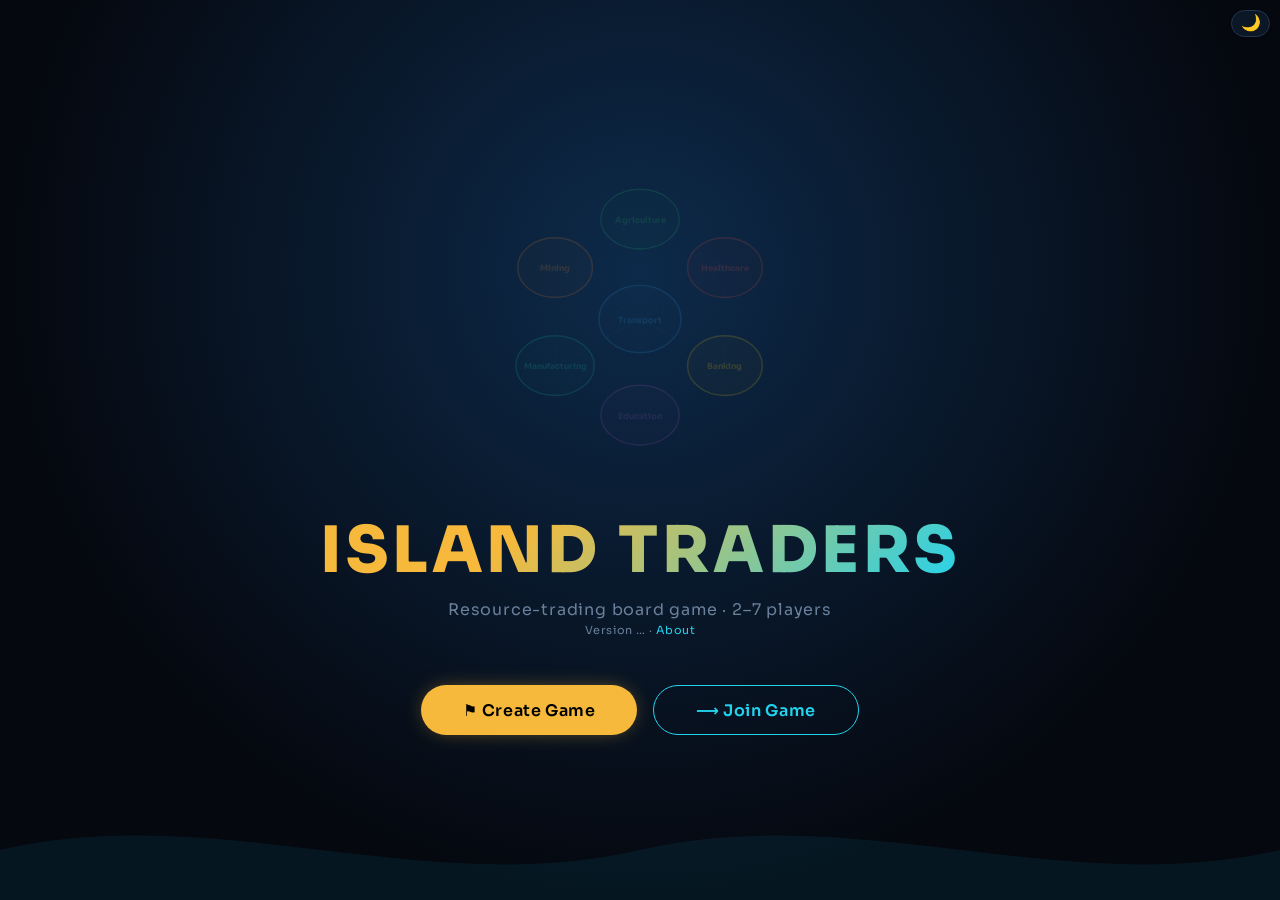
==== commit 55d31d8f: "Render island tabs in isolation for multi-role players A player holding more than one role saw the c" ====
--- a/island_traders/server/static/index.html
+++ b/island_traders/server/static/index.html
@@ -312,24 +312,7 @@
   display:flex;align-items:center;justify-content:space-between;padding:0 1rem;
   gap:.5rem;min-height:48px;
 }
-/* Wordmark (#23): was 1rem/700 gold on a dark bar, which read as thin and
-   washed out. Heavier weight, a size bump, positive tracking and a dark halo
-   lift it clear of the header; the anchor is split out so it doesn't inherit
-   the letter-spacing and drift away from the text. */
-.g-hdr .title{font-size:1.16rem;font-weight:800;color:var(--gold);white-space:nowrap;
-  letter-spacing:.03em;text-shadow:0 1px 3px rgba(0,0,0,.55);display:inline-flex;
-  align-items:center;gap:.38rem}
-.g-hdr .title .anchor{letter-spacing:0;font-size:1.05em;filter:drop-shadow(0 1px 2px rgba(0,0,0,.5))}
-:root[data-theme="day"] .g-hdr .title{text-shadow:0 1px 2px rgba(255,255,255,.65)}
-/* Island map nodes are clickable (#23): make that discoverable on hover and
-   keyboard-focusable for anyone not using a mouse. */
-.map-island{cursor:pointer;transition:opacity .15s ease,transform .15s ease;transform-origin:center}
-.map-island:hover ellipse,.map-island:focus-visible ellipse{fill-opacity:.55;stroke-width:2.5}
-.map-island:focus{outline:none}
-.map-island:focus-visible ellipse{stroke-dasharray:3,2}
-/* Island briefing artwork (#23) */
-.briefing-art{margin:0 0 .85rem;border:1px solid;border-radius:10px;overflow:hidden;line-height:0}
-.briefing-art img{width:100%;height:auto;max-height:210px;object-fit:cover;display:block}
+.g-hdr .title{font-size:1rem;font-weight:700;color:var(--gold);white-space:nowrap}
 .season-badge{
   display:flex;align-items:center;gap:.5rem;
   background:var(--bg);border:1px solid var(--accent);border-radius:var(--radius);
@@ -360,12 +343,6 @@
   cursor:pointer;border:1px solid transparent;border-bottom:none;
 }
 .tab-btn.active{background:var(--panel);color:var(--heading);border-color:var(--border)}
-.tab-badge{display:inline-flex;align-items:center;justify-content:center;min-width:1.05em;height:1.05em;
-  margin-left:.35rem;border-radius:999px;background:var(--gold);color:#111;font-size:.66rem;font-weight:900}
-.consolidated-readonly #prompt-area,
-.consolidated-readonly #s-buyfloat-row,
-.consolidated-readonly #s-lend-row{display:none!important}
-.consolidated-readonly .hint-open{display:none!important}
 
 /* Trade Blotter (#210) — tabbed overlay on the Market Board */
 .blotter-tabs{display:flex;gap:2px;border-bottom:1px solid var(--border);margin-bottom:.6rem}
@@ -564,21 +541,6 @@
 .wealth-breakdown .wb-neg{color:#d98a8a}
 
 .mkt-row{display:flex;justify-content:space-between;align-items:center;padding:.12rem 0;font-size:.79rem}
-/* QoL breakdown (#227): a bar per scoring component so the player can see at a
-   glance which line is dragging the index down. */
-.qol-comps{margin:.3rem 0 .2rem;display:flex;flex-direction:column;gap:.22rem}
-.qol-comp-head{display:flex;justify-content:space-between;font-size:.7rem}
-.qol-bar{height:4px;border-radius:2px;background:rgba(127,127,127,.25);overflow:hidden;margin-top:.1rem}
-.qol-bar>i{display:block;height:100%;border-radius:2px;transition:width .25s ease}
-.qol-explain-btn{background:none;border:none;padding:0;margin:.15rem 0 .1rem;cursor:pointer;
-  font:inherit;font-size:.7rem;color:var(--dim);text-decoration:underline}
-.qol-explain-btn:hover{color:var(--text)}
-.qol-explain{font-size:.7rem;line-height:1.45;border-left:2px solid rgba(127,127,127,.3);
-  padding-left:.45rem;margin:.2rem 0 .1rem;max-height:15rem;overflow-y:auto}
-.qol-exp-item{margin-bottom:.4rem}
-.qol-explain ul{margin:.15rem 0 0;padding-left:.9rem}
-.qol-explain li{margin:.1rem 0}
-.qol-note{color:var(--dim);margin:.1rem 0}
 .mkt-row .res{color:var(--text)}
 /* Production schedule rows (per-output capacity + limiting factor) */
 .prod-sched-row{padding:.18rem 0;border-bottom:1px solid rgba(255,255,255,.04)}
@@ -759,12 +721,9 @@
    so the timer keeps ticking.  A separate overlay (#msg-overlay) from the
    IO-prompt overlay (#overlay) avoids clobbering an active game prompt. */
 #toast-stack{
-  /* Bottom-right, clear of the header/island-tab bar — a toast must never
-     cover the tabs (or their attention badges) it may be pointing at. */
-  position:fixed;right:1rem;bottom:1rem;
+  position:fixed;top:.75rem;left:50%;transform:translateX(-50%);
   z-index:400;display:flex;flex-direction:column;gap:.4rem;
-  align-items:flex-end;
-  max-width:min(420px,94vw);pointer-events:none;
+  max-width:min(520px,94vw);pointer-events:none;
 }
 .toast{
   pointer-events:auto;background:var(--panel);border:1px solid var(--border);
@@ -777,12 +736,11 @@
 .toast.error{border-left-color:var(--red)}
 .toast.success{border-left-color:var(--green)}
 .toast.info{border-left-color:var(--accent)}
-.toast.alert{border-left-color:var(--gold)}   /* action alerts (#3) */
 .toast .toast-msg{flex:1;white-space:pre-line;line-height:1.35}
 .toast .toast-x{cursor:pointer;color:var(--dim);font-weight:700;line-height:1}
 .toast.leaving{animation:toast-out .2s ease-in forwards}
-@keyframes toast-in{from{opacity:0;transform:translateY(8px)}to{opacity:1;transform:translateY(0)}}
-@keyframes toast-out{from{opacity:1}to{opacity:0;transform:translateY(8px)}}
+@keyframes toast-in{from{opacity:0;transform:translateY(-6px)}to{opacity:1;transform:translateY(0)}}
+@keyframes toast-out{from{opacity:1}to{opacity:0;transform:translateY(-6px)}}
 
 #msg-overlay{
   display:none;position:fixed;inset:0;background:rgba(0,0,0,.65);
@@ -1168,7 +1126,7 @@
       <ellipse cx="225" cy="58" rx="42" ry="32" fill="#27ae6022" stroke="#27ae60" stroke-width="1.5"/>
       <text x="225" y="62" text-anchor="middle" fill="#27ae60" font-size="9" font-weight="700">Agriculture</text>
       <ellipse cx="316" cy="110" rx="40" ry="32" fill="#e74c3c22" stroke="#e74c3c" stroke-width="1.5"/>
-      <text x="316" y="114" text-anchor="middle" fill="#e74c3c" font-size="9" font-weight="700">Medical &amp; Lab</text>
+      <text x="316" y="114" text-anchor="middle" fill="#e74c3c" font-size="9" font-weight="700">Healthcare</text>
       <ellipse cx="316" cy="215" rx="40" ry="32" fill="#f1c40f22" stroke="#f1c40f" stroke-width="1.5"/>
       <text x="316" y="219" text-anchor="middle" fill="#f1c40f" font-size="9" font-weight="700">Banking</text>
       <ellipse cx="225" cy="268" rx="42" ry="32" fill="#9b59b622" stroke="#9b59b6" stroke-width="1.5"/>
@@ -1436,7 +1394,7 @@
 <div id="screen-game" class="hidden">
   <div class="game-grid">
     <div class="g-hdr">
-      <span class="title"><span class="anchor">⚓</span>Island Traders</span>
+      <span class="title">⚓ Island Traders</span>
       <div class="season-badge" id="season-badge">
         <span class="season-year" id="hdr-year">Year 1</span>
         <span class="season-name" id="hdr-season">Spring</span>
@@ -1559,11 +1517,6 @@
         </div>
         <div class="stat"><span class="lbl">🏦 Island Treasury</span><span class="val gold" id="s-dollops" title="Your island's operating cash (buys inputs, pays wages & maintenance)">—</span></div>
         <div class="stat"><span class="lbl">Ownership</span><span class="val" id="s-ownership" title="Your equity stake in this island vs. authorized unissued shares">—</span></div>
-        <div class="stat" id="s-equity-sale-row" style="display:none">
-          <span class="lbl">Secondary equity</span>
-          <span class="val"><button class="btn-ghost btn-sm" onclick="openEquitySaleOffer()">Offer shares…</button></span>
-        </div>
-        <div id="s-equity-sales"></div>
         <div class="stat" id="s-buyfloat-row" style="display:none">
           <span class="lbl">Issue shares</span>
           <span class="val">
@@ -1580,7 +1533,6 @@
         <div class="stat" id="s-order-book-row" style="display:none;cursor:pointer" onclick="showOrderBookPopup()" title="Click to review and reorder your production queue">
           <span class="lbl">Order Book</span><span class="val" id="s-order-book-count">—</span>
         </div>
-        <div id="s-capital-orders" style="display:none"></div>
         <div id="s-training-decisions"></div>
         <div id="s-training-strip"></div>
         <div id="s-staffing-strip"></div>
@@ -1594,10 +1546,6 @@
           Inventory
           <button class="btn-ghost btn-sm" style="margin-left:auto;padding:.15rem .5rem;font-size:.7rem"
                   onclick="showInventoryPopup()" title="Show full inventory with market values">⊕</button>
-          <button class="btn-ghost btn-sm hidden" id="btn-island-transfer"
-                  style="padding:.15rem .5rem;font-size:.7rem"
-                  onclick="openIslandTransferDialog()"
-                  title="Move stock to another island you own — deemed cost at market price, 1 Freight per transfer">⇄ Transfer…</button>
         </h3>
         <div id="s-inventory">—</div>
       </div>
@@ -1614,23 +1562,8 @@
           <button class="btn-ghost btn-sm" style="margin-left:auto;padding:.15rem .5rem;font-size:.7rem"
                   onclick="showConstraintPopup()" title="Show production constraints">⚠</button>
         </h3>
-        <!-- Rebuild levy banner (Wave 5.1): amber notice + Pay Levy while a
-             disaster rebuild levy is outstanding and blocking repairs. -->
-        <div id="levy-banner" style="display:none"></div>
         <div id="s-capital-portfolio" style="font-size:.8rem;color:var(--dim)">No capital</div>
         <div id="s-capacity-outputs" style="margin-top:.5rem;font-size:.8rem"></div>
-        <!-- #4 What-If: interactive "to make N of X, what do I need vs hold?" -->
-        <details id="whatif-box" style="margin-top:.6rem;font-size:.78rem">
-          <summary style="cursor:pointer;color:var(--gold);font-weight:600">What-If planner</summary>
-          <div style="display:flex;gap:.4rem;align-items:center;margin:.45rem 0 .3rem;flex-wrap:wrap">
-            <select id="whatif-output" onchange="renderWhatIf()"
-                    style="flex:1;min-width:9rem;background:var(--panel);color:var(--text);border:1px solid var(--line);border-radius:.3rem;padding:.25rem"></select>
-            <label style="color:var(--dim)">make</label>
-            <input id="whatif-qty" type="number" min="0" step="1" oninput="renderWhatIf()"
-                   style="width:5rem;background:var(--panel);color:var(--text);border:1px solid var(--line);border-radius:.3rem;padding:.25rem">
-          </div>
-          <div id="whatif-result"></div>
-        </details>
       </div>
       <div class="section" data-tile="build" data-tile-label="Build &amp; Develop">
         <h3 style="display:flex;align-items:center;gap:.4rem">
@@ -1658,32 +1591,6 @@
                   onclick="showLoansPopup()" title="Show all loans in a detail view">⊕</button>
         </h3>
         <div id="s-loans-detail" style="font-size:.8rem;color:var(--dim)">No active loans</div>
-      </div>
-
-      <!-- #3 User-defined action alerts (client-only, localStorage) -->
-      <div class="section" data-tile="alerts" data-tile-label="My alerts">
-        <h3>My Alerts</h3>
-        <div style="display:flex;gap:.3rem;align-items:center;flex-wrap:wrap;font-size:.74rem;margin-bottom:.35rem">
-          <select id="alert-type" onchange="onAlertTypeChange()"
-                  style="background:var(--panel);color:var(--text);border:1px solid var(--line);border-radius:.3rem;padding:.2rem">
-            <option value="price_below">Price below</option>
-            <option value="price_above">Price above</option>
-            <option value="stock_below">My stock below</option>
-            <option value="bid_appears">Bid appears for</option>
-            <option value="treasury_below">Treasury below</option>
-          </select>
-          <select id="alert-res"
-                  style="background:var(--panel);color:var(--text);border:1px solid var(--line);border-radius:.3rem;padding:.2rem"></select>
-          <input id="alert-thresh" type="number" step="1" placeholder="value"
-                 style="width:5rem;background:var(--panel);color:var(--text);border:1px solid var(--line);border-radius:.3rem;padding:.2rem">
-          <button class="btn-ghost btn-sm" onclick="addAlert()">+ Add</button>
-        </div>
-        <div id="alert-list" style="font-size:.75rem;color:var(--dim)">No alerts set.</div>
-        <div style="font-size:.7rem;color:var(--dim);margin-top:.35rem">
-          These watch numbers. For alerts on <em>events</em> — disasters, trades,
-          training, keywords — use <a href="#" onclick="openAlertSettings();return false"
-             style="color:var(--accent)">🔔 Alerts</a> on the event log.
-        </div>
       </div>
     </div>
 
@@ -1770,8 +1677,6 @@
         <button class="lf-btn"        data-f="trades"   onclick="setLogFilter('trades')">Trades</button>
         <button class="lf-btn"        data-f="events"   onclick="setLogFilter('events')">Events</button>
         <button class="lf-btn"        data-f="training" onclick="setLogFilter('training')">Training</button>
-        <button class="lf-btn" id="log-alert-btn" onclick="openAlertSettings()"
-                title="Pop a toast when a tracked kind of event appears in the log">🔔 Alerts</button>
         <span class="log-search" id="log-search">
           <span class="ls-icon">🔍</span>
           <input type="text" id="log-search-input" placeholder="Search log…"
@@ -1921,7 +1826,6 @@
 let ws = null;
 let myPlayerId = null;
 let myPlayerIdx = null;
-let actingEnginePlayerId = null;
 
 // Season/year header: guarded so it never regresses. Season transitions run
 // on a separate game thread from the async WS request handlers; an in-flight
@@ -1968,9 +1872,6 @@
 let appVersion = null;
 let activeTabRole = null;
 let builtTabsForRoles = null; // serialised role list used to build the current tab bar
-let activePromptPlayerId = null;
-const promptByIslandId = new Map();
-let renderingStoredPrompt = false;
 // Simultaneous-play state
 let seasonTimerEnd = 0;       // Date.now() ms; 0 = no active season timer
 let seasonTimerInterval = null;
@@ -1986,7 +1887,7 @@
   'Educator':     'Education, Research and Training',
   'Banker':       'Banking and Insurance',
   'Manufacturer': 'Manufacturing',
-  'Doctor':       'Medical & Laboratory',
+  'Doctor':       'Healthcare and Health Research',
 };
 const ROLE_SHORT_NAMES = {
   'Farmer':       'Agriculture',
@@ -1995,7 +1896,7 @@
   'Educator':     'Education',
   'Banker':       'Finance',
   'Manufacturer': 'Manufacturing',
-  'Doctor':       'Medical & Laboratory',
+  'Doctor':       'Healthcare',
 };
 const ROLE_ART = {
   Farmer: {
@@ -2074,7 +1975,7 @@
     full: `You produce Farm Machinery, Mining Equipment, Medical Devices, and Transport Equipment. You choose a product line each season, so foresight matters more than brute volume.<br><br>Your strongest strategy is to forecast one season ahead: the manufacturer who answers only today’s shortage is late; the manufacturer who predicts tomorrow’s constraint becomes everyone else’s architect.`
   },
   Doctor: {
-    title: 'Medical & Laboratory Island',
+    title: 'Healthcare and Health Research Island',
     summary: 'Sell resilience. Produce MedicalSupplies and Vaccine, protect your specialist workforce, and be ready to dispatch Nurses when food crises threaten productivity.',
     complexity: { level: 'High', note: 'A production loop plus medical-staffing contracts, nurse-travel logistics, vaccines, and insurance certification — lots of moving parts and inter-island timing.' },
     priorities: ['Keep Expertise and Lab Equipment', 'Protect medical staff', 'Source PassengerSeats for nurse travel'],
@@ -2117,8 +2018,6 @@
   }
 }
 restoreIdentity();
-// #3: alert rules are per-browser and outlive the session.
-document.addEventListener('DOMContentLoaded', loadAlertRules);
 
 // ==================== QUICK-SEAT (playtest URLs) ====================
 // Dev/playtest convenience: pre-composed URLs that create-or-join a room,
@@ -2330,8 +2229,6 @@
   if (name === 'game') {
     builtTabsForRoles = null;
     activeTabRole = null;
-    actingEnginePlayerId = null;
-    activePromptPlayerId = null;
     document.getElementById('island-tabs').innerHTML = '';
     _loadColW();
     restoreLayoutPrefs();
@@ -2443,9 +2340,6 @@
   currentRoomId = room.room_id;
   currentRoom = room;
   myPlayerIdx = null;
-  actingEnginePlayerId = null;
-  activePromptPlayerId = null;
-  promptByIslandId.clear();
   // A fresh room join starts back at Year 1 Spring; reset the season-header
   // guard so it doesn't refuse to display an "earlier" season than one shown
   // in a previous room during this same page session.
@@ -2545,7 +2439,6 @@
   // and return to the landing screen.
   if (ws) { ws.onclose = null; try { ws.close(); } catch(_) {} ws = null; }
   currentRoomId = null; currentRoom = null; myPlayerId = null; myPlayerIdx = null;
-  actingEnginePlayerId = null; activePromptPlayerId = null; promptByIslandId.clear();
   showScreen('landing');
   refreshPublicRooms();
 }
@@ -2757,21 +2650,7 @@
 function showIslandBriefing(role) {
   const b = ISLAND_BRIEFINGS[role];
   if (!b) return;
-  // #23: lead with the island's artwork, matched to the current season's
-  // time of day so the briefing looks like the island the player is seeing.
-  const art = ROLE_ART[role];
-  let hero = '';
-  if (art) {
-    const season = (gameState && gameState.season) || '';
-    const url = art[artTimeOfDay(season)] || art.day || art.night;
-    if (url) {
-      const color = ROLE_COLORS[role] || '#aaa';
-      hero = `<div class="briefing-art" style="border-color:${color}55">`
-        + `<img src="${esc(url)}" alt="${esc(b.title)}"/></div>`;
-    }
-  }
-  const body = `${hero}
-    <p style="line-height:1.5">${b.full}</p>
+  const body = `<p style="line-height:1.5">${b.full}</p>
     ${complexityLine(b)}
     <div style="margin-top:.8rem;font-size:.82rem;color:var(--dim)"><strong>Priorities:</strong> ${b.priorities.map(esc).join(' · ')}</div>
     <button class="btn-gold btn-sm" style="margin-top:1rem" onclick="hideOverlay()">Close</button>`;
@@ -3096,80 +2975,55 @@
   if (raw === null) return;
   const n = parseInt(raw, 10);
   if (!Number.isFinite(n) || n <= 0) return;
-  sendWsMessage({ type: 'buy_out_float', shares: n });
-}
-
-function openEquitySaleOffer() {
-  const island = selectedIslandPlayer();
-  const others = (gameState?.owners || []).filter(o => o.owner_id !== myPlayerId);
-  if (!island || !others.length) {
-    showToast('No named buyer is available.', { type: 'info' }); return;
-  }
-  showPromptModal('Offer island shares', {
-    intro: `Sell shares in ${island.name}. Payment goes to your personal cash, not the island treasury. Buyers: ${others.map(o => `${o.name} (${o.owner_id})`).join(', ')}.`,
-    fields: [
-      {name:'buyer_id', label:'Buyer', value:others[0].owner_id,
-       validate:v => others.some(o => o.owner_id === v) ? null : 'Enter a player ID from the ownership list.'},
-      {name:'shares', label:'Shares', type:'number', value:'1',
-       validate:v => (+v > 0 && +v <= island.owns_pct) ? null : `Enter 1–${island.owns_pct} shares.`},
-      {name:'price', label:'Total price (Dp)', type:'number', value:String(island.share_price || 0),
-       validate:v => +v > 0 ? null : 'Enter a positive total price.'},
-    ],
-    submitLabel:'Send offer',
-    onSubmit: vals => {
-      const shares = parseInt(vals.shares, 10);
-      const send = () => sendWsMessage({type:'equity_sale_offer', island_id:island.player_id,
-        buyer_id:vals.buyer_id, shares, price:parseFloat(vals.price)});
-      if ((island.owns_pct - shares) <= 50) {
-        showConfirmModal('Control warning',
-          `This sale leaves you with ${island.owns_pct - shares}% and may transfer operational control to the largest holder.`,
-          {confirmLabel:'Send anyway', danger:true, onConfirm:send});
-      } else send();
-    },
-  });
-}
-
-function renderEquitySales() {
-  const wrap = document.getElementById('s-equity-sales');
-  if (!wrap) return;
-  const active = (gameState?.equity_sales || []).filter(s =>
-    s.status === 'pending' || s.status === 'countered');
-  wrap.innerHTML = active.map(s => {
-    const awaitingMe = s.awaiting_owner_id === myPlayerId;
-    const canCounter = awaitingMe && s.buyer_id === myPlayerId && !s.countered;
-    const actions = awaitingMe ? `<div style="display:flex;gap:.25rem;margin-top:.35rem">
-      <button class="btn-gold btn-sm" onclick="respondEquitySale(${s.sale_id},'accept')">Accept</button>
-      ${canCounter ? `<button class="btn-ghost btn-sm" onclick="counterEquitySale(${s.sale_id},${s.price})">Counter…</button>` : ''}
-      <button class="btn-ghost btn-sm" onclick="respondEquitySale(${s.sale_id},'decline')">Decline</button>
-    </div>` : '<div style="color:var(--dim);font-size:.75rem">Awaiting response</div>';
-    return `<div class="deal-card" style="margin-top:.45rem;font-size:.8rem">
-      <b>${esc(s.island_name)}</b>: ${s.shares} shares for ${s.price} Dp<br>
-      ${esc(s.seller_name)} → ${esc(s.buyer_name)}${actions}</div>`;
-  }).join('');
-}
-
-function respondEquitySale(sale_id, action, price=null) {
-  const msg = {type:'equity_sale_respond', sale_id, action};
-  if (price != null) msg.price = price;
-  sendWsMessage(msg);
-}
-function counterEquitySale(sale_id, currentPrice) {
-  showPromptModal('Counter-offer', {fields:[{name:'price', label:'Total price (Dp)',
-    type:'number', value:String(currentPrice), validate:v => +v > 0 ? null : 'Enter a positive price.'}],
-    submitLabel:'Send counter', onSubmit:v => respondEquitySale(sale_id,'counter',parseFloat(v.price))});
-}
-
-// ==================== PRODUCTION CAPACITY PANEL ====================
-// Return a capacity object filtered to a single role's outputs + capital.
-// When role is null / 'ALL', returns the original unfiltered object.
-function filteredCapacity(capacity, role) {
+  ws.send(JSON.stringify({ type: 'buy_out_float', shares: n }));
+}
+
+// ==================== PER-ISLAND VIEW (#252) ====================
+// Capital with role "Any" (kitchens, housing, workshops) serves whichever
+// island needs it, so it belongs on every island tab — not only Consolidated.
+const SHARED_CAPITAL_ROLE = 'Any';
+
+function capitalOnIsland(entry, role) {
+  return entry.role === role || entry.role === SHARED_CAPITAL_ROLE;
+}
+
+// Return a capacity object filtered to a single island's outputs + capital,
+// with that island's worker bands substituted in.  When role is null / 'ALL',
+// returns the original unfiltered object.
+function filteredCapacity(capacity, role, bandCounts) {
   if (!capacity || !role || role === 'ALL') return capacity;
   return {
     outputs:            (capacity.outputs || []).filter(o => o.role === role),
-    capital_owned:      (capacity.capital_owned || []).filter(o => o.role === role),
-    capital_in_transit: (capacity.capital_in_transit || []).filter(o => o.role === role),
-    band_counts:        capacity.band_counts,   // workforce is shared
+    capital_owned:      (capacity.capital_owned || []).filter(o => capitalOnIsland(o, role)),
+    capital_in_transit: (capacity.capital_in_transit || []).filter(o => capitalOnIsland(o, role)),
+    band_counts:        bandCounts || capacity.band_counts,
   };
+}
+
+// A player holding several roles is a single island to the engine — one
+// treasury, one inventory, one roster.  The server attributes those pooled
+// figures per island (`me.islands`, see models/island_view.py) so an island
+// tab can render as if that island were the only one the player held.
+// Consolidated — and any single-role player — keeps the raw player payload.
+function islandEntry(player, role) {
+  if (!player || !role || role === 'ALL') return null;
+  return (player.islands || []).find(i => i.role === role) || null;
+}
+
+// The player payload with the selected island's figures substituted in.
+// Fields the engine tracks at player level (net worth, personal cash, equity,
+// loans) stay consolidated — they belong to the owner, not to one island.
+function islandView(player, role) {
+  const entry = islandEntry(player, role);
+  return entry ? Object.assign({}, player, entry) : player;
+}
+
+// True when an action belongs on the selected island's tab: it either names
+// that island, or names none at all (every island can take it).
+function actionOnIsland(opt, role) {
+  if (!role || role === 'ALL') return true;
+  const roles = opt.roles || [];
+  return roles.length === 0 || roles.includes(role);
 }
 
 function playerRoles(player) {
@@ -3192,171 +3046,6 @@
 
 function displayRoles(roles, short=false) {
   return (roles || []).map(r => short ? roleShortName(r) : roleDisplayName(r)).join(', ');
-}
-
-function ownedIslandPlayers() {
-  if (!gameState || !Array.isArray(gameState.players)) return [];
-  return gameState.players.filter(p =>
-    p && (p.lobby_player_id === myPlayerId || p.owner_id === myPlayerId));
-}
-
-function ownerBlockForMe() {
-  return (gameState && Array.isArray(gameState.owners))
-    ? gameState.owners.find(o => o.owner_id === myPlayerId || o.lobby_player_id === myPlayerId)
-    : null;
-}
-
-// ---- Intra-owner island transfers (Wave 8.4) ------------------------------
-// Goods move between two islands the viewer owns at a deemed cost (market
-// reference price, treasury to treasury) plus 1 Freight from the sender.
-
-function _transferQuote() {
-  const res = document.getElementById('xfer-res')?.value;
-  const qty = Math.max(0, parseInt(document.getElementById('xfer-qty')?.value, 10) || 0);
-  const el = document.getElementById('xfer-quote');
-  if (!el) return;
-  const px = gameState.market?.[res]?.formula_price;
-  if (!res || !qty || px == null) { el.textContent = '—'; return; }
-  el.textContent = `Deemed cost ${(px * qty).toFixed(2)} Dp paid to the sender · 1 Freight consumed`;
-}
-
-function openIslandTransferDialog() {
-  const me = selectedIslandPlayer();
-  const others = ownedIslandPlayers().filter(p => p.player_id !== me?.player_id);
-  if (!me || !others.length) {
-    showToast('You need a second island to transfer stock.', { type: 'info' });
-    return;
-  }
-  const stock = Object.entries(me.inventory || {}).filter(([, q]) => q > 0);
-  if (!stock.length) {
-    showToast('No stock to transfer on this island.', { type: 'info' });
-    return;
-  }
-  const resOpts = stock.map(([r, q]) =>
-    `<option value="${esc(r)}">${esc(r)} (${q})</option>`).join('');
-  const destOpts = others.map(p =>
-    `<option value="${p.player_id}">${esc(p.name)} — ${esc(displayRoles(p.role_names || p.roles, true))}</option>`).join('');
-  showPopup(`Transfer from ${esc(me.name)}`, `
-    <div style="display:flex;flex-direction:column;gap:.6rem;min-width:280px">
-      <label>Resource
-        <select id="xfer-res" onchange="_transferQuote()">${resOpts}</select></label>
-      <label>Quantity
-        <input id="xfer-qty" type="number" min="1" value="1" oninput="_transferQuote()"/></label>
-      <label>To island
-        <select id="xfer-dest">${destOpts}</select></label>
-      <div id="xfer-quote" style="font-size:.8rem;color:var(--dim)">—</div>
-    </div>`, {
-    footerActions: `<button class="btn-ghost" onclick="closeOverlay()">Cancel</button>
-      <button class="btn-primary" onclick="submitIslandTransfer()">Transfer</button>`,
-  });
-  _transferQuote();
-}
-
-function submitIslandTransfer() {
-  const res = document.getElementById('xfer-res')?.value;
-  const qty = parseInt(document.getElementById('xfer-qty')?.value, 10) || 0;
-  const dest = parseInt(document.getElementById('xfer-dest')?.value, 10);
-  if (!res || qty <= 0 || !Number.isFinite(dest)) {
-    showToast('Pick a resource, quantity and destination.', { type: 'error' });
-    return;
-  }
-  sendWsMessage({ type: 'island_transfer', resource: res, quantity: qty, to_island_id: dest });
-}
-
-function currentIslandId() {
-  if (activeTabRole === 'ALL') return null;
-  if (activeTabRole == null || activeTabRole === '') return actingEnginePlayerId;
-  const n = Number(activeTabRole);
-  return Number.isFinite(n) ? n : actingEnginePlayerId;
-}
-
-function currentActionIslandId() {
-  return currentIslandId();
-}
-
-function setActiveIslandId(engineId) {
-  const id = Number(engineId);
-  if (!Number.isFinite(id)) return false;
-  const idx = (gameState?.players || []).findIndex(p => p.player_id === id);
-  if (idx < 0) return false;
-  actingEnginePlayerId = id;
-  activeTabRole = String(id);
-  myPlayerIdx = idx;
-  return true;
-}
-
-function selectedIslandPlayer() {
-  if (!gameState) return null;
-  const id = currentIslandId();
-  if (id != null) {
-    const p = gameState.players.find(x => x.player_id === id);
-    if (p) return p;
-  }
-  const owned = ownedIslandPlayers();
-  if (owned.length && setActiveIslandId(owned[0].player_id)) return owned[0];
-  return null;
-}
-
-function sumObjects(rows, key) {
-  const out = {};
-  rows.forEach(row => {
-    Object.entries(row[key] || {}).forEach(([k, v]) => {
-      if (typeof v === 'number') out[k] = (out[k] || 0) + v;
-    });
-  });
-  return out;
-}
-
-function consolidatedPlayerView(owned, owner) {
-  const first = owned[0] || {};
-  const sum = key => owned.reduce((n, p) => n + (Number(p[key]) || 0), 0);
-  const inventory = sumObjects(owned, 'inventory');
-  const wealthBreakdown = sumObjects(owned, 'wealth_breakdown');
-  return {
-    ...first,
-    __consolidated: true,
-    player_id: null,
-    name: owner?.name || first.owner_name || 'Consolidated',
-    roles: owned.flatMap(playerRoles),
-    role_names: owned.flatMap(playerRoles),
-    dollops: Math.round(sum('dollops') * 10) / 10,
-    treasury: Math.round(sum('treasury') * 10) / 10,
-    personal_cash: owner?.personal_cash ?? first.personal_cash ?? 0,
-    shareholder_loan_receivable: owner?.shareholder_loan_receivable ?? 0,
-    shareholder_loan_owed: Math.round(sum('shareholder_loan_owed') * 10) / 10,
-    net_worth: owner?.consolidated_position ?? owner?.net_worth ?? sum('net_worth'),
-    owner_consolidated_position: owner?.consolidated_position ?? owner?.net_worth ?? sum('net_worth'),
-    wealth: Math.round(sum('wealth') * 10) / 10,
-    wealth_breakdown: wealthBreakdown,
-    loans_outstanding: Math.round(sum('loans_outstanding') * 10) / 10,
-    loans_receivable: Math.round(sum('loans_receivable') * 10) / 10,
-    equipment_value: Math.round(sum('equipment_value') * 10) / 10,
-    workforce_count: sum('workforce_count'),
-    workforce_active: sum('workforce_active'),
-    workforce_bands: sumObjects(owned, 'workforce_bands'),
-    workforce_training_bands: sumObjects(owned, 'workforce_training_bands'),
-    workforce_professions: {},
-    training_decisions: [],
-    training_pipeline: [],
-    staffing_contracts: [],
-    transfer_offers: [],
-    order_book: [],
-    policies: [],
-    policies_detail: [],
-    loans_detail: [],
-    leases_detail: [],
-    inventory,
-    capacity: {},
-    decision_hints: [],
-    workforce_efficiency: '—',
-    production_capacity: '—',
-    population: sum('population'),
-    campus_load: 0,
-    visiting_staff_count: 0,
-    owns_pct: null,
-    unissued_pct: null,
-    unissued_shares: 0,
-  };
 }
 
 // Capital Equipment Order form (#185): collects order conditions and sends a
@@ -3498,25 +3187,6 @@
       : 'Optional';
   const _me = gameState && gameState.players && gameState.players[myPlayerIdx];
   const _cash = (_me && (_me.treasury ?? _me.dollops)) || 0;
-  // Self-order pricing (Wave 5.3): when the Manufacturer orders a manufactured
-  // item from itself there is no counterparty — it settles at 20% of list
-  // price (plus spares kits at cost) as a sunk cost; inputs are still consumed.
-  const _isSelfOrder = !capOrderItem.cash_only
-    && ((_me && (_me.role_names || _me.roles)) || []).includes('Manufacturer');
-  if (_isSelfOrder) {
-    const selfCost = Math.round(0.20 * capOrderItem.cost * 100) / 100;
-    const selfTotal = Math.round((selfCost + sparesCost) * 100) / 100;
-    const _selfShort = selfTotal > _cash;
-    document.getElementById('cap-order-total').innerHTML = `
-      <div class="cap-quote-row" style="color:${_selfShort ? 'var(--red)' : 'var(--dim)'}"><div class="cap-quote-label">Cash available</div><div class="cap-quote-value">${moneyDp(_cash)}${_selfShort ? ' — short, lower the order' : ''}</div></div>
-      <div class="cap-quote-row"><div class="cap-quote-label">List price</div><div class="cap-quote-value">${moneyDp(capOrderItem.cost)}</div></div>
-      <div class="cap-quote-row"><div class="cap-quote-label">Self-build price (20% of list)</div><div class="cap-quote-value">${moneyDp(selfCost)}</div></div>
-      <div class="cap-quote-row"><div class="cap-quote-label">Spares ×${kits} (at cost)</div><div class="cap-quote-value">${moneyDp(sparesCost)}</div></div>
-      <div class="cap-quote-row total"><div class="cap-quote-label">Self-build total</div><div class="cap-quote-value">${moneyDp(selfTotal)}</div></div>
-      <div class="cap-quote-row contingent"><div class="cap-quote-label">You build this yourself — no markup; inputs are consumed as usual</div><div class="cap-quote-value"></div></div>
-    `;
-    return;
-  }
   const _short = total > _cash;
   document.getElementById('cap-order-total').innerHTML = `
     <div class="cap-quote-row" style="color:${_short ? 'var(--red)' : 'var(--dim)'}"><div class="cap-quote-label">Cash available</div><div class="cap-quote-value">${moneyDp(_cash)}${_short ? ' — short, finance or lower the order' : ''}</div></div>
@@ -3732,60 +3402,25 @@
 // the island can still build (from capacity.capital_catalogue). The header
 // "＋ Build…" button launches the existing Purchase Equipment action; an
 // "Available" row opens the richer Capital Equipment Order form (#185).
-// Rebuild levy banner (Wave 5.1): while a disaster rebuild levy is
-// outstanding, capital repairs are blocked. Show the amount owed, explain the
-// automatic installment route, and offer a Pay Levy shortcut (pays as much of
-// the levy as the treasury covers; the server clamps).
-function renderLevyBanner(me) {
-  const el = document.getElementById('levy-banner');
-  if (!el) return;
-  const owed = Number(me && me.rebuild_levy_remaining) || 0;
-  if (owed <= 0) {
-    el.style.display = 'none';
-    el.innerHTML = '';
-    return;
-  }
-  const n = Math.max(1, Number(me.rebuild_levy_installments) || 1);
-  el.style.display = 'block';
-  el.innerHTML = `
-    <div style="margin-bottom:.5rem;padding:.45rem .55rem;border:1px solid var(--gold);border-radius:4px;background:rgba(212,175,55,.08);font-size:.75rem">
-      <div style="display:flex;align-items:center;gap:.4rem">
-        <span style="color:var(--gold);font-weight:700">⚠ Rebuild levy outstanding: ${moneyDp(owed)}</span>
-        <button class="btn-gold btn-sm" style="margin-left:auto;padding:.15rem .55rem;font-size:.7rem"
-                onclick="payRebuildLevy()" title="Pay the outstanding levy from your treasury now (clamped to your balance)">Pay levy</button>
-      </div>
-      <div style="color:var(--dim);margin-top:.2rem">
-        Deducted automatically over the next ${n} season${n === 1 ? '' : 's'};
-        capital repairs stay blocked until it is cleared — pay now to resume repairs.
-      </div>
-    </div>`;
-}
-function payRebuildLevy() {
-  // No amount → the server pays the full outstanding levy, clamped to balance.
-  sendWsMessage({ type: 'pay_rebuild_levy' });
-}
-
-function renderBuildDevelop(me) {
+function renderBuildDevelop(me, tabRole) {
   const el = document.getElementById('build-develop-list');
   if (!el) return;
-  const cat = (me && me.capacity && me.capacity.capital_catalogue) || [];
+  let cat = (me && me.capacity && me.capacity.capital_catalogue) || [];
+  // On an island tab, show only that island's plant (plus the "Any" kit that
+  // serves every island); Consolidated keeps the full catalogue (#252).
+  if (tabRole && tabRole !== 'ALL') cat = cat.filter(c => capitalOnIsland(c, tabRole));
   if (!cat.length) {
     el.innerHTML = '<span style="color:var(--dim)">No buildable equipment for this island.</span>';
     return;
   }
   const owned = cat.filter(c => c.owned > 0);
   const avail = cat.filter(c => c.owned <= 0);
-  const repairedIds = new Set((me.recently_repaired || []).map(r => r.item_id));
   let html = '';
   if (owned.length) {
     html += '<div class="bd-head">Built</div>' + owned.map(c => {
       const failed = c.failed > 0;
       const repairable = (c.repairable_failed ?? c.failed ?? 0) > 0;
-      // A unit that came back this season, with none still failed, gets a
-      // transient green cue so the repair is visibly reflected in the list.
-      const backInService = !failed && repairedIds.has(c.item_id);
       const sub = failed ? `${c.failed} failed — needs repair`
-        : backInService ? '<span style="color:var(--green)">✓ back in service this season</span>'
         : (c.cash_only ? 'cash-only' : esc(c.role));
       return `<div class="bd-row owned${failed ? ' failed' : ''}" title="${esc(c.description || '')}">
         <div class="bx">${failed ? '⚠' : '✓'}</div>
@@ -3894,175 +3529,6 @@
               ${note ? `<div class="psr-note">${esc(note)}</div>` : ''}
             </div>`;
   }).join('');
-
-  // #4 What-If planner: populate the output picker from the lines that carry
-  // per-unit recipe data (recipe-driven lines only; Farmer seasonal
-  // conversions have per_unit=null and are skipped).
-  _whatifOutputs = outputs.filter(o => o.per_unit);
-  const me = gameState && gameState.players && gameState.players[myPlayerIdx];
-  _whatifInventory = (me && me.inventory) || {};
-  const box = document.getElementById('whatif-box');
-  const sel = document.getElementById('whatif-output');
-  if (box && sel) {
-    if (!_whatifOutputs.length) {
-      box.style.display = 'none';
-    } else {
-      box.style.display = '';
-      const prev = sel.value;
-      sel.innerHTML = _whatifOutputs
-        .map(o => `<option value="${esc(o.output)}">${esc(o.output)}</option>`).join('');
-      if (_whatifOutputs.some(o => o.output === prev)) sel.value = prev;
-      renderWhatIf();
-    }
-  }
-}
-
-// #4 What-If: multiply the selected line's per-unit recipe by a target
-// quantity and compare against inventory / workforce cap / equipment cap —
-// all client-side off the state payload, no round-trip. Display only; it
-// never submits a produce action (same rule as the decision-hint cards).
-let _whatifOutputs = [];
-let _whatifInventory = {};
-function renderWhatIf() {
-  const sel = document.getElementById('whatif-output');
-  const qtyEl = document.getElementById('whatif-qty');
-  const out = document.getElementById('whatif-result');
-  if (!sel || !qtyEl || !out) return;
-  const o = _whatifOutputs.find(x => x.output === sel.value);
-  if (!o) { out.innerHTML = ''; return; }
-  // Prefill the quantity with the current max the first time a line is shown.
-  if (qtyEl.value === '' || qtyEl.dataset.forOutput !== o.output) {
-    qtyEl.value = (o.max_producible != null) ? Math.max(0, Math.round(o.max_producible)) : 1;
-    qtyEl.dataset.forOutput = o.output;
-  }
-  const qty = Math.max(0, Number(qtyEl.value) || 0);
-  const rows = [];
-  let feasible = true;
-
-  const inputs = o.per_unit.inputs || {};
-  for (const [res, per] of Object.entries(inputs)) {
-    const need = per * qty;
-    const have = Number(_whatifInventory[res] || 0);
-    const short = need - have;
-    const ok = short <= 1e-9;
-    if (!ok) feasible = false;
-    rows.push(`<tr><td>${esc(res)}</td><td style="text-align:right">${fmtQty(need)}</td>
-      <td style="text-align:right;color:var(--dim)">${fmtQty(have)}</td>
-      <td style="text-align:right;color:${ok ? 'var(--green)' : '#ff8a8a'}">${ok ? '✓' : 'buy ' + fmtQty(short)}</td></tr>`);
-  }
-  const labour = o.per_unit.labour || {};
-  for (const [title, per] of Object.entries(labour)) {
-    rows.push(`<tr><td>${esc(title)}</td><td style="text-align:right">${fmtQty(Math.ceil(per * qty))} wk</td>
-      <td colspan="2" style="text-align:right;color:var(--dim)">workforce cap ${o.workforce_cap == null ? '∞' : fmtQty(o.workforce_cap)}</td></tr>`);
-  }
-  // Cap checks that aren't per-resource: workforce & equipment ceilings.
-  const wfCap = o.workforce_cap;
-  const eqCap = o.equipment_cap;
-  const capMsgs = [];
-  if (wfCap != null && qty > wfCap + 1e-9) { feasible = false; capMsgs.push(`staffing caps this at ${fmtQty(wfCap)} (train more workers)`); }
-  if (eqCap != null && qty > eqCap + 1e-9) { feasible = false; capMsgs.push(`equipment caps this at ${fmtQty(eqCap)} (order more capital)`); }
-
-  const verdict = feasible
-    ? `<span style="color:var(--green)">✓ You can produce ${fmtQty(qty)} ${esc(o.output)} now.</span>`
-    : `<span style="color:#ff8a8a">✗ Short for ${fmtQty(qty)} ${esc(o.output)}:</span> ${capMsgs.join('; ') || 'buy the inputs listed above'}.`;
-
-  out.innerHTML = `
-    <table style="width:100%;border-collapse:collapse;font-size:.74rem">
-      <thead><tr style="color:var(--dim);text-align:left">
-        <th>need</th><th style="text-align:right">for ${fmtQty(qty)}</th>
-        <th style="text-align:right">have</th><th style="text-align:right">gap</th></tr></thead>
-      <tbody>${rows.join('') || '<tr><td colspan="4" style="color:var(--dim)">No inputs required.</td></tr>'}</tbody>
-    </table>
-    <div style="margin-top:.35rem">${verdict}</div>`;
-}
-
-// ===== #3 User-defined action alerts (client-only) =====================
-// Alerts live in localStorage keyed by room+player so they survive refresh
-// but never touch the server (no balance/sim impact). Each is evaluated off
-// the game_state the client already receives; a firing alert surfaces once
-// per rising edge (tracked in _alertFiring) as a toast + hint-style card.
-let _alertFiring = {};   // id -> bool (was-firing last tick), for edge detection
-function _alertKey() { return `it-alerts:${currentRoomId || 'x'}:${myPlayerId || 'x'}`; }
-function _loadAlerts() {
-  try { return JSON.parse(localStorage.getItem(_alertKey()) || '[]'); }
-  catch (e) { return []; }
-}
-function _saveAlerts(a) { try { localStorage.setItem(_alertKey(), JSON.stringify(a)); } catch (e) {} }
-
-const _ALERT_LABEL = {
-  price_below: 'Price below', price_above: 'Price above',
-  stock_below: 'My stock below', bid_appears: 'Bid appears for',
-  treasury_below: 'Treasury below',
-};
-function onAlertTypeChange() {
-  // The resource picker is irrelevant for treasury alerts.
-  const t = document.getElementById('alert-type').value;
-  const resEl = document.getElementById('alert-res');
-  if (resEl) resEl.style.display = (t === 'treasury_below') ? 'none' : '';
-}
-function _populateAlertResources() {
-  const resEl = document.getElementById('alert-res');
-  if (!resEl || !gameState) return;
-  const names = Object.keys(gameState.market || {}).sort();
-  if (!names.length) return;
-  const prev = resEl.value;
-  resEl.innerHTML = names.map(n => `<option value="${esc(n)}">${esc(n)}</option>`).join('');
-  if (names.includes(prev)) resEl.value = prev;
-}
-function addAlert() {
-  const type = document.getElementById('alert-type').value;
-  const res = document.getElementById('alert-res').value;
-  const thresh = Number(document.getElementById('alert-thresh').value);
-  if (type !== 'bid_appears' && !Number.isFinite(thresh)) { showToast('Enter a threshold value.'); return; }
-  const a = _loadAlerts();
-  a.push({ id: `${type}:${res}:${thresh}:${a.length}`, type, res, thresh });
-  _saveAlerts(a);
-  renderAlertList();
-}
-function removeAlert(id) {
-  _saveAlerts(_loadAlerts().filter(a => a.id !== id));
-  delete _alertFiring[id];
-  renderAlertList();
-}
-function _alertText(a) {
-  if (a.type === 'treasury_below') return `Treasury below ${fmtQty(a.thresh)} Dp`;
-  if (a.type === 'bid_appears')   return `Bid appears for ${esc(a.res)}`;
-  return `${_ALERT_LABEL[a.type]} — ${esc(a.res)} ${fmtQty(a.thresh)}`;
-}
-function renderAlertList() {
-  const el = document.getElementById('alert-list');
-  if (!el) return;
-  const a = _loadAlerts();
-  el.innerHTML = a.length
-    ? a.map(x => `<div class="mkt-row"><span class="res">${_alertText(x)}</span>
-        <button class="btn-ghost btn-sm" onclick="removeAlert('${esc(x.id)}')">✕</button></div>`).join('')
-    : 'No alerts set.';
-}
-// Evaluate one alert against current state → true when its condition holds.
-function _alertHolds(a) {
-  const me = gameState && gameState.players && gameState.players[myPlayerIdx];
-  const mk = (gameState && gameState.market && gameState.market[a.res]) || null;
-  switch (a.type) {
-    case 'price_below':   return mk && mk.formula_price != null && mk.formula_price < a.thresh;
-    case 'price_above':   return mk && mk.formula_price != null && mk.formula_price > a.thresh;
-    case 'stock_below':   return me && Number((me.inventory || {})[a.res] || 0) < a.thresh;
-    case 'bid_appears':   return mk && mk.bid_quantity > 0;
-    case 'treasury_below':return me && Number(me.dollops != null ? me.dollops : me.treasury) < a.thresh;
-    default: return false;
-  }
-}
-function evaluateAlerts() {
-  _populateAlertResources();
-  const alerts = _loadAlerts();
-  for (const a of alerts) {
-    const holds = _alertHolds(a);
-    if (holds && !_alertFiring[a.id]) {
-      // Rising edge — fire once.
-      showToast(`🔔 Alert: ${_alertText(a).replace(/<[^>]+>/g,'')}`, { type: 'alert', ms: 8000 });
-    }
-    _alertFiring[a.id] = holds;
-  }
-  renderAlertList();
 }
 
 function formatArrival(item) {
@@ -4153,10 +3619,11 @@
   if (!gameState) return;
   const me = gameState.players[myPlayerIdx];
   if (!me || !me.capacity) return;
-  const role = playerRoles(me)[0] || null;
-  const cap = filteredCapacity(me.capacity, role);
+  const cap = filteredCapacity(me.capacity, activeTabRole);
   const outputs = cap.outputs || [];
-  const roleLabel = roleDisplayName(role);
+  const roleLabel = (!activeTabRole || activeTabRole === 'ALL')
+    ? 'All Islands'
+    : roleDisplayName(activeTabRole);
 
   let body = '';
   if (!outputs.length) {
@@ -4312,25 +3779,7 @@
 
 function sendWsMessage(obj) {
   if (ws && ws.readyState === WebSocket.OPEN) {
-    const actionTypes = new Set([
-      'order_batch', 'training_batch', 'capital_order', 'deal_propose',
-      'propose_deal', 'deal_respond', 'deal_withdraw', 'worker_transfer_offer',
-      'worker_transfer_respond', 'market_order_update', 'cancel_training',
-      'capital_repair', 'island_transfer', 'training_counter_response', 'buy_out_float',
-      'equity_sale_offer',
-      'capital_negotiation_respond', 'capital_negotiation_accept',
-      'manufacturer_reorder_queue',
-    ]);
-    const msg = {...obj};
-    if (actionTypes.has(msg.type) && msg.island_id == null) {
-      const island_id = currentActionIslandId();
-      if (island_id == null) {
-        showToast('Select an island tab before taking actions.', { type: 'error' });
-        return;
-      }
-      msg.island_id = island_id;
-    }
-    ws.send(JSON.stringify(msg));
+    ws.send(JSON.stringify(obj));
   }
 }
 
@@ -4617,21 +4066,6 @@
 // their batch — the engine only drives this via the sequential wizard and
 // doesn't push a dedicated WS event to the requester.
 let _lastTrainingPipelineStatus = {};
-// Toast once per island when a repair completes and the unit returns to
-// service. recently_repaired persists all season, so key the edge-detection
-// on a per-island signature to fire only when the set actually changes.
-const _repairNotifySig = {};
-function _notifyRepairCompletions(me) {
-  const list = me && me.recently_repaired;
-  const key = String(me && me.player_id);
-  if (!list || !list.length) { delete _repairNotifySig[key]; return; }
-  const sig = list.map(r => `${r.item_id}:${r.count}`).sort().join(',');
-  if (_repairNotifySig[key] === sig) return;
-  _repairNotifySig[key] = sig;
-  const summary = list.map(r => `${r.count}× ${r.name}`).join(', ');
-  showToast(`Repaired and back in service: ${summary}.`, { type: 'success', ms: 7000 });
-}
-
 function _notifyTrainingPipelineChanges(pipeline) {
   const prev = _lastTrainingPipelineStatus;
   const next = {};
@@ -4650,14 +4084,14 @@
         showToast(
           `✅ Training approved: ${b.worker_count} → ${b.target_profession}, `
           + `${(b.dollops_to_educator ?? 0).toFixed(1)} Dp${loanNote}.`,
-          { type: 'success', ms: 7000 }
+          { type: 'success', duration: 7000 }
         );
         addLog(`Training batch #${b.batch_id} approved by ${b.educator_name}${loanNote}.`, 'ok');
       } else if (b.status === 'rejected') {
         showToast(
           `❌ Training declined: ${b.worker_count} → ${b.target_profession}`
           + (b.counter_message ? ` — ${b.counter_message}` : ''),
-          { type: 'error', ms: 8000 }
+          { type: 'error', duration: 8000 }
         );
         addLog(`Training batch #${b.batch_id} declined by ${b.educator_name}.`, 'err');
       }
@@ -4734,7 +4168,9 @@
 }
 
 function cancelTrainingRequest(batchId) {
-  sendWsMessage({ type: 'cancel_training', training_id: batchId });
+  if (ws && ws.readyState === WebSocket.OPEN) {
+    ws.send(JSON.stringify({ type: 'cancel_training', training_id: batchId }));
+  }
 }
 
 // ---- Medical staffing strip helpers ----
@@ -4920,7 +4356,9 @@
 }
 
 function respondTransferOffer(offerId, accept) {
-  sendWsMessage({ type: 'worker_transfer_respond', offer_id: offerId, accept });
+  if (ws && ws.readyState === WebSocket.OPEN) {
+    ws.send(JSON.stringify({ type: 'worker_transfer_respond', offer_id: offerId, accept }));
+  }
 }
 
 function openMakeTransferOfferForm() {
@@ -4967,10 +4405,10 @@
   const count      = parseInt(document.getElementById('tf-count')?.value, 10);
   const fee_per_head = parseFloat(document.getElementById('tf-fee')?.value);
   if (!direction || !to_player || !profession || count < 1 || fee_per_head < 0) {
-    showToast('Please fill in all fields.', { type: 'error' }); return;
+    showToast('Please fill in all fields.', { type: 'err' }); return;
   }
   if (ws && ws.readyState === WebSocket.OPEN) {
-    sendWsMessage({ type: 'worker_transfer_offer', to_player_id: to_player, profession, count, fee_per_head, direction });
+    ws.send(JSON.stringify({ type: 'worker_transfer_offer', to_player_id: to_player, profession, count, fee_per_head, direction }));
     closePopup();
     showToast('Transfer offer sent.');
   }
@@ -5080,7 +4518,9 @@
   if (!gameState || myPlayerIdx == null) return;
   const me = gameState.players[myPlayerIdx];
   if (!me) return;
-  const inv = me.inventory || {};
+  // Same isolation as the sidebar tile: one island's stock on an island tab,
+  // the pooled holding on Consolidated.
+  const inv = islandView(me, activeTabRole).inventory || {};
   const rows = Object.entries(inv).filter(([, q]) => q > 0);
   if (!rows.length) {
     showPopup(`Inventory — ${esc(me.name)}`,
@@ -5340,10 +4780,7 @@
 
 function sendResponse(value) {
   if (ws && ws.readyState === WebSocket.OPEN) {
-    const island_id = activePromptPlayerId ?? currentActionIslandId();
-    ws.send(JSON.stringify({type: 'response', value, island_id}));
-    if (island_id != null) promptByIslandId.delete(Number(island_id));
-    builtTabsForRoles = null;
+    ws.send(JSON.stringify({type: 'response', value}));
   }
   hideOverlay();
   setTimeout(requestState, 120);
@@ -5351,10 +4788,7 @@
 }
 
 function requestState() {
-  if (ws && ws.readyState === WebSocket.OPEN) {
-    const island_id = currentActionIslandId();
-    ws.send(JSON.stringify(island_id == null ? {type: 'get_state'} : {type: 'get_state', island_id}));
-  }
+  if (ws && ws.readyState === WebSocket.OPEN) ws.send(JSON.stringify({type: 'get_state'}));
 }
 
 // ==================== MESSAGE HANDLERS ====================
@@ -5368,88 +4802,13 @@
 const _DIALOG_PROMPTS = new Set([
   'choose_quantity', 'choose_resource', 'choose_profession', 'choose_option',
   'choose_player', 'confirm', 'ask_dollop_amount', 'ask_text', 'market_buy_bulk']);
-const _ISLAND_PROMPTS = new Set([
-  'choose_action', 'choose_action_parked', ..._DIALOG_PROMPTS,
-]);
 let _shownPromptSig = null;
 function _promptSig(msg) {
   return [msg.type, msg.prompt || msg.player_name || '', msg.min, msg.max,
           (msg.options || []).length, msg.default || ''].join('|');
 }
 
-function _promptIslandId(msg) {
-  if (!msg || msg.player_id == null) return currentActionIslandId();
-  const id = Number(msg.player_id);
-  return Number.isFinite(id) ? id : currentActionIslandId();
-}
-
-function _displayPromptMessage(msg) {
-  switch (msg.type) {
-    case 'choose_action':
-      showActionPrompt(msg);
-      break;
-    case 'choose_action_parked':
-      showParkedBanner(msg);
-      break;
-    case 'choose_resource': case 'choose_profession': case 'choose_option':
-      showOptionPicker(msg);
-      break;
-    case 'choose_quantity':
-      showQuantityInput(msg);
-      break;
-    case 'choose_player':
-      showPlayerPicker(msg);
-      break;
-    case 'confirm':
-      showConfirm(msg);
-      break;
-    case 'ask_dollop_amount':
-      showDollopInput(msg);
-      break;
-    case 'ask_text':
-      showTextInput(msg);
-      break;
-    case 'market_buy_bulk':
-      showMarketBuyPopup(msg);
-      break;
-  }
-}
-
-function renderPromptForActiveIsland() {
-  const area = document.getElementById('prompt-area');
-  if (activeTabRole === 'ALL') {
-    if (area) area.classList.add('hidden');
-    activePromptPlayerId = null;
-    return;
-  }
-  const islandId = currentActionIslandId();
-  if (islandId == null) return;
-  const msg = promptByIslandId.get(islandId);
-  if (!msg) return;
-  activePromptPlayerId = islandId;
-  renderingStoredPrompt = true;
-  try {
-    _displayPromptMessage(msg);
-  } finally {
-    renderingStoredPrompt = false;
-  }
-}
-
 function handleMessage(msg) {
-  if (_ISLAND_PROMPTS.has(msg.type)) {
-    const pid = _promptIslandId(msg);
-    if (pid != null) {
-      promptByIslandId.set(pid, msg);
-      builtTabsForRoles = null;
-      if (pid !== currentActionIslandId()) {
-        buildIslandTabs(gameState?.players || []);
-        const island = (gameState?.players || []).find(p => p.player_id === pid);
-        showToast(`${island?.name || 'Another island'} is awaiting input.`, { type: 'info', ms: 7000 });
-        return;
-      }
-      activePromptPlayerId = pid;
-    }
-  }
   if (_DIALOG_PROMPTS.has(msg.type)) {
     const sig = _promptSig(msg);
     if (sig === _shownPromptSig
@@ -5493,9 +4852,14 @@
         mandatory: msg.mandatory || [],
       };
       investSelected = new Set(msg.selections || msg.mandatory || []);
-      // If user is still on the auction-result overlay, leave them there;
-      // they'll click "Continue →" to enter investing.  Otherwise switch now.
-      if (document.getElementById('screen-auction').classList.contains('hidden')) {
+      // Advance to Investing unless the auction-result overlay is showing
+      // (then wait for the user's "Continue →" click). If we're stranded on
+      // the auction screen with NO result overlay — e.g. a reconnect that
+      // missed the live auction_result, or the overlay never rendered — switch
+      // anyway so the game can never dead-end at the auction with timer 0.
+      const _leftAuction = document.getElementById('screen-auction').classList.contains('hidden');
+      const _resultShown = !document.getElementById('auction-result-overlay').classList.contains('hidden');
+      if (_leftAuction || !_resultShown) {
         showScreen('investing');
         renderInvesting();
       }
@@ -5538,31 +4902,6 @@
       addLog(`🏦 Bought ${msg.shares} share(s) of your island for `
         + `${msg.cost} Dp (${msg.price_per_share} Dp/share).`, 'ok');
       break;
-    case 'equity_sale':
-      if (msg.sale && gameState) {
-        const list = gameState.equity_sales || [];
-        gameState.equity_sales = [msg.sale, ...list.filter(s => s.sale_id !== msg.sale.sale_id)];
-        renderEquitySales();
-        const settled = msg.sale.status === 'settled';
-        const declined = msg.sale.status === 'declined';
-        showToast(settled ? 'Equity sale settled.' : declined ? 'Equity offer declined.' : 'Equity offer updated.',
-          {type:settled ? 'success' : 'info'});
-      }
-      break;
-    case 'equity_sale_ack':
-      if (!msg.ok) showToast(msg.error || 'Equity offer failed.', {type:'error'});
-      else {
-        if (msg.sale && gameState) {
-          const list = gameState.equity_sales || [];
-          gameState.equity_sales = [msg.sale, ...list.filter(s => s.sale_id !== msg.sale.sale_id)];
-          renderEquitySales();
-        }
-        showToast(msg.result === 'settled' ? 'Equity sale settled.'
-          : msg.result === 'declined' ? 'Equity offer declined.'
-          : msg.result === 'countered' ? 'Counter-offer sent.' : 'Equity offer sent.',
-          {type:msg.result === 'settled' ? 'success' : 'info'});
-      }
-      break;
     case 'capital_order_ack':
       let financeNote = '';
       if (msg.financed) {
@@ -5604,15 +4943,6 @@
       addLog(msg.message || (msg.ok ? 'Repair started.' : 'Repair failed.'), msg.ok ? 'ok' : 'err');
       showToast(msg.message || (msg.ok ? 'Repair started.' : 'Repair failed.'), { type: msg.ok ? 'success' : 'error' });
       break;
-    case 'pay_rebuild_levy_ack':
-      addLog(msg.message || (msg.ok ? 'Levy paid.' : 'Levy payment failed.'), msg.ok ? 'ok' : 'err');
-      showToast(msg.message || (msg.ok ? 'Levy paid.' : 'Levy payment failed.'), { type: msg.ok ? 'success' : 'error' });
-      break;
-    case 'island_transfer_ack':
-      addLog(msg.message || (msg.ok ? 'Transfer complete.' : 'Transfer failed.'), msg.ok ? 'ok' : 'err');
-      showToast(msg.message || (msg.ok ? 'Transfer complete.' : 'Transfer failed.'), { type: msg.ok ? 'success' : 'error' });
-      if (msg.ok) hideOverlay();
-      break;
     case 'market_order_update_ack':
       if (msg.ok) {
         showToast(msg.action === 'cancel' ? 'Order removed.' : 'Order reduced.', { type: 'success' });
@@ -5642,7 +4972,7 @@
         const names = _playerNameLookup();
         const from = names[o.from_player] || `Player ${o.from_player}`;
         addLog(`📦 Worker transfer offer from ${from}: ${o.count} ${o.profession} @ ${o.fee_per_head} Dp/head.`, 'info');
-        showToast(`Transfer offer from ${from} — open Personnel to respond.`, { type: 'info', ms: 8000 });
+        showToast(`Transfer offer from ${from} — open Personnel to respond.`, { type: 'info', duration: 8000 });
       }
       break;
     }
@@ -5754,7 +5084,7 @@
       break;
     case 'deal_response_ack': {
       mergeDealMessage(msg);
-      const t = { accepted: 'success', rejected: 'info', returned: 'info', expired: 'error', withdrawn: 'info' }[msg.result] || 'info';
+      const t = { accepted: 'success', rejected: 'info', returned: 'info', expired: 'error' }[msg.result] || 'info';
       showToast(`Deal ${msg.result || 'updated'}.`, { type: t });
       break;
     }
@@ -5881,75 +5211,22 @@
   chip.classList.remove('hidden');
 }
 
-// QoL explanation data (#227), served from /api/qol-guide and derived from the
-// same constants the engine scores against, so it can't drift.  Fetched once.
-// The fallback only carries the labels and maxima needed to draw the bars if
-// the fetch fails — the prose always comes from the server.
-let qolGuideCache = null;
-const QOL_COMPONENT_FALLBACK = [
-  { key: 'nutrition',      label: 'Nutrition',      max_points: 30 },
-  { key: 'medical',        label: 'Medical',        max_points: 35 },
-  { key: 'consumer_goods', label: 'Consumer goods', max_points: 20 },
-  { key: 'stability',      label: 'Stability',      max_points: 20 },
-];
-
-async function loadQolGuide() {
-  if (qolGuideCache) return qolGuideCache;
-  try {
-    const res = await fetch(`${API}/api/qol-guide`);
-    qolGuideCache = await res.json();
-  } catch (e) {
-    qolGuideCache = null;
-  }
-  return qolGuideCache;
-}
-
-function toggleQolExplain() {
-  const box = document.getElementById('qol-explain');
-  if (!box) return;
-  if (!box.classList.contains('hidden')) { box.classList.add('hidden'); return; }
-  box.classList.remove('hidden');
-  const render = (g) => {
-    if (!g) { box.innerHTML = '<div class="qol-note">Explanation unavailable.</div>'; return; }
-    const comps = (g.components || []).map(c =>
-      `<div class="qol-exp-item"><b>${esc(c.label)}</b> <span style="color:var(--dim)">`
-      + `— up to ${c.max_points} pts</span><div class="qol-note">${esc(c.measures || '')}</div>`
-      + `<ul>${(c.improve || []).map(t => `<li>${esc(t)}</li>`).join('')}</ul></div>`
-    ).join('');
-    const prod = g.productivity ? `<div class="qol-note">${esc(g.productivity.summary || '')}</div>` : '';
-    const clamp = g.total_is_clamped_to
-      ? `<div class="qol-note">Components can total more than ${g.total_is_clamped_to}; the index is`
-        + ` capped there, so a strong showing on one line can cover a shortfall on another.</div>`
-      : '';
-    box.innerHTML = prod + comps + clamp;
-  };
-  if (qolGuideCache) render(qolGuideCache);
-  else { box.innerHTML = '<div class="qol-note">Loading…</div>'; loadQolGuide().then(render); }
-}
-
 // Island wellbeing tile: Quality-of-Life index + continuing-education coverage
 // (medical-response-quality-of-life + continuing-education-expertise briefs).
 function renderIslandWellbeing(me) {
   const tile = document.getElementById('wellbeing-tile');
   const body = document.getElementById('s-wellbeing');
   if (!tile || !body || !me) return;
-  // QoL (#227). The server emits `qol_index` (0-100), `qol_breakdown`
-  // ({nutrition, medical, consumer_goods, stability, ...}) and
-  // `qol_productivity_multiplier`. This used to read a `quality_of_life`
-  // object that the server never sends, and fell back to the 0..1
-  // `qol_score` — so the score displayed but the components never did, and
-  // the production multiplier (the reason QoL matters) was invisible.
-  let qolPct = null, comps = null, qolMult = null;
-  if (typeof me.qol_index === 'number') {
-    qolPct = me.qol_index;
+  // QoL: the medical/QoL engine currently emits a 0..1 scalar `qol_score`; a
+  // richer {score, components:{nutrition,medical,goods,stability}} object may
+  // arrive later — read either.
+  const qolObj = me.quality_of_life;
+  let qolPct = null, comps = null;
+  if (qolObj && typeof qolObj.score === 'number') {
+    qolPct = qolObj.score <= 1 ? qolObj.score * 100 : qolObj.score;
+    comps = qolObj.components || null;
   } else if (typeof me.qol_score === 'number') {
     qolPct = me.qol_score <= 1 ? me.qol_score * 100 : me.qol_score;
-  }
-  if (me.qol_breakdown && typeof me.qol_breakdown === 'object') {
-    comps = me.qol_breakdown;
-  }
-  if (typeof me.qol_productivity_multiplier === 'number') {
-    qolMult = me.qol_productivity_multiplier;
   }
   // Continuing education (continuing-education-expertise-2026-07-05): the
   // server emits {managers, annual_need, expertise_ytd, expertise_consumed,
@@ -5961,37 +5238,14 @@
   if (qolPct == null && !ce) { tile.classList.add('hidden'); return; }
   const parts = [];
   if (qolPct != null) {
-    const col = qolPct >= 85 ? 'var(--green)' : (qolPct >= 60 ? 'var(--text)' : 'var(--gold)');
-    let head = `<div class="mkt-row"><span class="res">Quality of Life</span>`
-      + `<span class="price" style="color:${col}">${Math.round(qolPct)}/100</span></div>`;
-    if (qolMult != null) {
-      // The multiplier is the whole point of QoL — show it next to the score.
-      const mcol = qolMult >= 1 ? 'var(--green)' : 'var(--gold)';
-      head += `<div class="mkt-row" style="font-size:.72rem">`
-        + `<span class="res" style="color:var(--dim)">Production effect</span>`
-        + `<span class="price" style="color:${mcol}">&times;${qolMult.toFixed(2)}</span></div>`;
-    }
-    parts.push(head);
-    if (comps) {
-      const guide = qolGuideCache;
-      const rows = (guide ? guide.components : QOL_COMPONENT_FALLBACK)
-        .filter(c => typeof comps[c.key] === 'number')
-        .map(c => {
-          const got = comps[c.key], max = c.max_points;
-          const pct = max > 0 ? Math.max(0, Math.min(100, (got / max) * 100)) : 0;
-          const bcol = pct >= 80 ? 'var(--green)' : (pct >= 40 ? 'var(--gold)' : 'var(--red)');
-          return `<div class="qol-comp" data-qol-key="${c.key}" title="${esc(c.measures || '')}">`
-            + `<div class="qol-comp-head"><span>${esc(c.label)}</span>`
-            + `<span style="color:var(--dim)">${got.toFixed(0)}/${max.toFixed(0)}</span></div>`
-            + `<div class="qol-bar"><i style="width:${pct.toFixed(0)}%;background:${bcol}"></i></div></div>`;
-        }).join('');
-      if (rows) {
-        parts.push(`<div class="qol-comps">${rows}</div>`
-          + `<button type="button" class="qol-explain-btn" onclick="toggleQolExplain()">`
-          + `How is this calculated?</button>`
-          + `<div id="qol-explain" class="qol-explain hidden"></div>`);
-      }
-    }
+    const comp = comps ? ['nutrition', 'medical', 'goods', 'stability']
+      .filter(k => typeof comps[k] === 'number')
+      .map(k => `${k[0].toUpperCase()}${k.slice(1)} ${Math.round(comps[k])}`)
+      .join(' · ') : '';
+    const col = qolPct >= 100 ? 'var(--green)' : (qolPct >= 85 ? 'var(--text)' : 'var(--gold)');
+    parts.push(`<div class="mkt-row"><span class="res">Quality of Life</span>`
+      + `<span class="price" style="color:${col}">${Math.round(qolPct)}/100</span></div>`
+      + (comp ? `<div style="font-size:.7rem;color:var(--dim);margin:.1rem 0 .3rem">${comp}</div>` : ''));
   }
   if (ce && typeof ce.manager_efficiency_multiplier === 'number') {
     const pct = Math.round(ce.manager_efficiency_multiplier * 100);
@@ -6009,93 +5263,19 @@
 }
 
 // ==================== GAME RENDERING ====================
-// Set while the viewer controls no island, so the notice fires once rather
-// than on every game_state broadcast.
-let _noIslandNoticed = false;
-
-function renderMyCapitalOrders(me) {
-  const panel = document.getElementById('s-capital-orders');
-  if (!panel) return;
-  const liveStatuses = new Set(['proposed', 'countered', 'queued']);
-  const orders = ((gameState && gameState.my_capital_negotiations) || [])
-    .filter(order => String(order.buyer_id) === String(me.player_id)
-      && liveStatuses.has(order.status));
-  panel.style.display = orders.length ? '' : 'none';
-  if (!orders.length) {
-    panel.innerHTML = '';
-    return;
-  }
-  panel.innerHTML = '<div class="lbl" style="margin-top:.55rem">Pending capital orders</div>'
-    + orders.map(order => {
-      let detail = order.status;
-      const missing = Math.max(0, order.units_short ?? order.units_required ?? 0);
-      const resource = order.manufactured_resource || 'capacity units';
-      if (order.status === 'queued') {
-        const position = order.queue_position == null ? '—' : order.queue_position + 1;
-        detail = `backordered — waiting on ${missing} × ${esc(resource)}`
-          + ` · queued at position ${position}`;
-        if (order.promised_year != null && order.promised_season != null) {
-          detail += ` · promised Year ${order.promised_year} ${esc(String(order.promised_season))}`;
-        }
-      } else if (order.status === 'countered') {
-        detail = `countered at ${Number(order.counter_total || 0).toFixed(1)} Dp`;
-      } else if (order.status === 'defaulted') {
-        detail = 'defaulted — deposit forfeited, builder kept the goods';
-      } else if (missing > 0) {
-        // The order ack already told the buyer "backordered"; without this the
-        // panel then flatly says "proposed" and the wait becomes invisible.
-        detail = `proposed — backordered, waiting on ${missing} × ${esc(resource)}`;
-      }
-      return `<div style="margin-top:.3rem;padding:.4rem;border:1px solid var(--border);border-radius:4px">`
-        + `<strong>${esc(order.name || order.item_id)}</strong>`
-        + `<div style="font-size:.7rem;color:var(--dim);margin-top:.15rem">${detail}</div>`
-        + (order.deposit_paid > 0
-            ? `<div style="font-size:.68rem;color:var(--gold);margin-top:.1rem">`
-              + `deposit ${Number(order.deposit_paid).toFixed(1)} Dp down · `
-              + `balance due on delivery</div>`
-            : '')
-        + `</div>`;
-    }).join('');
-}
-
 function renderGameState() {
   if (!gameState) return;
 
-  const owned = ownedIslandPlayers();
-  if (!owned.length) {
-      // Either a spectator, or an owner who just sold their last controlling
-      // stake (Wave 8.3). Clear the island chrome: leaving the previous tabs
-      // up would advertise an island this player no longer controls, and the
-      // server would reject any action taken from them.
-      const tabs = document.getElementById('island-tabs');
-      if (tabs) tabs.innerHTML = '';
-      builtTabsForRoles = null;
-      activeTabRole = null;
-      if (!_noIslandNoticed) {
-        _noIslandNoticed = true;
-        addLog('You control no island — watching as a shareholder/spectator. '
-             + 'Any stake you still hold keeps earning toward your net worth.', 'info');
-        showToast('You no longer control an island.', { type: 'info', ms: 8000 });
-      }
+  if (myPlayerIdx === null) {
+    myPlayerIdx = gameState.players.findIndex(p => p.lobby_player_id === myPlayerId);
+    if (myPlayerIdx < 0) {
+      addLog('You are connected as a spectator; no island is assigned to this player.', 'info');
       return;
-  }
-  _noIslandNoticed = false;
-
-  if (activeTabRole == null) {
-    const serverActing = gameState.players.find(p =>
-      p.lobby_player_id === myPlayerId && p.player_id === actingEnginePlayerId);
-    setActiveIslandId((serverActing || owned[0]).player_id);
-  } else if (activeTabRole !== 'ALL') {
-    const activeOwned = owned.some(p => String(p.player_id) === String(activeTabRole));
-    if (!activeOwned) setActiveIslandId(owned[0].player_id);
-  }
-
-  let me = activeTabRole === 'ALL'
-    ? consolidatedPlayerView(owned, ownerBlockForMe())
-    : selectedIslandPlayer();
+    }
+  }
+
+  const me = gameState.players[myPlayerIdx];
   if (!me) return;
-  const isConsolidated = activeTabRole === 'ALL';
-  document.body.classList.toggle('consolidated-readonly', isConsolidated);
 
   // Season/Year header
   _updateSeasonHeader(gameState.year, gameState.season);
@@ -6106,28 +5286,37 @@
   // Build / rebuild tabs if player's roles changed
   buildIslandTabs(gameState.players);
 
-  // Intra-owner transfer button: only with 2+ islands, never on Consolidated.
-  document.getElementById('btn-island-transfer')?.classList.toggle(
-    'hidden', isConsolidated || ownedIslandPlayers().length < 2);
-
   const roles = playerRoles(me);
   applyRoleTileDefaults(roles);
-  const tabRole = isConsolidated ? 'ALL' : (roles[0] || null);
+  const tabRole = activeTabRole || roles[0] || null;
+  const isConsolidated = tabRole === 'ALL';
+  // Everything below that describes *an island* (cash, stock, people, plant)
+  // reads from `island`; anything that describes *the owner* (net worth,
+  // personal cash, equity, loans) keeps reading from `me`.  For a single-role
+  // player, and on the Consolidated tab, `island` is `me`.
+  const island = islandView(me, tabRole);
+  const isolated = island !== me;
 
   // Determine which island name to show
   const islandLabel = isConsolidated
-    ? 'Consolidated'
+    ? 'All Islands (Consolidated)'
     : (roleDisplayName(tabRole) || 'My Island');
 
   document.getElementById('tab-island-name').textContent = islandLabel;
   updateMainIslandArt(tabRole, roles, gameState.season);
   const heroRole = (tabRole === 'ALL') ? (roles[0] || null) : tabRole;
   const heroRoleLabel = isConsolidated ? displayRoles(roles) : heroRole;
-  updateIslandHero(islandLabel, heroRoleLabel, gameState.season, me, heroRole);
+  updateIslandHero(islandLabel, heroRoleLabel, gameState.season, island, heroRole);
   document.getElementById('s-role').textContent = isConsolidated
     ? displayRoles(roles)
     : (roleDisplayName(tabRole) || '—');
-  document.getElementById('s-dollops').textContent = (me.treasury ?? me.dollops) + ' Dp';
+  const dollopsEl = document.getElementById('s-dollops');
+  dollopsEl.textContent = (island.treasury ?? island.dollops) + ' Dp';
+  dollopsEl.title = isolated
+    ? `${roleDisplayName(tabRole)}'s share of your island treasury — the engine `
+      + 'pools operating cash across the islands you hold; this is the portion '
+      + 'attributed to this one.'
+    : "Your island's operating cash (buys inputs, pays wages & maintenance)";
   document.getElementById('s-loans').textContent = (me.loans_outstanding || 0) + ' Dp';
   document.getElementById('s-wealth').textContent = me.wealth + ' Dp';
   renderWealthBreakdown(me);
@@ -6142,9 +5331,6 @@
   const ownEl = document.getElementById('s-ownership');
   if (ownEl && me.owns_pct != null)
     ownEl.textContent = `You ${me.owns_pct}% · Unissued ${me.unissued_pct ?? 0}%`;
-  const equitySaleRow = document.getElementById('s-equity-sale-row');
-  if (equitySaleRow) equitySaleRow.style.display = (!isConsolidated && me.owner_id === myPlayerId) ? '' : 'none';
-  renderEquitySales();
   // Phase 3: offer "Buy shares" when you control the island and unissued
   // authorized shares remain. Stash the live figures for the prompt.
   // Lend / repay row — shown when you're in-game and have cash or a loan
@@ -6162,14 +5348,14 @@
   const bfRow = document.getElementById('s-buyfloat-row');
   if (bfRow) {
     const floatShares = me.unissued_shares || 0;
-    const canBuy = !isConsolidated && (me.owns_pct || 0) >= 60 && floatShares > 0;
+    const canBuy = (me.owns_pct || 0) >= 60 && floatShares > 0;
     bfRow.style.display = canBuy ? '' : 'none';
     _buyFloatState = canBuy
       ? { shares: floatShares, price: me.share_price || 0, cash: me.personal_cash || 0 }
       : null;
   }
-  document.getElementById('s-equipment').textContent = (me.equipment_value || 0) + ' Dp';
-  document.getElementById('s-workers').textContent = `${me.workforce_active} / ${me.workforce_count}`;
+  document.getElementById('s-equipment').textContent = (island.equipment_value || 0) + ' Dp';
+  document.getElementById('s-workers').textContent = `${island.workforce_active} / ${island.workforce_count}`;
   // Sustenance warning icon next to worker count
   const susAlerts = (gameState.sustenance_alerts || {})[String(me.player_id)] || [];
   const susWarnEl = document.getElementById('s-sus-warn');
@@ -6192,9 +5378,9 @@
       susWarnEl.textContent = '';
     }
   }
-  const wb = me.workforce_bands || {};
-  const tb = me.workforce_training_bands || {};
-  const profs = me.workforce_professions || {};
+  const wb = island.workforce_bands || {};
+  const tb = island.workforce_training_bands || {};
+  const profs = island.workforce_professions || {};
   let personnelHtml = '';
   if (Object.keys(profs).length > 0) {
     // Show per-profession counts in the sidebar (exact roles, not generic bands).
@@ -6248,11 +5434,10 @@
       ? `${orderBook.length} order${orderBook.length !== 1 ? 's' : ''} queued`
       : 'No orders queued';
   }
-  renderMyCapitalOrders(me);
   document.getElementById('hdr-wealth').textContent =
     'Net Worth ' + (me.net_worth ?? me.wealth) + ' Dp';
 
-  const inv = me.inventory || {};
+  const inv = island.inventory || {};
   document.getElementById('s-inventory').innerHTML = Object.entries(inv)
     .filter(([,q]) => q > 0)
     .map(([r,q]) => `<div class="mkt-row"><span class="res">${r}</span><span class="price">${q}</span></div>`)
@@ -6300,9 +5485,6 @@
       loansEl.innerHTML = loans.map(loan => {
         const isBorrower = loan.role === 'borrower';
         const due = loan.seasons_to_maturity <= 1;
-        const consolidateEntry = isBorrower && loan.can_consolidate
-          ? `<div style="margin-top:.35rem"><button class="btn-ghost btn-sm" onclick="sendResponse('consolidate_loans')" title="Combine two or more loans from this lender into one new quoted loan">Consolidate…</button></div>`
-          : '';
         return (
           `<div style="margin-bottom:.5rem;padding:.4rem;border:1px solid var(--border);border-radius:4px;${due ? 'border-color:var(--gold);' : ''}">` +
             `<div style="display:flex;justify-content:space-between;align-items:baseline">` +
@@ -6318,7 +5500,6 @@
                 `(${loan.seasons_to_maturity} season${loan.seasons_to_maturity === 1 ? '' : 's'})` +
               `</span>` +
             `</div>` +
-            consolidateEntry +
           `</div>`
         );
       }).join('');
@@ -6328,16 +5509,15 @@
   }
 
   // Pending actions set — used by _renderActionButton to highlight buttons
-  window._pendingActions = new Set(isConsolidated ? [] : (gameState.pending_actions || []));
+  window._pendingActions = new Set(gameState.pending_actions || []);
 
   _notifyTrainingPipelineChanges(me.training_pipeline || []);
-  if (!isConsolidated) _notifyRepairCompletions(me);
-
-  // Production Capacity panel — filtered to active tab's role (or all if Consolidated)
-  renderLevyBanner(isConsolidated ? null : me);
-  renderCapacityPanel(filteredCapacity(me.capacity || {}, isConsolidated ? null : tabRole));
-  renderBuildDevelop(me);
-  renderDecisionHints(me, isConsolidated ? null : tabRole);
+
+  // Production Capacity + Build & Develop — the machines on the active tab's
+  // island (everything, on Consolidated).
+  renderCapacityPanel(filteredCapacity(me.capacity || {}, tabRole, island.workforce_bands));
+  renderBuildDevelop(me, tabRole);
+  renderDecisionHints(me, tabRole);
   renderFundingRates();
 
   // Competitors table — with ready dot for active humans this season
@@ -6370,9 +5550,7 @@
   renderDealsPanel();
   renderCapitalNegotiationAlerts();
   renderTradeFinder();
-  evaluateAlerts();   // #3 user-defined alerts, off the fresh game_state
   mergeChatState(gameState);
-  renderPromptForActiveIsland();
 }
 
 // ==================== TRADE FINDER (UI v2 phase 1, #114) ====================
@@ -6635,7 +5813,6 @@
   request_training:  'Request Training',
   view_loans:        'View Loans',
   offer_loan:        'Offer Loan',
-  consolidate_loans: 'Consolidate Loans',
   manage_insurance:  'Manage Insurance',
   produce:           'Produce',
   review_training:   'Review Training',
@@ -6958,8 +6135,6 @@
 }
 
 function _myEnginePlayerId() {
-  const id = currentIslandId();
-  if (id != null) return id;
   if (!gameState || myPlayerIdx == null) return null;
   return gameState.players?.[myPlayerIdx]?.player_id ?? null;
 }
@@ -7040,11 +6215,6 @@
   const badge = document.getElementById('deals-badge');
   if (!panel) return;
   const { awaiting, mine } = _myDealState();
-  if (activeTabRole === 'ALL') {
-    panel.innerHTML = '<span style="color:var(--dim)">Select an island tab to propose or answer deals.</span>';
-    if (badge) badge.style.display = 'none';
-    return;
-  }
   if (badge) {
     if (awaiting.length) {
       badge.textContent = awaiting.length;
@@ -7086,30 +6256,15 @@
 }
 
 function _renderMyDealCard(d) {
-  const statusColor = { pending: 'var(--gold)', returned: 'var(--accent)', accepted: 'var(--green)', rejected: 'var(--red)', expired: 'var(--dim)', withdrawn: 'var(--dim)' }[d.status] || 'var(--dim)';
+  const statusColor = { pending: 'var(--gold)', returned: 'var(--accent)', accepted: 'var(--green)', rejected: 'var(--red)', expired: 'var(--dim)' }[d.status] || 'var(--dim)';
   const awaiting = d.awaiting_name ? ` · awaiting ${esc(d.awaiting_name)}` : '';
-  // The proposer can pull back an offer the counterparty hasn't answered yet.
-  const canWithdraw = d.status === 'pending' || d.status === 'returned';
-  const withdrawBtn = canWithdraw
-    ? `<button class="btn-ghost btn-sm" style="margin-left:auto;padding:.1rem .5rem;font-size:.68rem"
-              onclick="withdrawDeal(${d.deal_id})"
-              title="Pull back this offer before the other player responds">Withdraw</button>`
-    : '';
   return `<div style="border:1px solid var(--border);border-radius:8px;padding:.55rem;margin-bottom:.4rem">
     ${_dealTermsHtml(d)}
-    <div style="margin-top:.35rem;font-size:.74rem;display:flex;align-items:center;gap:.4rem"><span style="color:${statusColor};font-weight:700;text-transform:uppercase">${esc(d.status)}</span>${awaiting}${withdrawBtn}</div>
+    <div style="margin-top:.35rem;font-size:.74rem"><span style="color:${statusColor};font-weight:700;text-transform:uppercase">${esc(d.status)}</span>${awaiting}</div>
   </div>`;
 }
 
-function withdrawDeal(deal_id) {
-  sendWsMessage({ type: 'deal_withdraw', deal_id });
-}
-
 function openDealsDialog() {
-  if (activeTabRole === 'ALL') {
-    showToast('Select an island tab to manage deals.', { type: 'info' });
-    return;
-  }
   const { awaiting, mine } = _myDealState();
   let body = '<h4 style="margin:.2rem 0 .4rem">Awaiting your response</h4>';
   body += awaiting.length
@@ -7237,7 +6392,6 @@
   returned: 'returned a counter-offer',
   rejected: 'rejected your deal',
   expired: 'deal expired (stale resources)',
-  withdrawn: 'withdrew their offer',
 };
 function onDealResponsePush(msg) {
   mergeDealMessage(msg);
@@ -7333,9 +6487,6 @@
 }
 
 function _renderBlotterTabBar() {
-  if (activeTabRole === 'ALL') {
-    return `<button class="tab-btn active" data-blotter-tab="market" onclick="_switchBlotterTab('market')">Market</button>`;
-  }
   const orders = (gameState && gameState.my_market_orders) || { offers: [], bids: [] };
   const orderCount = (orders.offers || []).length + (orders.bids || []).length;
   const fillCount = ((gameState && gameState.my_fills) || []).length;
@@ -7352,7 +6503,6 @@
 }
 
 function _switchBlotterTab(tab) {
-  if (activeTabRole === 'ALL') tab = 'market';
   _blotterTab = tab;
   document.querySelectorAll('#blotter-tabs .tab-btn').forEach(b =>
     b.classList.toggle('active', b.dataset.blotterTab === tab));
@@ -7385,7 +6535,6 @@
 // isn't wiped out from under the player.
 function refreshOpenBlotter() {
   if (!_blotterOpen) return;
-  if (activeTabRole === 'ALL') _blotterTab = 'market';
   const pane = document.getElementById('blotter-pane');
   const overlay = document.getElementById('overlay');
   if (!pane || !overlay || !overlay.classList.contains('active')) {
@@ -7651,20 +6800,12 @@
 }
 
 // ---- Dependency flowchart popup ----
-// ==================== ISLAND DEPENDENCY MAP ====================
-// The node layout is fixed, but every EDGE is derived server-side from the
-// live recipe and capital tables (/api/dependency-graph).  The old map was a
-// hand-written edge list that had drifted from the rules — it never showed
-// Freight at all, even though every island burns it on trades and repairs.
-//
-// Two layers are kept separate: "consumable" (recipe inputs, sustenance,
-// energy, spares, freight…) and "capital" (the manufactured resource each
-// island's equipment is built from).
-const _DEP_W = 680, _DEP_H = 430;
-const _DEP_NW = 92, _DEP_NH = 30;
-
-// Node layout — Manufacturer central hub, Educator-Banker right pair
-const _DEP_NODES = [
+function showDependencyMap() {
+  const W = 680, H = 430;
+  const NW = 92, NH = 30;
+
+  // Node layout — Manufacturer central hub, Educator-Banker right pair
+  const nodes = [
     { id:'Farmer',       x:285, y: 48,  label:'Farmer',       color:'#27ae60' },
     { id:'Miner',        x: 76, y:192,  label:'Miner',        color:'#8e44ad' },
     { id:'Transporter',  x:155, y:365,  label:'Transporter',  color:'#2980b9' },
@@ -7674,107 +6815,45 @@
     { id:'Doctor',       x:320, y:388,  label:'Doctor',       color:'#2471a3' },
   ];
 
-let _depGraph = null;             // cached /api/dependency-graph payload
-let _depMapSelected = null;       // isolated role id, or null for the overview
-let _depMapLayer = 'consumable';  // 'consumable' | 'capital' | 'both'
-
-async function _depLoadGraph() {
-  if (_depGraph) return _depGraph;
-  try {
-    const res = await fetch(`${API}/api/dependency-graph`);
-    _depGraph = await res.json();
-  } catch (e) {
-    _depGraph = { needs: [], producers: {}, roles: [] };
-    showToast('Could not load the dependency data.', { type: 'error' });
-  }
-  return _depGraph;
-}
-
-// Which island object backs a role on the board (prefer one the viewer owns).
-function _depPlayerForRole(role) {
-  const all = gameState?.players || [];
-  const roleOf = p => p.role_names || p.roles || [];
-  return all.find(p => roleOf(p).includes(role)
-                    && (p.lobby_player_id === myPlayerId || p.owner_id === myPlayerId))
-      || all.find(p => roleOf(p).includes(role))
-      || null;
-}
-
-// Resources this island is short of RIGHT NOW, read from the live snapshot.
-// Everything else in the panel is a "might need" from the static rules.
-function _depCurrentNeeds(role) {
-  const need = new Map();
-  const p = _depPlayerForRole(role);
-  if (!p) return need;
-  (p.capacity?.outputs || []).forEach(o => {
-    Object.entries(o.inputs_short || {}).forEach(([res, qty]) => {
-      if (+qty > 0) need.set(res, `short ${(+qty).toFixed(1)} for ${o.output}`);
-    });
-  });
-  if (p.energy?.brownout) need.set('Oil', 'brownout — energy floor unmet');
-  if ((p.continuing_education?.uncovered_fraction || 0) > 0) {
-    need.set('Expertise', 'continuing education uncovered');
-  }
-  (p.capacity?.capital_owned || []).forEach(c => {
-    if ((c.repairable_failed || 0) > 0 && c.repair_cost) {
-      if (c.repair_cost.spares) need.set('Spares', `repair needs ${c.repair_cost.spares}`);
-      if (c.repair_cost.freight) need.set('Freight', `repair needs ${c.repair_cost.freight}`);
-    }
-  });
-  const alerts = (gameState?.sustenance_alerts || {})[String(p.player_id)] || [];
-  if (alerts.length) need.set('Food', 'sustenance runway low');
-  return need;
-}
-
-function _depLayerOk(n) {
-  return _depMapLayer === 'both' || n.layer === _depMapLayer;
-}
-
-// Needs for the current layer/selection, merged into producer → consumer edges.
-function _depEdges(selected) {
-  if (!_depGraph) return [];
-  let needs = (_depGraph.needs || []).filter(_depLayerOk);
-  // The overview hides universal needs (every island needs Oil/Food/Freight…)
-  // or the picture becomes an unreadable hairball; selecting an island shows
-  // them, which is the whole point of the drill-down.
-  needs = selected ? needs.filter(n => n.role === selected)
-                   : needs.filter(n => n.recipe);
-  const merged = new Map();
-  needs.forEach(n => (n.from_roles || []).forEach(src => {
-    if (src === n.role) return;              // own production — panel only
-    const key = `${src}>${n.role}|${n.layer}`;
-    if (!merged.has(key)) {
-      merged.set(key, { from: src, to: n.role, layer: n.layer, resources: [] });
-    }
-    const e = merged.get(key);
-    if (!e.resources.includes(n.resource)) e.resources.push(n.resource);
-  }));
-  return [...merged.values()];
-}
-
-function _depMapSvg(selected) {
-  const W = _DEP_W, H = _DEP_H, NW = _DEP_NW, NH = _DEP_NH;
-  const nodes = _DEP_NODES;
-  const edges = _depEdges(selected);
-  const nowNeeds = selected ? _depCurrentNeeds(selected) : new Map();
-
-  const lit = new Set();
-  if (selected) {
-    lit.add(selected);
-    edges.forEach(e => { lit.add(e.from); lit.add(e.to); });
-  }
+  // Edges — curve: perpendicular offset in px (positive = left of travel direction)
+  // Bidirectional pairs use opposite-sign curves so lines don't overlap.
+  const edges = [
+    // Raw materials
+    { from:'Miner',        to:'Manufacturer',  label:'Metal · Oil',    color:'#9b59b6', curve: 20 },
+    { from:'Miner',        to:'Farmer',        label:'Oil',            color:'#8e44ad', curve:-22 },
+    { from:'Miner',        to:'Transporter',   label:'Oil',            color:'#8e44ad', curve: 22 },
+    { from:'Transporter',  to:'Miner',         label:'Freight',        color:'#2980b9', curve: 22 },
+    // Equipment from Manufacturer
+    { from:'Manufacturer', to:'Farmer',        label:'FarmMachinery',  color:'#e67e22', curve:-25 },
+    { from:'Manufacturer', to:'Miner',         label:'MiningEquip',    color:'#e67e22', curve: 18 },
+    { from:'Manufacturer', to:'Educator',      label:'LabEquipment',   color:'#e67e22', curve:-18 },
+    { from:'Manufacturer', to:'Transporter',   label:'TransportEquip', color:'#e67e22', curve: 22 },
+    { from:'Manufacturer', to:'Doctor',        label:'MedDevices',     color:'#e67e22', curve: 20 },
+    // Education & finance
+    { from:'Educator',     to:'Doctor',        label:'Expertise',      color:'#16a085', curve: 28 },
+    { from:'Educator',     to:'Banker',        label:'Expertise',      color:'#1abc9c', curve:-22 },
+    { from:'Banker',       to:'Educator',      label:'Finance',        color:'#e74c3c', curve:-22 },
+    // Sustenance & health
+    { from:'Farmer',       to:'Transporter',   label:'Food',           color:'#27ae60', curve: 25 },
+    { from:'Doctor',       to:'Farmer',        label:'HealthSvcs',     color:'#2471a3', curve: 28 },
+  ];
 
   const nodeMap = {};
   nodes.forEach(n => { nodeMap[n.id] = n; });
-  const hw = NW / 2, hh = NH / 2;
-
+
+  const hw = NW/2, hh = NH/2;
+
+  // Return the point on the node boundary in the direction (dx,dy) FROM the center
   function boundaryPt(cx, cy, dx, dy) {
     const len = Math.hypot(dx, dy) || 1;
-    const ux = dx / len, uy = dy / len;
-    const t = Math.min(hw / (Math.abs(ux) || 1e-9), hh / (Math.abs(uy) || 1e-9));
-    return [cx + ux * t, cy + uy * t];
-  }
-
+    const ux = dx/len, uy = dy/len;
+    const tx = hw / (Math.abs(ux) || 1e-9);
+    const ty = hh / (Math.abs(uy) || 1e-9);
+    const t = Math.min(tx, ty);
+    return [cx + ux*t, cy + uy*t];
+  }
+
+  // Collect SVG pieces — edges first, then nodes on top
   const defs = [];
   const edgeParts = [];
   const nodeParts = [];
@@ -7782,212 +6861,102 @@
   edges.forEach((e, i) => {
     const src = nodeMap[e.from], dst = nodeMap[e.to];
     if (!src || !dst) return;
-    const capital = e.layer === 'capital';
-    const colour = capital ? '#f0932b' : src.color;
-    // Deterministic curve so a bidirectional pair never draws on top of itself.
-    // Capital rides a much wider arc than the consumable line between the
-    // same pair, or the two labels collide (FarmMachinery over Spares·Goods).
-    const curve = (e.from < e.to ? 22 : -22) + (capital ? (e.from < e.to ? 34 : -34) : 0);
-
-    const midX = (src.x + dst.x) / 2, midY = (src.y + dst.y) / 2;
+
+    // Control point offset perpendicular to the straight-line midpoint
+    const midX = (src.x + dst.x) / 2;
+    const midY = (src.y + dst.y) / 2;
     const ddx = dst.x - src.x, ddy = dst.y - src.y;
     const dLen = Math.hypot(ddx, ddy) || 1;
-    const px = -ddy / dLen, py = ddx / dLen;
-    const cpX = midX + px * curve, cpY = midY + py * curve;
-
-    const [sx, sy] = boundaryPt(src.x, src.y, cpX - src.x, cpY - src.y);
+    // Perpendicular unit vector (rotate 90° CCW)
+    const px = -ddy/dLen, py = ddx/dLen;
+    const cpX = midX + px * e.curve;
+    const cpY = midY + py * e.curve;
+
+    // Departure from src: direction src→cp, clipped to src boundary
+    const depDx = cpX - src.x, depDy = cpY - src.y;
+    const [sx, sy] = boundaryPt(src.x, src.y, depDx, depDy);
+
+    // Arrival at dst: direction cp→dst, pull back slightly from dst boundary
     const arrDx = dst.x - cpX, arrDy = dst.y - cpY;
-    const [ex0, ey0] = boundaryPt(dst.x, dst.y, -arrDx, -arrDy);
+    const [ex0, ey0] = boundaryPt(dst.x, dst.y, -arrDx, -arrDy); // boundary toward cp
+    // Pull 4px further inside so arrowhead tip is clearly visible
     const aLen = Math.hypot(arrDx, arrDy) || 1;
-    // Pull the tip back so the (now much larger) arrowhead sits clear of the box.
-    const ex = ex0 + (arrDx / aLen) * 9;
-    const ey = ey0 + (arrDy / aLen) * 9;
-
-    const label = e.resources.join(' · ');
-    const urgent = e.resources.some(r => nowNeeds.has(r));
-
-    // Arrowheads: large solid triangles. The old 9x7 markers were nearly
-    // invisible against the curves at this zoom.
+    const ex = ex0 + (arrDx/aLen)*4;
+    const ey = ey0 + (arrDy/aLen)*4;
+
+    // Bezier label position at t=0.5, offset perp outward
+    const lx = 0.25*sx + 0.5*cpX + 0.25*ex;
+    const ly = 0.25*sy + 0.5*cpY + 0.25*ey;
+    const lo = e.curve >= 0 ? 11 : -11;
+    const labX = (lx + px*lo).toFixed(1);
+    const labY = (ly + py*lo - 1).toFixed(1);
+
+    const mid = `id="arr${i}"`;
     defs.push(
-      `<marker id="arr${i}" markerWidth="16" markerHeight="12" refX="15" refY="6"` +
-      ` orient="auto" markerUnits="userSpaceOnUse">` +
-      `<path d="M0,0 L16,6 L0,12 Z" fill="${colour}"/></marker>`
+      `<marker ${mid} markerWidth="9" markerHeight="7" refX="8.5" refY="3.5" orient="auto" markerUnits="userSpaceOnUse">` +
+      `<path d="M0,0 L9,3.5 L0,7 Z" fill="${e.color}" opacity=".9"/></marker>`
     );
 
-    const lx = 0.25 * sx + 0.5 * cpX + 0.25 * ex;
-    const ly = 0.25 * sy + 0.5 * cpY + 0.25 * ey;
-    const lo = curve >= 0 ? 12 : -12;
+    const pathD = `M ${sx.toFixed(1)},${sy.toFixed(1)} Q ${cpX.toFixed(1)},${cpY.toFixed(1)} ${ex.toFixed(1)},${ey.toFixed(1)}`;
     edgeParts.push(
-      `<path d="M ${sx.toFixed(1)},${sy.toFixed(1)} Q ${cpX.toFixed(1)},${cpY.toFixed(1)} ${ex.toFixed(1)},${ey.toFixed(1)}"` +
-        ` fill="none" stroke="${colour}" stroke-width="${urgent ? 3.4 : 2.2}"` +
-        `${capital ? ' stroke-dasharray="7 4"' : ''} opacity="${urgent ? 1 : .85}"` +
-        ` marker-end="url(#arr${i})"><title>${esc(e.from)} → ${esc(e.to)}: ${esc(label)}</title></path>`,
-      `<text x="${(lx + px * lo).toFixed(1)}" y="${(ly + py * lo - 1).toFixed(1)}" text-anchor="middle"` +
-        ` font-size="9" font-weight="700" fill="${colour}" paint-order="stroke"` +
-        ` stroke="#04090f" stroke-width="3" stroke-linejoin="round">${esc(label)}</text>`
+      `<path d="${pathD}" fill="none" stroke="${e.color}" stroke-width="1.7" opacity=".72" marker-end="url(#arr${i})"/>`,
+      `<text x="${labX}" y="${labY}" text-anchor="middle" font-size="8.5" font-weight="700"` +
+        ` fill="${e.color}" paint-order="stroke" stroke="#04090f" stroke-width="3" stroke-linejoin="round">${e.label}</text>`
     );
   });
 
   nodes.forEach(n => {
     const rx = (n.x - hw).toFixed(1), ry = (n.y - hh).toFixed(1);
-    const dim = selected && !lit.has(n.id);
-    const isSel = selected === n.id;
     nodeParts.push(
-      `<g style="cursor:pointer" opacity="${dim ? '.28' : '1'}" onclick="depMapSelect('${n.id}')">` +
-      `<title>${dim ? `${n.label} — no direct flow` : `Show what ${n.label} needs`}</title>` +
-      `<rect x="${rx}" y="${ry}" width="${NW}" height="${NH}" rx="6" fill="${isSel ? '#0d2233' : '#07131e'}"` +
-        ` stroke="${n.color}" stroke-width="${isSel ? 3.2 : 2}"/>` +
-      `<text x="${n.x}" y="${n.y + 5}" text-anchor="middle" font-size="11.5" font-weight="700" fill="#ecf0f1">${n.label}</text>` +
-      `</g>`
+      `<rect x="${rx}" y="${ry}" width="${NW}" height="${NH}" rx="6" fill="#07131e" stroke="${n.color}" stroke-width="2"/>`,
+      `<text x="${n.x}" y="${n.y+5}" text-anchor="middle" font-size="11.5" font-weight="700" fill="#ecf0f1">${n.label}</text>`
     );
   });
 
-  return `<svg class="depflow-svg" viewBox="0 0 ${W} ${H}"
+  const svg = `<svg class="depflow-svg" viewBox="0 0 ${W} ${H}"
     xmlns="http://www.w3.org/2000/svg"
     style="background:#04090f;border-radius:8px;display:block;width:100%">
   <defs>${defs.join('')}</defs>
   ${edgeParts.join('\n  ')}
   ${nodeParts.join('\n  ')}
 </svg>`;
-}
-
-// Everything the selected island might need, flagged with what it needs now.
-function _depNeedsPanel(selected) {
-  if (!selected) {
-    return `<div style="margin-top:.5rem;font-size:.72rem;color:var(--dim)">
-      Showing production flows only. Click an island to see everything it can
-      need — including the universal ones (Oil, Food, Freight, Spares…) that no
-      recipe lists.</div>`;
-  }
-  if (!_depGraph) return '';
-  const nowNeeds = _depCurrentNeeds(selected);
-  const rows = (_depGraph.needs || [])
-    .filter(n => n.role === selected && _depLayerOk(n))
-    .sort((a, b) => (a.layer.localeCompare(b.layer))
-                 || (nowNeeds.has(b.resource) - nowNeeds.has(a.resource))
-                 || a.resource.localeCompare(b.resource));
-  if (!rows.length) return '';
-  const body = rows.map(n => {
-    const now = nowNeeds.get(n.resource);
-    const from = (n.from_roles || []).length
-      ? (n.from_roles.includes(selected) ? 'own production' : n.from_roles.join(', '))
-      : '—';
-    return `<tr${now ? ' style="background:rgba(231,76,60,.12)"' : ''}>
-      <td style="padding:.15rem .4rem">${now ? '<span title="Needed now" style="color:var(--red)">●</span> ' : ''}${esc(n.resource)}</td>
-      <td style="padding:.15rem .4rem;color:var(--dim)">${n.layer === 'capital' ? 'capital' : 'consumable'}${n.universal ? ' · always' : ''}</td>
-      <td style="padding:.15rem .4rem;color:var(--dim)">${esc(from)}</td>
-      <td style="padding:.15rem .4rem;color:${now ? 'var(--red)' : 'var(--dim)'}">${esc(now || n.reasons[0] || '')}</td>
-    </tr>`;
-  }).join('');
-  const nowCount = rows.filter(n => nowNeeds.has(n.resource)).length;
-  return `<div style="margin-top:.6rem;max-height:24vh;overflow:auto">
-    <div style="font-size:.72rem;margin-bottom:.25rem">
-      <b>${esc(selected)} needs</b> — ${rows.length} possible,
-      <span style="color:${nowCount ? 'var(--red)' : 'var(--dim)'}">${nowCount} needed now</span>
-    </div>
-    <table style="width:100%;border-collapse:collapse;font-size:.71rem">
-      <thead><tr style="color:var(--dim);text-align:left">
-        <th style="padding:.15rem .4rem">Resource</th><th style="padding:.15rem .4rem">Layer</th>
-        <th style="padding:.15rem .4rem">From</th><th style="padding:.15rem .4rem">Why</th>
-      </tr></thead><tbody>${body}</tbody></table></div>`;
-}
-
-function _depMapCaption(selected) {
-  const layerBtn = (key, label) =>
-    `<button class="btn-ghost btn-sm" style="padding:.1rem .45rem;font-size:.66rem;${
-      _depMapLayer === key ? 'border-color:var(--gold);color:var(--gold)' : ''}"
-      onclick="depMapSetLayer('${key}')">${label}</button>`;
-  const layers = `<span style="display:flex;gap:.25rem;margin-left:auto">
-      ${layerBtn('consumable', 'Consumables')}${layerBtn('capital', 'Capital')}${layerBtn('both', 'Both')}
-    </span>`;
-  if (!selected) {
-    return `<span style="color:var(--dim)">Showing all production flows — click an island for its full needs.</span>${layers}`;
-  }
-  const node = _DEP_NODES.find(n => n.id === selected);
-  return `<span style="color:${node ? node.color : 'var(--gold)'};font-weight:700">${esc(node ? node.label : selected)}</span>`
-    + `<button class="btn-ghost btn-sm" style="padding:.1rem .45rem;font-size:.66rem"
-              onclick="depMapShowAll()">Show all</button>${layers}`;
-}
-
-function _depMapRefresh() {
-  const canvas = document.getElementById('depmap-canvas');
-  if (canvas) canvas.innerHTML = _depMapSvg(_depMapSelected);
-  const cap = document.getElementById('depmap-caption');
-  if (cap) cap.innerHTML = _depMapCaption(_depMapSelected);
-  const panel = document.getElementById('depmap-needs');
-  if (panel) panel.innerHTML = _depNeedsPanel(_depMapSelected);
-  document.querySelectorAll('#depmap-legend [data-dep-role]').forEach(el => {
-    el.style.opacity = (!_depMapSelected || el.dataset.depRole === _depMapSelected) ? '1' : '.4';
-  });
-}
-
-function depMapSelect(role) {
-  _depMapSelected = (_depMapSelected === role) ? null : role;
-  _depMapRefresh();
-}
-
-function depMapShowAll() {
-  _depMapSelected = null;
-  _depMapRefresh();
-}
-
-function depMapSetLayer(layer) {
-  _depMapLayer = layer;
-  _depMapRefresh();
-}
-
-async function showDependencyMap() {
-  _depMapSelected = null;
-  _depMapLayer = 'consumable';
+
   const legend = `
-    <div id="depmap-legend" style="margin-top:.6rem;display:flex;flex-wrap:wrap;gap:.35rem .8rem;font-size:.73rem">
-      ${_DEP_NODES.map(n =>
-        `<span data-dep-role="${n.id}" style="cursor:pointer" onclick="depMapSelect('${n.id}')"
-               title="Show what ${n.label} needs"><span style="color:${n.color}">■</span> ${n.label}</span>`
-      ).join('')}
+    <div style="margin-top:.7rem;display:flex;flex-wrap:wrap;gap:.35rem .8rem;font-size:.73rem">
+      <span style="color:#27ae60">■</span> Farmer &nbsp;
+      <span style="color:#8e44ad">■</span> Miner &nbsp;
+      <span style="color:#2980b9">■</span> Transporter &nbsp;
+      <span style="color:#d35400">■</span> Manufacturer &nbsp;
+      <span style="color:#16a085">■</span> Educator &nbsp;
+      <span style="color:#c0392b">■</span> Banker &nbsp;
+      <span style="color:#2471a3">■</span> Doctor
     </div>
     <div style="margin-top:.3rem;font-size:.7rem;color:var(--dim)">
-      Arrows point producer → consumer. Solid = consumables, dashed amber =
-      capital equipment. A red dot marks something the island is short of right
-      now. Derived from the live recipe and capital tables.
+      Arrows show resource flows from producer → consumer. Curved lines separate
+      bidirectional routes (e.g. Miner ↔ Transporter trade Oil for Freight).
     </div>`;
-  showPopup('Island Dependency Map', `
-    <div id="depmap-caption" style="display:flex;align-items:center;gap:.4rem;margin-bottom:.5rem;font-size:.75rem">Loading…</div>
-    <div class="depflow-wrap" id="depmap-canvas"></div>
-    <div id="depmap-needs"></div>${legend}`);
-  await _depLoadGraph();
-  _depMapRefresh();
+
+  showPopup('Island Dependency Map', `<div class="depflow-wrap">${svg}</div>${legend}`);
 }
 
 function buildIslandTabs(players) {
-  const owned = ownedIslandPlayers();
-  if (!owned.length) {
-    // Losing the last island must clear the bar, not leave the old tabs up.
-    const bar = document.getElementById('island-tabs');
-    if (bar) bar.innerHTML = '';
-    builtTabsForRoles = null;
-    return;
-  }
-
-  const tabKey = owned.map(p => `${p.player_id}:${playerRoles(p).join('+')}`).join(',');
-  const activeKey = String(activeTabRole || '');
-  const fullKey = `${tabKey}|${activeKey}|${[...promptByIslandId.keys()].sort().join(',')}`;
-  if (builtTabsForRoles === fullKey) return;
-  builtTabsForRoles = fullKey;
-
-  if (activeTabRole !== 'ALL' && !owned.some(p => String(p.player_id) === String(activeTabRole))) {
-    setActiveIslandId(owned[0].player_id);
-  }
+  const me = players[myPlayerIdx];
+  if (!me) return;
+
+  const roles = playerRoles(me);
+  const rolesKey = roles.join(',');
+  // Rebuild only when roles change (e.g. player wins extra roles mid-game)
+  if (builtTabsForRoles === rolesKey) return;
+  builtTabsForRoles = rolesKey;
+
+  // If activeTabRole is no longer in the new role list, reset it
+  if (!roles.includes(activeTabRole)) activeTabRole = roles[0] || null;
 
   const tabs = document.getElementById('island-tabs');
-  let html = owned.map(p => {
-    const key = String(p.player_id);
-    const role = playerRoles(p)[0] || p.name;
-    const badge = promptByIslandId.has(Number(p.player_id)) ? '<span class="tab-badge">!</span>' : '';
-    return `<button class="tab-btn${key === String(activeTabRole) ? ' active' : ''}" data-role="${key}" onclick="switchTab('${key}')">${esc(roleShortName(role))}${badge}</button>`;
-  }
+  let html = roles.map(r =>
+    `<button class="tab-btn${r === activeTabRole ? ' active' : ''}" data-role="${r}" onclick="switchTab('${r}')">${esc(roleShortName(r))}</button>`
   ).join('');
-  if (owned.length > 1) {
+  if (roles.length > 1) {
     html += `<button class="tab-btn${activeTabRole === 'ALL' ? ' active' : ''}" data-role="ALL" onclick="switchTab('ALL')">Consolidated</button>`;
   }
   tabs.innerHTML = html;
@@ -7995,15 +6964,17 @@
 
 function switchTab(role) {
   activeTabRole = role;
-  if (role !== 'ALL') {
-    setActiveIslandId(Number(role));
-    requestState();
-  }
   document.querySelectorAll('.tab-btn').forEach(b =>
     b.classList.toggle('active', b.dataset.role === role)
   );
-  builtTabsForRoles = null;
-  renderGameState();
+  // The action menu is filtered per island, so re-render it from the cached
+  // prompt when one is live (#252).  showActionPrompt refreshes the sidebar
+  // itself, so only render directly when no action prompt is up.
+  if (_activePromptType === 'choose_action' && lastActionPromptMsg) {
+    showActionPrompt(lastActionPromptMsg);
+  } else {
+    renderGameState();
+  }
 }
 
 // ==================== SIMULTANEOUS PLAY ====================
@@ -8232,7 +7203,7 @@
   // so "everyone is done — ending soon" appears as soon as the last
   // player clicks Done (without waiting for the next park-loop broadcast).
   _renderParkedBannerBody();
-  if (gameState && !renderingStoredPrompt) renderGameState();
+  if (gameState) renderGameState();
 }
 
 function _renderPreSeasonDots(active, ready) {
@@ -8450,36 +7421,23 @@
 function buildIslandMap() {
   const container = document.getElementById('island-map-svg');
   if (container.querySelector('svg')) return;
-  // #23: each node carries its engine role key so clicking it can open the
-  // island briefing. Names stay short — they have to fit inside the ellipse.
   const islands = [
-    {name:'Transport',  role:'Transporter',  cx:225, cy:165, color:'#3498db'},
-    {name:'Mining',     role:'Miner',        cx:134, cy:110, color:'#e67e22'},
-    {name:'Agriculture',role:'Farmer',       cx:225, cy:58,  color:'#27ae60'},
-    {name:'Medical & Lab', role:'Doctor',    cx:316, cy:110, color:'#e74c3c'},
-    {name:'Banking',    role:'Banker',       cx:316, cy:215, color:'#f1c40f'},
-    {name:'Education',  role:'Educator',     cx:225, cy:268, color:'#9b59b6'},
-    {name:'Manufacturing',role:'Manufacturer',cx:134,cy:215,color:'#1abc9c'},
+    {name:'Transport',  cx:225, cy:165, color:'#3498db'},
+    {name:'Mining',     cx:134, cy:110, color:'#e67e22'},
+    {name:'Agriculture',cx:225, cy:58,  color:'#27ae60'},
+    {name:'Healthcare', cx:316, cy:110, color:'#e74c3c'},
+    {name:'Banking',    cx:316, cy:215, color:'#f1c40f'},
+    {name:'Education',  cx:225, cy:268, color:'#9b59b6'},
+    {name:'Manufacturing',cx:134,cy:215,color:'#1abc9c'},
   ];
   const lines = islands.slice(1).map(i =>
     `<line x1="225" y1="165" x2="${i.cx}" y2="${i.cy}" stroke="#1e3a5f" stroke-width="1.5" stroke-dasharray="4,4"/>`
   ).join('');
   const nodes = islands.map(i => `
-    <g class="map-island" role="button" tabindex="0" data-role="${i.role}"
-       aria-label="${esc(i.name)} island — open briefing">
-      <title>${esc(i.name)} — click for the island briefing</title>
-      <ellipse cx="${i.cx}" cy="${i.cy}" rx="40" ry="32" fill="${i.color}22" stroke="${i.color}" stroke-width="1.5"/>
-      <text x="${i.cx}" y="${i.cy+4}" text-anchor="middle" fill="${i.color}" font-size="9" font-weight="700">${i.name}</text>
-    </g>
+    <ellipse cx="${i.cx}" cy="${i.cy}" rx="40" ry="32" fill="${i.color}22" stroke="${i.color}" stroke-width="1.5"/>
+    <text x="${i.cx}" y="${i.cy+4}" text-anchor="middle" fill="${i.color}" font-size="9" font-weight="700">${i.name}</text>
   `).join('');
   container.innerHTML = `<svg viewBox="0 0 450 330" xmlns="http://www.w3.org/2000/svg">${lines}${nodes}</svg>`;
-  container.querySelectorAll('.map-island').forEach(node => {
-    const role = node.getAttribute('data-role');
-    node.addEventListener('click', () => showIslandBriefing(role));
-    node.addEventListener('keydown', ev => {
-      if (ev.key === 'Enter' || ev.key === ' ') { ev.preventDefault(); showIslandBriefing(role); }
-    });
-  });
 }
 
 // ==================== INPUT PROMPTS ====================
@@ -8774,15 +7732,16 @@
   document.getElementById('prompt-title').textContent = `${msg.player_name} — Choose Action`;
   // Action prompt just became active — re-render the hint sidebar so each
   // hint's "Open" button enables and the gold .recommended ring picks up
-  // any hinted action.  Cheap; gameState is already cached.  Skipped while
-  // renderGameState is itself re-displaying this stored prompt, or the two
-  // calls recurse into each other until the stack overflows.
-  if (gameState && !renderingStoredPrompt) renderGameState();
+  // any hinted action.  Cheap; gameState is already cached.
+  if (gameState) renderGameState();
 
   // Bucket options by their server-supplied group, defaulting to 'Info' for
   // any older payload that predates the Phase 1 server contract.
+  // Only the selected island's actions — an action naming no island (Trade,
+  // Recruit, Info…) belongs to every island, so it shows on every tab (#252).
   const buckets = {};
   for (const opt of msg.options) {
+    if (!actionOnIsland(opt, activeTabRole)) continue;
     const group = opt.group || 'Info';
     (buckets[group] = buckets[group] || []).push(opt);
   }
@@ -9444,125 +8403,6 @@
   return targets.some(t => text.includes(t));
 }
 
-// ---- Action alerts (#3) --------------------------------------------------
-// Watch the event log and pop a toast when a tracked kind of thing happens,
-// so a player who is reading the board doesn't miss a disaster or a deal.
-// Rules persist per browser; `keywords` are plain case-insensitive substrings.
-const ALERT_RULES_KEY = 'islandTradersAlertRules';
-const ALERT_CATEGORIES = [
-  {key: 'event',    label: 'Events & disasters'},
-  {key: 'trade',    label: 'Trades & deals'},
-  {key: 'training', label: 'Training'},
-  {key: 'mine',     label: 'Anything about my island'},
-];
-let alertRules = {cats: [], keywords: []};
-// Suppressed while the log is bulk-replayed on (re)connect — otherwise
-// rejoining a long game fires a wall of toasts for things already past.
-let _alertsSuppressed = false;
-
-function loadAlertRules() {
-  try {
-    const raw = localStorage.getItem(ALERT_RULES_KEY);
-    if (raw) {
-      const parsed = JSON.parse(raw);
-      alertRules = {
-        cats: Array.isArray(parsed.cats) ? parsed.cats : [],
-        keywords: Array.isArray(parsed.keywords) ? parsed.keywords : [],
-      };
-    }
-  } catch (e) { alertRules = {cats: [], keywords: []}; }
-  refreshAlertButton();
-  return alertRules;
-}
-
-function saveAlertRules() {
-  try { localStorage.setItem(ALERT_RULES_KEY, JSON.stringify(alertRules)); } catch (e) {}
-  refreshAlertButton();
-}
-
-function alertRuleCount() {
-  return alertRules.cats.length + alertRules.keywords.length;
-}
-
-function refreshAlertButton() {
-  const btn = document.getElementById('log-alert-btn');
-  if (!btn) return;
-  const n = alertRuleCount();
-  btn.textContent = n ? `🔔 Alerts (${n})` : '🔔 Alerts';
-  btn.classList.toggle('active', n > 0);
-  btn.title = n
-    ? `Alerting on ${n} rule${n === 1 ? '' : 's'} — click to change`
-    : 'Pop a toast when a tracked kind of event appears in the log';
-}
-
-// Which armed rule (if any) this line trips. Returns a label for the toast.
-function _alertMatch(text, category, isMine) {
-  if (!text) return null;
-  const lower = text.toLowerCase();
-  for (const word of alertRules.keywords) {
-    if (word && lower.includes(word.toLowerCase())) return `“${word}”`;
-  }
-  if (alertRules.cats.includes('mine') && isMine) return 'My island';
-  const cat = alertRules.cats.find(c => c === category);
-  if (cat) {
-    const meta = ALERT_CATEGORIES.find(c => c.key === cat);
-    return meta ? meta.label : cat;
-  }
-  return null;
-}
-
-function _maybeAlert(text, category, isMine) {
-  if (_alertsSuppressed || !alertRuleCount()) return;
-  const label = _alertMatch(text, category, isMine);
-  if (!label) return;
-  showToast(`🔔 ${label}: ${text}`, {type: 'alert', ms: 9000});
-}
-
-function openAlertSettings() {
-  loadAlertRules();
-  const boxes = ALERT_CATEGORIES.map(c => `
-    <label style="display:flex;gap:.5rem;align-items:center;margin:.3rem 0;cursor:pointer;
-                  width:100%;text-align:left;font-size:.85rem">
-      <input type="checkbox" data-alert-cat="${c.key}" style="flex:none"
-             ${alertRules.cats.includes(c.key) ? 'checked' : ''}/>
-      <span style="flex:1">${esc(c.label)}</span>
-    </label>`).join('');
-  showDlg('Action alerts', `
-    <p style="font-size:.84rem;line-height:1.45;color:var(--dim)">
-      Pop a notification when a tracked kind of entry appears in the event log.
-      Useful while you are reading the board and not the log.
-    </p>
-    <div style="margin:.6rem 0">${boxes}</div>
-    <label style="display:block;font-size:.8rem;margin-top:.7rem">
-      Also alert on these words <span style="color:var(--dim)">(comma separated)</span>
-      <input type="text" id="alert-keywords" style="width:100%;margin-top:.25rem"
-             placeholder="e.g. Drought, Oil, bankrupt"
-             value="${esc(alertRules.keywords.join(', '))}"/>
-    </label>
-    <div style="margin-top:1rem;display:flex;gap:.5rem">
-      <button class="btn-gold btn-sm" onclick="saveAlertSettingsFromDialog()">Save</button>
-      <button class="btn-ghost btn-sm" onclick="clearAlertSettings()">Turn all off</button>
-    </div>`);
-}
-
-function saveAlertSettingsFromDialog() {
-  alertRules.cats = [...document.querySelectorAll('[data-alert-cat]')]
-    .filter(el => el.checked).map(el => el.getAttribute('data-alert-cat'));
-  alertRules.keywords = (v('alert-keywords') || '')
-    .split(',').map(s => s.trim()).filter(Boolean);
-  saveAlertRules();
-  hideOverlay();
-  const n = alertRuleCount();
-  showToast(n ? `Alerting on ${n} rule${n === 1 ? '' : 's'}.` : 'Alerts turned off.');
-}
-
-function clearAlertSettings() {
-  alertRules = {cats: [], keywords: []};
-  saveAlertRules();
-  hideOverlay();
-  showToast('Alerts turned off.');
-}
-
 function _logCategory(text) {
   if (/\[EVENT\]|\[WORKPLACE\]|Drought|Flood|Disaster|Outage|Collapse|Spill|Pandemic|Storm|⛈/i.test(text))
     return 'event';
@@ -9607,14 +8447,11 @@
     div.className = 'ev';
   }
   div.classList.add('g-log-line');
-  const _cat = _logCategory(text);
-  div.dataset.cat = _cat;
+  div.dataset.cat = _logCategory(text);
   // Secondary highlight if the line directly concerns this player.
-  const _mine = _isPlayerRelevant(text);
-  if (!cls && _mine) {
+  if (!cls && _isPlayerRelevant(text)) {
     div.classList.add('log-mine');
   }
-  _maybeAlert(text, _cat, _mine);   // #3
   div.textContent = text;
   if (_logSearchTerm && !text.toLowerCase().includes(_logSearchTerm)) {
     div.classList.add('log-search-hidden');
@@ -9962,16 +8799,8 @@
   if (!recent.length || total <= seenServerLogCount) return;
   const recentStart = Math.max(0, total - recent.length);
   const firstMissing = Math.max(seenServerLogCount, recentStart);
-  // #3: the first sync after joining or reconnecting back-fills history.
-  // Those lines are already past, so don't fire alerts for them.
-  const backfill = seenServerLogCount === 0;
-  if (backfill) _alertsSuppressed = true;
-  try {
-    for (let idx = firstMissing; idx < total; idx++) {
-      addLog(recent[idx - recentStart]);
-    }
-  } finally {
-    if (backfill) _alertsSuppressed = false;
+  for (let idx = firstMissing; idx < total; idx++) {
+    addLog(recent[idx - recentStart]);
   }
   seenServerLogCount = total;
 }
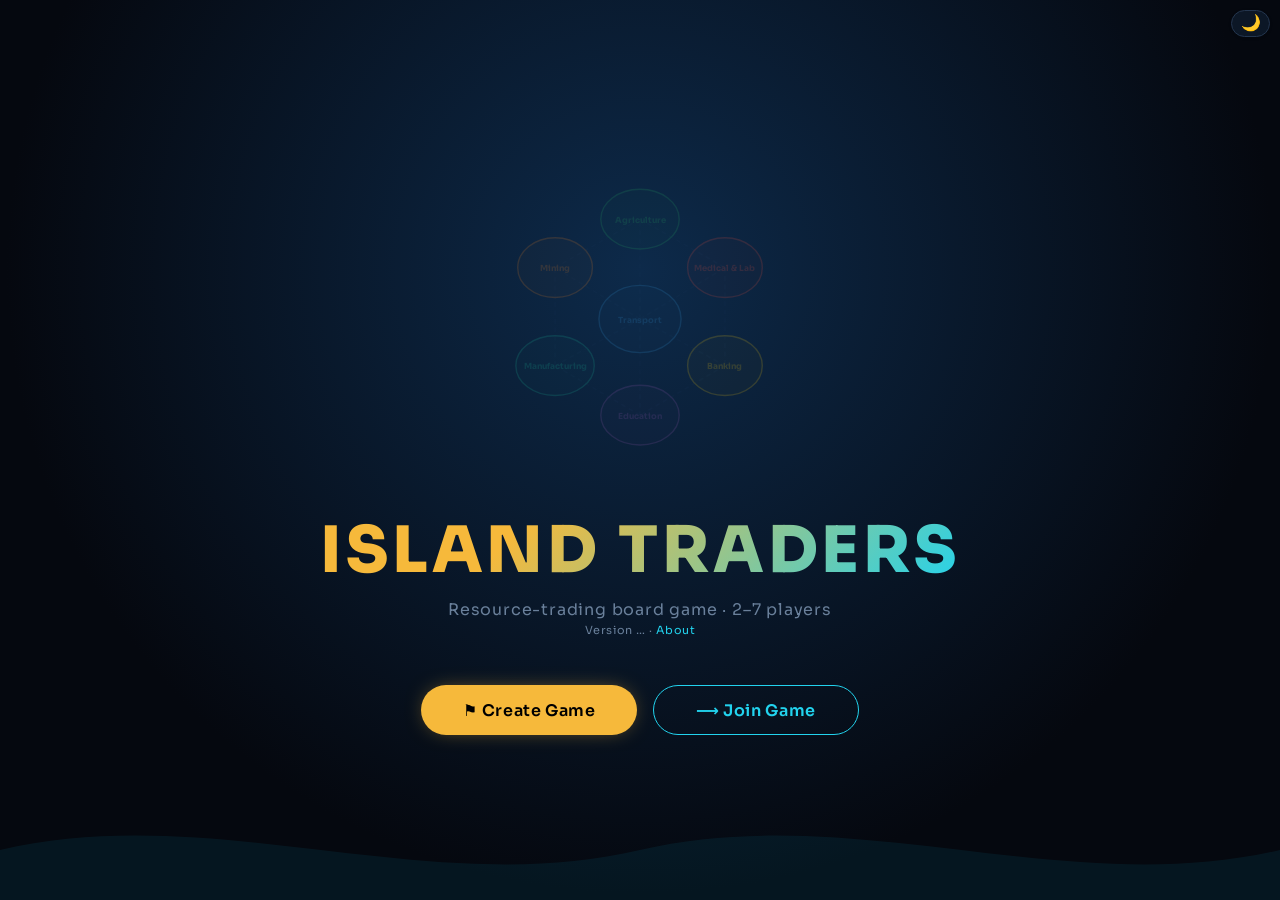
==== commit c1b18160: "Keep cross-island capital visible on an island tab filteredCapacity matched a capacity row's role st" ====
--- a/island_traders/server/static/index.html
+++ b/island_traders/server/static/index.html
@@ -312,7 +312,24 @@
   display:flex;align-items:center;justify-content:space-between;padding:0 1rem;
   gap:.5rem;min-height:48px;
 }
-.g-hdr .title{font-size:1rem;font-weight:700;color:var(--gold);white-space:nowrap}
+/* Wordmark (#23): was 1rem/700 gold on a dark bar, which read as thin and
+   washed out. Heavier weight, a size bump, positive tracking and a dark halo
+   lift it clear of the header; the anchor is split out so it doesn't inherit
+   the letter-spacing and drift away from the text. */
+.g-hdr .title{font-size:1.16rem;font-weight:800;color:var(--gold);white-space:nowrap;
+  letter-spacing:.03em;text-shadow:0 1px 3px rgba(0,0,0,.55);display:inline-flex;
+  align-items:center;gap:.38rem}
+.g-hdr .title .anchor{letter-spacing:0;font-size:1.05em;filter:drop-shadow(0 1px 2px rgba(0,0,0,.5))}
+:root[data-theme="day"] .g-hdr .title{text-shadow:0 1px 2px rgba(255,255,255,.65)}
+/* Island map nodes are clickable (#23): make that discoverable on hover and
+   keyboard-focusable for anyone not using a mouse. */
+.map-island{cursor:pointer;transition:opacity .15s ease,transform .15s ease;transform-origin:center}
+.map-island:hover ellipse,.map-island:focus-visible ellipse{fill-opacity:.55;stroke-width:2.5}
+.map-island:focus{outline:none}
+.map-island:focus-visible ellipse{stroke-dasharray:3,2}
+/* Island briefing artwork (#23) */
+.briefing-art{margin:0 0 .85rem;border:1px solid;border-radius:10px;overflow:hidden;line-height:0}
+.briefing-art img{width:100%;height:auto;max-height:210px;object-fit:cover;display:block}
 .season-badge{
   display:flex;align-items:center;gap:.5rem;
   background:var(--bg);border:1px solid var(--accent);border-radius:var(--radius);
@@ -343,6 +360,12 @@
   cursor:pointer;border:1px solid transparent;border-bottom:none;
 }
 .tab-btn.active{background:var(--panel);color:var(--heading);border-color:var(--border)}
+.tab-badge{display:inline-flex;align-items:center;justify-content:center;min-width:1.05em;height:1.05em;
+  margin-left:.35rem;border-radius:999px;background:var(--gold);color:#111;font-size:.66rem;font-weight:900}
+.consolidated-readonly #prompt-area,
+.consolidated-readonly #s-buyfloat-row,
+.consolidated-readonly #s-lend-row{display:none!important}
+.consolidated-readonly .hint-open{display:none!important}
 
 /* Trade Blotter (#210) — tabbed overlay on the Market Board */
 .blotter-tabs{display:flex;gap:2px;border-bottom:1px solid var(--border);margin-bottom:.6rem}
@@ -541,6 +564,21 @@
 .wealth-breakdown .wb-neg{color:#d98a8a}
 
 .mkt-row{display:flex;justify-content:space-between;align-items:center;padding:.12rem 0;font-size:.79rem}
+/* QoL breakdown (#227): a bar per scoring component so the player can see at a
+   glance which line is dragging the index down. */
+.qol-comps{margin:.3rem 0 .2rem;display:flex;flex-direction:column;gap:.22rem}
+.qol-comp-head{display:flex;justify-content:space-between;font-size:.7rem}
+.qol-bar{height:4px;border-radius:2px;background:rgba(127,127,127,.25);overflow:hidden;margin-top:.1rem}
+.qol-bar>i{display:block;height:100%;border-radius:2px;transition:width .25s ease}
+.qol-explain-btn{background:none;border:none;padding:0;margin:.15rem 0 .1rem;cursor:pointer;
+  font:inherit;font-size:.7rem;color:var(--dim);text-decoration:underline}
+.qol-explain-btn:hover{color:var(--text)}
+.qol-explain{font-size:.7rem;line-height:1.45;border-left:2px solid rgba(127,127,127,.3);
+  padding-left:.45rem;margin:.2rem 0 .1rem;max-height:15rem;overflow-y:auto}
+.qol-exp-item{margin-bottom:.4rem}
+.qol-explain ul{margin:.15rem 0 0;padding-left:.9rem}
+.qol-explain li{margin:.1rem 0}
+.qol-note{color:var(--dim);margin:.1rem 0}
 .mkt-row .res{color:var(--text)}
 /* Production schedule rows (per-output capacity + limiting factor) */
 .prod-sched-row{padding:.18rem 0;border-bottom:1px solid rgba(255,255,255,.04)}
@@ -721,9 +759,12 @@
    so the timer keeps ticking.  A separate overlay (#msg-overlay) from the
    IO-prompt overlay (#overlay) avoids clobbering an active game prompt. */
 #toast-stack{
-  position:fixed;top:.75rem;left:50%;transform:translateX(-50%);
+  /* Bottom-right, clear of the header/island-tab bar — a toast must never
+     cover the tabs (or their attention badges) it may be pointing at. */
+  position:fixed;right:1rem;bottom:1rem;
   z-index:400;display:flex;flex-direction:column;gap:.4rem;
-  max-width:min(520px,94vw);pointer-events:none;
+  align-items:flex-end;
+  max-width:min(420px,94vw);pointer-events:none;
 }
 .toast{
   pointer-events:auto;background:var(--panel);border:1px solid var(--border);
@@ -736,11 +777,12 @@
 .toast.error{border-left-color:var(--red)}
 .toast.success{border-left-color:var(--green)}
 .toast.info{border-left-color:var(--accent)}
+.toast.alert{border-left-color:var(--gold)}   /* action alerts (#3) */
 .toast .toast-msg{flex:1;white-space:pre-line;line-height:1.35}
 .toast .toast-x{cursor:pointer;color:var(--dim);font-weight:700;line-height:1}
 .toast.leaving{animation:toast-out .2s ease-in forwards}
-@keyframes toast-in{from{opacity:0;transform:translateY(-6px)}to{opacity:1;transform:translateY(0)}}
-@keyframes toast-out{from{opacity:1}to{opacity:0;transform:translateY(-6px)}}
+@keyframes toast-in{from{opacity:0;transform:translateY(8px)}to{opacity:1;transform:translateY(0)}}
+@keyframes toast-out{from{opacity:1}to{opacity:0;transform:translateY(8px)}}
 
 #msg-overlay{
   display:none;position:fixed;inset:0;background:rgba(0,0,0,.65);
@@ -1126,7 +1168,7 @@
       <ellipse cx="225" cy="58" rx="42" ry="32" fill="#27ae6022" stroke="#27ae60" stroke-width="1.5"/>
       <text x="225" y="62" text-anchor="middle" fill="#27ae60" font-size="9" font-weight="700">Agriculture</text>
       <ellipse cx="316" cy="110" rx="40" ry="32" fill="#e74c3c22" stroke="#e74c3c" stroke-width="1.5"/>
-      <text x="316" y="114" text-anchor="middle" fill="#e74c3c" font-size="9" font-weight="700">Healthcare</text>
+      <text x="316" y="114" text-anchor="middle" fill="#e74c3c" font-size="9" font-weight="700">Medical &amp; Lab</text>
       <ellipse cx="316" cy="215" rx="40" ry="32" fill="#f1c40f22" stroke="#f1c40f" stroke-width="1.5"/>
       <text x="316" y="219" text-anchor="middle" fill="#f1c40f" font-size="9" font-weight="700">Banking</text>
       <ellipse cx="225" cy="268" rx="42" ry="32" fill="#9b59b622" stroke="#9b59b6" stroke-width="1.5"/>
@@ -1394,7 +1436,7 @@
 <div id="screen-game" class="hidden">
   <div class="game-grid">
     <div class="g-hdr">
-      <span class="title">⚓ Island Traders</span>
+      <span class="title"><span class="anchor">⚓</span>Island Traders</span>
       <div class="season-badge" id="season-badge">
         <span class="season-year" id="hdr-year">Year 1</span>
         <span class="season-name" id="hdr-season">Spring</span>
@@ -1517,6 +1559,11 @@
         </div>
         <div class="stat"><span class="lbl">🏦 Island Treasury</span><span class="val gold" id="s-dollops" title="Your island's operating cash (buys inputs, pays wages & maintenance)">—</span></div>
         <div class="stat"><span class="lbl">Ownership</span><span class="val" id="s-ownership" title="Your equity stake in this island vs. authorized unissued shares">—</span></div>
+        <div class="stat" id="s-equity-sale-row" style="display:none">
+          <span class="lbl">Secondary equity</span>
+          <span class="val"><button class="btn-ghost btn-sm" onclick="openEquitySaleOffer()">Offer shares…</button></span>
+        </div>
+        <div id="s-equity-sales"></div>
         <div class="stat" id="s-buyfloat-row" style="display:none">
           <span class="lbl">Issue shares</span>
           <span class="val">
@@ -1533,6 +1580,7 @@
         <div class="stat" id="s-order-book-row" style="display:none;cursor:pointer" onclick="showOrderBookPopup()" title="Click to review and reorder your production queue">
           <span class="lbl">Order Book</span><span class="val" id="s-order-book-count">—</span>
         </div>
+        <div id="s-capital-orders" style="display:none"></div>
         <div id="s-training-decisions"></div>
         <div id="s-training-strip"></div>
         <div id="s-staffing-strip"></div>
@@ -1546,6 +1594,10 @@
           Inventory
           <button class="btn-ghost btn-sm" style="margin-left:auto;padding:.15rem .5rem;font-size:.7rem"
                   onclick="showInventoryPopup()" title="Show full inventory with market values">⊕</button>
+          <button class="btn-ghost btn-sm hidden" id="btn-island-transfer"
+                  style="padding:.15rem .5rem;font-size:.7rem"
+                  onclick="openIslandTransferDialog()"
+                  title="Move stock to another island you own — deemed cost at market price, 1 Freight per transfer">⇄ Transfer…</button>
         </h3>
         <div id="s-inventory">—</div>
       </div>
@@ -1562,8 +1614,23 @@
           <button class="btn-ghost btn-sm" style="margin-left:auto;padding:.15rem .5rem;font-size:.7rem"
                   onclick="showConstraintPopup()" title="Show production constraints">⚠</button>
         </h3>
+        <!-- Rebuild levy banner (Wave 5.1): amber notice + Pay Levy while a
+             disaster rebuild levy is outstanding and blocking repairs. -->
+        <div id="levy-banner" style="display:none"></div>
         <div id="s-capital-portfolio" style="font-size:.8rem;color:var(--dim)">No capital</div>
         <div id="s-capacity-outputs" style="margin-top:.5rem;font-size:.8rem"></div>
+        <!-- #4 What-If: interactive "to make N of X, what do I need vs hold?" -->
+        <details id="whatif-box" style="margin-top:.6rem;font-size:.78rem">
+          <summary style="cursor:pointer;color:var(--gold);font-weight:600">What-If planner</summary>
+          <div style="display:flex;gap:.4rem;align-items:center;margin:.45rem 0 .3rem;flex-wrap:wrap">
+            <select id="whatif-output" onchange="renderWhatIf()"
+                    style="flex:1;min-width:9rem;background:var(--panel);color:var(--text);border:1px solid var(--line);border-radius:.3rem;padding:.25rem"></select>
+            <label style="color:var(--dim)">make</label>
+            <input id="whatif-qty" type="number" min="0" step="1" oninput="renderWhatIf()"
+                   style="width:5rem;background:var(--panel);color:var(--text);border:1px solid var(--line);border-radius:.3rem;padding:.25rem">
+          </div>
+          <div id="whatif-result"></div>
+        </details>
       </div>
       <div class="section" data-tile="build" data-tile-label="Build &amp; Develop">
         <h3 style="display:flex;align-items:center;gap:.4rem">
@@ -1591,6 +1658,32 @@
                   onclick="showLoansPopup()" title="Show all loans in a detail view">⊕</button>
         </h3>
         <div id="s-loans-detail" style="font-size:.8rem;color:var(--dim)">No active loans</div>
+      </div>
+
+      <!-- #3 User-defined action alerts (client-only, localStorage) -->
+      <div class="section" data-tile="alerts" data-tile-label="My alerts">
+        <h3>My Alerts</h3>
+        <div style="display:flex;gap:.3rem;align-items:center;flex-wrap:wrap;font-size:.74rem;margin-bottom:.35rem">
+          <select id="alert-type" onchange="onAlertTypeChange()"
+                  style="background:var(--panel);color:var(--text);border:1px solid var(--line);border-radius:.3rem;padding:.2rem">
+            <option value="price_below">Price below</option>
+            <option value="price_above">Price above</option>
+            <option value="stock_below">My stock below</option>
+            <option value="bid_appears">Bid appears for</option>
+            <option value="treasury_below">Treasury below</option>
+          </select>
+          <select id="alert-res"
+                  style="background:var(--panel);color:var(--text);border:1px solid var(--line);border-radius:.3rem;padding:.2rem"></select>
+          <input id="alert-thresh" type="number" step="1" placeholder="value"
+                 style="width:5rem;background:var(--panel);color:var(--text);border:1px solid var(--line);border-radius:.3rem;padding:.2rem">
+          <button class="btn-ghost btn-sm" onclick="addAlert()">+ Add</button>
+        </div>
+        <div id="alert-list" style="font-size:.75rem;color:var(--dim)">No alerts set.</div>
+        <div style="font-size:.7rem;color:var(--dim);margin-top:.35rem">
+          These watch numbers. For alerts on <em>events</em> — disasters, trades,
+          training, keywords — use <a href="#" onclick="openAlertSettings();return false"
+             style="color:var(--accent)">🔔 Alerts</a> on the event log.
+        </div>
       </div>
     </div>
 
@@ -1677,6 +1770,8 @@
         <button class="lf-btn"        data-f="trades"   onclick="setLogFilter('trades')">Trades</button>
         <button class="lf-btn"        data-f="events"   onclick="setLogFilter('events')">Events</button>
         <button class="lf-btn"        data-f="training" onclick="setLogFilter('training')">Training</button>
+        <button class="lf-btn" id="log-alert-btn" onclick="openAlertSettings()"
+                title="Pop a toast when a tracked kind of event appears in the log">🔔 Alerts</button>
         <span class="log-search" id="log-search">
           <span class="ls-icon">🔍</span>
           <input type="text" id="log-search-input" placeholder="Search log…"
@@ -1826,6 +1921,7 @@
 let ws = null;
 let myPlayerId = null;
 let myPlayerIdx = null;
+let actingEnginePlayerId = null;
 
 // Season/year header: guarded so it never regresses. Season transitions run
 // on a separate game thread from the async WS request handlers; an in-flight
@@ -1872,6 +1968,9 @@
 let appVersion = null;
 let activeTabRole = null;
 let builtTabsForRoles = null; // serialised role list used to build the current tab bar
+let activePromptPlayerId = null;
+const promptByIslandId = new Map();
+let renderingStoredPrompt = false;
 // Simultaneous-play state
 let seasonTimerEnd = 0;       // Date.now() ms; 0 = no active season timer
 let seasonTimerInterval = null;
@@ -1887,7 +1986,7 @@
   'Educator':     'Education, Research and Training',
   'Banker':       'Banking and Insurance',
   'Manufacturer': 'Manufacturing',
-  'Doctor':       'Healthcare and Health Research',
+  'Doctor':       'Medical & Laboratory',
 };
 const ROLE_SHORT_NAMES = {
   'Farmer':       'Agriculture',
@@ -1896,7 +1995,7 @@
   'Educator':     'Education',
   'Banker':       'Finance',
   'Manufacturer': 'Manufacturing',
-  'Doctor':       'Healthcare',
+  'Doctor':       'Medical & Laboratory',
 };
 const ROLE_ART = {
   Farmer: {
@@ -1975,7 +2074,7 @@
     full: `You produce Farm Machinery, Mining Equipment, Medical Devices, and Transport Equipment. You choose a product line each season, so foresight matters more than brute volume.<br><br>Your strongest strategy is to forecast one season ahead: the manufacturer who answers only today’s shortage is late; the manufacturer who predicts tomorrow’s constraint becomes everyone else’s architect.`
   },
   Doctor: {
-    title: 'Healthcare and Health Research Island',
+    title: 'Medical & Laboratory Island',
     summary: 'Sell resilience. Produce MedicalSupplies and Vaccine, protect your specialist workforce, and be ready to dispatch Nurses when food crises threaten productivity.',
     complexity: { level: 'High', note: 'A production loop plus medical-staffing contracts, nurse-travel logistics, vaccines, and insurance certification — lots of moving parts and inter-island timing.' },
     priorities: ['Keep Expertise and Lab Equipment', 'Protect medical staff', 'Source PassengerSeats for nurse travel'],
@@ -2018,6 +2117,8 @@
   }
 }
 restoreIdentity();
+// #3: alert rules are per-browser and outlive the session.
+document.addEventListener('DOMContentLoaded', loadAlertRules);
 
 // ==================== QUICK-SEAT (playtest URLs) ====================
 // Dev/playtest convenience: pre-composed URLs that create-or-join a room,
@@ -2229,6 +2330,8 @@
   if (name === 'game') {
     builtTabsForRoles = null;
     activeTabRole = null;
+    actingEnginePlayerId = null;
+    activePromptPlayerId = null;
     document.getElementById('island-tabs').innerHTML = '';
     _loadColW();
     restoreLayoutPrefs();
@@ -2340,6 +2443,9 @@
   currentRoomId = room.room_id;
   currentRoom = room;
   myPlayerIdx = null;
+  actingEnginePlayerId = null;
+  activePromptPlayerId = null;
+  promptByIslandId.clear();
   // A fresh room join starts back at Year 1 Spring; reset the season-header
   // guard so it doesn't refuse to display an "earlier" season than one shown
   // in a previous room during this same page session.
@@ -2439,6 +2545,7 @@
   // and return to the landing screen.
   if (ws) { ws.onclose = null; try { ws.close(); } catch(_) {} ws = null; }
   currentRoomId = null; currentRoom = null; myPlayerId = null; myPlayerIdx = null;
+  actingEnginePlayerId = null; activePromptPlayerId = null; promptByIslandId.clear();
   showScreen('landing');
   refreshPublicRooms();
 }
@@ -2650,7 +2757,21 @@
 function showIslandBriefing(role) {
   const b = ISLAND_BRIEFINGS[role];
   if (!b) return;
-  const body = `<p style="line-height:1.5">${b.full}</p>
+  // #23: lead with the island's artwork, matched to the current season's
+  // time of day so the briefing looks like the island the player is seeing.
+  const art = ROLE_ART[role];
+  let hero = '';
+  if (art) {
+    const season = (gameState && gameState.season) || '';
+    const url = art[artTimeOfDay(season)] || art.day || art.night;
+    if (url) {
+      const color = ROLE_COLORS[role] || '#aaa';
+      hero = `<div class="briefing-art" style="border-color:${color}55">`
+        + `<img src="${esc(url)}" alt="${esc(b.title)}"/></div>`;
+    }
+  }
+  const body = `${hero}
+    <p style="line-height:1.5">${b.full}</p>
     ${complexityLine(b)}
     <div style="margin-top:.8rem;font-size:.82rem;color:var(--dim)"><strong>Priorities:</strong> ${b.priorities.map(esc).join(' · ')}</div>
     <button class="btn-gold btn-sm" style="margin-top:1rem" onclick="hideOverlay()">Close</button>`;
@@ -2975,55 +3096,91 @@
   if (raw === null) return;
   const n = parseInt(raw, 10);
   if (!Number.isFinite(n) || n <= 0) return;
-  ws.send(JSON.stringify({ type: 'buy_out_float', shares: n }));
-}
-
-// ==================== PER-ISLAND VIEW (#252) ====================
-// Capital with role "Any" (kitchens, housing, workshops) serves whichever
-// island needs it, so it belongs on every island tab — not only Consolidated.
-const SHARED_CAPITAL_ROLE = 'Any';
-
-function capitalOnIsland(entry, role) {
-  return entry.role === role || entry.role === SHARED_CAPITAL_ROLE;
-}
-
-// Return a capacity object filtered to a single island's outputs + capital,
-// with that island's worker bands substituted in.  When role is null / 'ALL',
-// returns the original unfiltered object.
-function filteredCapacity(capacity, role, bandCounts) {
+  sendWsMessage({ type: 'buy_out_float', shares: n });
+}
+
+function openEquitySaleOffer() {
+  const island = selectedIslandPlayer();
+  const others = (gameState?.owners || []).filter(o => o.owner_id !== myPlayerId);
+  if (!island || !others.length) {
+    showToast('No named buyer is available.', { type: 'info' }); return;
+  }
+  showPromptModal('Offer island shares', {
+    intro: `Sell shares in ${island.name}. Payment goes to your personal cash, not the island treasury. Buyers: ${others.map(o => `${o.name} (${o.owner_id})`).join(', ')}.`,
+    fields: [
+      {name:'buyer_id', label:'Buyer', value:others[0].owner_id,
+       validate:v => others.some(o => o.owner_id === v) ? null : 'Enter a player ID from the ownership list.'},
+      {name:'shares', label:'Shares', type:'number', value:'1',
+       validate:v => (+v > 0 && +v <= island.owns_pct) ? null : `Enter 1–${island.owns_pct} shares.`},
+      {name:'price', label:'Total price (Dp)', type:'number', value:String(island.share_price || 0),
+       validate:v => +v > 0 ? null : 'Enter a positive total price.'},
+    ],
+    submitLabel:'Send offer',
+    onSubmit: vals => {
+      const shares = parseInt(vals.shares, 10);
+      const send = () => sendWsMessage({type:'equity_sale_offer', island_id:island.player_id,
+        buyer_id:vals.buyer_id, shares, price:parseFloat(vals.price)});
+      if ((island.owns_pct - shares) <= 50) {
+        showConfirmModal('Control warning',
+          `This sale leaves you with ${island.owns_pct - shares}% and may transfer operational control to the largest holder.`,
+          {confirmLabel:'Send anyway', danger:true, onConfirm:send});
+      } else send();
+    },
+  });
+}
+
+function renderEquitySales() {
+  const wrap = document.getElementById('s-equity-sales');
+  if (!wrap) return;
+  const active = (gameState?.equity_sales || []).filter(s =>
+    s.status === 'pending' || s.status === 'countered');
+  wrap.innerHTML = active.map(s => {
+    const awaitingMe = s.awaiting_owner_id === myPlayerId;
+    const canCounter = awaitingMe && s.buyer_id === myPlayerId && !s.countered;
+    const actions = awaitingMe ? `<div style="display:flex;gap:.25rem;margin-top:.35rem">
+      <button class="btn-gold btn-sm" onclick="respondEquitySale(${s.sale_id},'accept')">Accept</button>
+      ${canCounter ? `<button class="btn-ghost btn-sm" onclick="counterEquitySale(${s.sale_id},${s.price})">Counter…</button>` : ''}
+      <button class="btn-ghost btn-sm" onclick="respondEquitySale(${s.sale_id},'decline')">Decline</button>
+    </div>` : '<div style="color:var(--dim);font-size:.75rem">Awaiting response</div>';
+    return `<div class="deal-card" style="margin-top:.45rem;font-size:.8rem">
+      <b>${esc(s.island_name)}</b>: ${s.shares} shares for ${s.price} Dp<br>
+      ${esc(s.seller_name)} → ${esc(s.buyer_name)}${actions}</div>`;
+  }).join('');
+}
+
+function respondEquitySale(sale_id, action, price=null) {
+  const msg = {type:'equity_sale_respond', sale_id, action};
+  if (price != null) msg.price = price;
+  sendWsMessage(msg);
+}
+function counterEquitySale(sale_id, currentPrice) {
+  showPromptModal('Counter-offer', {fields:[{name:'price', label:'Total price (Dp)',
+    type:'number', value:String(currentPrice), validate:v => +v > 0 ? null : 'Enter a positive price.'}],
+    submitLabel:'Send counter', onSubmit:v => respondEquitySale(sale_id,'counter',parseFloat(v.price))});
+}
+
+// ==================== PRODUCTION CAPACITY PANEL ====================
+// Return a capacity object filtered to a single role's outputs + capital.
+// When role is null / 'ALL', returns the original unfiltered object.
+// Rows whose "role" is not one of the seven island roles: catalogue equipment
+// with role "Any" (Kitchen, Industrial Kitchen, Food Store, Laboratory
+// Equipment) and the synthesized "Kitchen" Food output line. They belong to
+// whichever island owns them, so an island tab must keep them rather than
+// filter them out along with another island's plant.
+const CROSS_ISLAND_ROLES = new Set(['Any', 'Kitchen']);
+
+function onThisIsland(entry, role) {
+  return entry.role === role || CROSS_ISLAND_ROLES.has(entry.role);
+}
+
+function filteredCapacity(capacity, role) {
   if (!capacity || !role || role === 'ALL') return capacity;
   return {
-    outputs:            (capacity.outputs || []).filter(o => o.role === role),
-    capital_owned:      (capacity.capital_owned || []).filter(o => capitalOnIsland(o, role)),
-    capital_in_transit: (capacity.capital_in_transit || []).filter(o => capitalOnIsland(o, role)),
-    band_counts:        bandCounts || capacity.band_counts,
+    outputs:            (capacity.outputs || []).filter(o => onThisIsland(o, role)),
+    capital_owned:      (capacity.capital_owned || []).filter(o => onThisIsland(o, role)),
+    capital_in_transit: (capacity.capital_in_transit || []).filter(o => onThisIsland(o, role)),
+    band_counts:        capacity.band_counts,   // workforce is shared
   };
-}
-
-// A player holding several roles is a single island to the engine — one
-// treasury, one inventory, one roster.  The server attributes those pooled
-// figures per island (`me.islands`, see models/island_view.py) so an island
-// tab can render as if that island were the only one the player held.
-// Consolidated — and any single-role player — keeps the raw player payload.
-function islandEntry(player, role) {
-  if (!player || !role || role === 'ALL') return null;
-  return (player.islands || []).find(i => i.role === role) || null;
-}
-
-// The player payload with the selected island's figures substituted in.
-// Fields the engine tracks at player level (net worth, personal cash, equity,
-// loans) stay consolidated — they belong to the owner, not to one island.
-function islandView(player, role) {
-  const entry = islandEntry(player, role);
-  return entry ? Object.assign({}, player, entry) : player;
-}
-
-// True when an action belongs on the selected island's tab: it either names
-// that island, or names none at all (every island can take it).
-function actionOnIsland(opt, role) {
-  if (!role || role === 'ALL') return true;
-  const roles = opt.roles || [];
-  return roles.length === 0 || roles.includes(role);
 }
 
 function playerRoles(player) {
@@ -3048,13 +3205,181 @@
   return (roles || []).map(r => short ? roleShortName(r) : roleDisplayName(r)).join(', ');
 }
 
+function ownedIslandPlayers() {
+  if (!gameState || !Array.isArray(gameState.players)) return [];
+  return gameState.players.filter(p =>
+    p && (p.lobby_player_id === myPlayerId || p.owner_id === myPlayerId));
+}
+
+function ownerBlockForMe() {
+  return (gameState && Array.isArray(gameState.owners))
+    ? gameState.owners.find(o => o.owner_id === myPlayerId || o.lobby_player_id === myPlayerId)
+    : null;
+}
+
+// ---- Intra-owner island transfers (Wave 8.4) ------------------------------
+// Goods move between two islands the viewer owns at a deemed cost (market
+// reference price, treasury to treasury) plus 1 Freight from the sender.
+
+function _transferQuote() {
+  const res = document.getElementById('xfer-res')?.value;
+  const qty = Math.max(0, parseInt(document.getElementById('xfer-qty')?.value, 10) || 0);
+  const el = document.getElementById('xfer-quote');
+  if (!el) return;
+  const px = gameState.market?.[res]?.formula_price;
+  if (!res || !qty || px == null) { el.textContent = '—'; return; }
+  el.textContent = `Deemed cost ${(px * qty).toFixed(2)} Dp paid to the sender · 1 Freight consumed`;
+}
+
+function openIslandTransferDialog() {
+  const me = selectedIslandPlayer();
+  const others = ownedIslandPlayers().filter(p => p.player_id !== me?.player_id);
+  if (!me || !others.length) {
+    showToast('You need a second island to transfer stock.', { type: 'info' });
+    return;
+  }
+  const stock = Object.entries(me.inventory || {}).filter(([, q]) => q > 0);
+  if (!stock.length) {
+    showToast('No stock to transfer on this island.', { type: 'info' });
+    return;
+  }
+  const resOpts = stock.map(([r, q]) =>
+    `<option value="${esc(r)}">${esc(r)} (${q})</option>`).join('');
+  const destOpts = others.map(p =>
+    `<option value="${p.player_id}">${esc(p.name)} — ${esc(displayRoles(p.role_names || p.roles, true))}</option>`).join('');
+  showPopup(`Transfer from ${esc(me.name)}`, `
+    <div style="display:flex;flex-direction:column;gap:.6rem;min-width:280px">
+      <label>Resource
+        <select id="xfer-res" onchange="_transferQuote()">${resOpts}</select></label>
+      <label>Quantity
+        <input id="xfer-qty" type="number" min="1" value="1" oninput="_transferQuote()"/></label>
+      <label>To island
+        <select id="xfer-dest">${destOpts}</select></label>
+      <div id="xfer-quote" style="font-size:.8rem;color:var(--dim)">—</div>
+    </div>`, {
+    footerActions: `<button class="btn-ghost" onclick="closeOverlay()">Cancel</button>
+      <button class="btn-primary" onclick="submitIslandTransfer()">Transfer</button>`,
+  });
+  _transferQuote();
+}
+
+function submitIslandTransfer() {
+  const res = document.getElementById('xfer-res')?.value;
+  const qty = parseInt(document.getElementById('xfer-qty')?.value, 10) || 0;
+  const dest = parseInt(document.getElementById('xfer-dest')?.value, 10);
+  if (!res || qty <= 0 || !Number.isFinite(dest)) {
+    showToast('Pick a resource, quantity and destination.', { type: 'error' });
+    return;
+  }
+  sendWsMessage({ type: 'island_transfer', resource: res, quantity: qty, to_island_id: dest });
+}
+
+function currentIslandId() {
+  if (activeTabRole === 'ALL') return null;
+  if (activeTabRole == null || activeTabRole === '') return actingEnginePlayerId;
+  const n = Number(activeTabRole);
+  return Number.isFinite(n) ? n : actingEnginePlayerId;
+}
+
+function currentActionIslandId() {
+  return currentIslandId();
+}
+
+function setActiveIslandId(engineId) {
+  const id = Number(engineId);
+  if (!Number.isFinite(id)) return false;
+  const idx = (gameState?.players || []).findIndex(p => p.player_id === id);
+  if (idx < 0) return false;
+  actingEnginePlayerId = id;
+  activeTabRole = String(id);
+  myPlayerIdx = idx;
+  return true;
+}
+
+function selectedIslandPlayer() {
+  if (!gameState) return null;
+  const id = currentIslandId();
+  if (id != null) {
+    const p = gameState.players.find(x => x.player_id === id);
+    if (p) return p;
+  }
+  const owned = ownedIslandPlayers();
+  if (owned.length && setActiveIslandId(owned[0].player_id)) return owned[0];
+  return null;
+}
+
+function sumObjects(rows, key) {
+  const out = {};
+  rows.forEach(row => {
+    Object.entries(row[key] || {}).forEach(([k, v]) => {
+      if (typeof v === 'number') out[k] = (out[k] || 0) + v;
+    });
+  });
+  return out;
+}
+
+function consolidatedPlayerView(owned, owner) {
+  const first = owned[0] || {};
+  const sum = key => owned.reduce((n, p) => n + (Number(p[key]) || 0), 0);
+  const inventory = sumObjects(owned, 'inventory');
+  const wealthBreakdown = sumObjects(owned, 'wealth_breakdown');
+  return {
+    ...first,
+    __consolidated: true,
+    player_id: null,
+    name: owner?.name || first.owner_name || 'Consolidated',
+    roles: owned.flatMap(playerRoles),
+    role_names: owned.flatMap(playerRoles),
+    dollops: Math.round(sum('dollops') * 10) / 10,
+    treasury: Math.round(sum('treasury') * 10) / 10,
+    personal_cash: owner?.personal_cash ?? first.personal_cash ?? 0,
+    shareholder_loan_receivable: owner?.shareholder_loan_receivable ?? 0,
+    shareholder_loan_owed: Math.round(sum('shareholder_loan_owed') * 10) / 10,
+    net_worth: owner?.consolidated_position ?? owner?.net_worth ?? sum('net_worth'),
+    owner_consolidated_position: owner?.consolidated_position ?? owner?.net_worth ?? sum('net_worth'),
+    wealth: Math.round(sum('wealth') * 10) / 10,
+    wealth_breakdown: wealthBreakdown,
+    loans_outstanding: Math.round(sum('loans_outstanding') * 10) / 10,
+    loans_receivable: Math.round(sum('loans_receivable') * 10) / 10,
+    equipment_value: Math.round(sum('equipment_value') * 10) / 10,
+    workforce_count: sum('workforce_count'),
+    workforce_active: sum('workforce_active'),
+    workforce_bands: sumObjects(owned, 'workforce_bands'),
+    workforce_training_bands: sumObjects(owned, 'workforce_training_bands'),
+    workforce_professions: {},
+    training_decisions: [],
+    training_pipeline: [],
+    staffing_contracts: [],
+    transfer_offers: [],
+    order_book: [],
+    policies: [],
+    policies_detail: [],
+    loans_detail: [],
+    leases_detail: [],
+    inventory,
+    capacity: {},
+    decision_hints: [],
+    workforce_efficiency: '—',
+    production_capacity: '—',
+    population: sum('population'),
+    campus_load: 0,
+    visiting_staff_count: 0,
+    owns_pct: null,
+    unissued_pct: null,
+    unissued_shares: 0,
+  };
+}
+
 // Capital Equipment Order form (#185): collects order conditions and sends a
 // `capital_order` offer. The server routes it to the Manufacturer review flow.
 let capOrderItem = null;
+let capOrderAmendment = null;
+let capOrderBuyerOfferTouched = false;
+let capOrderBuyerOffer = null;
 function moneyDp(value) {
   return `${(Math.round((Number(value) || 0) * 100) / 100).toFixed(2)} Dp`;
 }
-function openCapitalOrder(itemId) {
+function openCapitalOrder(itemId, amendment = capOrderAmendment) {
   const me = gameState && gameState.players[myPlayerIdx];
   const cat = (me && me.capacity && me.capacity.capital_catalogue) || [];
   const it = cat.find(c => c.item_id === itemId);
@@ -3063,14 +3388,24 @@
   const arrival = it.delivery_seasons === 0 ? 'arrives now'
     : `${it.delivery_seasons}-season delivery`;
   document.getElementById('cap-order-item').textContent =
-    `${it.name} — ${it.cost} Dp · ${arrival}`;
-  document.getElementById('cap-order-maintenance').checked = true;
-  document.getElementById('cap-order-term').value = '3';
-  document.getElementById('cap-order-predictive').checked = true;
-  document.getElementById('cap-order-spares-toggle').checked = false;
-  document.getElementById('cap-order-spares').value = 0;
-  document.getElementById('cap-order-expedited').checked = false;
-  document.getElementById('cap-order-financing').checked = false;
+    `${it.name} — ${it.cost} Dp · ${arrival}${amendment ? ` · amending #${amendment.negotiation_id}` : ''}`;
+  document.getElementById('cap-order-maintenance').checked = amendment
+    ? amendment.maintenance_term_years > 0 : true;
+  document.getElementById('cap-order-term').value = amendment
+    ? String(amendment.maintenance_term_years || 0) : '3';
+  document.getElementById('cap-order-predictive').checked = amendment
+    ? !!amendment.predictive_maintenance : true;
+  document.getElementById('cap-order-spares-toggle').checked = amendment
+    ? (amendment.spares_kits || 0) > 0 : false;
+  document.getElementById('cap-order-spares').value = amendment
+    ? (amendment.spares_kits || 0) : 0;
+  document.getElementById('cap-order-expedited').checked = amendment
+    ? !!amendment.expedited_eligible : false;
+  document.getElementById('cap-order-financing').checked = amendment
+    ? !!amendment.financing : false;
+  capOrderAmendment = amendment || null;
+  capOrderBuyerOfferTouched = !!amendment;
+  capOrderBuyerOffer = amendment ? Number(amendment.buyer_offer) : null;
   document.querySelectorAll('#capital-order-overlay .cap-info').forEach(el => el.classList.remove('active'));
   updateCapOrderTotal();
   document.getElementById('capital-order-overlay').classList.add('active');
@@ -3078,10 +3413,19 @@
 function closeCapitalOrder() {
   document.getElementById('capital-order-overlay').classList.remove('active');
   capOrderItem = null;
+  capOrderAmendment = null;
+  capOrderBuyerOfferTouched = false;
+  capOrderBuyerOffer = null;
 }
 function toggleCapOrderInfo(key) {
   const el = document.getElementById(`cap-info-${key}`);
   if (el) el.classList.toggle('active');
+}
+function onCapOrderOfferInput() {
+  const offerEl = document.getElementById('cap-order-buyer-offer');
+  if (offerEl) capOrderBuyerOffer = Number(offerEl.value);
+  capOrderBuyerOfferTouched = true;
+  updateCapOrderTotal();
 }
 // "Purchase Equipment" action → pick a buildable item, then open the #185/#188
 // order form for it (term contract, financing, etc.). Replaces the legacy
@@ -3142,12 +3486,14 @@
   document.getElementById('cap-pick-list').innerHTML = rows.join('');
   document.getElementById('capital-pick-overlay').classList.add('active');
 }
-function closeCapitalPicker() {
+function closeCapitalPicker(keepAmendment = false) {
   document.getElementById('capital-pick-overlay').classList.remove('active');
+  if (!keepAmendment) capOrderAmendment = null;
 }
 function pickCapitalItem(itemId) {
-  closeCapitalPicker();
-  openCapitalOrder(itemId);
+  const amendment = capOrderAmendment;
+  closeCapitalPicker(true);
+  openCapitalOrder(itemId, amendment);
 }
 // #188 maintenance/warranty contract cost per $100, by term: [baseline, predictive].
 const CAP_CONTRACT_PER_100 = {
@@ -3187,7 +3533,31 @@
       : 'Optional';
   const _me = gameState && gameState.players && gameState.players[myPlayerIdx];
   const _cash = (_me && (_me.treasury ?? _me.dollops)) || 0;
-  const _short = total > _cash;
+  // Self-order pricing (Wave 5.3): when the Manufacturer orders a manufactured
+  // item from itself there is no counterparty — it settles at 20% of list
+  // price (plus spares kits at cost) as a sunk cost; inputs are still consumed.
+  const _isSelfOrder = !capOrderItem.cash_only
+    && ((_me && (_me.role_names || _me.roles)) || []).includes('Manufacturer');
+  if (_isSelfOrder) {
+    const selfCost = Math.round(0.20 * capOrderItem.cost * 100) / 100;
+    const selfTotal = Math.round((selfCost + sparesCost) * 100) / 100;
+    const _selfShort = selfTotal > _cash;
+    document.getElementById('cap-order-total').innerHTML = `
+      <div class="cap-quote-row" style="color:${_selfShort ? 'var(--red)' : 'var(--dim)'}"><div class="cap-quote-label">Cash available</div><div class="cap-quote-value">${moneyDp(_cash)}${_selfShort ? ' — short, lower the order' : ''}</div></div>
+      <div class="cap-quote-row"><div class="cap-quote-label">List price</div><div class="cap-quote-value">${moneyDp(capOrderItem.cost)}</div></div>
+      <div class="cap-quote-row"><div class="cap-quote-label">Self-build price (20% of list)</div><div class="cap-quote-value">${moneyDp(selfCost)}</div></div>
+      <div class="cap-quote-row"><div class="cap-quote-label">Spares ×${kits} (at cost)</div><div class="cap-quote-value">${moneyDp(sparesCost)}</div></div>
+      <div class="cap-quote-row total"><div class="cap-quote-label">Self-build total</div><div class="cap-quote-value">${moneyDp(selfTotal)}</div></div>
+      <div class="cap-quote-row contingent"><div class="cap-quote-label">You build this yourself — no markup; inputs are consumed as usual</div><div class="cap-quote-value"></div></div>
+    `;
+    return;
+  }
+  if (!capOrderBuyerOfferTouched || !Number.isFinite(capOrderBuyerOffer)) {
+    capOrderBuyerOffer = total;
+  }
+  const offer = Math.round(Math.max(0, capOrderBuyerOffer) * 100) / 100;
+  const premium = Math.round((offer - total) * 100) / 100;
+  const _short = offer > _cash;
   document.getElementById('cap-order-total').innerHTML = `
     <div class="cap-quote-row" style="color:${_short ? 'var(--red)' : 'var(--dim)'}"><div class="cap-quote-label">Cash available</div><div class="cap-quote-value">${moneyDp(_cash)}${_short ? ' — short, finance or lower the order' : ''}</div></div>
     <div class="cap-quote-row"><div class="cap-quote-label">List price</div><div class="cap-quote-value">${moneyDp(capOrderItem.cost)}</div></div>
@@ -3195,6 +3565,8 @@
     <div class="cap-quote-row"><div class="cap-quote-label">Manufacturer guarantee</div><div class="cap-quote-value">${moneyDp(0)}</div></div>
     <div class="cap-quote-row"><div class="cap-quote-label">Spares ×${kits}</div><div class="cap-quote-value">${moneyDp(sparesCost)}</div></div>
     <div class="cap-quote-row total"><div class="cap-quote-label">Recommended total</div><div class="cap-quote-value">${moneyDp(total)}</div></div>
+    <div class="cap-quote-row"><div class="cap-quote-label">Your offer</div><div class="cap-quote-value"><input id="cap-order-buyer-offer" type="number" min="0.01" step="0.01" value="${offer.toFixed(2)}" oninput="onCapOrderOfferInput()" style="width:7.5rem;text-align:right"> Dp</div></div>
+    <div class="cap-quote-row contingent"><div class="cap-quote-label">${premium >= 0 ? `+${moneyDp(premium)} — priority` : `${moneyDp(premium)} below recommendation`}</div><div class="cap-quote-value"></div></div>
     <div class="cap-quote-row contingent"><div class="cap-quote-label">+ Expedited repair, if eligible</div><div class="cap-quote-value">~${moneyDp(expeditedEstimate)}</div></div>
   `;
 }
@@ -3202,14 +3574,17 @@
   if (!capOrderItem) return;
   const wantsMaintenance = document.getElementById('cap-order-maintenance').checked;
   const wantsSpares = document.getElementById('cap-order-spares-toggle').checked;
+  const buyerOffer = Number(document.getElementById('cap-order-buyer-offer')?.value);
   sendWsMessage({
-    type: 'capital_order',
+    type: capOrderAmendment ? 'capital_order_amend' : 'capital_order',
+    ...(capOrderAmendment ? { negotiation_id: capOrderAmendment.negotiation_id } : {}),
     item_id: capOrderItem.item_id,
     maintenance_term_years: wantsMaintenance ? parseInt(document.getElementById('cap-order-term').value, 10) : 0,
     predictive_maintenance: wantsMaintenance && document.getElementById('cap-order-predictive').checked,
     spares_kits: wantsSpares ? Math.max(0, parseInt(document.getElementById('cap-order-spares').value || '0', 10)) : 0,
     expedited_eligible: document.getElementById('cap-order-expedited').checked,
     financing: document.getElementById('cap-order-financing').checked,
+    buyer_offer: Number.isFinite(buyerOffer) ? buyerOffer : undefined,
   });
   closeCapitalOrder();
 }
@@ -3367,6 +3742,41 @@
   sendWsMessage({ type: 'capital_negotiation_accept', negotiation_id: nid });
 }
 
+function myCapitalOrder(nid) {
+  return ((gameState && gameState.my_capital_negotiations) || [])
+    .find(order => Number(order.negotiation_id) === Number(nid));
+}
+
+function amendCapitalOrder(nid) {
+  const order = myCapitalOrder(nid);
+  if (!order) return;
+  capOrderAmendment = order;
+  openCapitalPicker();
+}
+
+function sweetenCapitalOrder(nid) {
+  const order = myCapitalOrder(nid);
+  if (!order) return;
+  showPromptModal('Sweeten capital order', {
+    submitLabel: 'Raise offer',
+    intro: 'A higher offer moves ahead of lower-premium unlocked orders. Locked production never moves.',
+    fields: [{
+      name: 'buyer_offer', label: 'New total offer (Dp)', type: 'number',
+      value: String((Number(order.buyer_offer) + 1).toFixed(2)),
+      validate: value => (!Number.isFinite(Number(value)) || Number(value) <= Number(order.buyer_offer))
+        ? 'Enter an offer above the current total.' : null,
+    }],
+    onSubmit: values => sendWsMessage({
+      type: 'capital_order_sweeten', negotiation_id: nid,
+      buyer_offer: Number(values.buyer_offer),
+    }),
+  });
+}
+
+function cancelCapitalOrder(nid) {
+  sendWsMessage({ type: 'capital_order_cancel', negotiation_id: nid });
+}
+
 function onCapitalNegotiationAck(msg) {
   if (msg.negotiation) _mergeCapNeg(msg.negotiation);
   renderCapitalNegotiationAlerts();
@@ -3402,25 +3812,60 @@
 // the island can still build (from capacity.capital_catalogue). The header
 // "＋ Build…" button launches the existing Purchase Equipment action; an
 // "Available" row opens the richer Capital Equipment Order form (#185).
-function renderBuildDevelop(me, tabRole) {
+// Rebuild levy banner (Wave 5.1): while a disaster rebuild levy is
+// outstanding, capital repairs are blocked. Show the amount owed, explain the
+// automatic installment route, and offer a Pay Levy shortcut (pays as much of
+// the levy as the treasury covers; the server clamps).
+function renderLevyBanner(me) {
+  const el = document.getElementById('levy-banner');
+  if (!el) return;
+  const owed = Number(me && me.rebuild_levy_remaining) || 0;
+  if (owed <= 0) {
+    el.style.display = 'none';
+    el.innerHTML = '';
+    return;
+  }
+  const n = Math.max(1, Number(me.rebuild_levy_installments) || 1);
+  el.style.display = 'block';
+  el.innerHTML = `
+    <div style="margin-bottom:.5rem;padding:.45rem .55rem;border:1px solid var(--gold);border-radius:4px;background:rgba(212,175,55,.08);font-size:.75rem">
+      <div style="display:flex;align-items:center;gap:.4rem">
+        <span style="color:var(--gold);font-weight:700">⚠ Rebuild levy outstanding: ${moneyDp(owed)}</span>
+        <button class="btn-gold btn-sm" style="margin-left:auto;padding:.15rem .55rem;font-size:.7rem"
+                onclick="payRebuildLevy()" title="Pay the outstanding levy from your treasury now (clamped to your balance)">Pay levy</button>
+      </div>
+      <div style="color:var(--dim);margin-top:.2rem">
+        Deducted automatically over the next ${n} season${n === 1 ? '' : 's'};
+        capital repairs stay blocked until it is cleared — pay now to resume repairs.
+      </div>
+    </div>`;
+}
+function payRebuildLevy() {
+  // No amount → the server pays the full outstanding levy, clamped to balance.
+  sendWsMessage({ type: 'pay_rebuild_levy' });
+}
+
+function renderBuildDevelop(me) {
   const el = document.getElementById('build-develop-list');
   if (!el) return;
-  let cat = (me && me.capacity && me.capacity.capital_catalogue) || [];
-  // On an island tab, show only that island's plant (plus the "Any" kit that
-  // serves every island); Consolidated keeps the full catalogue (#252).
-  if (tabRole && tabRole !== 'ALL') cat = cat.filter(c => capitalOnIsland(c, tabRole));
+  const cat = (me && me.capacity && me.capacity.capital_catalogue) || [];
   if (!cat.length) {
     el.innerHTML = '<span style="color:var(--dim)">No buildable equipment for this island.</span>';
     return;
   }
   const owned = cat.filter(c => c.owned > 0);
   const avail = cat.filter(c => c.owned <= 0);
+  const repairedIds = new Set((me.recently_repaired || []).map(r => r.item_id));
   let html = '';
   if (owned.length) {
     html += '<div class="bd-head">Built</div>' + owned.map(c => {
       const failed = c.failed > 0;
       const repairable = (c.repairable_failed ?? c.failed ?? 0) > 0;
+      // A unit that came back this season, with none still failed, gets a
+      // transient green cue so the repair is visibly reflected in the list.
+      const backInService = !failed && repairedIds.has(c.item_id);
       const sub = failed ? `${c.failed} failed — needs repair`
+        : backInService ? '<span style="color:var(--green)">✓ back in service this season</span>'
         : (c.cash_only ? 'cash-only' : esc(c.role));
       return `<div class="bd-row owned${failed ? ' failed' : ''}" title="${esc(c.description || '')}">
         <div class="bx">${failed ? '⚠' : '✓'}</div>
@@ -3529,6 +3974,175 @@
               ${note ? `<div class="psr-note">${esc(note)}</div>` : ''}
             </div>`;
   }).join('');
+
+  // #4 What-If planner: populate the output picker from the lines that carry
+  // per-unit recipe data (recipe-driven lines only; Farmer seasonal
+  // conversions have per_unit=null and are skipped).
+  _whatifOutputs = outputs.filter(o => o.per_unit);
+  const me = gameState && gameState.players && gameState.players[myPlayerIdx];
+  _whatifInventory = (me && me.inventory) || {};
+  const box = document.getElementById('whatif-box');
+  const sel = document.getElementById('whatif-output');
+  if (box && sel) {
+    if (!_whatifOutputs.length) {
+      box.style.display = 'none';
+    } else {
+      box.style.display = '';
+      const prev = sel.value;
+      sel.innerHTML = _whatifOutputs
+        .map(o => `<option value="${esc(o.output)}">${esc(o.output)}</option>`).join('');
+      if (_whatifOutputs.some(o => o.output === prev)) sel.value = prev;
+      renderWhatIf();
+    }
+  }
+}
+
+// #4 What-If: multiply the selected line's per-unit recipe by a target
+// quantity and compare against inventory / workforce cap / equipment cap —
+// all client-side off the state payload, no round-trip. Display only; it
+// never submits a produce action (same rule as the decision-hint cards).
+let _whatifOutputs = [];
+let _whatifInventory = {};
+function renderWhatIf() {
+  const sel = document.getElementById('whatif-output');
+  const qtyEl = document.getElementById('whatif-qty');
+  const out = document.getElementById('whatif-result');
+  if (!sel || !qtyEl || !out) return;
+  const o = _whatifOutputs.find(x => x.output === sel.value);
+  if (!o) { out.innerHTML = ''; return; }
+  // Prefill the quantity with the current max the first time a line is shown.
+  if (qtyEl.value === '' || qtyEl.dataset.forOutput !== o.output) {
+    qtyEl.value = (o.max_producible != null) ? Math.max(0, Math.round(o.max_producible)) : 1;
+    qtyEl.dataset.forOutput = o.output;
+  }
+  const qty = Math.max(0, Number(qtyEl.value) || 0);
+  const rows = [];
+  let feasible = true;
+
+  const inputs = o.per_unit.inputs || {};
+  for (const [res, per] of Object.entries(inputs)) {
+    const need = per * qty;
+    const have = Number(_whatifInventory[res] || 0);
+    const short = need - have;
+    const ok = short <= 1e-9;
+    if (!ok) feasible = false;
+    rows.push(`<tr><td>${esc(res)}</td><td style="text-align:right">${fmtQty(need)}</td>
+      <td style="text-align:right;color:var(--dim)">${fmtQty(have)}</td>
+      <td style="text-align:right;color:${ok ? 'var(--green)' : '#ff8a8a'}">${ok ? '✓' : 'buy ' + fmtQty(short)}</td></tr>`);
+  }
+  const labour = o.per_unit.labour || {};
+  for (const [title, per] of Object.entries(labour)) {
+    rows.push(`<tr><td>${esc(title)}</td><td style="text-align:right">${fmtQty(Math.ceil(per * qty))} wk</td>
+      <td colspan="2" style="text-align:right;color:var(--dim)">workforce cap ${o.workforce_cap == null ? '∞' : fmtQty(o.workforce_cap)}</td></tr>`);
+  }
+  // Cap checks that aren't per-resource: workforce & equipment ceilings.
+  const wfCap = o.workforce_cap;
+  const eqCap = o.equipment_cap;
+  const capMsgs = [];
+  if (wfCap != null && qty > wfCap + 1e-9) { feasible = false; capMsgs.push(`staffing caps this at ${fmtQty(wfCap)} (train more workers)`); }
+  if (eqCap != null && qty > eqCap + 1e-9) { feasible = false; capMsgs.push(`equipment caps this at ${fmtQty(eqCap)} (order more capital)`); }
+
+  const verdict = feasible
+    ? `<span style="color:var(--green)">✓ You can produce ${fmtQty(qty)} ${esc(o.output)} now.</span>`
+    : `<span style="color:#ff8a8a">✗ Short for ${fmtQty(qty)} ${esc(o.output)}:</span> ${capMsgs.join('; ') || 'buy the inputs listed above'}.`;
+
+  out.innerHTML = `
+    <table style="width:100%;border-collapse:collapse;font-size:.74rem">
+      <thead><tr style="color:var(--dim);text-align:left">
+        <th>need</th><th style="text-align:right">for ${fmtQty(qty)}</th>
+        <th style="text-align:right">have</th><th style="text-align:right">gap</th></tr></thead>
+      <tbody>${rows.join('') || '<tr><td colspan="4" style="color:var(--dim)">No inputs required.</td></tr>'}</tbody>
+    </table>
+    <div style="margin-top:.35rem">${verdict}</div>`;
+}
+
+// ===== #3 User-defined action alerts (client-only) =====================
+// Alerts live in localStorage keyed by room+player so they survive refresh
+// but never touch the server (no balance/sim impact). Each is evaluated off
+// the game_state the client already receives; a firing alert surfaces once
+// per rising edge (tracked in _alertFiring) as a toast + hint-style card.
+let _alertFiring = {};   // id -> bool (was-firing last tick), for edge detection
+function _alertKey() { return `it-alerts:${currentRoomId || 'x'}:${myPlayerId || 'x'}`; }
+function _loadAlerts() {
+  try { return JSON.parse(localStorage.getItem(_alertKey()) || '[]'); }
+  catch (e) { return []; }
+}
+function _saveAlerts(a) { try { localStorage.setItem(_alertKey(), JSON.stringify(a)); } catch (e) {} }
+
+const _ALERT_LABEL = {
+  price_below: 'Price below', price_above: 'Price above',
+  stock_below: 'My stock below', bid_appears: 'Bid appears for',
+  treasury_below: 'Treasury below',
+};
+function onAlertTypeChange() {
+  // The resource picker is irrelevant for treasury alerts.
+  const t = document.getElementById('alert-type').value;
+  const resEl = document.getElementById('alert-res');
+  if (resEl) resEl.style.display = (t === 'treasury_below') ? 'none' : '';
+}
+function _populateAlertResources() {
+  const resEl = document.getElementById('alert-res');
+  if (!resEl || !gameState) return;
+  const names = Object.keys(gameState.market || {}).sort();
+  if (!names.length) return;
+  const prev = resEl.value;
+  resEl.innerHTML = names.map(n => `<option value="${esc(n)}">${esc(n)}</option>`).join('');
+  if (names.includes(prev)) resEl.value = prev;
+}
+function addAlert() {
+  const type = document.getElementById('alert-type').value;
+  const res = document.getElementById('alert-res').value;
+  const thresh = Number(document.getElementById('alert-thresh').value);
+  if (type !== 'bid_appears' && !Number.isFinite(thresh)) { showToast('Enter a threshold value.'); return; }
+  const a = _loadAlerts();
+  a.push({ id: `${type}:${res}:${thresh}:${a.length}`, type, res, thresh });
+  _saveAlerts(a);
+  renderAlertList();
+}
+function removeAlert(id) {
+  _saveAlerts(_loadAlerts().filter(a => a.id !== id));
+  delete _alertFiring[id];
+  renderAlertList();
+}
+function _alertText(a) {
+  if (a.type === 'treasury_below') return `Treasury below ${fmtQty(a.thresh)} Dp`;
+  if (a.type === 'bid_appears')   return `Bid appears for ${esc(a.res)}`;
+  return `${_ALERT_LABEL[a.type]} — ${esc(a.res)} ${fmtQty(a.thresh)}`;
+}
+function renderAlertList() {
+  const el = document.getElementById('alert-list');
+  if (!el) return;
+  const a = _loadAlerts();
+  el.innerHTML = a.length
+    ? a.map(x => `<div class="mkt-row"><span class="res">${_alertText(x)}</span>
+        <button class="btn-ghost btn-sm" onclick="removeAlert('${esc(x.id)}')">✕</button></div>`).join('')
+    : 'No alerts set.';
+}
+// Evaluate one alert against current state → true when its condition holds.
+function _alertHolds(a) {
+  const me = gameState && gameState.players && gameState.players[myPlayerIdx];
+  const mk = (gameState && gameState.market && gameState.market[a.res]) || null;
+  switch (a.type) {
+    case 'price_below':   return mk && mk.formula_price != null && mk.formula_price < a.thresh;
+    case 'price_above':   return mk && mk.formula_price != null && mk.formula_price > a.thresh;
+    case 'stock_below':   return me && Number((me.inventory || {})[a.res] || 0) < a.thresh;
+    case 'bid_appears':   return mk && mk.bid_quantity > 0;
+    case 'treasury_below':return me && Number(me.dollops != null ? me.dollops : me.treasury) < a.thresh;
+    default: return false;
+  }
+}
+function evaluateAlerts() {
+  _populateAlertResources();
+  const alerts = _loadAlerts();
+  for (const a of alerts) {
+    const holds = _alertHolds(a);
+    if (holds && !_alertFiring[a.id]) {
+      // Rising edge — fire once.
+      showToast(`🔔 Alert: ${_alertText(a).replace(/<[^>]+>/g,'')}`, { type: 'alert', ms: 8000 });
+    }
+    _alertFiring[a.id] = holds;
+  }
+  renderAlertList();
 }
 
 function formatArrival(item) {
@@ -3619,11 +4233,10 @@
   if (!gameState) return;
   const me = gameState.players[myPlayerIdx];
   if (!me || !me.capacity) return;
-  const cap = filteredCapacity(me.capacity, activeTabRole);
+  const role = playerRoles(me)[0] || null;
+  const cap = filteredCapacity(me.capacity, role);
   const outputs = cap.outputs || [];
-  const roleLabel = (!activeTabRole || activeTabRole === 'ALL')
-    ? 'All Islands'
-    : roleDisplayName(activeTabRole);
+  const roleLabel = roleDisplayName(role);
 
   let body = '';
   if (!outputs.length) {
@@ -3779,7 +4392,26 @@
 
 function sendWsMessage(obj) {
   if (ws && ws.readyState === WebSocket.OPEN) {
-    ws.send(JSON.stringify(obj));
+    const actionTypes = new Set([
+      'order_batch', 'training_batch', 'capital_order', 'deal_propose',
+      'propose_deal', 'deal_respond', 'deal_withdraw', 'worker_transfer_offer',
+      'worker_transfer_respond', 'market_order_update', 'cancel_training',
+      'capital_repair', 'island_transfer', 'training_counter_response', 'buy_out_float',
+      'equity_sale_offer',
+      'capital_negotiation_respond', 'capital_negotiation_accept',
+      'capital_order_amend', 'capital_order_cancel', 'capital_order_sweeten',
+      'manufacturer_reorder_queue',
+    ]);
+    const msg = {...obj};
+    if (actionTypes.has(msg.type) && msg.island_id == null) {
+      const island_id = currentActionIslandId();
+      if (island_id == null) {
+        showToast('Select an island tab before taking actions.', { type: 'error' });
+        return;
+      }
+      msg.island_id = island_id;
+    }
+    ws.send(JSON.stringify(msg));
   }
 }
 
@@ -4066,6 +4698,21 @@
 // their batch — the engine only drives this via the sequential wizard and
 // doesn't push a dedicated WS event to the requester.
 let _lastTrainingPipelineStatus = {};
+// Toast once per island when a repair completes and the unit returns to
+// service. recently_repaired persists all season, so key the edge-detection
+// on a per-island signature to fire only when the set actually changes.
+const _repairNotifySig = {};
+function _notifyRepairCompletions(me) {
+  const list = me && me.recently_repaired;
+  const key = String(me && me.player_id);
+  if (!list || !list.length) { delete _repairNotifySig[key]; return; }
+  const sig = list.map(r => `${r.item_id}:${r.count}`).sort().join(',');
+  if (_repairNotifySig[key] === sig) return;
+  _repairNotifySig[key] = sig;
+  const summary = list.map(r => `${r.count}× ${r.name}`).join(', ');
+  showToast(`Repaired and back in service: ${summary}.`, { type: 'success', ms: 7000 });
+}
+
 function _notifyTrainingPipelineChanges(pipeline) {
   const prev = _lastTrainingPipelineStatus;
   const next = {};
@@ -4084,14 +4731,14 @@
         showToast(
           `✅ Training approved: ${b.worker_count} → ${b.target_profession}, `
           + `${(b.dollops_to_educator ?? 0).toFixed(1)} Dp${loanNote}.`,
-          { type: 'success', duration: 7000 }
+          { type: 'success', ms: 7000 }
         );
         addLog(`Training batch #${b.batch_id} approved by ${b.educator_name}${loanNote}.`, 'ok');
       } else if (b.status === 'rejected') {
         showToast(
           `❌ Training declined: ${b.worker_count} → ${b.target_profession}`
           + (b.counter_message ? ` — ${b.counter_message}` : ''),
-          { type: 'error', duration: 8000 }
+          { type: 'error', ms: 8000 }
         );
         addLog(`Training batch #${b.batch_id} declined by ${b.educator_name}.`, 'err');
       }
@@ -4168,9 +4815,7 @@
 }
 
 function cancelTrainingRequest(batchId) {
-  if (ws && ws.readyState === WebSocket.OPEN) {
-    ws.send(JSON.stringify({ type: 'cancel_training', training_id: batchId }));
-  }
+  sendWsMessage({ type: 'cancel_training', training_id: batchId });
 }
 
 // ---- Medical staffing strip helpers ----
@@ -4356,9 +5001,7 @@
 }
 
 function respondTransferOffer(offerId, accept) {
-  if (ws && ws.readyState === WebSocket.OPEN) {
-    ws.send(JSON.stringify({ type: 'worker_transfer_respond', offer_id: offerId, accept }));
-  }
+  sendWsMessage({ type: 'worker_transfer_respond', offer_id: offerId, accept });
 }
 
 function openMakeTransferOfferForm() {
@@ -4405,10 +5048,10 @@
   const count      = parseInt(document.getElementById('tf-count')?.value, 10);
   const fee_per_head = parseFloat(document.getElementById('tf-fee')?.value);
   if (!direction || !to_player || !profession || count < 1 || fee_per_head < 0) {
-    showToast('Please fill in all fields.', { type: 'err' }); return;
+    showToast('Please fill in all fields.', { type: 'error' }); return;
   }
   if (ws && ws.readyState === WebSocket.OPEN) {
-    ws.send(JSON.stringify({ type: 'worker_transfer_offer', to_player_id: to_player, profession, count, fee_per_head, direction }));
+    sendWsMessage({ type: 'worker_transfer_offer', to_player_id: to_player, profession, count, fee_per_head, direction });
     closePopup();
     showToast('Transfer offer sent.');
   }
@@ -4434,6 +5077,8 @@
   const priceLabel = o.status === 'accepted'
     ? moneyDp(o.counter_total != null ? o.counter_total : o.buyer_offer)
     : (o.counter_total != null ? `Countered ${moneyDp(o.counter_total)}` : moneyDp(o.buyer_offer));
+  const premiumLabel = o.premium == null ? '—'
+    : `${o.premium >= 0 ? '+' : ''}${moneyDp(o.premium)}`;
   let actionsHtml = '';
   if (o.status === 'proposed' && o.awaiting_id === _myEnginePlayerId()) {
     actionsHtml = `<button class="btn-accept btn-sm" onclick="respondCapNeg(${o.negotiation_id},'accept')">Accept</button>
@@ -4454,6 +5099,7 @@
     <td>${esc(o.buyer_name || `Player ${o.buyer_id}`)}</td>
     <td style="text-transform:capitalize">${esc(o.status)}</td>
     <td>${priceLabel}</td>
+    <td>${premiumLabel}</td>
     <td>${promiseLabel}</td>
     <td>${actionsHtml}</td>
     <td>${reorderHtml}</td>
@@ -4473,7 +5119,7 @@
     <h4>Order Book — Production Queue</h4>
     <table class="popup-table">
       <thead><tr>
-        <th>#</th><th>Item</th><th>Buyer</th><th>Status</th><th>Price</th>
+        <th>#</th><th>Item</th><th>Buyer</th><th>Status</th><th>Price</th><th>Premium</th>
         <th>Promised</th><th>Review</th><th>Reorder</th>
       </tr></thead>
       <tbody>${rows}</tbody>
@@ -4518,9 +5164,7 @@
   if (!gameState || myPlayerIdx == null) return;
   const me = gameState.players[myPlayerIdx];
   if (!me) return;
-  // Same isolation as the sidebar tile: one island's stock on an island tab,
-  // the pooled holding on Consolidated.
-  const inv = islandView(me, activeTabRole).inventory || {};
+  const inv = me.inventory || {};
   const rows = Object.entries(inv).filter(([, q]) => q > 0);
   if (!rows.length) {
     showPopup(`Inventory — ${esc(me.name)}`,
@@ -4780,7 +5424,10 @@
 
 function sendResponse(value) {
   if (ws && ws.readyState === WebSocket.OPEN) {
-    ws.send(JSON.stringify({type: 'response', value}));
+    const island_id = activePromptPlayerId ?? currentActionIslandId();
+    ws.send(JSON.stringify({type: 'response', value, island_id}));
+    if (island_id != null) promptByIslandId.delete(Number(island_id));
+    builtTabsForRoles = null;
   }
   hideOverlay();
   setTimeout(requestState, 120);
@@ -4788,7 +5435,10 @@
 }
 
 function requestState() {
-  if (ws && ws.readyState === WebSocket.OPEN) ws.send(JSON.stringify({type: 'get_state'}));
+  if (ws && ws.readyState === WebSocket.OPEN) {
+    const island_id = currentActionIslandId();
+    ws.send(JSON.stringify(island_id == null ? {type: 'get_state'} : {type: 'get_state', island_id}));
+  }
 }
 
 // ==================== MESSAGE HANDLERS ====================
@@ -4802,13 +5452,88 @@
 const _DIALOG_PROMPTS = new Set([
   'choose_quantity', 'choose_resource', 'choose_profession', 'choose_option',
   'choose_player', 'confirm', 'ask_dollop_amount', 'ask_text', 'market_buy_bulk']);
+const _ISLAND_PROMPTS = new Set([
+  'choose_action', 'choose_action_parked', ..._DIALOG_PROMPTS,
+]);
 let _shownPromptSig = null;
 function _promptSig(msg) {
   return [msg.type, msg.prompt || msg.player_name || '', msg.min, msg.max,
           (msg.options || []).length, msg.default || ''].join('|');
 }
 
+function _promptIslandId(msg) {
+  if (!msg || msg.player_id == null) return currentActionIslandId();
+  const id = Number(msg.player_id);
+  return Number.isFinite(id) ? id : currentActionIslandId();
+}
+
+function _displayPromptMessage(msg) {
+  switch (msg.type) {
+    case 'choose_action':
+      showActionPrompt(msg);
+      break;
+    case 'choose_action_parked':
+      showParkedBanner(msg);
+      break;
+    case 'choose_resource': case 'choose_profession': case 'choose_option':
+      showOptionPicker(msg);
+      break;
+    case 'choose_quantity':
+      showQuantityInput(msg);
+      break;
+    case 'choose_player':
+      showPlayerPicker(msg);
+      break;
+    case 'confirm':
+      showConfirm(msg);
+      break;
+    case 'ask_dollop_amount':
+      showDollopInput(msg);
+      break;
+    case 'ask_text':
+      showTextInput(msg);
+      break;
+    case 'market_buy_bulk':
+      showMarketBuyPopup(msg);
+      break;
+  }
+}
+
+function renderPromptForActiveIsland() {
+  const area = document.getElementById('prompt-area');
+  if (activeTabRole === 'ALL') {
+    if (area) area.classList.add('hidden');
+    activePromptPlayerId = null;
+    return;
+  }
+  const islandId = currentActionIslandId();
+  if (islandId == null) return;
+  const msg = promptByIslandId.get(islandId);
+  if (!msg) return;
+  activePromptPlayerId = islandId;
+  renderingStoredPrompt = true;
+  try {
+    _displayPromptMessage(msg);
+  } finally {
+    renderingStoredPrompt = false;
+  }
+}
+
 function handleMessage(msg) {
+  if (_ISLAND_PROMPTS.has(msg.type)) {
+    const pid = _promptIslandId(msg);
+    if (pid != null) {
+      promptByIslandId.set(pid, msg);
+      builtTabsForRoles = null;
+      if (pid !== currentActionIslandId()) {
+        buildIslandTabs(gameState?.players || []);
+        const island = (gameState?.players || []).find(p => p.player_id === pid);
+        showToast(`${island?.name || 'Another island'} is awaiting input.`, { type: 'info', ms: 7000 });
+        return;
+      }
+      activePromptPlayerId = pid;
+    }
+  }
   if (_DIALOG_PROMPTS.has(msg.type)) {
     const sig = _promptSig(msg);
     if (sig === _shownPromptSig
@@ -4902,6 +5627,31 @@
       addLog(`🏦 Bought ${msg.shares} share(s) of your island for `
         + `${msg.cost} Dp (${msg.price_per_share} Dp/share).`, 'ok');
       break;
+    case 'equity_sale':
+      if (msg.sale && gameState) {
+        const list = gameState.equity_sales || [];
+        gameState.equity_sales = [msg.sale, ...list.filter(s => s.sale_id !== msg.sale.sale_id)];
+        renderEquitySales();
+        const settled = msg.sale.status === 'settled';
+        const declined = msg.sale.status === 'declined';
+        showToast(settled ? 'Equity sale settled.' : declined ? 'Equity offer declined.' : 'Equity offer updated.',
+          {type:settled ? 'success' : 'info'});
+      }
+      break;
+    case 'equity_sale_ack':
+      if (!msg.ok) showToast(msg.error || 'Equity offer failed.', {type:'error'});
+      else {
+        if (msg.sale && gameState) {
+          const list = gameState.equity_sales || [];
+          gameState.equity_sales = [msg.sale, ...list.filter(s => s.sale_id !== msg.sale.sale_id)];
+          renderEquitySales();
+        }
+        showToast(msg.result === 'settled' ? 'Equity sale settled.'
+          : msg.result === 'declined' ? 'Equity offer declined.'
+          : msg.result === 'countered' ? 'Counter-offer sent.' : 'Equity offer sent.',
+          {type:msg.result === 'settled' ? 'success' : 'info'});
+      }
+      break;
     case 'capital_order_ack':
       let financeNote = '';
       if (msg.financed) {
@@ -4943,6 +5693,15 @@
       addLog(msg.message || (msg.ok ? 'Repair started.' : 'Repair failed.'), msg.ok ? 'ok' : 'err');
       showToast(msg.message || (msg.ok ? 'Repair started.' : 'Repair failed.'), { type: msg.ok ? 'success' : 'error' });
       break;
+    case 'pay_rebuild_levy_ack':
+      addLog(msg.message || (msg.ok ? 'Levy paid.' : 'Levy payment failed.'), msg.ok ? 'ok' : 'err');
+      showToast(msg.message || (msg.ok ? 'Levy paid.' : 'Levy payment failed.'), { type: msg.ok ? 'success' : 'error' });
+      break;
+    case 'island_transfer_ack':
+      addLog(msg.message || (msg.ok ? 'Transfer complete.' : 'Transfer failed.'), msg.ok ? 'ok' : 'err');
+      showToast(msg.message || (msg.ok ? 'Transfer complete.' : 'Transfer failed.'), { type: msg.ok ? 'success' : 'error' });
+      if (msg.ok) hideOverlay();
+      break;
     case 'market_order_update_ack':
       if (msg.ok) {
         showToast(msg.action === 'cancel' ? 'Order removed.' : 'Order reduced.', { type: 'success' });
@@ -4972,7 +5731,7 @@
         const names = _playerNameLookup();
         const from = names[o.from_player] || `Player ${o.from_player}`;
         addLog(`📦 Worker transfer offer from ${from}: ${o.count} ${o.profession} @ ${o.fee_per_head} Dp/head.`, 'info');
-        showToast(`Transfer offer from ${from} — open Personnel to respond.`, { type: 'info', duration: 8000 });
+        showToast(`Transfer offer from ${from} — open Personnel to respond.`, { type: 'info', ms: 8000 });
       }
       break;
     }
@@ -5084,7 +5843,7 @@
       break;
     case 'deal_response_ack': {
       mergeDealMessage(msg);
-      const t = { accepted: 'success', rejected: 'info', returned: 'info', expired: 'error' }[msg.result] || 'info';
+      const t = { accepted: 'success', rejected: 'info', returned: 'info', expired: 'error', withdrawn: 'info' }[msg.result] || 'info';
       showToast(`Deal ${msg.result || 'updated'}.`, { type: t });
       break;
     }
@@ -5211,22 +5970,75 @@
   chip.classList.remove('hidden');
 }
 
+// QoL explanation data (#227), served from /api/qol-guide and derived from the
+// same constants the engine scores against, so it can't drift.  Fetched once.
+// The fallback only carries the labels and maxima needed to draw the bars if
+// the fetch fails — the prose always comes from the server.
+let qolGuideCache = null;
+const QOL_COMPONENT_FALLBACK = [
+  { key: 'nutrition',      label: 'Nutrition',      max_points: 30 },
+  { key: 'medical',        label: 'Medical',        max_points: 35 },
+  { key: 'consumer_goods', label: 'Consumer goods', max_points: 20 },
+  { key: 'stability',      label: 'Stability',      max_points: 20 },
+];
+
+async function loadQolGuide() {
+  if (qolGuideCache) return qolGuideCache;
+  try {
+    const res = await fetch(`${API}/api/qol-guide`);
+    qolGuideCache = await res.json();
+  } catch (e) {
+    qolGuideCache = null;
+  }
+  return qolGuideCache;
+}
+
+function toggleQolExplain() {
+  const box = document.getElementById('qol-explain');
+  if (!box) return;
+  if (!box.classList.contains('hidden')) { box.classList.add('hidden'); return; }
+  box.classList.remove('hidden');
+  const render = (g) => {
+    if (!g) { box.innerHTML = '<div class="qol-note">Explanation unavailable.</div>'; return; }
+    const comps = (g.components || []).map(c =>
+      `<div class="qol-exp-item"><b>${esc(c.label)}</b> <span style="color:var(--dim)">`
+      + `— up to ${c.max_points} pts</span><div class="qol-note">${esc(c.measures || '')}</div>`
+      + `<ul>${(c.improve || []).map(t => `<li>${esc(t)}</li>`).join('')}</ul></div>`
+    ).join('');
+    const prod = g.productivity ? `<div class="qol-note">${esc(g.productivity.summary || '')}</div>` : '';
+    const clamp = g.total_is_clamped_to
+      ? `<div class="qol-note">Components can total more than ${g.total_is_clamped_to}; the index is`
+        + ` capped there, so a strong showing on one line can cover a shortfall on another.</div>`
+      : '';
+    box.innerHTML = prod + comps + clamp;
+  };
+  if (qolGuideCache) render(qolGuideCache);
+  else { box.innerHTML = '<div class="qol-note">Loading…</div>'; loadQolGuide().then(render); }
+}
+
 // Island wellbeing tile: Quality-of-Life index + continuing-education coverage
 // (medical-response-quality-of-life + continuing-education-expertise briefs).
 function renderIslandWellbeing(me) {
   const tile = document.getElementById('wellbeing-tile');
   const body = document.getElementById('s-wellbeing');
   if (!tile || !body || !me) return;
-  // QoL: the medical/QoL engine currently emits a 0..1 scalar `qol_score`; a
-  // richer {score, components:{nutrition,medical,goods,stability}} object may
-  // arrive later — read either.
-  const qolObj = me.quality_of_life;
-  let qolPct = null, comps = null;
-  if (qolObj && typeof qolObj.score === 'number') {
-    qolPct = qolObj.score <= 1 ? qolObj.score * 100 : qolObj.score;
-    comps = qolObj.components || null;
+  // QoL (#227). The server emits `qol_index` (0-100), `qol_breakdown`
+  // ({nutrition, medical, consumer_goods, stability, ...}) and
+  // `qol_productivity_multiplier`. This used to read a `quality_of_life`
+  // object that the server never sends, and fell back to the 0..1
+  // `qol_score` — so the score displayed but the components never did, and
+  // the production multiplier (the reason QoL matters) was invisible.
+  let qolPct = null, comps = null, qolMult = null;
+  if (typeof me.qol_index === 'number') {
+    qolPct = me.qol_index;
   } else if (typeof me.qol_score === 'number') {
     qolPct = me.qol_score <= 1 ? me.qol_score * 100 : me.qol_score;
+  }
+  if (me.qol_breakdown && typeof me.qol_breakdown === 'object') {
+    comps = me.qol_breakdown;
+  }
+  if (typeof me.qol_productivity_multiplier === 'number') {
+    qolMult = me.qol_productivity_multiplier;
   }
   // Continuing education (continuing-education-expertise-2026-07-05): the
   // server emits {managers, annual_need, expertise_ytd, expertise_consumed,
@@ -5238,14 +6050,37 @@
   if (qolPct == null && !ce) { tile.classList.add('hidden'); return; }
   const parts = [];
   if (qolPct != null) {
-    const comp = comps ? ['nutrition', 'medical', 'goods', 'stability']
-      .filter(k => typeof comps[k] === 'number')
-      .map(k => `${k[0].toUpperCase()}${k.slice(1)} ${Math.round(comps[k])}`)
-      .join(' · ') : '';
-    const col = qolPct >= 100 ? 'var(--green)' : (qolPct >= 85 ? 'var(--text)' : 'var(--gold)');
-    parts.push(`<div class="mkt-row"><span class="res">Quality of Life</span>`
-      + `<span class="price" style="color:${col}">${Math.round(qolPct)}/100</span></div>`
-      + (comp ? `<div style="font-size:.7rem;color:var(--dim);margin:.1rem 0 .3rem">${comp}</div>` : ''));
+    const col = qolPct >= 85 ? 'var(--green)' : (qolPct >= 60 ? 'var(--text)' : 'var(--gold)');
+    let head = `<div class="mkt-row"><span class="res">Quality of Life</span>`
+      + `<span class="price" style="color:${col}">${Math.round(qolPct)}/100</span></div>`;
+    if (qolMult != null) {
+      // The multiplier is the whole point of QoL — show it next to the score.
+      const mcol = qolMult >= 1 ? 'var(--green)' : 'var(--gold)';
+      head += `<div class="mkt-row" style="font-size:.72rem">`
+        + `<span class="res" style="color:var(--dim)">Production effect</span>`
+        + `<span class="price" style="color:${mcol}">&times;${qolMult.toFixed(2)}</span></div>`;
+    }
+    parts.push(head);
+    if (comps) {
+      const guide = qolGuideCache;
+      const rows = (guide ? guide.components : QOL_COMPONENT_FALLBACK)
+        .filter(c => typeof comps[c.key] === 'number')
+        .map(c => {
+          const got = comps[c.key], max = c.max_points;
+          const pct = max > 0 ? Math.max(0, Math.min(100, (got / max) * 100)) : 0;
+          const bcol = pct >= 80 ? 'var(--green)' : (pct >= 40 ? 'var(--gold)' : 'var(--red)');
+          return `<div class="qol-comp" data-qol-key="${c.key}" title="${esc(c.measures || '')}">`
+            + `<div class="qol-comp-head"><span>${esc(c.label)}</span>`
+            + `<span style="color:var(--dim)">${got.toFixed(0)}/${max.toFixed(0)}</span></div>`
+            + `<div class="qol-bar"><i style="width:${pct.toFixed(0)}%;background:${bcol}"></i></div></div>`;
+        }).join('');
+      if (rows) {
+        parts.push(`<div class="qol-comps">${rows}</div>`
+          + `<button type="button" class="qol-explain-btn" onclick="toggleQolExplain()">`
+          + `How is this calculated?</button>`
+          + `<div id="qol-explain" class="qol-explain hidden"></div>`);
+      }
+    }
   }
   if (ce && typeof ce.manager_efficiency_multiplier === 'number') {
     const pct = Math.round(ce.manager_efficiency_multiplier * 100);
@@ -5263,19 +6098,106 @@
 }
 
 // ==================== GAME RENDERING ====================
+// Set while the viewer controls no island, so the notice fires once rather
+// than on every game_state broadcast.
+let _noIslandNoticed = false;
+
+function renderMyCapitalOrders(me) {
+  const panel = document.getElementById('s-capital-orders');
+  if (!panel) return;
+  const liveStatuses = new Set(['proposed', 'countered', 'queued']);
+  const orders = ((gameState && gameState.my_capital_negotiations) || [])
+    .filter(order => String(order.buyer_id) === String(me.player_id)
+      && liveStatuses.has(order.status));
+  panel.style.display = orders.length ? '' : 'none';
+  if (!orders.length) {
+    panel.innerHTML = '';
+    return;
+  }
+  panel.innerHTML = '<div class="lbl" style="margin-top:.55rem">Pending capital orders</div>'
+    + orders.map(order => {
+      let detail = order.status;
+      const missing = Math.max(0, order.units_short ?? order.units_required ?? 0);
+      const resource = order.manufactured_resource || 'capacity units';
+      if (order.status === 'queued') {
+        const position = order.queue_position == null ? '—' : order.queue_position + 1;
+        detail = `backordered — waiting on ${missing} × ${esc(resource)}`
+          + ` · queued at position ${position}`;
+        if (order.promised_year != null && order.promised_season != null) {
+          detail += ` · promised Year ${order.promised_year} ${esc(String(order.promised_season))}`;
+        }
+      } else if (order.status === 'countered') {
+        detail = `countered at ${Number(order.counter_total || 0).toFixed(1)} Dp`;
+      } else if (order.status === 'defaulted') {
+        detail = 'defaulted — deposit forfeited, builder kept the goods';
+      } else if (missing > 0) {
+        // The order ack already told the buyer "backordered"; without this the
+        // panel then flatly says "proposed" and the wait becomes invisible.
+        detail = `proposed — backordered, waiting on ${missing} × ${esc(resource)}`;
+      }
+      const premium = Number(order.premium ?? (Number(order.buyer_offer) - Number(order.recommended_total)));
+      const canMutate = !order.locked && ['proposed', 'countered', 'queued'].includes(order.status);
+      return `<div style="margin-top:.3rem;padding:.4rem;border:1px solid var(--border);border-radius:4px">`
+        + `<strong>${esc(order.name || order.item_id)}</strong>`
+        + `<div style="font-size:.7rem;color:var(--dim);margin-top:.15rem">${detail}</div>`
+        + `<div style="font-size:.68rem;color:var(--dim);margin-top:.1rem">`
+          + `offer ${moneyDp(order.buyer_offer)} · premium ${premium >= 0 ? '+' : ''}${moneyDp(premium)}`
+          + (order.queue_position != null ? ` · queue ${order.queue_position + 1}` : '')
+          + `</div>`
+        + (order.deposit_paid > 0
+            ? `<div style="font-size:.68rem;color:var(--gold);margin-top:.1rem">`
+              + `deposit ${Number(order.deposit_paid).toFixed(1)} Dp down · `
+              + `balance due on delivery</div>`
+            : '')
+        + (canMutate
+            ? `<div style="display:flex;gap:.35rem;flex-wrap:wrap;margin-top:.35rem">`
+              + `<button class="btn-ghost btn-sm" onclick="amendCapitalOrder(${order.negotiation_id})">Amend</button>`
+              + `<button class="btn-ghost btn-sm" onclick="sweetenCapitalOrder(${order.negotiation_id})">Sweeten</button>`
+              + `<button class="btn-reject btn-sm" onclick="cancelCapitalOrder(${order.negotiation_id})">Cancel</button>`
+              + `</div>`
+            : '')
+        + `</div>`;
+    }).join('');
+}
+
 function renderGameState() {
   if (!gameState) return;
 
-  if (myPlayerIdx === null) {
-    myPlayerIdx = gameState.players.findIndex(p => p.lobby_player_id === myPlayerId);
-    if (myPlayerIdx < 0) {
-      addLog('You are connected as a spectator; no island is assigned to this player.', 'info');
+  const owned = ownedIslandPlayers();
+  if (!owned.length) {
+      // Either a spectator, or an owner who just sold their last controlling
+      // stake (Wave 8.3). Clear the island chrome: leaving the previous tabs
+      // up would advertise an island this player no longer controls, and the
+      // server would reject any action taken from them.
+      const tabs = document.getElementById('island-tabs');
+      if (tabs) tabs.innerHTML = '';
+      builtTabsForRoles = null;
+      activeTabRole = null;
+      if (!_noIslandNoticed) {
+        _noIslandNoticed = true;
+        addLog('You control no island — watching as a shareholder/spectator. '
+             + 'Any stake you still hold keeps earning toward your net worth.', 'info');
+        showToast('You no longer control an island.', { type: 'info', ms: 8000 });
+      }
       return;
-    }
-  }
-
-  const me = gameState.players[myPlayerIdx];
+  }
+  _noIslandNoticed = false;
+
+  if (activeTabRole == null) {
+    const serverActing = gameState.players.find(p =>
+      p.lobby_player_id === myPlayerId && p.player_id === actingEnginePlayerId);
+    setActiveIslandId((serverActing || owned[0]).player_id);
+  } else if (activeTabRole !== 'ALL') {
+    const activeOwned = owned.some(p => String(p.player_id) === String(activeTabRole));
+    if (!activeOwned) setActiveIslandId(owned[0].player_id);
+  }
+
+  let me = activeTabRole === 'ALL'
+    ? consolidatedPlayerView(owned, ownerBlockForMe())
+    : selectedIslandPlayer();
   if (!me) return;
+  const isConsolidated = activeTabRole === 'ALL';
+  document.body.classList.toggle('consolidated-readonly', isConsolidated);
 
   // Season/Year header
   _updateSeasonHeader(gameState.year, gameState.season);
@@ -5286,37 +6208,28 @@
   // Build / rebuild tabs if player's roles changed
   buildIslandTabs(gameState.players);
 
+  // Intra-owner transfer button: only with 2+ islands, never on Consolidated.
+  document.getElementById('btn-island-transfer')?.classList.toggle(
+    'hidden', isConsolidated || ownedIslandPlayers().length < 2);
+
   const roles = playerRoles(me);
   applyRoleTileDefaults(roles);
-  const tabRole = activeTabRole || roles[0] || null;
-  const isConsolidated = tabRole === 'ALL';
-  // Everything below that describes *an island* (cash, stock, people, plant)
-  // reads from `island`; anything that describes *the owner* (net worth,
-  // personal cash, equity, loans) keeps reading from `me`.  For a single-role
-  // player, and on the Consolidated tab, `island` is `me`.
-  const island = islandView(me, tabRole);
-  const isolated = island !== me;
+  const tabRole = isConsolidated ? 'ALL' : (roles[0] || null);
 
   // Determine which island name to show
   const islandLabel = isConsolidated
-    ? 'All Islands (Consolidated)'
+    ? 'Consolidated'
     : (roleDisplayName(tabRole) || 'My Island');
 
   document.getElementById('tab-island-name').textContent = islandLabel;
   updateMainIslandArt(tabRole, roles, gameState.season);
   const heroRole = (tabRole === 'ALL') ? (roles[0] || null) : tabRole;
   const heroRoleLabel = isConsolidated ? displayRoles(roles) : heroRole;
-  updateIslandHero(islandLabel, heroRoleLabel, gameState.season, island, heroRole);
+  updateIslandHero(islandLabel, heroRoleLabel, gameState.season, me, heroRole);
   document.getElementById('s-role').textContent = isConsolidated
     ? displayRoles(roles)
     : (roleDisplayName(tabRole) || '—');
-  const dollopsEl = document.getElementById('s-dollops');
-  dollopsEl.textContent = (island.treasury ?? island.dollops) + ' Dp';
-  dollopsEl.title = isolated
-    ? `${roleDisplayName(tabRole)}'s share of your island treasury — the engine `
-      + 'pools operating cash across the islands you hold; this is the portion '
-      + 'attributed to this one.'
-    : "Your island's operating cash (buys inputs, pays wages & maintenance)";
+  document.getElementById('s-dollops').textContent = (me.treasury ?? me.dollops) + ' Dp';
   document.getElementById('s-loans').textContent = (me.loans_outstanding || 0) + ' Dp';
   document.getElementById('s-wealth').textContent = me.wealth + ' Dp';
   renderWealthBreakdown(me);
@@ -5331,6 +6244,9 @@
   const ownEl = document.getElementById('s-ownership');
   if (ownEl && me.owns_pct != null)
     ownEl.textContent = `You ${me.owns_pct}% · Unissued ${me.unissued_pct ?? 0}%`;
+  const equitySaleRow = document.getElementById('s-equity-sale-row');
+  if (equitySaleRow) equitySaleRow.style.display = (!isConsolidated && me.owner_id === myPlayerId) ? '' : 'none';
+  renderEquitySales();
   // Phase 3: offer "Buy shares" when you control the island and unissued
   // authorized shares remain. Stash the live figures for the prompt.
   // Lend / repay row — shown when you're in-game and have cash or a loan
@@ -5348,14 +6264,14 @@
   const bfRow = document.getElementById('s-buyfloat-row');
   if (bfRow) {
     const floatShares = me.unissued_shares || 0;
-    const canBuy = (me.owns_pct || 0) >= 60 && floatShares > 0;
+    const canBuy = !isConsolidated && (me.owns_pct || 0) >= 60 && floatShares > 0;
     bfRow.style.display = canBuy ? '' : 'none';
     _buyFloatState = canBuy
       ? { shares: floatShares, price: me.share_price || 0, cash: me.personal_cash || 0 }
       : null;
   }
-  document.getElementById('s-equipment').textContent = (island.equipment_value || 0) + ' Dp';
-  document.getElementById('s-workers').textContent = `${island.workforce_active} / ${island.workforce_count}`;
+  document.getElementById('s-equipment').textContent = (me.equipment_value || 0) + ' Dp';
+  document.getElementById('s-workers').textContent = `${me.workforce_active} / ${me.workforce_count}`;
   // Sustenance warning icon next to worker count
   const susAlerts = (gameState.sustenance_alerts || {})[String(me.player_id)] || [];
   const susWarnEl = document.getElementById('s-sus-warn');
@@ -5378,9 +6294,9 @@
       susWarnEl.textContent = '';
     }
   }
-  const wb = island.workforce_bands || {};
-  const tb = island.workforce_training_bands || {};
-  const profs = island.workforce_professions || {};
+  const wb = me.workforce_bands || {};
+  const tb = me.workforce_training_bands || {};
+  const profs = me.workforce_professions || {};
   let personnelHtml = '';
   if (Object.keys(profs).length > 0) {
     // Show per-profession counts in the sidebar (exact roles, not generic bands).
@@ -5434,14 +6350,54 @@
       ? `${orderBook.length} order${orderBook.length !== 1 ? 's' : ''} queued`
       : 'No orders queued';
   }
+  renderMyCapitalOrders(me);
   document.getElementById('hdr-wealth').textContent =
     'Net Worth ' + (me.net_worth ?? me.wealth) + ' Dp';
 
-  const inv = island.inventory || {};
+  const inv = me.inventory || {};
+  const storage = me.storage || {};
+  const storageBreakdown = me.storage_breakdown || {};
+  const storageContracts = me.storage_contracts_detail || [];
+  const storageRental = me.storage_rental || [];
   document.getElementById('s-inventory').innerHTML = Object.entries(inv)
     .filter(([,q]) => q > 0)
-    .map(([r,q]) => `<div class="mkt-row"><span class="res">${r}</span><span class="price">${q}</span></div>`)
+    .map(([r,q]) => {
+      const status = storage[r];
+      const protection = storageBreakdown[r] || {};
+      const risk = status && Number(status.at_risk || 0) > 0;
+      const seasons = Number(status?.perishes_in_seasons);
+      const pill = risk
+        ? `<span style="margin-left:.35rem;padding:.08rem .32rem;border-radius:999px;background:rgba(246,185,59,.2);color:var(--gold);font-size:.65rem" title="${status.at_risk} at risk; ${status.protected} protected">${status.at_risk} at risk · perishes in ${seasons} season${seasons === 1 ? '' : 's'}</span>`
+        : '';
+      const rented = Number(protection.rented || 0);
+      const ownership = rented > 0
+        ? `<span style="margin-left:.28rem;font-size:.62rem;color:var(--dim)" title="${protection.owned || 0} owned + ${rented} rented protection">${protection.owned || 0} owned + ${rented} rented</span>`
+        : '';
+      return `<div class="mkt-row"><span class="res">${r}${pill}${ownership}</span><span class="price">${q}</span></div>`;
+    })
     .join('') || '<span style="color:var(--dim)">Empty</span>';
+  const rentalNotes = [];
+  if (storageContracts.length) {
+    const rows = storageContracts.map(contract => {
+      const risk = contract.role === 'renter'
+        ? (contract.at_risk
+          ? '<span style="color:var(--gold);font-weight:600">Fee at risk — add Dollops before season end</span>'
+          : 'Fee due at season end')
+        : 'Income settles at season end';
+      const side = contract.role === 'renter' ? 'from' : 'to';
+      return `<div style="margin-top:.22rem">${contract.capacity} ${esc(contract.resource)} slots ${side} ${esc(contract.counterparty_name)} · ${Number(contract.fee_per_season).toFixed(2)} Dp/season <span style="color:var(--dim)">(${risk})</span></div>`;
+    }).join('');
+    rentalNotes.push(`<div style="margin-top:.45rem;padding-top:.35rem;border-top:1px solid var(--border);font-size:.68rem"><strong>Storage rentals</strong>${rows}</div>`);
+  }
+  if (storageRental.length) {
+    const rows = storageRental.map(warehouse =>
+      `<div style="margin-top:.22rem">${esc(warehouse.item_name)}: ${warehouse.committed}/${warehouse.capacity} committed · ${warehouse.free} free · income ${Number(warehouse.income_this_season).toFixed(2)} Dp</div>`
+    ).join('');
+    rentalNotes.push(`<div style="margin-top:.45rem;padding-top:.35rem;border-top:1px solid var(--border);font-size:.68rem"><strong>Warehouse service</strong>${rows}</div>`);
+  }
+  if (rentalNotes.length) {
+    document.getElementById('s-inventory').innerHTML += rentalNotes.join('');
+  }
 
   // Pending economics-vision features (business cycle, QoL, continuing
   // education). These render only when the engine ships the data, so they're
@@ -5485,6 +6441,9 @@
       loansEl.innerHTML = loans.map(loan => {
         const isBorrower = loan.role === 'borrower';
         const due = loan.seasons_to_maturity <= 1;
+        const consolidateEntry = isBorrower && loan.can_consolidate
+          ? `<div style="margin-top:.35rem"><button class="btn-ghost btn-sm" onclick="sendResponse('consolidate_loans')" title="Combine two or more loans from this lender into one new quoted loan">Consolidate…</button></div>`
+          : '';
         return (
           `<div style="margin-bottom:.5rem;padding:.4rem;border:1px solid var(--border);border-radius:4px;${due ? 'border-color:var(--gold);' : ''}">` +
             `<div style="display:flex;justify-content:space-between;align-items:baseline">` +
@@ -5500,6 +6459,7 @@
                 `(${loan.seasons_to_maturity} season${loan.seasons_to_maturity === 1 ? '' : 's'})` +
               `</span>` +
             `</div>` +
+            consolidateEntry +
           `</div>`
         );
       }).join('');
@@ -5509,15 +6469,16 @@
   }
 
   // Pending actions set — used by _renderActionButton to highlight buttons
-  window._pendingActions = new Set(gameState.pending_actions || []);
+  window._pendingActions = new Set(isConsolidated ? [] : (gameState.pending_actions || []));
 
   _notifyTrainingPipelineChanges(me.training_pipeline || []);
-
-  // Production Capacity + Build & Develop — the machines on the active tab's
-  // island (everything, on Consolidated).
-  renderCapacityPanel(filteredCapacity(me.capacity || {}, tabRole, island.workforce_bands));
-  renderBuildDevelop(me, tabRole);
-  renderDecisionHints(me, tabRole);
+  if (!isConsolidated) _notifyRepairCompletions(me);
+
+  // Production Capacity panel — filtered to active tab's role (or all if Consolidated)
+  renderLevyBanner(isConsolidated ? null : me);
+  renderCapacityPanel(filteredCapacity(me.capacity || {}, isConsolidated ? null : tabRole));
+  renderBuildDevelop(me);
+  renderDecisionHints(me, isConsolidated ? null : tabRole);
   renderFundingRates();
 
   // Competitors table — with ready dot for active humans this season
@@ -5550,7 +6511,9 @@
   renderDealsPanel();
   renderCapitalNegotiationAlerts();
   renderTradeFinder();
+  evaluateAlerts();   // #3 user-defined alerts, off the fresh game_state
   mergeChatState(gameState);
+  renderPromptForActiveIsland();
 }
 
 // ==================== TRADE FINDER (UI v2 phase 1, #114) ====================
@@ -5679,7 +6642,7 @@
     'miner.enhanced_crusher_smelter':{x:57,y:62,label:'Smelter'}},
   Farmer: {'farmer.tractor':{x:50,y:52,label:'Tractor'},'farmer.fishing_boat':{x:24,y:67,label:'Fishing Boat'},
     'farmer.harvester':{x:64,y:46,label:'Harvester'},'farmer.livestock_barn':{x:38,y:40,label:'Barn'},
-    'farmer.storage_building':{x:72,y:38,label:'Storage'},'farmer.industrial_kitchen':{x:56,y:60,label:'Kitchen'},
+    'farmer.grain_silo':{x:72,y:38,label:'Grain Silo'},'farmer.industrial_kitchen':{x:56,y:60,label:'Kitchen'},
     'common.kitchen':{x:56,y:60,label:'Kitchen'},'common.industrial_kitchen':{x:56,y:60,label:'Kitchen'}},
   Transporter: {'transporter.cargo_ship':{x:50,y:63,label:'Cargo Ship'},'transporter.cargo_plane':{x:30,y:34,label:'Cargo Plane'},
     'transporter.passenger_liner':{x:68,y:58,label:'Liner'},'transporter.passenger_plane':{x:42,y:30,label:'Passenger Plane'}},
@@ -5813,6 +6776,7 @@
   request_training:  'Request Training',
   view_loans:        'View Loans',
   offer_loan:        'Offer Loan',
+  consolidate_loans: 'Consolidate Loans',
   manage_insurance:  'Manage Insurance',
   produce:           'Produce',
   review_training:   'Review Training',
@@ -6135,6 +7099,8 @@
 }
 
 function _myEnginePlayerId() {
+  const id = currentIslandId();
+  if (id != null) return id;
   if (!gameState || myPlayerIdx == null) return null;
   return gameState.players?.[myPlayerIdx]?.player_id ?? null;
 }
@@ -6215,6 +7181,11 @@
   const badge = document.getElementById('deals-badge');
   if (!panel) return;
   const { awaiting, mine } = _myDealState();
+  if (activeTabRole === 'ALL') {
+    panel.innerHTML = '<span style="color:var(--dim)">Select an island tab to propose or answer deals.</span>';
+    if (badge) badge.style.display = 'none';
+    return;
+  }
   if (badge) {
     if (awaiting.length) {
       badge.textContent = awaiting.length;
@@ -6256,15 +7227,30 @@
 }
 
 function _renderMyDealCard(d) {
-  const statusColor = { pending: 'var(--gold)', returned: 'var(--accent)', accepted: 'var(--green)', rejected: 'var(--red)', expired: 'var(--dim)' }[d.status] || 'var(--dim)';
+  const statusColor = { pending: 'var(--gold)', returned: 'var(--accent)', accepted: 'var(--green)', rejected: 'var(--red)', expired: 'var(--dim)', withdrawn: 'var(--dim)' }[d.status] || 'var(--dim)';
   const awaiting = d.awaiting_name ? ` · awaiting ${esc(d.awaiting_name)}` : '';
+  // The proposer can pull back an offer the counterparty hasn't answered yet.
+  const canWithdraw = d.status === 'pending' || d.status === 'returned';
+  const withdrawBtn = canWithdraw
+    ? `<button class="btn-ghost btn-sm" style="margin-left:auto;padding:.1rem .5rem;font-size:.68rem"
+              onclick="withdrawDeal(${d.deal_id})"
+              title="Pull back this offer before the other player responds">Withdraw</button>`
+    : '';
   return `<div style="border:1px solid var(--border);border-radius:8px;padding:.55rem;margin-bottom:.4rem">
     ${_dealTermsHtml(d)}
-    <div style="margin-top:.35rem;font-size:.74rem"><span style="color:${statusColor};font-weight:700;text-transform:uppercase">${esc(d.status)}</span>${awaiting}</div>
+    <div style="margin-top:.35rem;font-size:.74rem;display:flex;align-items:center;gap:.4rem"><span style="color:${statusColor};font-weight:700;text-transform:uppercase">${esc(d.status)}</span>${awaiting}${withdrawBtn}</div>
   </div>`;
 }
 
+function withdrawDeal(deal_id) {
+  sendWsMessage({ type: 'deal_withdraw', deal_id });
+}
+
 function openDealsDialog() {
+  if (activeTabRole === 'ALL') {
+    showToast('Select an island tab to manage deals.', { type: 'info' });
+    return;
+  }
   const { awaiting, mine } = _myDealState();
   let body = '<h4 style="margin:.2rem 0 .4rem">Awaiting your response</h4>';
   body += awaiting.length
@@ -6392,6 +7378,7 @@
   returned: 'returned a counter-offer',
   rejected: 'rejected your deal',
   expired: 'deal expired (stale resources)',
+  withdrawn: 'withdrew their offer',
 };
 function onDealResponsePush(msg) {
   mergeDealMessage(msg);
@@ -6487,6 +7474,9 @@
 }
 
 function _renderBlotterTabBar() {
+  if (activeTabRole === 'ALL') {
+    return `<button class="tab-btn active" data-blotter-tab="market" onclick="_switchBlotterTab('market')">Market</button>`;
+  }
   const orders = (gameState && gameState.my_market_orders) || { offers: [], bids: [] };
   const orderCount = (orders.offers || []).length + (orders.bids || []).length;
   const fillCount = ((gameState && gameState.my_fills) || []).length;
@@ -6503,6 +7493,7 @@
 }
 
 function _switchBlotterTab(tab) {
+  if (activeTabRole === 'ALL') tab = 'market';
   _blotterTab = tab;
   document.querySelectorAll('#blotter-tabs .tab-btn').forEach(b =>
     b.classList.toggle('active', b.dataset.blotterTab === tab));
@@ -6535,6 +7526,7 @@
 // isn't wiped out from under the player.
 function refreshOpenBlotter() {
   if (!_blotterOpen) return;
+  if (activeTabRole === 'ALL') _blotterTab = 'market';
   const pane = document.getElementById('blotter-pane');
   const overlay = document.getElementById('overlay');
   if (!pane || !overlay || !overlay.classList.contains('active')) {
@@ -6800,12 +7792,20 @@
 }
 
 // ---- Dependency flowchart popup ----
-function showDependencyMap() {
-  const W = 680, H = 430;
-  const NW = 92, NH = 30;
-
-  // Node layout — Manufacturer central hub, Educator-Banker right pair
-  const nodes = [
+// ==================== ISLAND DEPENDENCY MAP ====================
+// The node layout is fixed, but every EDGE is derived server-side from the
+// live recipe and capital tables (/api/dependency-graph).  The old map was a
+// hand-written edge list that had drifted from the rules — it never showed
+// Freight at all, even though every island burns it on trades and repairs.
+//
+// Two layers are kept separate: "consumable" (recipe inputs, sustenance,
+// energy, spares, freight…) and "capital" (the manufactured resource each
+// island's equipment is built from).
+const _DEP_W = 680, _DEP_H = 430;
+const _DEP_NW = 92, _DEP_NH = 30;
+
+// Node layout — Manufacturer central hub, Educator-Banker right pair
+const _DEP_NODES = [
     { id:'Farmer',       x:285, y: 48,  label:'Farmer',       color:'#27ae60' },
     { id:'Miner',        x: 76, y:192,  label:'Miner',        color:'#8e44ad' },
     { id:'Transporter',  x:155, y:365,  label:'Transporter',  color:'#2980b9' },
@@ -6815,45 +7815,112 @@
     { id:'Doctor',       x:320, y:388,  label:'Doctor',       color:'#2471a3' },
   ];
 
-  // Edges — curve: perpendicular offset in px (positive = left of travel direction)
-  // Bidirectional pairs use opposite-sign curves so lines don't overlap.
-  const edges = [
-    // Raw materials
-    { from:'Miner',        to:'Manufacturer',  label:'Metal · Oil',    color:'#9b59b6', curve: 20 },
-    { from:'Miner',        to:'Farmer',        label:'Oil',            color:'#8e44ad', curve:-22 },
-    { from:'Miner',        to:'Transporter',   label:'Oil',            color:'#8e44ad', curve: 22 },
-    { from:'Transporter',  to:'Miner',         label:'Freight',        color:'#2980b9', curve: 22 },
-    // Equipment from Manufacturer
-    { from:'Manufacturer', to:'Farmer',        label:'FarmMachinery',  color:'#e67e22', curve:-25 },
-    { from:'Manufacturer', to:'Miner',         label:'MiningEquip',    color:'#e67e22', curve: 18 },
-    { from:'Manufacturer', to:'Educator',      label:'LabEquipment',   color:'#e67e22', curve:-18 },
-    { from:'Manufacturer', to:'Transporter',   label:'TransportEquip', color:'#e67e22', curve: 22 },
-    { from:'Manufacturer', to:'Doctor',        label:'MedDevices',     color:'#e67e22', curve: 20 },
-    // Education & finance
-    { from:'Educator',     to:'Doctor',        label:'Expertise',      color:'#16a085', curve: 28 },
-    { from:'Educator',     to:'Banker',        label:'Expertise',      color:'#1abc9c', curve:-22 },
-    { from:'Banker',       to:'Educator',      label:'Finance',        color:'#e74c3c', curve:-22 },
-    // Sustenance & health
-    { from:'Farmer',       to:'Transporter',   label:'Food',           color:'#27ae60', curve: 25 },
-    { from:'Doctor',       to:'Farmer',        label:'HealthSvcs',     color:'#2471a3', curve: 28 },
-  ];
+let _depGraph = null;             // cached /api/dependency-graph payload
+let _depMapSelected = null;       // isolated role id, or null for the overview
+let _depMapLayer = 'consumable';  // 'consumable' | 'capital' | 'both'
+
+async function _depLoadGraph() {
+  if (_depGraph) return _depGraph;
+  try {
+    const res = await fetch(`${API}/api/dependency-graph`);
+    _depGraph = await res.json();
+  } catch (e) {
+    _depGraph = { needs: [], producers: {}, roles: [] };
+    showToast('Could not load the dependency data.', { type: 'error' });
+  }
+  return _depGraph;
+}
+
+// Which island object backs a role on the board (prefer one the viewer owns).
+function _depPlayerForRole(role) {
+  const all = gameState?.players || [];
+  const roleOf = p => p.role_names || p.roles || [];
+  return all.find(p => roleOf(p).includes(role)
+                    && (p.lobby_player_id === myPlayerId || p.owner_id === myPlayerId))
+      || all.find(p => roleOf(p).includes(role))
+      || null;
+}
+
+// Resources this island is short of RIGHT NOW, read from the live snapshot.
+// Everything else in the panel is a "might need" from the static rules.
+function _depCurrentNeeds(role) {
+  const need = new Map();
+  const p = _depPlayerForRole(role);
+  if (!p) return need;
+  (p.capacity?.outputs || []).forEach(o => {
+    Object.entries(o.inputs_short || {}).forEach(([res, qty]) => {
+      if (+qty > 0) need.set(res, `short ${(+qty).toFixed(1)} for ${o.output}`);
+    });
+  });
+  if (p.energy?.brownout) need.set('Oil', 'brownout — energy floor unmet');
+  if ((p.continuing_education?.uncovered_fraction || 0) > 0) {
+    need.set('Expertise', 'continuing education uncovered');
+  }
+  (p.capacity?.capital_owned || []).forEach(c => {
+    if ((c.repairable_failed || 0) > 0 && c.repair_cost) {
+      if (c.repair_cost.spares) need.set('Spares', `repair needs ${c.repair_cost.spares}`);
+      if (c.repair_cost.freight) need.set('Freight', `repair needs ${c.repair_cost.freight}`);
+    }
+  });
+  const alerts = (gameState?.sustenance_alerts || {})[String(p.player_id)] || [];
+  if (alerts.length) need.set('Food', 'sustenance runway low');
+  Object.entries(p.storage || {}).forEach(([resource, status]) => {
+    if (+status.at_risk > 0 && +status.perishes_in_seasons <= 1) {
+      need.set(resource, `${status.at_risk} at risk — perishes next season`);
+    }
+  });
+  return need;
+}
+
+function _depLayerOk(n) {
+  return _depMapLayer === 'both' || n.layer === _depMapLayer;
+}
+
+// Needs for the current layer/selection, merged into producer → consumer edges.
+function _depEdges(selected) {
+  if (!_depGraph) return [];
+  let needs = (_depGraph.needs || []).filter(_depLayerOk);
+  // The overview hides universal needs (every island needs Oil/Food/Freight…)
+  // or the picture becomes an unreadable hairball; selecting an island shows
+  // them, which is the whole point of the drill-down.
+  needs = selected ? needs.filter(n => n.role === selected)
+                   : needs.filter(n => n.recipe);
+  const merged = new Map();
+  needs.forEach(n => (n.from_roles || []).forEach(src => {
+    if (src === n.role) return;              // own production — panel only
+    const key = `${src}>${n.role}|${n.layer}`;
+    if (!merged.has(key)) {
+      merged.set(key, { from: src, to: n.role, layer: n.layer, resources: [] });
+    }
+    const e = merged.get(key);
+    if (!e.resources.includes(n.resource)) e.resources.push(n.resource);
+  }));
+  return [...merged.values()];
+}
+
+function _depMapSvg(selected) {
+  const W = _DEP_W, H = _DEP_H, NW = _DEP_NW, NH = _DEP_NH;
+  const nodes = _DEP_NODES;
+  const edges = _depEdges(selected);
+  const nowNeeds = selected ? _depCurrentNeeds(selected) : new Map();
+
+  const lit = new Set();
+  if (selected) {
+    lit.add(selected);
+    edges.forEach(e => { lit.add(e.from); lit.add(e.to); });
+  }
 
   const nodeMap = {};
   nodes.forEach(n => { nodeMap[n.id] = n; });
-
-  const hw = NW/2, hh = NH/2;
-
-  // Return the point on the node boundary in the direction (dx,dy) FROM the center
+  const hw = NW / 2, hh = NH / 2;
+
   function boundaryPt(cx, cy, dx, dy) {
     const len = Math.hypot(dx, dy) || 1;
-    const ux = dx/len, uy = dy/len;
-    const tx = hw / (Math.abs(ux) || 1e-9);
-    const ty = hh / (Math.abs(uy) || 1e-9);
-    const t = Math.min(tx, ty);
-    return [cx + ux*t, cy + uy*t];
-  }
-
-  // Collect SVG pieces — edges first, then nodes on top
+    const ux = dx / len, uy = dy / len;
+    const t = Math.min(hw / (Math.abs(ux) || 1e-9), hh / (Math.abs(uy) || 1e-9));
+    return [cx + ux * t, cy + uy * t];
+  }
+
   const defs = [];
   const edgeParts = [];
   const nodeParts = [];
@@ -6861,102 +7928,212 @@
   edges.forEach((e, i) => {
     const src = nodeMap[e.from], dst = nodeMap[e.to];
     if (!src || !dst) return;
-
-    // Control point offset perpendicular to the straight-line midpoint
-    const midX = (src.x + dst.x) / 2;
-    const midY = (src.y + dst.y) / 2;
+    const capital = e.layer === 'capital';
+    const colour = capital ? '#f0932b' : src.color;
+    // Deterministic curve so a bidirectional pair never draws on top of itself.
+    // Capital rides a much wider arc than the consumable line between the
+    // same pair, or the two labels collide (FarmMachinery over Spares·Goods).
+    const curve = (e.from < e.to ? 22 : -22) + (capital ? (e.from < e.to ? 34 : -34) : 0);
+
+    const midX = (src.x + dst.x) / 2, midY = (src.y + dst.y) / 2;
     const ddx = dst.x - src.x, ddy = dst.y - src.y;
     const dLen = Math.hypot(ddx, ddy) || 1;
-    // Perpendicular unit vector (rotate 90° CCW)
-    const px = -ddy/dLen, py = ddx/dLen;
-    const cpX = midX + px * e.curve;
-    const cpY = midY + py * e.curve;
-
-    // Departure from src: direction src→cp, clipped to src boundary
-    const depDx = cpX - src.x, depDy = cpY - src.y;
-    const [sx, sy] = boundaryPt(src.x, src.y, depDx, depDy);
-
-    // Arrival at dst: direction cp→dst, pull back slightly from dst boundary
+    const px = -ddy / dLen, py = ddx / dLen;
+    const cpX = midX + px * curve, cpY = midY + py * curve;
+
+    const [sx, sy] = boundaryPt(src.x, src.y, cpX - src.x, cpY - src.y);
     const arrDx = dst.x - cpX, arrDy = dst.y - cpY;
-    const [ex0, ey0] = boundaryPt(dst.x, dst.y, -arrDx, -arrDy); // boundary toward cp
-    // Pull 4px further inside so arrowhead tip is clearly visible
+    const [ex0, ey0] = boundaryPt(dst.x, dst.y, -arrDx, -arrDy);
     const aLen = Math.hypot(arrDx, arrDy) || 1;
-    const ex = ex0 + (arrDx/aLen)*4;
-    const ey = ey0 + (arrDy/aLen)*4;
-
-    // Bezier label position at t=0.5, offset perp outward
-    const lx = 0.25*sx + 0.5*cpX + 0.25*ex;
-    const ly = 0.25*sy + 0.5*cpY + 0.25*ey;
-    const lo = e.curve >= 0 ? 11 : -11;
-    const labX = (lx + px*lo).toFixed(1);
-    const labY = (ly + py*lo - 1).toFixed(1);
-
-    const mid = `id="arr${i}"`;
+    // Pull the tip back so the (now much larger) arrowhead sits clear of the box.
+    const ex = ex0 + (arrDx / aLen) * 9;
+    const ey = ey0 + (arrDy / aLen) * 9;
+
+    const label = e.resources.join(' · ');
+    const urgent = e.resources.some(r => nowNeeds.has(r));
+
+    // Arrowheads: large solid triangles. The old 9x7 markers were nearly
+    // invisible against the curves at this zoom.
     defs.push(
-      `<marker ${mid} markerWidth="9" markerHeight="7" refX="8.5" refY="3.5" orient="auto" markerUnits="userSpaceOnUse">` +
-      `<path d="M0,0 L9,3.5 L0,7 Z" fill="${e.color}" opacity=".9"/></marker>`
+      `<marker id="arr${i}" markerWidth="16" markerHeight="12" refX="15" refY="6"` +
+      ` orient="auto" markerUnits="userSpaceOnUse">` +
+      `<path d="M0,0 L16,6 L0,12 Z" fill="${colour}"/></marker>`
     );
 
-    const pathD = `M ${sx.toFixed(1)},${sy.toFixed(1)} Q ${cpX.toFixed(1)},${cpY.toFixed(1)} ${ex.toFixed(1)},${ey.toFixed(1)}`;
+    const lx = 0.25 * sx + 0.5 * cpX + 0.25 * ex;
+    const ly = 0.25 * sy + 0.5 * cpY + 0.25 * ey;
+    const lo = curve >= 0 ? 12 : -12;
     edgeParts.push(
-      `<path d="${pathD}" fill="none" stroke="${e.color}" stroke-width="1.7" opacity=".72" marker-end="url(#arr${i})"/>`,
-      `<text x="${labX}" y="${labY}" text-anchor="middle" font-size="8.5" font-weight="700"` +
-        ` fill="${e.color}" paint-order="stroke" stroke="#04090f" stroke-width="3" stroke-linejoin="round">${e.label}</text>`
+      `<path d="M ${sx.toFixed(1)},${sy.toFixed(1)} Q ${cpX.toFixed(1)},${cpY.toFixed(1)} ${ex.toFixed(1)},${ey.toFixed(1)}"` +
+        ` fill="none" stroke="${colour}" stroke-width="${urgent ? 3.4 : 2.2}"` +
+        `${capital ? ' stroke-dasharray="7 4"' : ''} opacity="${urgent ? 1 : .85}"` +
+        ` marker-end="url(#arr${i})"><title>${esc(e.from)} → ${esc(e.to)}: ${esc(label)}</title></path>`,
+      `<text x="${(lx + px * lo).toFixed(1)}" y="${(ly + py * lo - 1).toFixed(1)}" text-anchor="middle"` +
+        ` font-size="9" font-weight="700" fill="${colour}" paint-order="stroke"` +
+        ` stroke="#04090f" stroke-width="3" stroke-linejoin="round">${esc(label)}</text>`
     );
   });
 
   nodes.forEach(n => {
     const rx = (n.x - hw).toFixed(1), ry = (n.y - hh).toFixed(1);
+    const dim = selected && !lit.has(n.id);
+    const isSel = selected === n.id;
     nodeParts.push(
-      `<rect x="${rx}" y="${ry}" width="${NW}" height="${NH}" rx="6" fill="#07131e" stroke="${n.color}" stroke-width="2"/>`,
-      `<text x="${n.x}" y="${n.y+5}" text-anchor="middle" font-size="11.5" font-weight="700" fill="#ecf0f1">${n.label}</text>`
+      `<g style="cursor:pointer" opacity="${dim ? '.28' : '1'}" onclick="depMapSelect('${n.id}')">` +
+      `<title>${dim ? `${n.label} — no direct flow` : `Show what ${n.label} needs`}</title>` +
+      `<rect x="${rx}" y="${ry}" width="${NW}" height="${NH}" rx="6" fill="${isSel ? '#0d2233' : '#07131e'}"` +
+        ` stroke="${n.color}" stroke-width="${isSel ? 3.2 : 2}"/>` +
+      `<text x="${n.x}" y="${n.y + 5}" text-anchor="middle" font-size="11.5" font-weight="700" fill="#ecf0f1">${n.label}</text>` +
+      `</g>`
     );
   });
 
-  const svg = `<svg class="depflow-svg" viewBox="0 0 ${W} ${H}"
+  return `<svg class="depflow-svg" viewBox="0 0 ${W} ${H}"
     xmlns="http://www.w3.org/2000/svg"
     style="background:#04090f;border-radius:8px;display:block;width:100%">
   <defs>${defs.join('')}</defs>
   ${edgeParts.join('\n  ')}
   ${nodeParts.join('\n  ')}
 </svg>`;
-
+}
+
+// Everything the selected island might need, flagged with what it needs now.
+function _depNeedsPanel(selected) {
+  if (!selected) {
+    return `<div style="margin-top:.5rem;font-size:.72rem;color:var(--dim)">
+      Showing production flows only. Click an island to see everything it can
+      need — including the universal ones (Oil, Food, Freight, Spares…) that no
+      recipe lists.</div>`;
+  }
+  if (!_depGraph) return '';
+  const nowNeeds = _depCurrentNeeds(selected);
+  const rows = (_depGraph.needs || [])
+    .filter(n => n.role === selected && _depLayerOk(n))
+    .sort((a, b) => (a.layer.localeCompare(b.layer))
+                 || (nowNeeds.has(b.resource) - nowNeeds.has(a.resource))
+                 || a.resource.localeCompare(b.resource));
+  if (!rows.length) return '';
+  const body = rows.map(n => {
+    const now = nowNeeds.get(n.resource);
+    const from = (n.from_roles || []).length
+      ? (n.from_roles.includes(selected) ? 'own production' : n.from_roles.join(', '))
+      : '—';
+    return `<tr${now ? ' style="background:rgba(231,76,60,.12)"' : ''}>
+      <td style="padding:.15rem .4rem">${now ? '<span title="Needed now" style="color:var(--red)">●</span> ' : ''}${esc(n.resource)}</td>
+      <td style="padding:.15rem .4rem;color:var(--dim)">${n.layer === 'capital' ? 'capital' : 'consumable'}${n.universal ? ' · always' : ''}</td>
+      <td style="padding:.15rem .4rem;color:var(--dim)">${esc(from)}</td>
+      <td style="padding:.15rem .4rem;color:${now ? 'var(--red)' : 'var(--dim)'}">${esc(now || n.reasons[0] || '')}</td>
+    </tr>`;
+  }).join('');
+  const nowCount = rows.filter(n => nowNeeds.has(n.resource)).length;
+  return `<div style="margin-top:.6rem;max-height:24vh;overflow:auto">
+    <div style="font-size:.72rem;margin-bottom:.25rem">
+      <b>${esc(selected)} needs</b> — ${rows.length} possible,
+      <span style="color:${nowCount ? 'var(--red)' : 'var(--dim)'}">${nowCount} needed now</span>
+    </div>
+    <table style="width:100%;border-collapse:collapse;font-size:.71rem">
+      <thead><tr style="color:var(--dim);text-align:left">
+        <th style="padding:.15rem .4rem">Resource</th><th style="padding:.15rem .4rem">Layer</th>
+        <th style="padding:.15rem .4rem">From</th><th style="padding:.15rem .4rem">Why</th>
+      </tr></thead><tbody>${body}</tbody></table></div>`;
+}
+
+function _depMapCaption(selected) {
+  const layerBtn = (key, label) =>
+    `<button class="btn-ghost btn-sm" style="padding:.1rem .45rem;font-size:.66rem;${
+      _depMapLayer === key ? 'border-color:var(--gold);color:var(--gold)' : ''}"
+      onclick="depMapSetLayer('${key}')">${label}</button>`;
+  const layers = `<span style="display:flex;gap:.25rem;margin-left:auto">
+      ${layerBtn('consumable', 'Consumables')}${layerBtn('capital', 'Capital')}${layerBtn('both', 'Both')}
+    </span>`;
+  if (!selected) {
+    return `<span style="color:var(--dim)">Showing all production flows — click an island for its full needs.</span>${layers}`;
+  }
+  const node = _DEP_NODES.find(n => n.id === selected);
+  return `<span style="color:${node ? node.color : 'var(--gold)'};font-weight:700">${esc(node ? node.label : selected)}</span>`
+    + `<button class="btn-ghost btn-sm" style="padding:.1rem .45rem;font-size:.66rem"
+              onclick="depMapShowAll()">Show all</button>${layers}`;
+}
+
+function _depMapRefresh() {
+  const canvas = document.getElementById('depmap-canvas');
+  if (canvas) canvas.innerHTML = _depMapSvg(_depMapSelected);
+  const cap = document.getElementById('depmap-caption');
+  if (cap) cap.innerHTML = _depMapCaption(_depMapSelected);
+  const panel = document.getElementById('depmap-needs');
+  if (panel) panel.innerHTML = _depNeedsPanel(_depMapSelected);
+  document.querySelectorAll('#depmap-legend [data-dep-role]').forEach(el => {
+    el.style.opacity = (!_depMapSelected || el.dataset.depRole === _depMapSelected) ? '1' : '.4';
+  });
+}
+
+function depMapSelect(role) {
+  _depMapSelected = (_depMapSelected === role) ? null : role;
+  _depMapRefresh();
+}
+
+function depMapShowAll() {
+  _depMapSelected = null;
+  _depMapRefresh();
+}
+
+function depMapSetLayer(layer) {
+  _depMapLayer = layer;
+  _depMapRefresh();
+}
+
+async function showDependencyMap() {
+  _depMapSelected = null;
+  _depMapLayer = 'consumable';
   const legend = `
-    <div style="margin-top:.7rem;display:flex;flex-wrap:wrap;gap:.35rem .8rem;font-size:.73rem">
-      <span style="color:#27ae60">■</span> Farmer &nbsp;
-      <span style="color:#8e44ad">■</span> Miner &nbsp;
-      <span style="color:#2980b9">■</span> Transporter &nbsp;
-      <span style="color:#d35400">■</span> Manufacturer &nbsp;
-      <span style="color:#16a085">■</span> Educator &nbsp;
-      <span style="color:#c0392b">■</span> Banker &nbsp;
-      <span style="color:#2471a3">■</span> Doctor
+    <div id="depmap-legend" style="margin-top:.6rem;display:flex;flex-wrap:wrap;gap:.35rem .8rem;font-size:.73rem">
+      ${_DEP_NODES.map(n =>
+        `<span data-dep-role="${n.id}" style="cursor:pointer" onclick="depMapSelect('${n.id}')"
+               title="Show what ${n.label} needs"><span style="color:${n.color}">■</span> ${n.label}</span>`
+      ).join('')}
     </div>
     <div style="margin-top:.3rem;font-size:.7rem;color:var(--dim)">
-      Arrows show resource flows from producer → consumer. Curved lines separate
-      bidirectional routes (e.g. Miner ↔ Transporter trade Oil for Freight).
+      Arrows point producer → consumer. Solid = consumables, dashed amber =
+      capital equipment. A red dot marks something the island is short of right
+      now. Derived from the live recipe and capital tables.
     </div>`;
-
-  showPopup('Island Dependency Map', `<div class="depflow-wrap">${svg}</div>${legend}`);
+  showPopup('Island Dependency Map', `
+    <div id="depmap-caption" style="display:flex;align-items:center;gap:.4rem;margin-bottom:.5rem;font-size:.75rem">Loading…</div>
+    <div class="depflow-wrap" id="depmap-canvas"></div>
+    <div id="depmap-needs"></div>${legend}`);
+  await _depLoadGraph();
+  _depMapRefresh();
 }
 
 function buildIslandTabs(players) {
-  const me = players[myPlayerIdx];
-  if (!me) return;
-
-  const roles = playerRoles(me);
-  const rolesKey = roles.join(',');
-  // Rebuild only when roles change (e.g. player wins extra roles mid-game)
-  if (builtTabsForRoles === rolesKey) return;
-  builtTabsForRoles = rolesKey;
-
-  // If activeTabRole is no longer in the new role list, reset it
-  if (!roles.includes(activeTabRole)) activeTabRole = roles[0] || null;
+  const owned = ownedIslandPlayers();
+  if (!owned.length) {
+    // Losing the last island must clear the bar, not leave the old tabs up.
+    const bar = document.getElementById('island-tabs');
+    if (bar) bar.innerHTML = '';
+    builtTabsForRoles = null;
+    return;
+  }
+
+  const tabKey = owned.map(p => `${p.player_id}:${playerRoles(p).join('+')}`).join(',');
+  const activeKey = String(activeTabRole || '');
+  const fullKey = `${tabKey}|${activeKey}|${[...promptByIslandId.keys()].sort().join(',')}`;
+  if (builtTabsForRoles === fullKey) return;
+  builtTabsForRoles = fullKey;
+
+  if (activeTabRole !== 'ALL' && !owned.some(p => String(p.player_id) === String(activeTabRole))) {
+    setActiveIslandId(owned[0].player_id);
+  }
 
   const tabs = document.getElementById('island-tabs');
-  let html = roles.map(r =>
-    `<button class="tab-btn${r === activeTabRole ? ' active' : ''}" data-role="${r}" onclick="switchTab('${r}')">${esc(roleShortName(r))}</button>`
+  let html = owned.map(p => {
+    const key = String(p.player_id);
+    const role = playerRoles(p)[0] || p.name;
+    const badge = promptByIslandId.has(Number(p.player_id)) ? '<span class="tab-badge">!</span>' : '';
+    return `<button class="tab-btn${key === String(activeTabRole) ? ' active' : ''}" data-role="${key}" onclick="switchTab('${key}')">${esc(roleShortName(role))}${badge}</button>`;
+  }
   ).join('');
-  if (roles.length > 1) {
+  if (owned.length > 1) {
     html += `<button class="tab-btn${activeTabRole === 'ALL' ? ' active' : ''}" data-role="ALL" onclick="switchTab('ALL')">Consolidated</button>`;
   }
   tabs.innerHTML = html;
@@ -6964,17 +8141,15 @@
 
 function switchTab(role) {
   activeTabRole = role;
+  if (role !== 'ALL') {
+    setActiveIslandId(Number(role));
+    requestState();
+  }
   document.querySelectorAll('.tab-btn').forEach(b =>
     b.classList.toggle('active', b.dataset.role === role)
   );
-  // The action menu is filtered per island, so re-render it from the cached
-  // prompt when one is live (#252).  showActionPrompt refreshes the sidebar
-  // itself, so only render directly when no action prompt is up.
-  if (_activePromptType === 'choose_action' && lastActionPromptMsg) {
-    showActionPrompt(lastActionPromptMsg);
-  } else {
-    renderGameState();
-  }
+  builtTabsForRoles = null;
+  renderGameState();
 }
 
 // ==================== SIMULTANEOUS PLAY ====================
@@ -7203,7 +8378,7 @@
   // so "everyone is done — ending soon" appears as soon as the last
   // player clicks Done (without waiting for the next park-loop broadcast).
   _renderParkedBannerBody();
-  if (gameState) renderGameState();
+  if (gameState && !renderingStoredPrompt) renderGameState();
 }
 
 function _renderPreSeasonDots(active, ready) {
@@ -7421,23 +8596,36 @@
 function buildIslandMap() {
   const container = document.getElementById('island-map-svg');
   if (container.querySelector('svg')) return;
+  // #23: each node carries its engine role key so clicking it can open the
+  // island briefing. Names stay short — they have to fit inside the ellipse.
   const islands = [
-    {name:'Transport',  cx:225, cy:165, color:'#3498db'},
-    {name:'Mining',     cx:134, cy:110, color:'#e67e22'},
-    {name:'Agriculture',cx:225, cy:58,  color:'#27ae60'},
-    {name:'Healthcare', cx:316, cy:110, color:'#e74c3c'},
-    {name:'Banking',    cx:316, cy:215, color:'#f1c40f'},
-    {name:'Education',  cx:225, cy:268, color:'#9b59b6'},
-    {name:'Manufacturing',cx:134,cy:215,color:'#1abc9c'},
+    {name:'Transport',  role:'Transporter',  cx:225, cy:165, color:'#3498db'},
+    {name:'Mining',     role:'Miner',        cx:134, cy:110, color:'#e67e22'},
+    {name:'Agriculture',role:'Farmer',       cx:225, cy:58,  color:'#27ae60'},
+    {name:'Medical & Lab', role:'Doctor',    cx:316, cy:110, color:'#e74c3c'},
+    {name:'Banking',    role:'Banker',       cx:316, cy:215, color:'#f1c40f'},
+    {name:'Education',  role:'Educator',     cx:225, cy:268, color:'#9b59b6'},
+    {name:'Manufacturing',role:'Manufacturer',cx:134,cy:215,color:'#1abc9c'},
   ];
   const lines = islands.slice(1).map(i =>
     `<line x1="225" y1="165" x2="${i.cx}" y2="${i.cy}" stroke="#1e3a5f" stroke-width="1.5" stroke-dasharray="4,4"/>`
   ).join('');
   const nodes = islands.map(i => `
-    <ellipse cx="${i.cx}" cy="${i.cy}" rx="40" ry="32" fill="${i.color}22" stroke="${i.color}" stroke-width="1.5"/>
-    <text x="${i.cx}" y="${i.cy+4}" text-anchor="middle" fill="${i.color}" font-size="9" font-weight="700">${i.name}</text>
+    <g class="map-island" role="button" tabindex="0" data-role="${i.role}"
+       aria-label="${esc(i.name)} island — open briefing">
+      <title>${esc(i.name)} — click for the island briefing</title>
+      <ellipse cx="${i.cx}" cy="${i.cy}" rx="40" ry="32" fill="${i.color}22" stroke="${i.color}" stroke-width="1.5"/>
+      <text x="${i.cx}" y="${i.cy+4}" text-anchor="middle" fill="${i.color}" font-size="9" font-weight="700">${i.name}</text>
+    </g>
   `).join('');
   container.innerHTML = `<svg viewBox="0 0 450 330" xmlns="http://www.w3.org/2000/svg">${lines}${nodes}</svg>`;
+  container.querySelectorAll('.map-island').forEach(node => {
+    const role = node.getAttribute('data-role');
+    node.addEventListener('click', () => showIslandBriefing(role));
+    node.addEventListener('keydown', ev => {
+      if (ev.key === 'Enter' || ev.key === ' ') { ev.preventDefault(); showIslandBriefing(role); }
+    });
+  });
 }
 
 // ==================== INPUT PROMPTS ====================
@@ -7732,16 +8920,15 @@
   document.getElementById('prompt-title').textContent = `${msg.player_name} — Choose Action`;
   // Action prompt just became active — re-render the hint sidebar so each
   // hint's "Open" button enables and the gold .recommended ring picks up
-  // any hinted action.  Cheap; gameState is already cached.
-  if (gameState) renderGameState();
+  // any hinted action.  Cheap; gameState is already cached.  Skipped while
+  // renderGameState is itself re-displaying this stored prompt, or the two
+  // calls recurse into each other until the stack overflows.
+  if (gameState && !renderingStoredPrompt) renderGameState();
 
   // Bucket options by their server-supplied group, defaulting to 'Info' for
   // any older payload that predates the Phase 1 server contract.
-  // Only the selected island's actions — an action naming no island (Trade,
-  // Recruit, Info…) belongs to every island, so it shows on every tab (#252).
   const buckets = {};
   for (const opt of msg.options) {
-    if (!actionOnIsland(opt, activeTabRole)) continue;
     const group = opt.group || 'Info';
     (buckets[group] = buckets[group] || []).push(opt);
   }
@@ -8403,6 +9590,125 @@
   return targets.some(t => text.includes(t));
 }
 
+// ---- Action alerts (#3) --------------------------------------------------
+// Watch the event log and pop a toast when a tracked kind of thing happens,
+// so a player who is reading the board doesn't miss a disaster or a deal.
+// Rules persist per browser; `keywords` are plain case-insensitive substrings.
+const ALERT_RULES_KEY = 'islandTradersAlertRules';
+const ALERT_CATEGORIES = [
+  {key: 'event',    label: 'Events & disasters'},
+  {key: 'trade',    label: 'Trades & deals'},
+  {key: 'training', label: 'Training'},
+  {key: 'mine',     label: 'Anything about my island'},
+];
+let alertRules = {cats: [], keywords: []};
+// Suppressed while the log is bulk-replayed on (re)connect — otherwise
+// rejoining a long game fires a wall of toasts for things already past.
+let _alertsSuppressed = false;
+
+function loadAlertRules() {
+  try {
+    const raw = localStorage.getItem(ALERT_RULES_KEY);
+    if (raw) {
+      const parsed = JSON.parse(raw);
+      alertRules = {
+        cats: Array.isArray(parsed.cats) ? parsed.cats : [],
+        keywords: Array.isArray(parsed.keywords) ? parsed.keywords : [],
+      };
+    }
+  } catch (e) { alertRules = {cats: [], keywords: []}; }
+  refreshAlertButton();
+  return alertRules;
+}
+
+function saveAlertRules() {
+  try { localStorage.setItem(ALERT_RULES_KEY, JSON.stringify(alertRules)); } catch (e) {}
+  refreshAlertButton();
+}
+
+function alertRuleCount() {
+  return alertRules.cats.length + alertRules.keywords.length;
+}
+
+function refreshAlertButton() {
+  const btn = document.getElementById('log-alert-btn');
+  if (!btn) return;
+  const n = alertRuleCount();
+  btn.textContent = n ? `🔔 Alerts (${n})` : '🔔 Alerts';
+  btn.classList.toggle('active', n > 0);
+  btn.title = n
+    ? `Alerting on ${n} rule${n === 1 ? '' : 's'} — click to change`
+    : 'Pop a toast when a tracked kind of event appears in the log';
+}
+
+// Which armed rule (if any) this line trips. Returns a label for the toast.
+function _alertMatch(text, category, isMine) {
+  if (!text) return null;
+  const lower = text.toLowerCase();
+  for (const word of alertRules.keywords) {
+    if (word && lower.includes(word.toLowerCase())) return `“${word}”`;
+  }
+  if (alertRules.cats.includes('mine') && isMine) return 'My island';
+  const cat = alertRules.cats.find(c => c === category);
+  if (cat) {
+    const meta = ALERT_CATEGORIES.find(c => c.key === cat);
+    return meta ? meta.label : cat;
+  }
+  return null;
+}
+
+function _maybeAlert(text, category, isMine) {
+  if (_alertsSuppressed || !alertRuleCount()) return;
+  const label = _alertMatch(text, category, isMine);
+  if (!label) return;
+  showToast(`🔔 ${label}: ${text}`, {type: 'alert', ms: 9000});
+}
+
+function openAlertSettings() {
+  loadAlertRules();
+  const boxes = ALERT_CATEGORIES.map(c => `
+    <label style="display:flex;gap:.5rem;align-items:center;margin:.3rem 0;cursor:pointer;
+                  width:100%;text-align:left;font-size:.85rem">
+      <input type="checkbox" data-alert-cat="${c.key}" style="flex:none"
+             ${alertRules.cats.includes(c.key) ? 'checked' : ''}/>
+      <span style="flex:1">${esc(c.label)}</span>
+    </label>`).join('');
+  showDlg('Action alerts', `
+    <p style="font-size:.84rem;line-height:1.45;color:var(--dim)">
+      Pop a notification when a tracked kind of entry appears in the event log.
+      Useful while you are reading the board and not the log.
+    </p>
+    <div style="margin:.6rem 0">${boxes}</div>
+    <label style="display:block;font-size:.8rem;margin-top:.7rem">
+      Also alert on these words <span style="color:var(--dim)">(comma separated)</span>
+      <input type="text" id="alert-keywords" style="width:100%;margin-top:.25rem"
+             placeholder="e.g. Drought, Oil, bankrupt"
+             value="${esc(alertRules.keywords.join(', '))}"/>
+    </label>
+    <div style="margin-top:1rem;display:flex;gap:.5rem">
+      <button class="btn-gold btn-sm" onclick="saveAlertSettingsFromDialog()">Save</button>
+      <button class="btn-ghost btn-sm" onclick="clearAlertSettings()">Turn all off</button>
+    </div>`);
+}
+
+function saveAlertSettingsFromDialog() {
+  alertRules.cats = [...document.querySelectorAll('[data-alert-cat]')]
+    .filter(el => el.checked).map(el => el.getAttribute('data-alert-cat'));
+  alertRules.keywords = (v('alert-keywords') || '')
+    .split(',').map(s => s.trim()).filter(Boolean);
+  saveAlertRules();
+  hideOverlay();
+  const n = alertRuleCount();
+  showToast(n ? `Alerting on ${n} rule${n === 1 ? '' : 's'}.` : 'Alerts turned off.');
+}
+
+function clearAlertSettings() {
+  alertRules = {cats: [], keywords: []};
+  saveAlertRules();
+  hideOverlay();
+  showToast('Alerts turned off.');
+}
+
 function _logCategory(text) {
   if (/\[EVENT\]|\[WORKPLACE\]|Drought|Flood|Disaster|Outage|Collapse|Spill|Pandemic|Storm|⛈/i.test(text))
     return 'event';
@@ -8447,11 +9753,14 @@
     div.className = 'ev';
   }
   div.classList.add('g-log-line');
-  div.dataset.cat = _logCategory(text);
+  const _cat = _logCategory(text);
+  div.dataset.cat = _cat;
   // Secondary highlight if the line directly concerns this player.
-  if (!cls && _isPlayerRelevant(text)) {
+  const _mine = _isPlayerRelevant(text);
+  if (!cls && _mine) {
     div.classList.add('log-mine');
   }
+  _maybeAlert(text, _cat, _mine);   // #3
   div.textContent = text;
   if (_logSearchTerm && !text.toLowerCase().includes(_logSearchTerm)) {
     div.classList.add('log-search-hidden');
@@ -8799,8 +10108,16 @@
   if (!recent.length || total <= seenServerLogCount) return;
   const recentStart = Math.max(0, total - recent.length);
   const firstMissing = Math.max(seenServerLogCount, recentStart);
-  for (let idx = firstMissing; idx < total; idx++) {
-    addLog(recent[idx - recentStart]);
+  // #3: the first sync after joining or reconnecting back-fills history.
+  // Those lines are already past, so don't fire alerts for them.
+  const backfill = seenServerLogCount === 0;
+  if (backfill) _alertsSuppressed = true;
+  try {
+    for (let idx = firstMissing; idx < total; idx++) {
+      addLog(recent[idx - recentStart]);
+    }
+  } finally {
+    if (backfill) _alertsSuppressed = false;
   }
   seenServerLogCount = total;
 }
